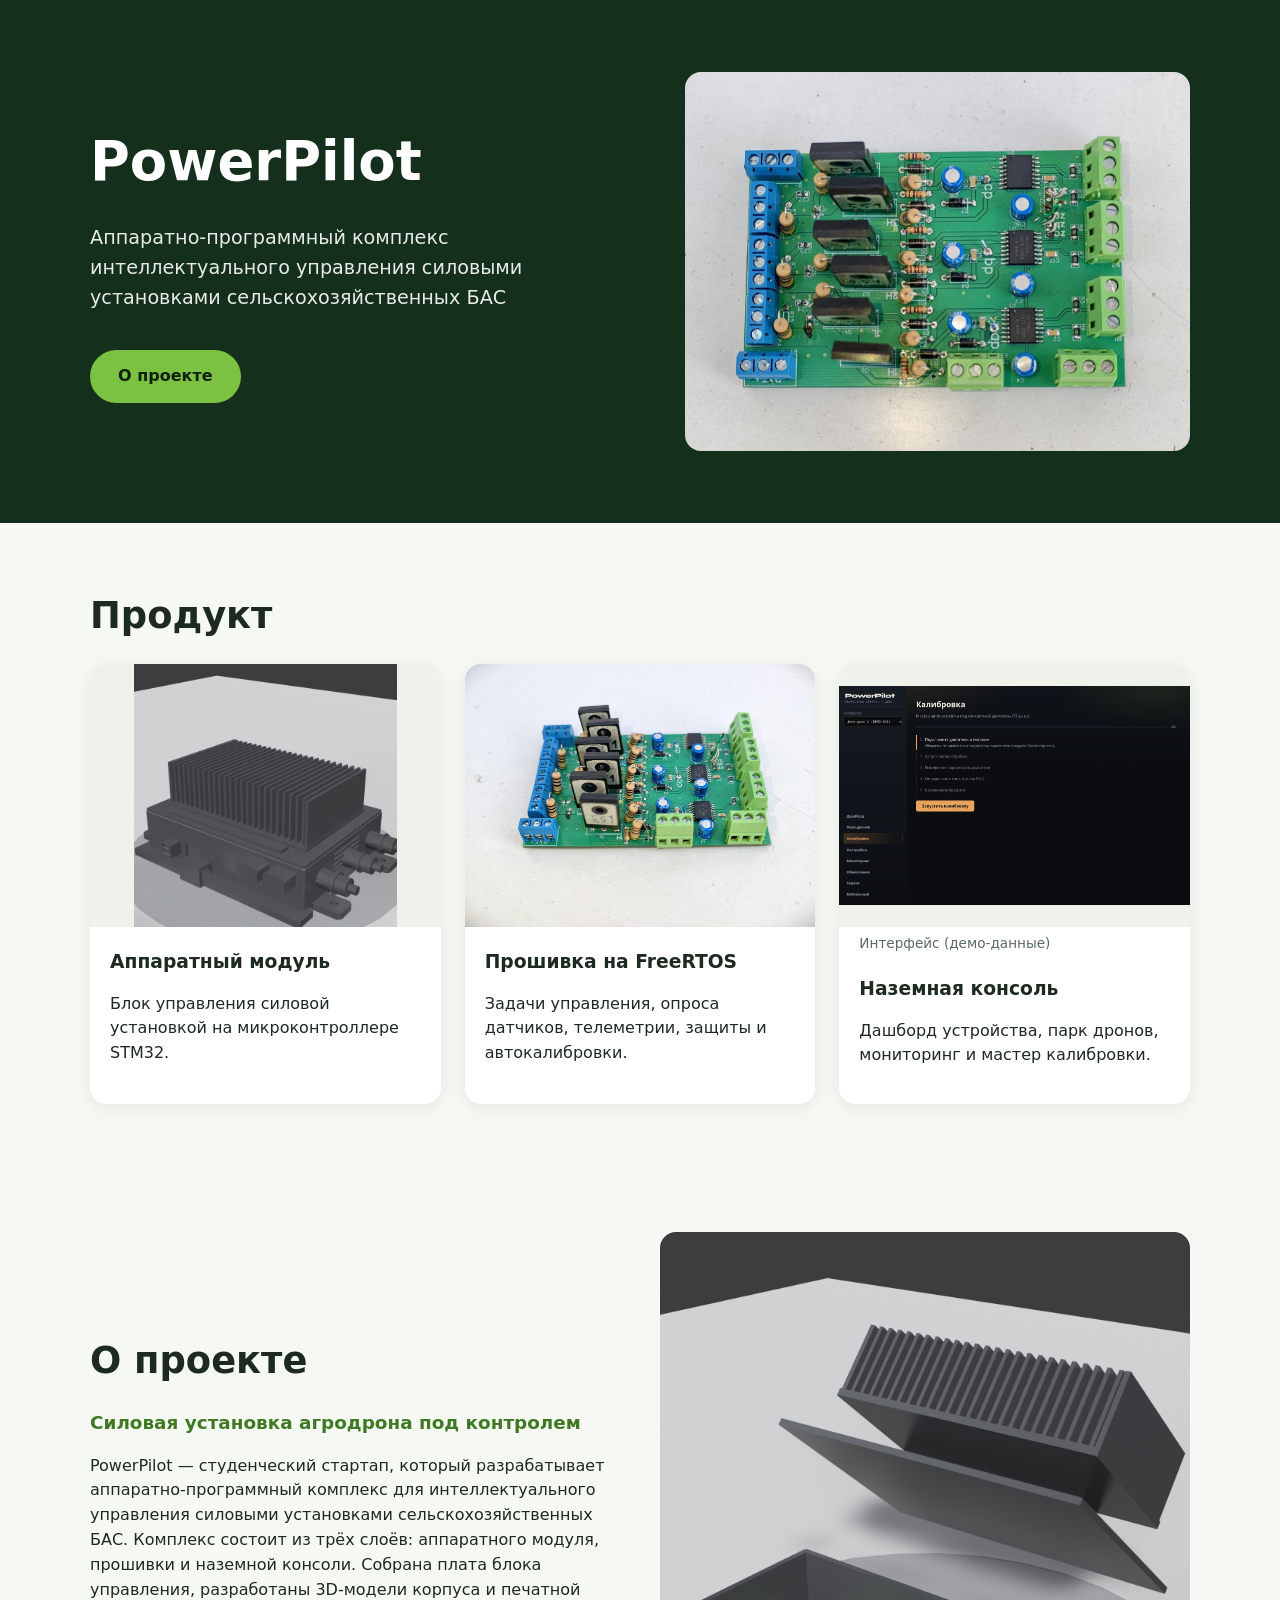
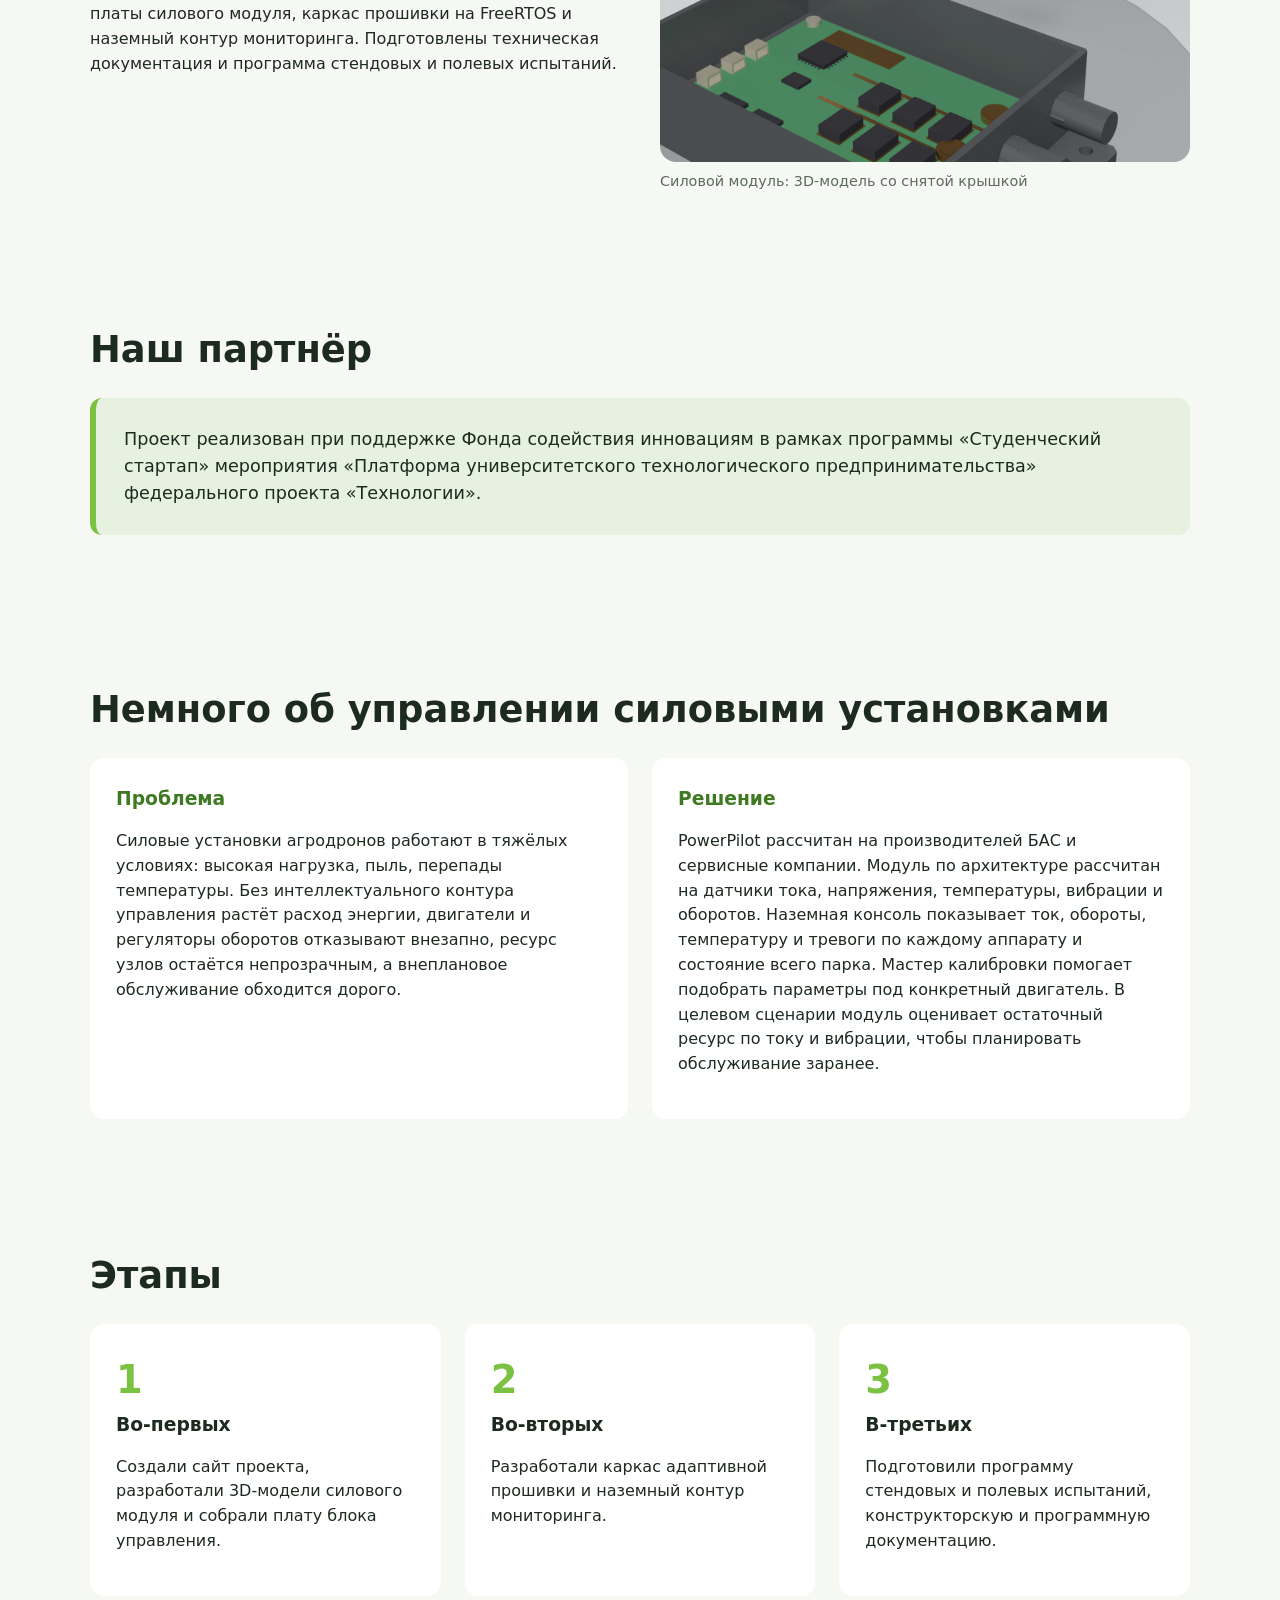
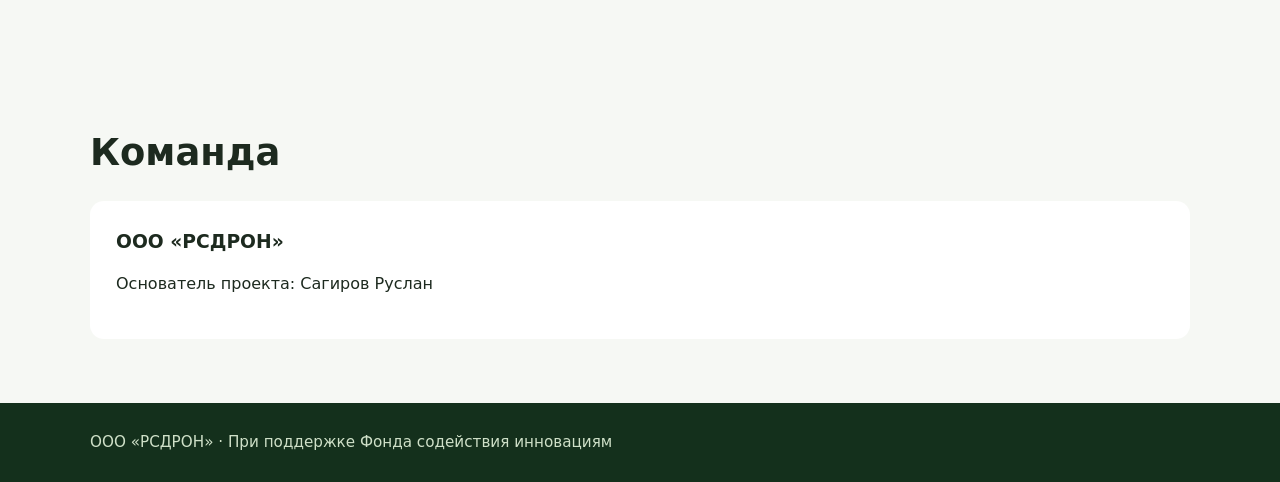
==== index.html @ f83a47f2 "Site" ====
<!doctype html><html lang="ru"><head><meta charset="utf-8"><meta name="viewport" content="width=device-width,initial-scale=1"><title>PowerPilot</title><meta name="description" content="Аппаратно-программный комплекс интеллектуального управления силовыми установками сельскохозяйственных БАС"><link rel="stylesheet" href="style.css"></head><body>
<header class="hero"><div class="wrap"><div><h1>PowerPilot</h1><p>Аппаратно-программный комплекс интеллектуального управления силовыми установками сельскохозяйственных БАС</p><a class="btn" href="#about">О проекте</a></div><img src="img/01_blok_upravleniya_plata_vid_sverhu.jpg" alt="PowerPilot"></div></header>
<section><div class="wrap"><h2>Продукт</h2><div class="cards"><article class="card"><img src="img/02_silovoj_modul_3d_izometriya.png" alt="Аппаратный модуль" loading="lazy"><div class="b"><h3>Аппаратный модуль</h3><p>Блок управления силовой установкой на микроконтроллере STM32.</p></div></article><article class="card"><img src="img/04_blok_upravleniya_plata_vid_sboku.jpg" alt="Прошивка на FreeRTOS" loading="lazy"><div class="b"><h3>Прошивка на FreeRTOS</h3><p>Задачи управления, опроса датчиков, телеметрии, защиты и автокалибровки.</p></div></article><article class="card"><img src="img/05_nazemnaya_konsol_kalibrovka.png" alt="Наземная консоль" loading="lazy"><div class="cap">Интерфейс (демо-данные)</div><div class="b"><h3>Наземная консоль</h3><p>Дашборд устройства, парк дронов, мониторинг и мастер калибровки.</p></div></article></div></div></section>
<section id="about"><div class="wrap split"><div><h2>О проекте</h2><div class="sub">Силовая установка агродрона под контролем</div><p>PowerPilot — студенческий стартап, который разрабатывает аппаратно-программный комплекс для интеллектуального управления силовыми установками сельскохозяйственных БАС. Комплекс состоит из трёх слоёв: аппаратного модуля, прошивки и наземной консоли. Собрана плата блока управления, разработаны 3D-модели корпуса и печатной платы силового модуля, каркас прошивки на FreeRTOS и наземный контур мониторинга. Подготовлены техническая документация и программа стендовых и полевых испытаний.</p></div><figure><img src="img/03_silovoj_modul_otkrytaya_kryshka.png" alt="Силовой модуль: 3D-модель со снятой крышкой" loading="lazy"><figcaption>Силовой модуль: 3D-модель со снятой крышкой</figcaption></figure></div></section>
<section><div class="wrap"><h2>Наш партнёр</h2><p class="fund">Проект реализован при поддержке Фонда содействия инновациям в рамках программы «Студенческий стартап» мероприятия «Платформа университетского технологического предпринимательства» федерального проекта «Технологии».</p></div></section>
<section><div class="wrap"><h2>Немного об управлении силовыми установками</h2><div class="pb"><div><h3>Проблема</h3><p>Силовые установки агродронов работают в тяжёлых условиях: высокая нагрузка, пыль, перепады температуры. Без интеллектуального контура управления растёт расход энергии, двигатели и регуляторы оборотов отказывают внезапно, ресурс узлов остаётся непрозрачным, а внеплановое обслуживание обходится дорого.</p></div><div><h3>Решение</h3><p>PowerPilot рассчитан на производителей БАС и сервисные компании. Модуль по архитектуре рассчитан на датчики тока, напряжения, температуры, вибрации и оборотов. Наземная консоль показывает ток, обороты, температуру и тревоги по каждому аппарату и состояние всего парка. Мастер калибровки помогает подобрать параметры под конкретный двигатель. В целевом сценарии модуль оценивает остаточный ресурс по току и вибрации, чтобы планировать обслуживание заранее.</p></div></div></div></section>
<section><div class="wrap"><h2>Этапы</h2><div class="steps"><div class="step"><div class="n">1</div><h3>Во-первых</h3><p>Создали сайт проекта, разработали 3D-модели силового модуля и собрали плату блока управления.</p></div><div class="step"><div class="n">2</div><h3>Во-вторых</h3><p>Разработали каркас адаптивной прошивки и наземный контур мониторинга.</p></div><div class="step"><div class="n">3</div><h3>В-третьих</h3><p>Подготовили программу стендовых и полевых испытаний, конструкторскую и программную документацию.</p></div></div></div></section>
<section><div class="wrap"><h2>Команда</h2><div class="team"><h3>ООО «РСДРОН»</h3><p>Основатель проекта: Сагиров Руслан</p></div></div></section>
<footer><div class="wrap">ООО «РСДРОН» · При поддержке Фонда содействия инновациям</div></footer></body></html>
---- style.css ----
*{box-sizing:border-box}body{margin:0;font-family:system-ui,-apple-system,"Segoe UI",Roboto,Arial,sans-serif;color:#1d2a1f;background:#f6f8f4;line-height:1.55}
img{max-width:100%;display:block}.wrap{max-width:1140px;margin:0 auto;padding:0 20px}section{padding:64px 0}
h1{font-size:clamp(2rem,5vw,3.4rem);margin:0 0 16px}h2{font-size:clamp(1.6rem,3.5vw,2.3rem);margin:0 0 20px}h3{margin:0 0 8px}
.hero{background:#14301c;color:#fff;padding:72px 0}.hero .wrap{display:grid;grid-template-columns:1.1fr 1fr;gap:40px;align-items:center}
.hero p{font-size:1.2rem;opacity:.9}.btn{display:inline-block;margin-top:18px;background:#7cc242;color:#10200f;padding:14px 28px;border-radius:30px;text-decoration:none;font-weight:600}
.hero img{border-radius:16px;background:#fff}.cards{display:grid;grid-template-columns:repeat(3,1fr);gap:24px}
.card{background:#fff;border-radius:16px;overflow:hidden;box-shadow:0 4px 18px rgba(0,0,0,.07);display:flex;flex-direction:column}
.card img{aspect-ratio:4/3;object-fit:contain;background:#eef2ea;width:100%}.card .b{padding:20px}.cap{font-size:.85rem;color:#5b6b5d;padding:6px 20px 0}
.split{display:grid;grid-template-columns:1fr 1fr;gap:40px;align-items:center}.split img{border-radius:16px;background:#fff}
.sub{color:#3f7a22;font-weight:600;font-size:1.15rem;margin-bottom:12px}.fund{background:#e7f1df;border-left:6px solid #7cc242;padding:28px;border-radius:12px;font-size:1.1rem}
.pb{display:grid;grid-template-columns:1fr 1fr;gap:24px}.pb div{background:#fff;padding:26px;border-radius:14px}.pb h3{color:#3f7a22}
.steps{display:grid;grid-template-columns:repeat(3,1fr);gap:24px;counter-reset:s}.step{background:#fff;padding:26px;border-radius:14px;position:relative}
.step .n{font-size:2.4rem;font-weight:800;color:#7cc242}figure{margin:0}figcaption{font-size:.9rem;color:#5b6b5d;margin-top:8px}
.team{background:#fff;border-radius:14px;padding:26px}footer{background:#14301c;color:#cfe0c8;padding:28px 0;font-size:.95rem}
@media(max-width:820px){.hero .wrap,.split,.pb{grid-template-columns:1fr}.cards,.steps{grid-template-columns:1fr}section{padding:44px 0}}
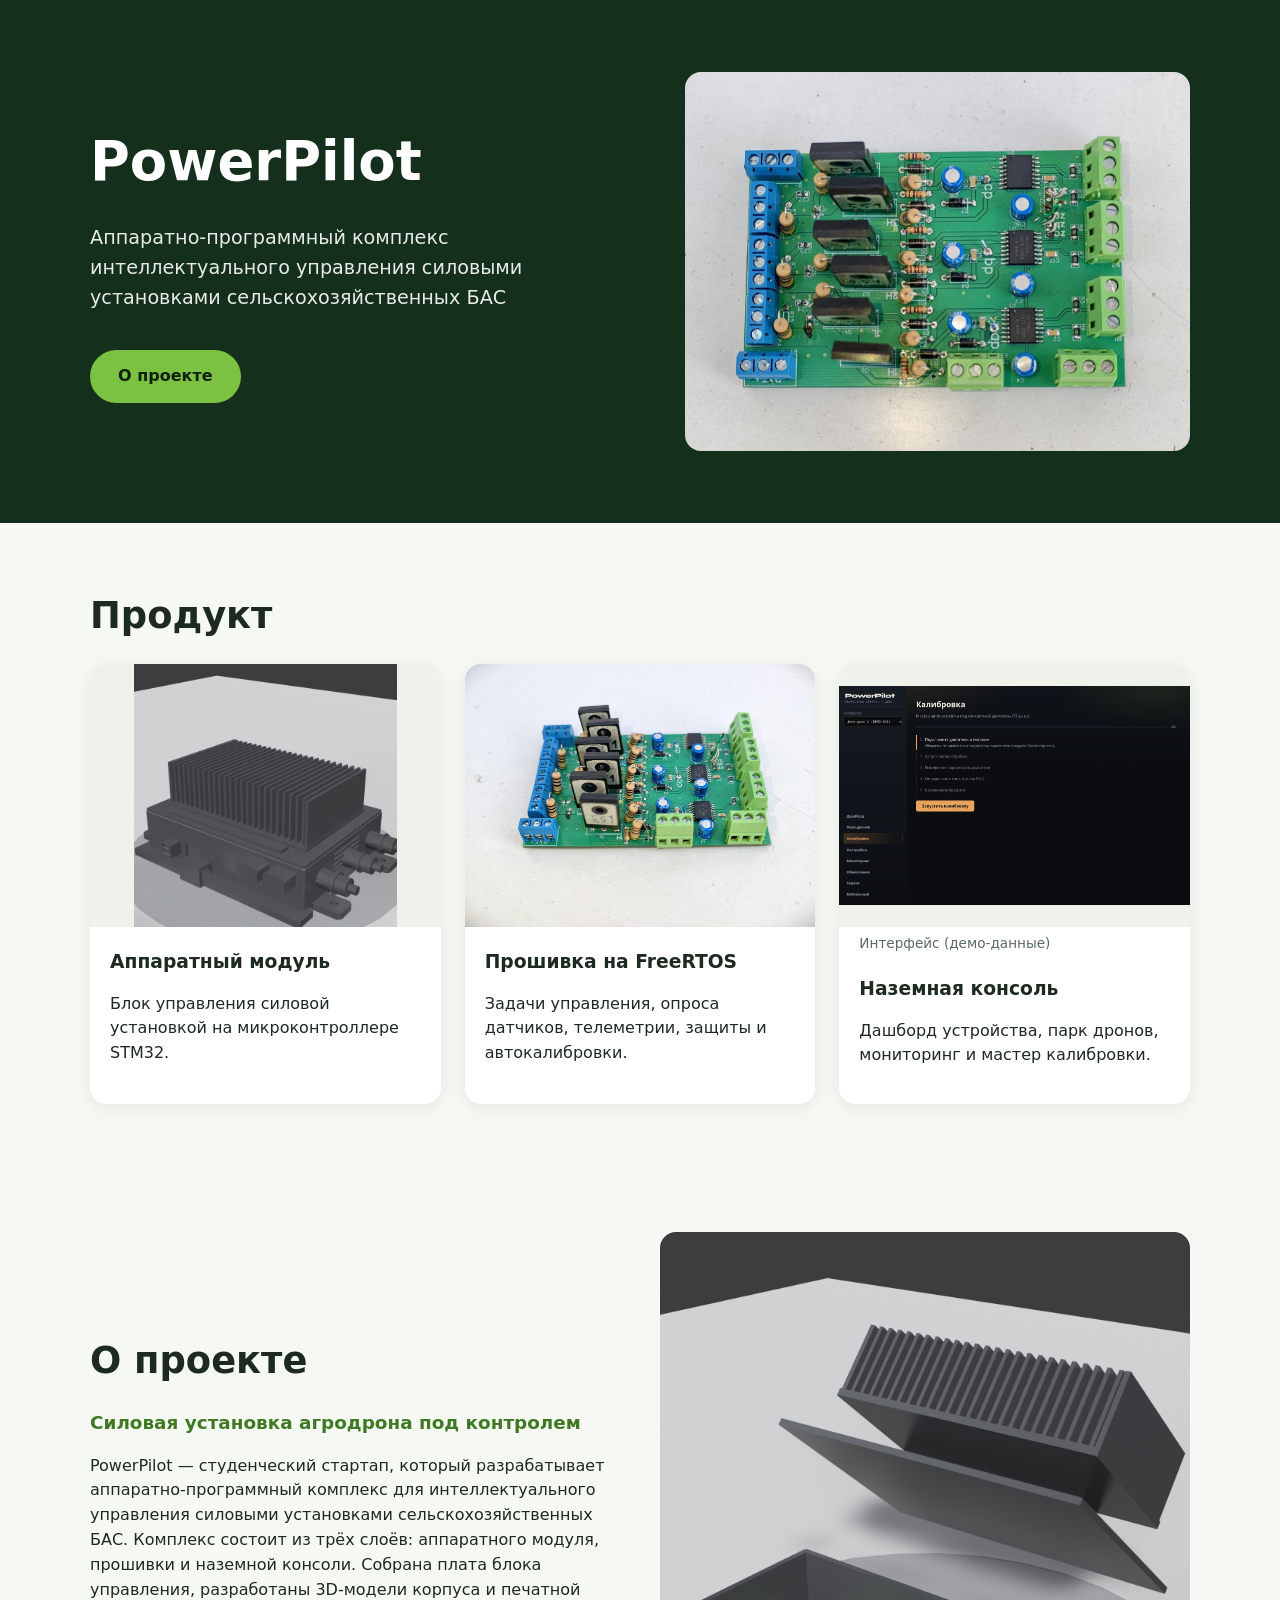
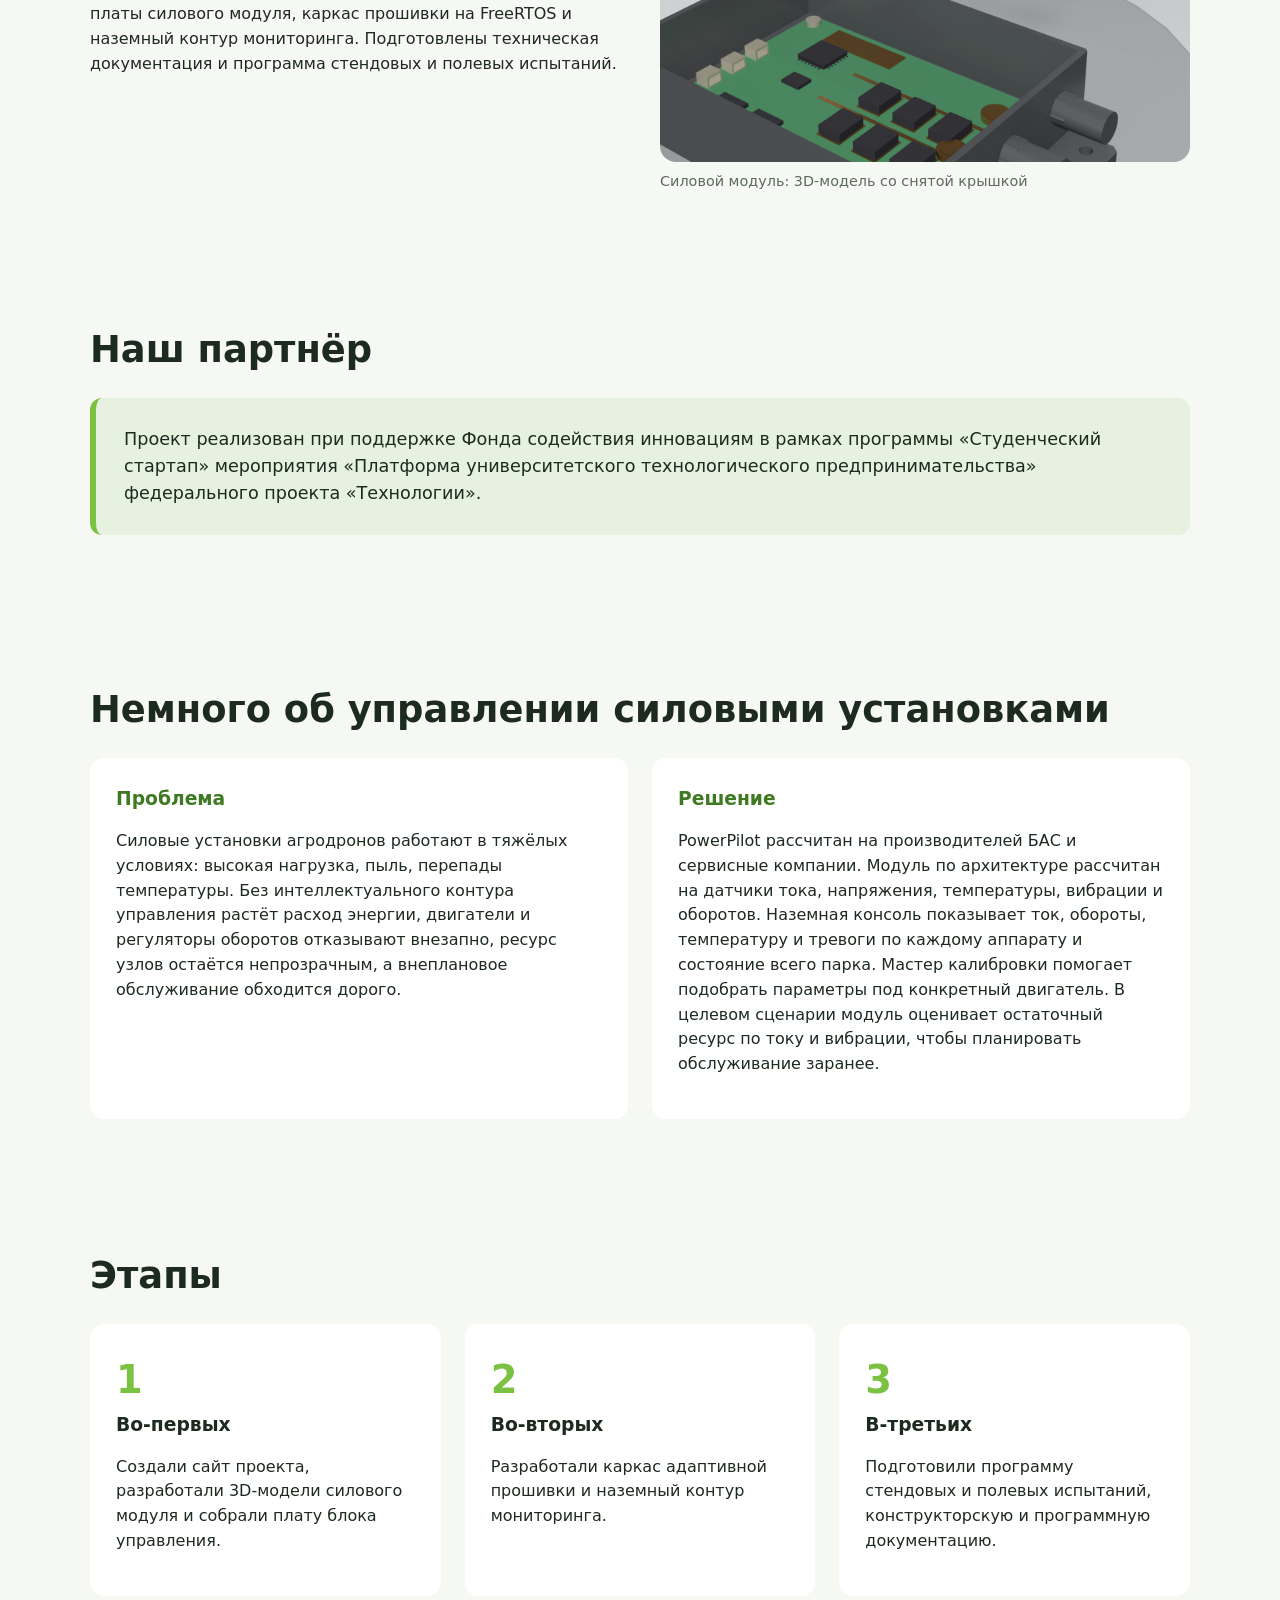
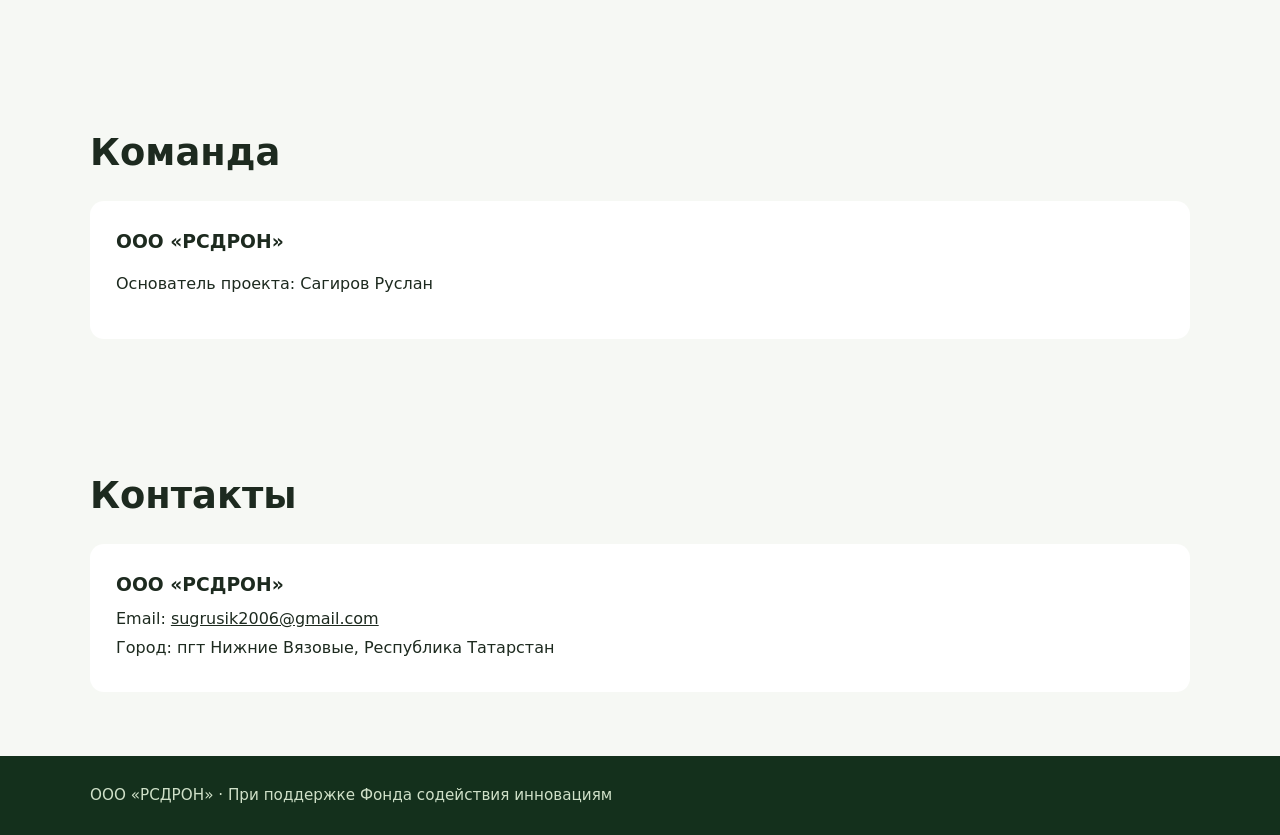
==== commit ae9c055f: "Add contacts section" ====
--- a/index.html
+++ b/index.html
@@ -6,4 +6,5 @@
 <section><div class="wrap"><h2>Немного об управлении силовыми установками</h2><div class="pb"><div><h3>Проблема</h3><p>Силовые установки агродронов работают в тяжёлых условиях: высокая нагрузка, пыль, перепады температуры. Без интеллектуального контура управления растёт расход энергии, двигатели и регуляторы оборотов отказывают внезапно, ресурс узлов остаётся непрозрачным, а внеплановое обслуживание обходится дорого.</p></div><div><h3>Решение</h3><p>PowerPilot рассчитан на производителей БАС и сервисные компании. Модуль по архитектуре рассчитан на датчики тока, напряжения, температуры, вибрации и оборотов. Наземная консоль показывает ток, обороты, температуру и тревоги по каждому аппарату и состояние всего парка. Мастер калибровки помогает подобрать параметры под конкретный двигатель. В целевом сценарии модуль оценивает остаточный ресурс по току и вибрации, чтобы планировать обслуживание заранее.</p></div></div></div></section>
 <section><div class="wrap"><h2>Этапы</h2><div class="steps"><div class="step"><div class="n">1</div><h3>Во-первых</h3><p>Создали сайт проекта, разработали 3D-модели силового модуля и собрали плату блока управления.</p></div><div class="step"><div class="n">2</div><h3>Во-вторых</h3><p>Разработали каркас адаптивной прошивки и наземный контур мониторинга.</p></div><div class="step"><div class="n">3</div><h3>В-третьих</h3><p>Подготовили программу стендовых и полевых испытаний, конструкторскую и программную документацию.</p></div></div></div></section>
 <section><div class="wrap"><h2>Команда</h2><div class="team"><h3>ООО «РСДРОН»</h3><p>Основатель проекта: Сагиров Руслан</p></div></div></section>
+<section id="contacts"><div class="wrap"><h2>Контакты</h2><div class="team contacts"><h3>ООО «РСДРОН»</h3><p>Email: <a href="mailto:sugrusik2006@gmail.com">sugrusik2006@gmail.com</a></p><p>Город: пгт Нижние Вязовые, Республика Татарстан</p></div></div></section>
 <footer><div class="wrap">ООО «РСДРОН» · При поддержке Фонда содействия инновациям</div></footer></body></html>
--- a/style.css
+++ b/style.css
@@ -12,4 +12,6 @@
 .steps{display:grid;grid-template-columns:repeat(3,1fr);gap:24px;counter-reset:s}.step{background:#fff;padding:26px;border-radius:14px;position:relative}
 .step .n{font-size:2.4rem;font-weight:800;color:#7cc242}figure{margin:0}figcaption{font-size:.9rem;color:#5b6b5d;margin-top:8px}
 .team{background:#fff;border-radius:14px;padding:26px}footer{background:#14301c;color:#cfe0c8;padding:28px 0;font-size:.95rem}
-@media(max-width:820px){.hero .wrap,.split,.pb{grid-template-columns:1fr}.cards,.steps{grid-template-columns:1fr}section{padding:44px 0}}+@media(max-width:820px){.hero .wrap,.split,.pb{grid-template-columns:1fr}.cards,.steps{grid-template-columns:1fr}section{padding:44px 0}}
+.contacts a{color:inherit;text-decoration:underline}
+.contacts p{margin:.3em 0}
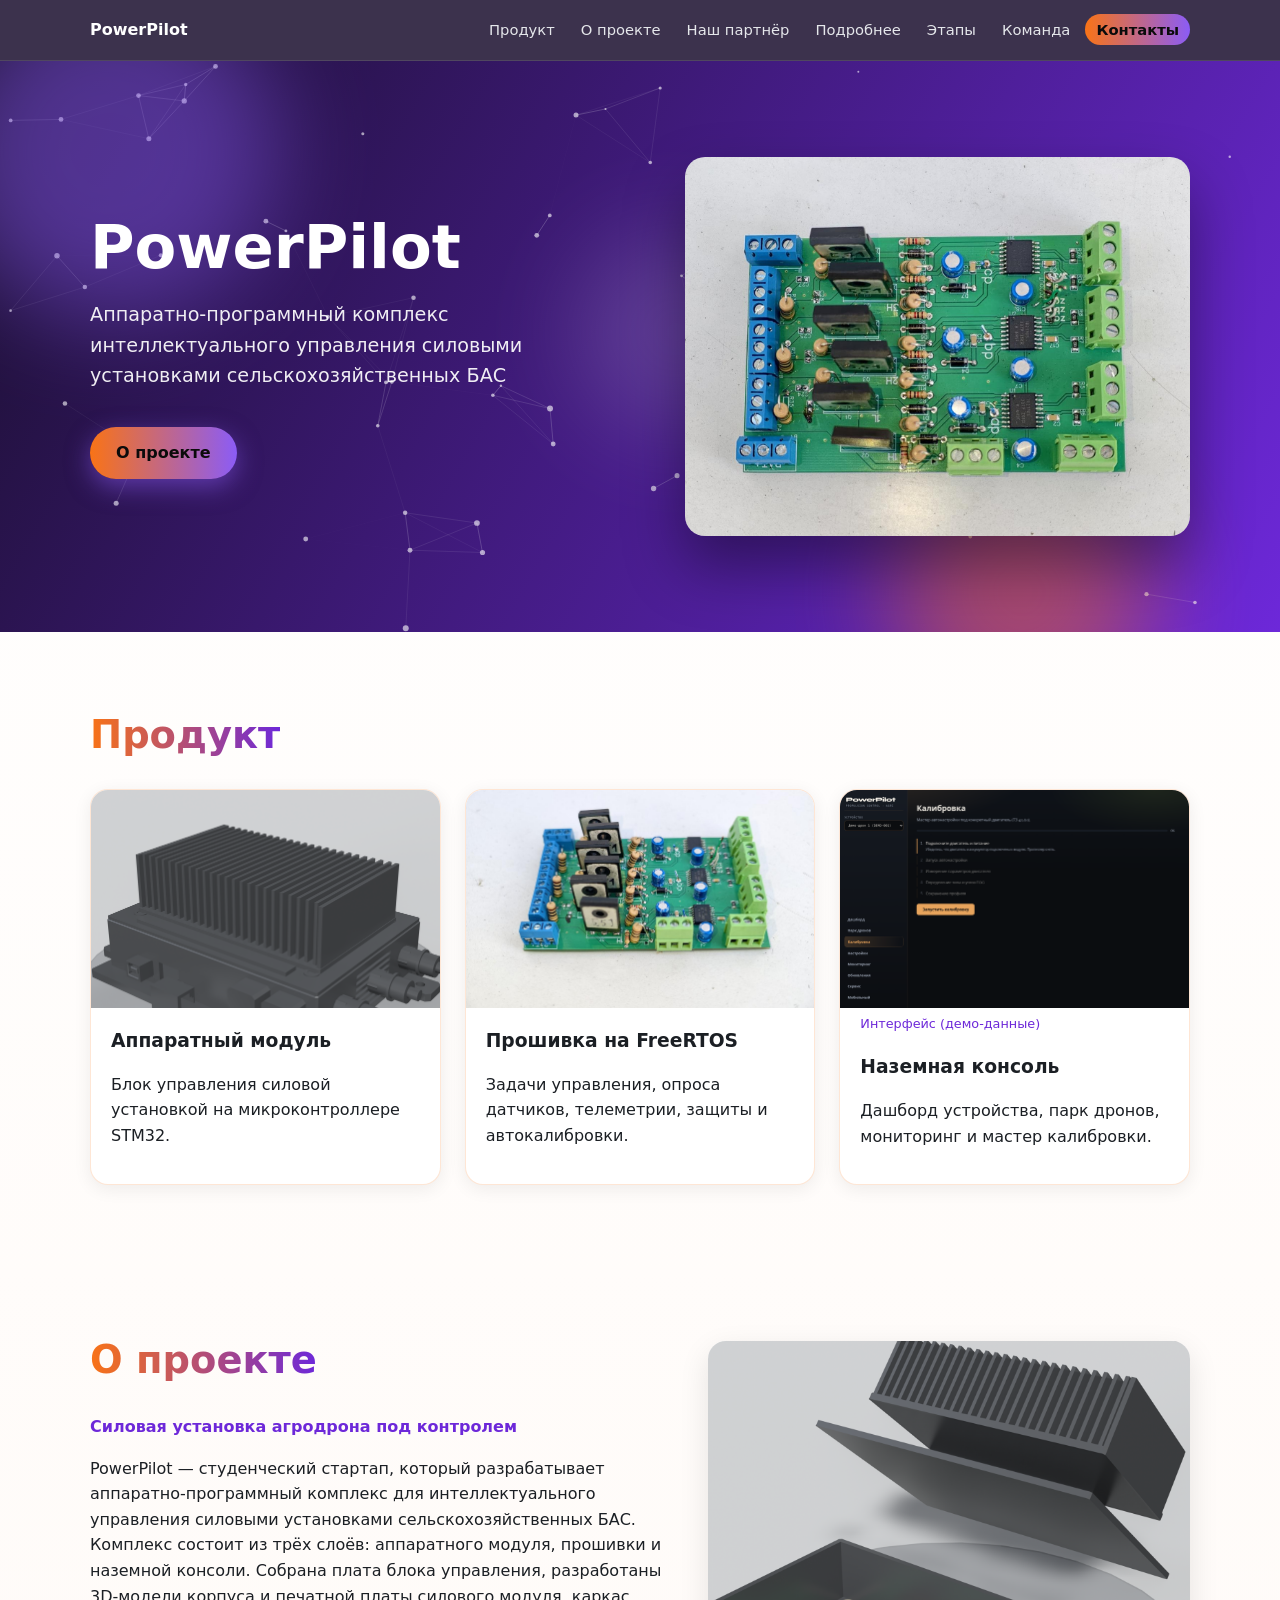
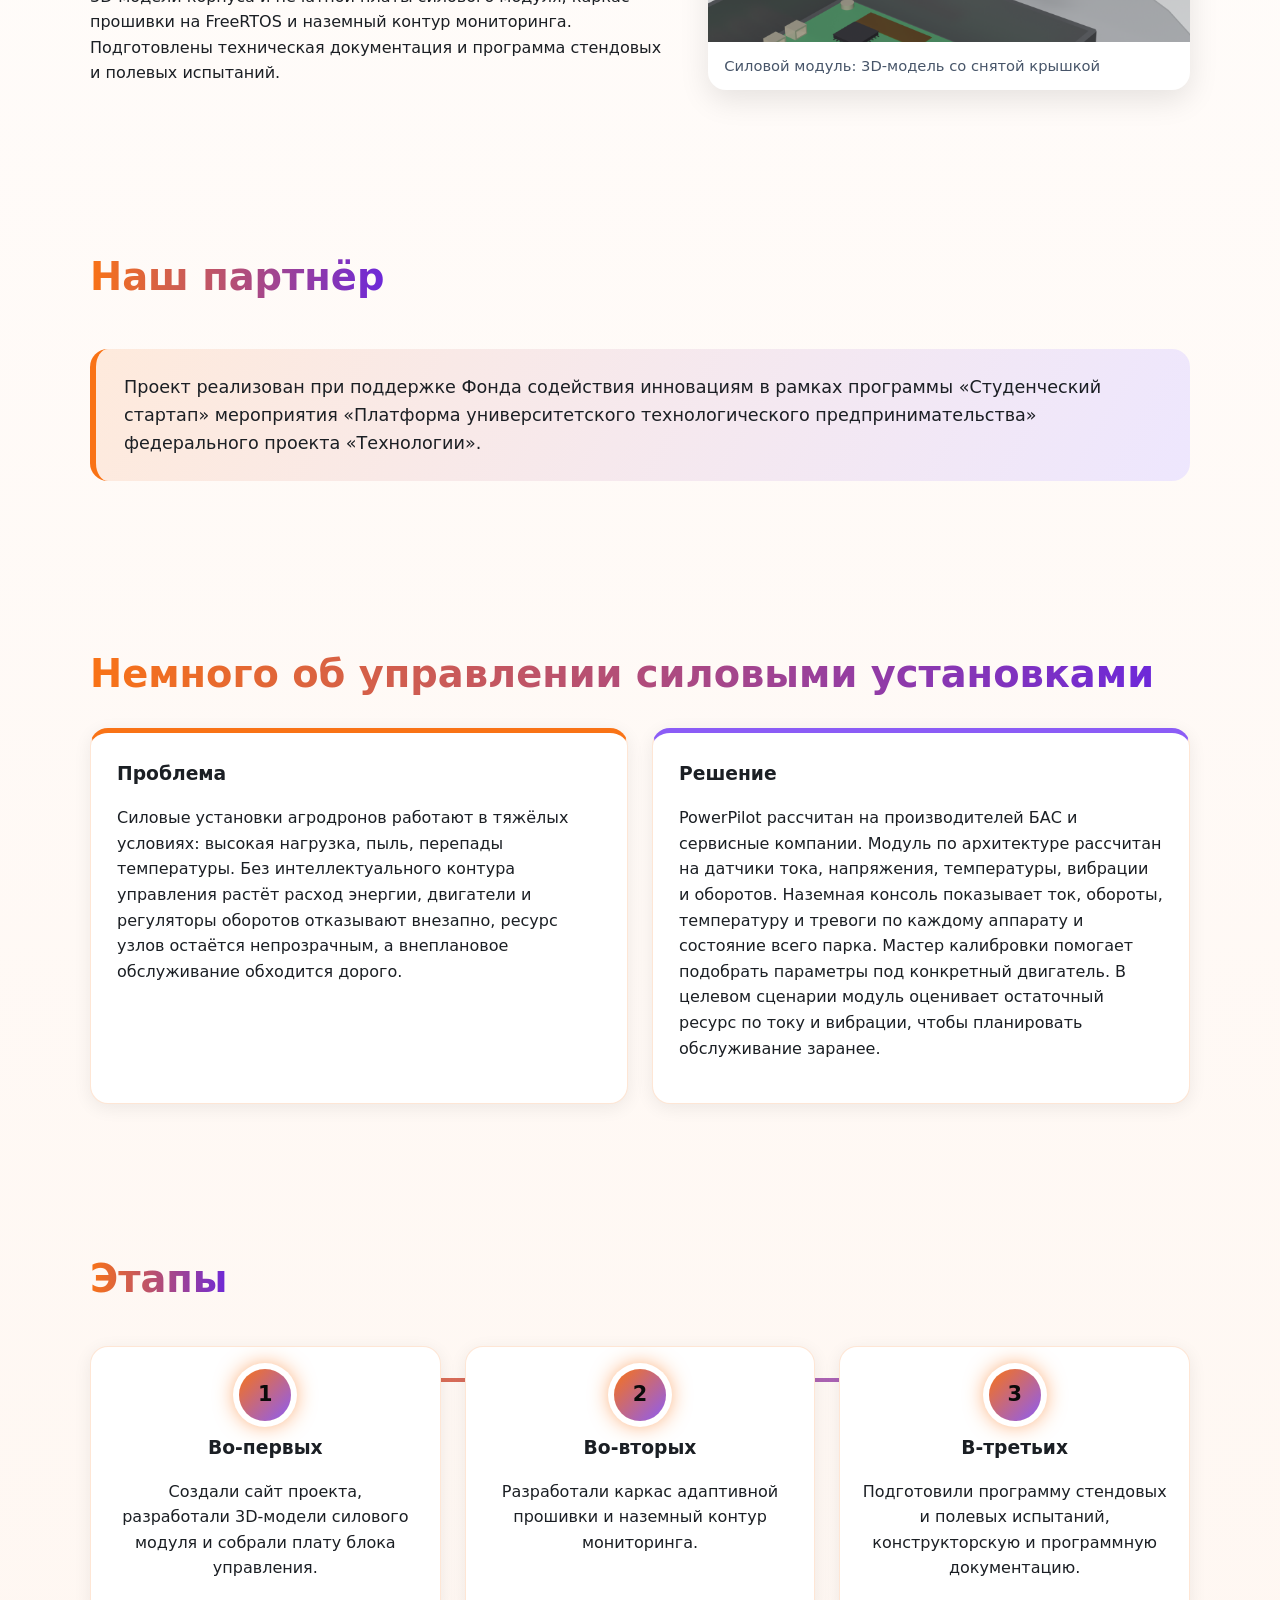
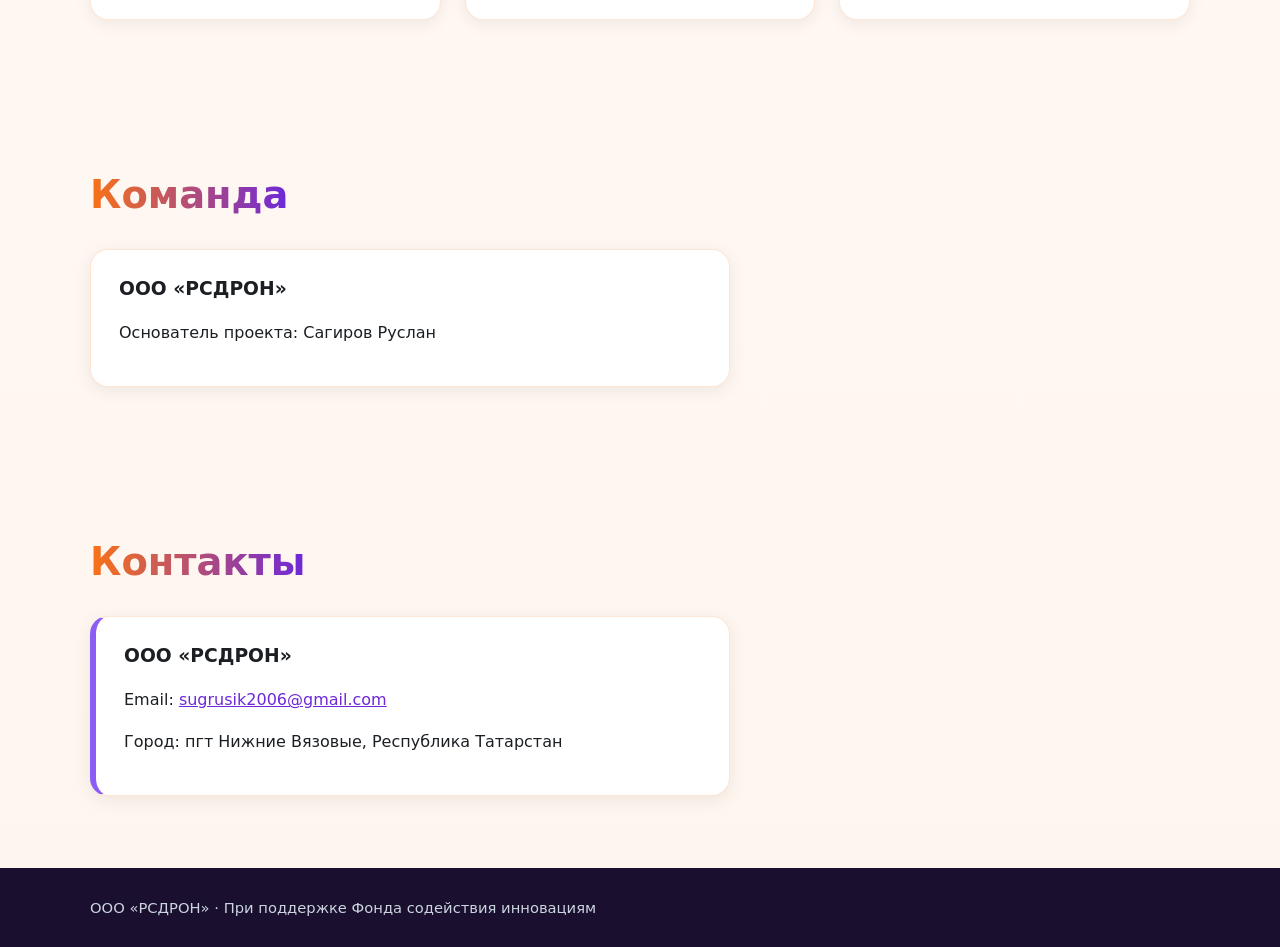
==== commit b2979c9f: "Colorful interactive redesign" ====
--- a/index.html
+++ b/index.html
@@ -1,10 +1,10 @@
-<!doctype html><html lang="ru"><head><meta charset="utf-8"><meta name="viewport" content="width=device-width,initial-scale=1"><title>PowerPilot</title><meta name="description" content="Аппаратно-программный комплекс интеллектуального управления силовыми установками сельскохозяйственных БАС"><link rel="stylesheet" href="style.css"></head><body>
-<header class="hero"><div class="wrap"><div><h1>PowerPilot</h1><p>Аппаратно-программный комплекс интеллектуального управления силовыми установками сельскохозяйственных БАС</p><a class="btn" href="#about">О проекте</a></div><img src="img/01_blok_upravleniya_plata_vid_sverhu.jpg" alt="PowerPilot"></div></header>
-<section><div class="wrap"><h2>Продукт</h2><div class="cards"><article class="card"><img src="img/02_silovoj_modul_3d_izometriya.png" alt="Аппаратный модуль" loading="lazy"><div class="b"><h3>Аппаратный модуль</h3><p>Блок управления силовой установкой на микроконтроллере STM32.</p></div></article><article class="card"><img src="img/04_blok_upravleniya_plata_vid_sboku.jpg" alt="Прошивка на FreeRTOS" loading="lazy"><div class="b"><h3>Прошивка на FreeRTOS</h3><p>Задачи управления, опроса датчиков, телеметрии, защиты и автокалибровки.</p></div></article><article class="card"><img src="img/05_nazemnaya_konsol_kalibrovka.png" alt="Наземная консоль" loading="lazy"><div class="cap">Интерфейс (демо-данные)</div><div class="b"><h3>Наземная консоль</h3><p>Дашборд устройства, парк дронов, мониторинг и мастер калибровки.</p></div></article></div></div></section>
-<section id="about"><div class="wrap split"><div><h2>О проекте</h2><div class="sub">Силовая установка агродрона под контролем</div><p>PowerPilot — студенческий стартап, который разрабатывает аппаратно-программный комплекс для интеллектуального управления силовыми установками сельскохозяйственных БАС. Комплекс состоит из трёх слоёв: аппаратного модуля, прошивки и наземной консоли. Собрана плата блока управления, разработаны 3D-модели корпуса и печатной платы силового модуля, каркас прошивки на FreeRTOS и наземный контур мониторинга. Подготовлены техническая документация и программа стендовых и полевых испытаний.</p></div><figure><img src="img/03_silovoj_modul_otkrytaya_kryshka.png" alt="Силовой модуль: 3D-модель со снятой крышкой" loading="lazy"><figcaption>Силовой модуль: 3D-модель со снятой крышкой</figcaption></figure></div></section>
-<section><div class="wrap"><h2>Наш партнёр</h2><p class="fund">Проект реализован при поддержке Фонда содействия инновациям в рамках программы «Студенческий стартап» мероприятия «Платформа университетского технологического предпринимательства» федерального проекта «Технологии».</p></div></section>
-<section><div class="wrap"><h2>Немного об управлении силовыми установками</h2><div class="pb"><div><h3>Проблема</h3><p>Силовые установки агродронов работают в тяжёлых условиях: высокая нагрузка, пыль, перепады температуры. Без интеллектуального контура управления растёт расход энергии, двигатели и регуляторы оборотов отказывают внезапно, ресурс узлов остаётся непрозрачным, а внеплановое обслуживание обходится дорого.</p></div><div><h3>Решение</h3><p>PowerPilot рассчитан на производителей БАС и сервисные компании. Модуль по архитектуре рассчитан на датчики тока, напряжения, температуры, вибрации и оборотов. Наземная консоль показывает ток, обороты, температуру и тревоги по каждому аппарату и состояние всего парка. Мастер калибровки помогает подобрать параметры под конкретный двигатель. В целевом сценарии модуль оценивает остаточный ресурс по току и вибрации, чтобы планировать обслуживание заранее.</p></div></div></div></section>
-<section><div class="wrap"><h2>Этапы</h2><div class="steps"><div class="step"><div class="n">1</div><h3>Во-первых</h3><p>Создали сайт проекта, разработали 3D-модели силового модуля и собрали плату блока управления.</p></div><div class="step"><div class="n">2</div><h3>Во-вторых</h3><p>Разработали каркас адаптивной прошивки и наземный контур мониторинга.</p></div><div class="step"><div class="n">3</div><h3>В-третьих</h3><p>Подготовили программу стендовых и полевых испытаний, конструкторскую и программную документацию.</p></div></div></div></section>
-<section><div class="wrap"><h2>Команда</h2><div class="team"><h3>ООО «РСДРОН»</h3><p>Основатель проекта: Сагиров Руслан</p></div></div></section>
-<section id="contacts"><div class="wrap"><h2>Контакты</h2><div class="team contacts"><h3>ООО «РСДРОН»</h3><p>Email: <a href="mailto:sugrusik2006@gmail.com">sugrusik2006@gmail.com</a></p><p>Город: пгт Нижние Вязовые, Республика Татарстан</p></div></div></section>
-<footer><div class="wrap">ООО «РСДРОН» · При поддержке Фонда содействия инновациям</div></footer></body></html>+<!doctype html><html lang="ru"><head><meta charset="utf-8"><meta name="viewport" content="width=device-width,initial-scale=1"><title>PowerPilot</title><meta name="description" content="Аппаратно-программный комплекс интеллектуального управления силовыми установками сельскохозяйственных БАС"><link rel="stylesheet" href="style.css"></head><body><nav id="topnav"><div class="wrap"><a class="logo" href="#top">PowerPilot</a><button class="burger" aria-label="Меню" aria-expanded="false"><span></span><span></span><span></span></button><ul><li><a href="#product">Продукт</a></li><li><a href="#about">О проекте</a></li><li><a href="#partner">Наш партнёр</a></li><li><a href="#info">Подробнее</a></li><li><a href="#steps">Этапы</a></li><li><a href="#team">Команда</a></li><li><a href="#contacts">Контакты</a></li></ul></div></nav>
+<header class="hero" id="top"><canvas id="fx" aria-hidden="true"></canvas><div class="blob b1"></div><div class="blob b2"></div><div class="blob b3"></div><div class="wrap"><div><h1>PowerPilot</h1><p>Аппаратно-программный комплекс интеллектуального управления силовыми установками сельскохозяйственных БАС</p><a class="btn" href="#about">О проекте</a></div><img src="img/01_blok_upravleniya_plata_vid_sverhu.jpg" alt="PowerPilot"></div></header>
+<section id="product" class="reveal"><div class="wrap"><h2>Продукт</h2><div class="cards"><article class="card"><img src="img/02_silovoj_modul_3d_izometriya.png" alt="Аппаратный модуль" loading="lazy"><div class="b"><h3>Аппаратный модуль</h3><p>Блок управления силовой установкой на микроконтроллере STM32.</p></div></article><article class="card"><img src="img/04_blok_upravleniya_plata_vid_sboku.jpg" alt="Прошивка на FreeRTOS" loading="lazy"><div class="b"><h3>Прошивка на FreeRTOS</h3><p>Задачи управления, опроса датчиков, телеметрии, защиты и автокалибровки.</p></div></article><article class="card"><img src="img/05_nazemnaya_konsol_kalibrovka.png" alt="Наземная консоль" loading="lazy"><div class="cap">Интерфейс (демо-данные)</div><div class="b"><h3>Наземная консоль</h3><p>Дашборд устройства, парк дронов, мониторинг и мастер калибровки.</p></div></article></div></div></section>
+<section id="about" class="reveal"><div class="wrap split"><div><h2>О проекте</h2><div class="sub">Силовая установка агродрона под контролем</div><p>PowerPilot — студенческий стартап, который разрабатывает аппаратно-программный комплекс для интеллектуального управления силовыми установками сельскохозяйственных БАС. Комплекс состоит из трёх слоёв: аппаратного модуля, прошивки и наземной консоли. Собрана плата блока управления, разработаны 3D-модели корпуса и печатной платы силового модуля, каркас прошивки на FreeRTOS и наземный контур мониторинга. Подготовлены техническая документация и программа стендовых и полевых испытаний.</p></div><figure><img src="img/03_silovoj_modul_otkrytaya_kryshka.png" alt="Силовой модуль: 3D-модель со снятой крышкой" loading="lazy"><figcaption>Силовой модуль: 3D-модель со снятой крышкой</figcaption></figure></div></section>
+<section id="partner" class="reveal"><div class="wrap"><h2>Наш партнёр</h2><p class="fund">Проект реализован при поддержке Фонда содействия инновациям в рамках программы «Студенческий стартап» мероприятия «Платформа университетского технологического предпринимательства» федерального проекта «Технологии».</p></div></section>
+<section id="info" class="reveal"><div class="wrap"><h2>Немного об управлении силовыми установками</h2><div class="pb"><div><h3>Проблема</h3><p>Силовые установки агродронов работают в тяжёлых условиях: высокая нагрузка, пыль, перепады температуры. Без интеллектуального контура управления растёт расход энергии, двигатели и регуляторы оборотов отказывают внезапно, ресурс узлов остаётся непрозрачным, а внеплановое обслуживание обходится дорого.</p></div><div><h3>Решение</h3><p>PowerPilot рассчитан на производителей БАС и сервисные компании. Модуль по архитектуре рассчитан на датчики тока, напряжения, температуры, вибрации и оборотов. Наземная консоль показывает ток, обороты, температуру и тревоги по каждому аппарату и состояние всего парка. Мастер калибровки помогает подобрать параметры под конкретный двигатель. В целевом сценарии модуль оценивает остаточный ресурс по току и вибрации, чтобы планировать обслуживание заранее.</p></div></div></div></section>
+<section id="steps" class="reveal"><div class="wrap"><h2>Этапы</h2><div class="steps"><div class="step"><div class="n">1</div><h3>Во-первых</h3><p>Создали сайт проекта, разработали 3D-модели силового модуля и собрали плату блока управления.</p></div><div class="step"><div class="n">2</div><h3>Во-вторых</h3><p>Разработали каркас адаптивной прошивки и наземный контур мониторинга.</p></div><div class="step"><div class="n">3</div><h3>В-третьих</h3><p>Подготовили программу стендовых и полевых испытаний, конструкторскую и программную документацию.</p></div></div></div></section>
+<section id="team" class="reveal"><div class="wrap"><h2>Команда</h2><div class="team"><h3>ООО «РСДРОН»</h3><p>Основатель проекта: Сагиров Руслан</p></div></div></section>
+<section id="contacts" class="reveal"><div class="wrap"><h2>Контакты</h2><div class="team contacts"><h3>ООО «РСДРОН»</h3><p>Email: <a href="mailto:sugrusik2006@gmail.com">sugrusik2006@gmail.com</a></p><p>Город: пгт Нижние Вязовые, Республика Татарстан</p></div></div></section>
+<footer><div class="wrap">ООО «РСДРОН» · При поддержке Фонда содействия инновациям</div></footer><div id="lb" hidden><button aria-label="Закрыть">×</button><img alt=""><p></p></div><script src="app.js" defer></script></body></html>
--- a/style.css
+++ b/style.css
@@ -1,17 +1,41 @@
-*{box-sizing:border-box}body{margin:0;font-family:system-ui,-apple-system,"Segoe UI",Roboto,Arial,sans-serif;color:#1d2a1f;background:#f6f8f4;line-height:1.55}
-img{max-width:100%;display:block}.wrap{max-width:1140px;margin:0 auto;padding:0 20px}section{padding:64px 0}
-h1{font-size:clamp(2rem,5vw,3.4rem);margin:0 0 16px}h2{font-size:clamp(1.6rem,3.5vw,2.3rem);margin:0 0 20px}h3{margin:0 0 8px}
-.hero{background:#14301c;color:#fff;padding:72px 0}.hero .wrap{display:grid;grid-template-columns:1.1fr 1fr;gap:40px;align-items:center}
-.hero p{font-size:1.2rem;opacity:.9}.btn{display:inline-block;margin-top:18px;background:#7cc242;color:#10200f;padding:14px 28px;border-radius:30px;text-decoration:none;font-weight:600}
-.hero img{border-radius:16px;background:#fff}.cards{display:grid;grid-template-columns:repeat(3,1fr);gap:24px}
-.card{background:#fff;border-radius:16px;overflow:hidden;box-shadow:0 4px 18px rgba(0,0,0,.07);display:flex;flex-direction:column}
-.card img{aspect-ratio:4/3;object-fit:contain;background:#eef2ea;width:100%}.card .b{padding:20px}.cap{font-size:.85rem;color:#5b6b5d;padding:6px 20px 0}
-.split{display:grid;grid-template-columns:1fr 1fr;gap:40px;align-items:center}.split img{border-radius:16px;background:#fff}
-.sub{color:#3f7a22;font-weight:600;font-size:1.15rem;margin-bottom:12px}.fund{background:#e7f1df;border-left:6px solid #7cc242;padding:28px;border-radius:12px;font-size:1.1rem}
-.pb{display:grid;grid-template-columns:1fr 1fr;gap:24px}.pb div{background:#fff;padding:26px;border-radius:14px}.pb h3{color:#3f7a22}
-.steps{display:grid;grid-template-columns:repeat(3,1fr);gap:24px;counter-reset:s}.step{background:#fff;padding:26px;border-radius:14px;position:relative}
-.step .n{font-size:2.4rem;font-weight:800;color:#7cc242}figure{margin:0}figcaption{font-size:.9rem;color:#5b6b5d;margin-top:8px}
-.team{background:#fff;border-radius:14px;padding:26px}footer{background:#14301c;color:#cfe0c8;padding:28px 0;font-size:.95rem}
-@media(max-width:820px){.hero .wrap,.split,.pb{grid-template-columns:1fr}.cards,.steps{grid-template-columns:1fr}section{padding:44px 0}}
-.contacts a{color:inherit;text-decoration:underline}
-.contacts p{margin:.3em 0}
+:root{--a:#f97316;--b:#8b5cf6;--c:#6d28d9;--d:#1a0f2e}
+*{box-sizing:border-box}html{scroll-behavior:smooth;scroll-padding-top:70px}body{margin:0;font-family:system-ui,-apple-system,"Segoe UI",Roboto,Arial,sans-serif;color:#1b1f24;background:linear-gradient(180deg,#fff,color-mix(in srgb,var(--a) 7%,#fff));line-height:1.6}
+img{max-width:100%;display:block}.wrap{max-width:1140px;margin:0 auto;padding:0 20px}section{padding:72px 0;position:relative}
+h1{font-size:clamp(2.1rem,5.5vw,3.8rem);margin:0 0 16px;line-height:1.1}h2{font-size:clamp(1.6rem,3.5vw,2.4rem);margin:0 0 24px;display:inline-block;background:linear-gradient(90deg,var(--a),var(--c));-webkit-background-clip:text;background-clip:text;color:transparent}h3{margin:0 0 8px}
+a{color:var(--c)}
+#topnav{position:sticky;top:0;z-index:50;background:color-mix(in srgb,var(--d) 85%,transparent);backdrop-filter:blur(10px);-webkit-backdrop-filter:blur(10px);border-bottom:1px solid rgba(255,255,255,.1)}
+#topnav .wrap{display:flex;align-items:center;justify-content:space-between;height:60px}.logo{color:#fff;font-weight:800;text-decoration:none;white-space:nowrap}
+#topnav ul{display:flex;gap:4px;list-style:none;margin:0;padding:0}#topnav ul a{color:#e5e7eb;text-decoration:none;padding:7px 11px;border-radius:999px;font-size:.92rem;transition:.25s}
+#topnav ul a:hover{background:rgba(255,255,255,.12)}#topnav ul a.active{background:linear-gradient(90deg,var(--a),var(--b));color:#0b0b0b;font-weight:600}
+.burger{display:none;background:none;border:0;padding:8px;cursor:pointer}.burger span{display:block;width:24px;height:2px;background:#fff;margin:5px 0;transition:.3s}
+.burger[aria-expanded=true] span:nth-child(1){transform:translateY(7px) rotate(45deg)}.burger[aria-expanded=true] span:nth-child(2){opacity:0}.burger[aria-expanded=true] span:nth-child(3){transform:translateY(-7px) rotate(-45deg)}
+@media(max-width:900px){.burger{display:block}#topnav ul{position:absolute;top:60px;left:0;right:0;flex-direction:column;background:var(--d);padding:10px 16px 18px;transform:translateY(-12px);opacity:0;pointer-events:none;transition:.3s}#topnav ul.open{transform:none;opacity:1;pointer-events:auto}#topnav ul a{display:block;padding:12px 14px}}
+.hero{position:relative;overflow:hidden;color:#fff;padding:96px 0;background:linear-gradient(120deg,var(--d),var(--c),var(--a),var(--d));background-size:300% 300%;animation:grad 16s ease infinite}
+@keyframes grad{0%,100%{background-position:0 50%}50%{background-position:100% 50%}}
+#fx{position:absolute;inset:0;width:100%;height:100%}.blob{position:absolute;border-radius:50%;filter:blur(50px);opacity:.45;animation:float 14s ease-in-out infinite}
+.b1{width:340px;height:340px;background:var(--b);top:-80px;left:-60px}.b2{width:260px;height:260px;background:var(--a);bottom:-90px;right:10%;animation-delay:-5s}.b3{width:200px;height:200px;background:#fff;top:30%;left:45%;opacity:.15;animation-delay:-9s}
+@keyframes float{0%,100%{transform:translate(0,0) scale(1)}50%{transform:translate(40px,30px) scale(1.15)}}
+.hero .wrap{position:relative;display:grid;grid-template-columns:1.1fr 1fr;gap:40px;align-items:center}.hero p{font-size:1.2rem;opacity:.92}
+.hero img{border-radius:20px;box-shadow:0 30px 60px rgba(0,0,0,.4);animation:bob 6s ease-in-out infinite}@keyframes bob{50%{transform:translateY(-10px)}}
+.btn{display:inline-block;margin-top:16px;padding:13px 26px;border-radius:999px;background:linear-gradient(90deg,var(--a),var(--b));color:#0b0b0b;font-weight:700;text-decoration:none;box-shadow:0 8px 24px color-mix(in srgb,var(--b) 50%,transparent);transition:.25s}.btn:hover{transform:translateY(-3px) scale(1.03)}
+.cards{display:grid;grid-template-columns:repeat(auto-fit,minmax(260px,1fr));gap:24px}
+.card,.cards figure,.pb>div,.team,.step{background:#fff;border-radius:18px;overflow:hidden;box-shadow:0 4px 18px rgba(0,0,0,.07);border:1px solid color-mix(in srgb,var(--a) 18%,transparent);transition:transform .3s,box-shadow .3s}
+.card:hover,.cards figure:hover,.pb>div:hover,.team:hover,.step:hover{transform:translateY(-6px);box-shadow:0 18px 40px color-mix(in srgb,var(--a) 35%,transparent)}
+.card img,figure img{width:100%;aspect-ratio:16/10;object-fit:cover;cursor:zoom-in;transition:transform .4s}.card:hover img,figure:hover img{transform:scale(1.04)}
+.card .b{padding:18px 20px}.cap{font-size:.8rem;padding:6px 20px 0;color:var(--c)}
+figure{margin:0}figcaption{padding:12px 16px;font-size:.92rem;color:#475569}.split{display:grid;grid-template-columns:1.2fr 1fr;gap:40px;align-items:center}.split figure{border-radius:18px;overflow:hidden;box-shadow:0 10px 30px rgba(0,0,0,.1);background:#fff}
+.sub{font-weight:700;color:var(--c);margin-bottom:10px}
+.fund{font-size:1.1rem;padding:24px 28px;border-radius:18px;background:linear-gradient(120deg,color-mix(in srgb,var(--a) 15%,#fff),color-mix(in srgb,var(--b) 15%,#fff));border-left:6px solid var(--a)}
+.pb{display:grid;grid-template-columns:1fr 1fr;gap:24px}.pb>div{padding:26px;border-top:5px solid var(--a)}.pb>div+div{border-top-color:var(--b)}
+.steps{position:relative;display:grid;grid-template-columns:repeat(3,1fr);gap:24px;padding-top:12px}
+.steps:before{content:"";position:absolute;top:44px;left:8%;right:8%;height:4px;border-radius:4px;background:linear-gradient(90deg,var(--a),var(--b));transform-origin:left;transform:scaleX(0);transition:transform 1.4s ease}
+.in .steps:before{transform:scaleX(1)}.step{position:relative;padding:22px;text-align:center}
+.step .n{width:52px;height:52px;margin:0 auto 12px;border-radius:50%;display:grid;place-items:center;font-weight:800;font-size:1.3rem;color:#0b0b0b;background:linear-gradient(135deg,var(--a),var(--b));box-shadow:0 0 0 6px #fff,0 0 24px var(--a)}
+.reveal .step{opacity:0;transform:translateY(30px);transition:.6s}.in .step{opacity:1;transform:none}.in .step:nth-child(2){transition-delay:.25s}.in .step:nth-child(3){transition-delay:.5s}
+.team{padding:24px 28px;max-width:640px}.contacts{border-left:6px solid var(--b)}
+footer{background:var(--d);color:#cbd5e1;padding:28px 0;font-size:.92rem}
+.reveal>.wrap{opacity:0;transform:translateY(40px);transition:opacity .8s,transform .8s}.reveal.in>.wrap{opacity:1;transform:none}
+#lb{position:fixed;inset:0;z-index:100;background:rgba(5,8,15,.9);display:flex;flex-direction:column;align-items:center;justify-content:center;padding:20px}#lb[hidden]{display:none}
+#lb img{max-height:82vh;max-width:94vw;border-radius:10px;animation:zoom .3s}#lb p{color:#e5e7eb}#lb button{position:absolute;top:14px;right:20px;font-size:2.4rem;background:none;border:0;color:#fff;cursor:pointer}@keyframes zoom{from{transform:scale(.9);opacity:0}}
+@media(max-width:800px){.hero{padding:56px 0}.hero .wrap,.split,.pb,.steps{grid-template-columns:1fr}.steps:before{top:8%;bottom:8%;left:50%;right:auto;width:4px;height:auto;transform-origin:top;transform:scaleY(0)}.in .steps:before{transform:scaleY(1)}section{padding:52px 0}}
+@media(prefers-reduced-motion:reduce){*,*:before,*:after{animation:none!important;transition:none!important;scroll-behavior:auto!important}.reveal>.wrap,.reveal .step{opacity:1;transform:none}.steps:before{transform:none}}
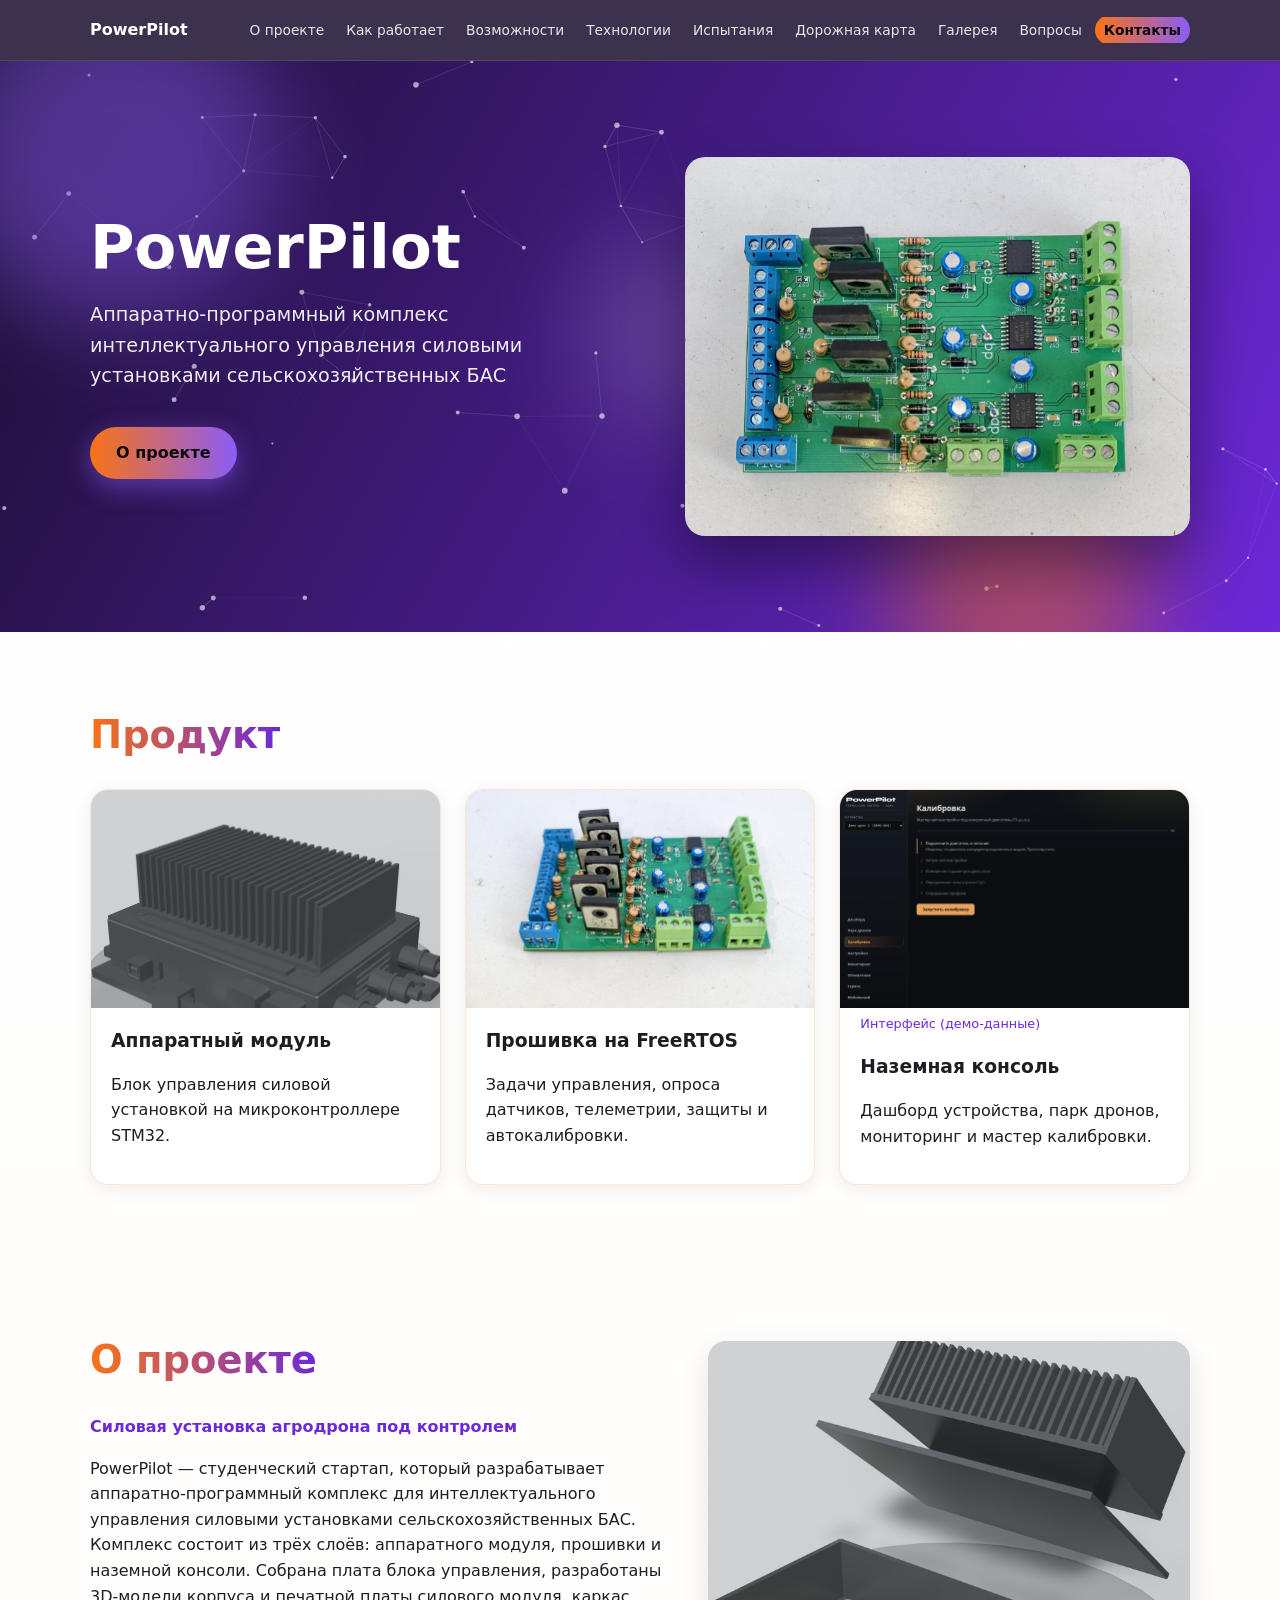
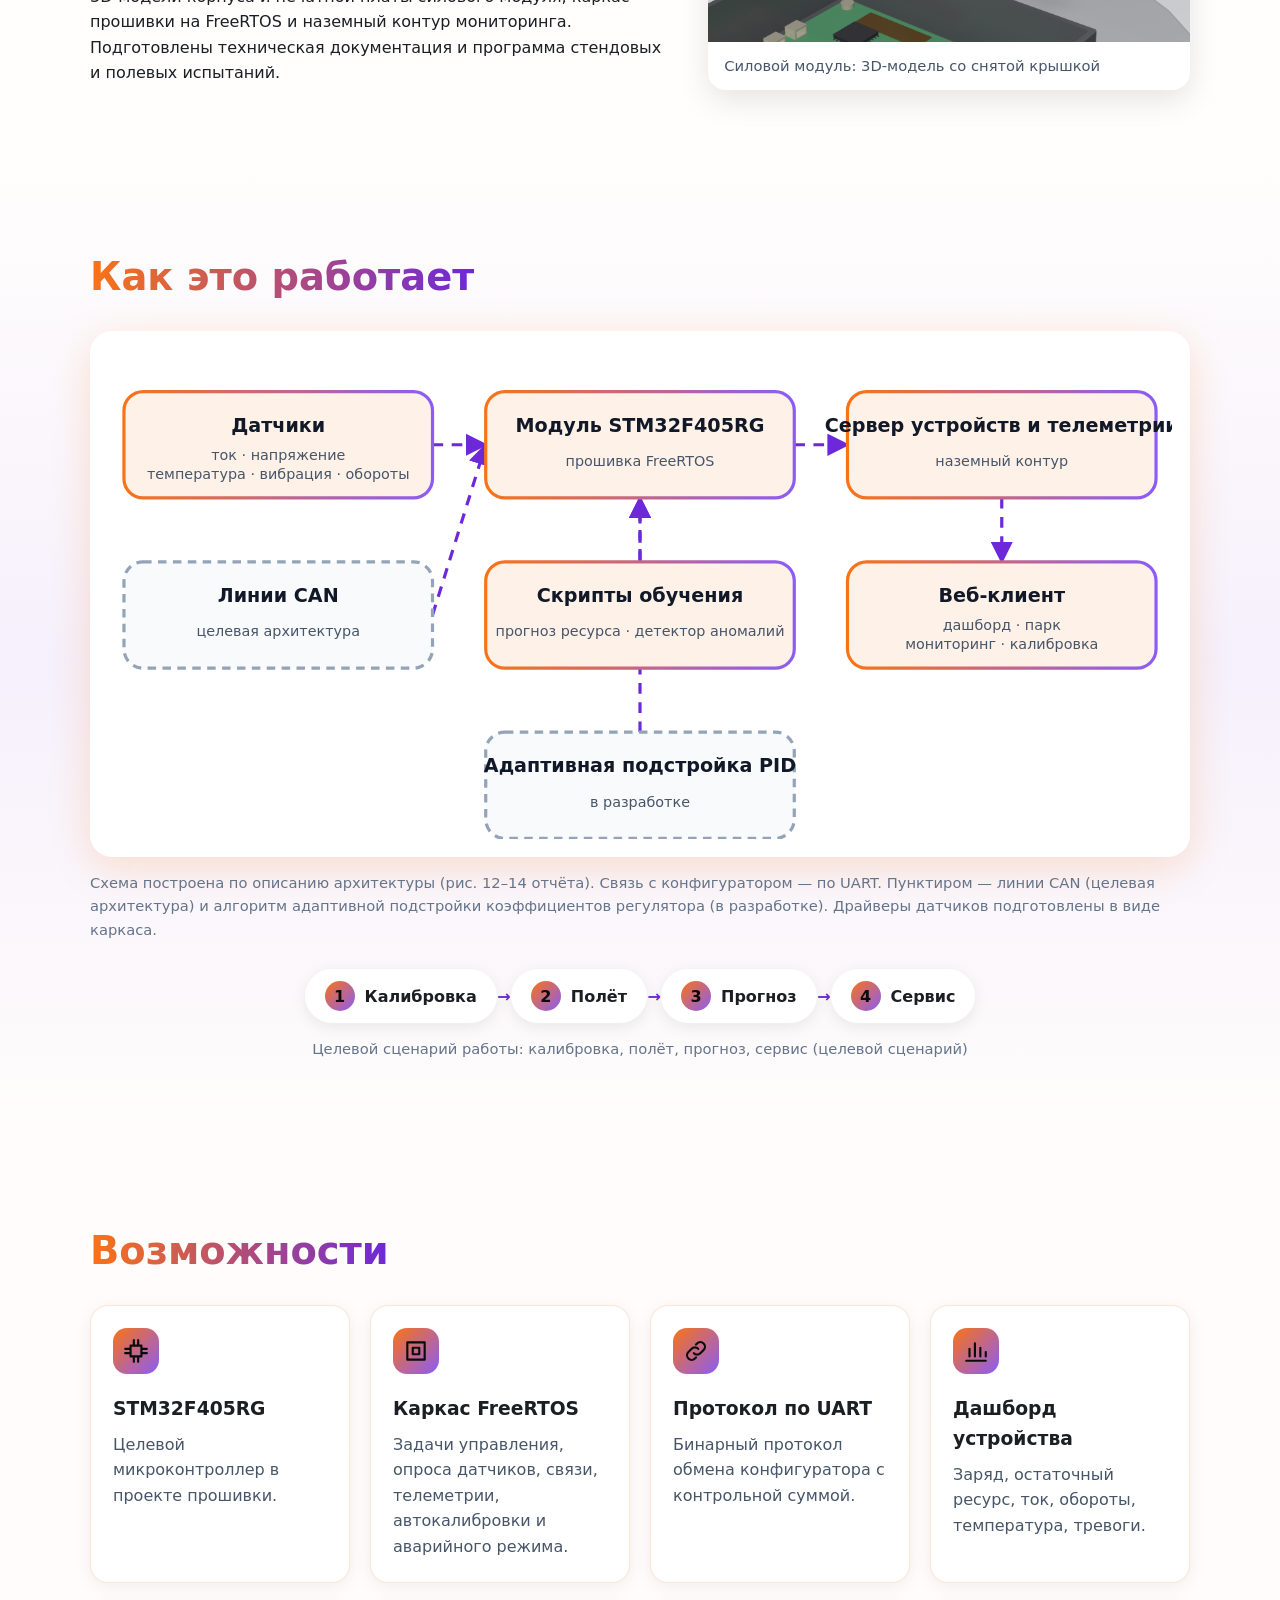
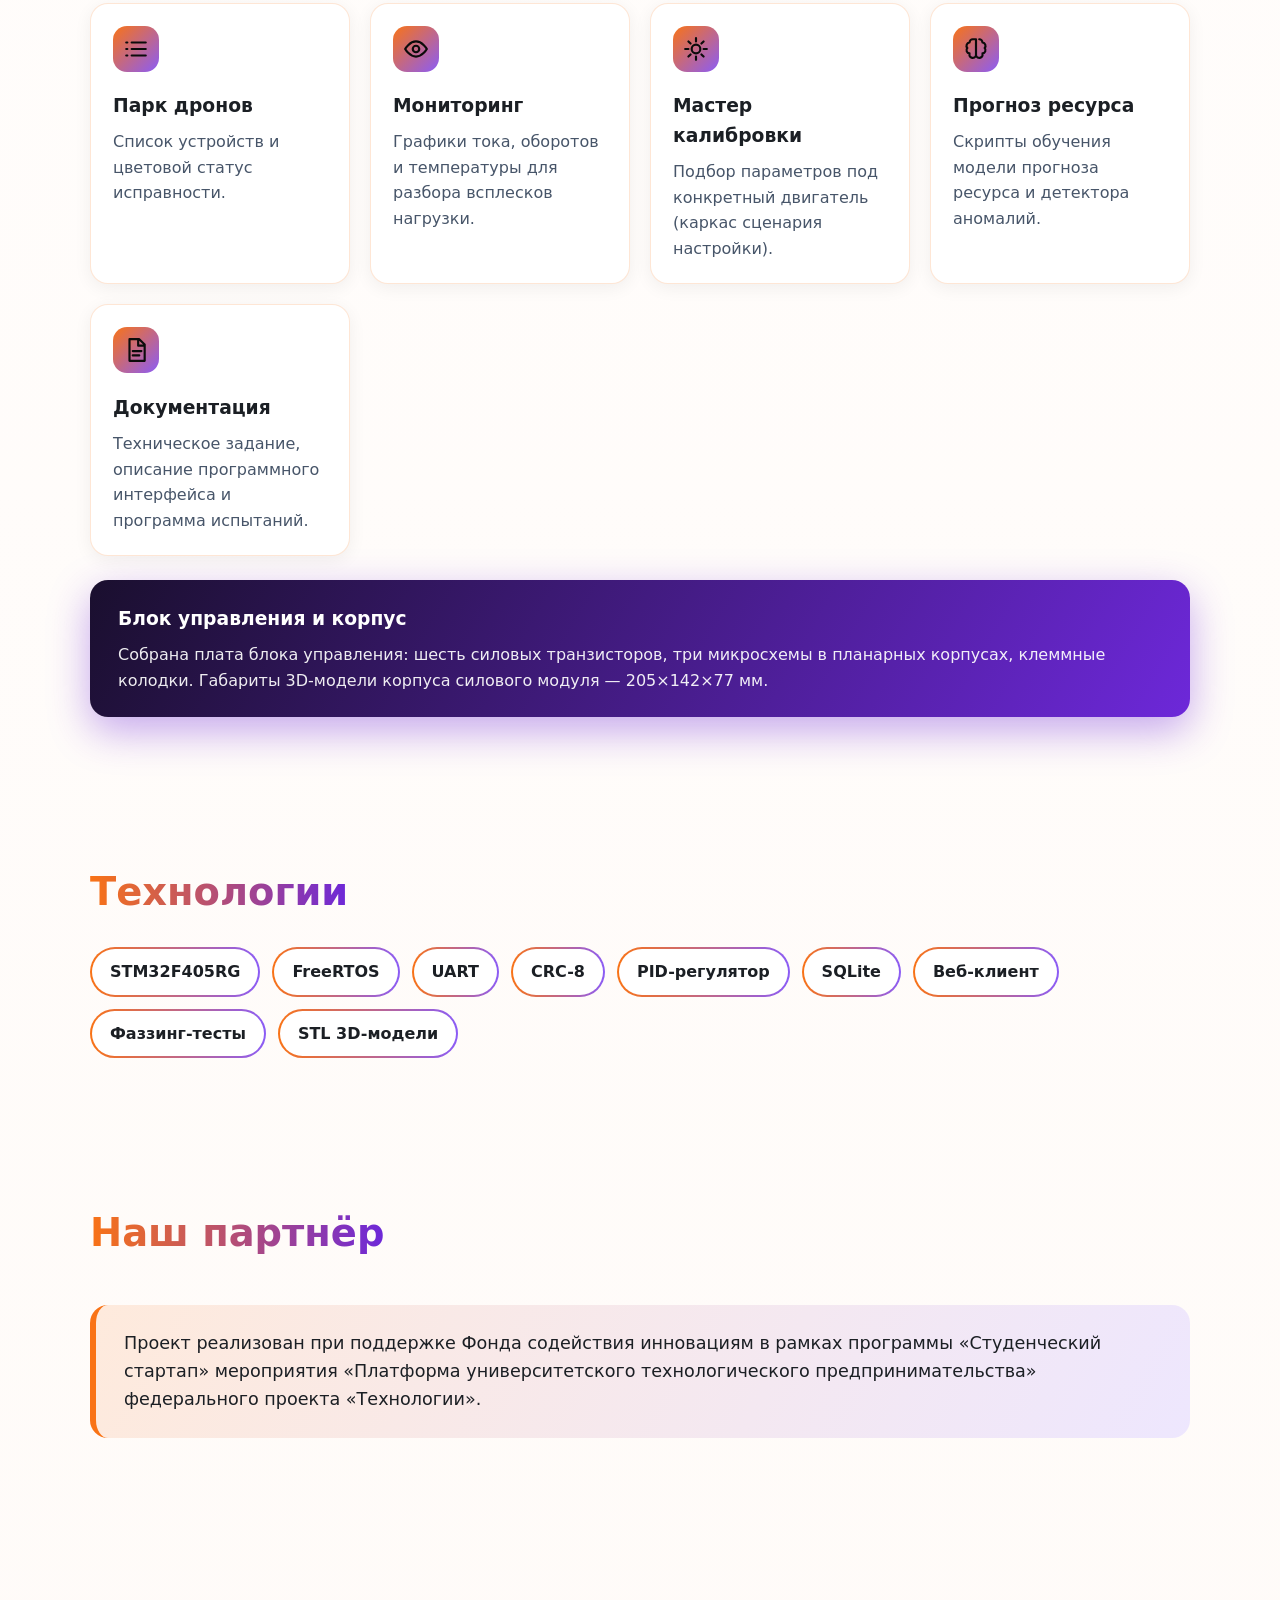
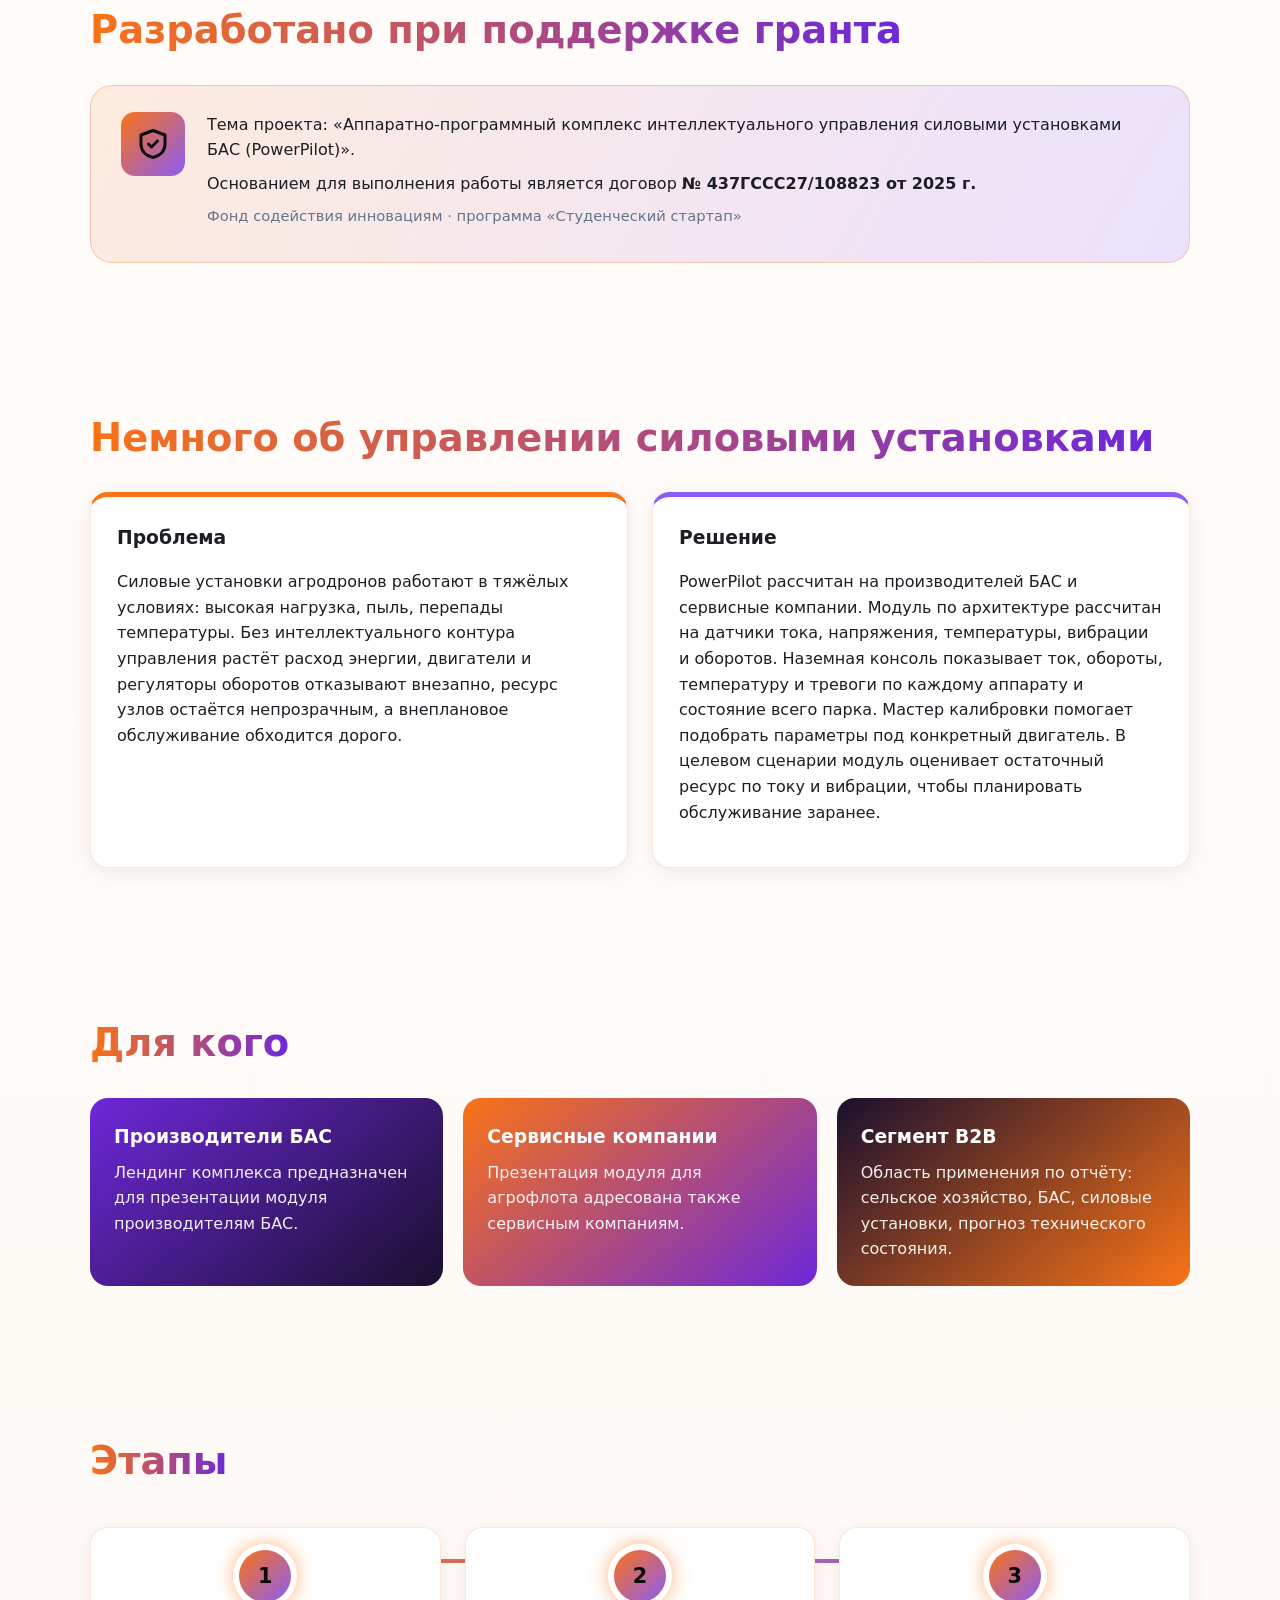
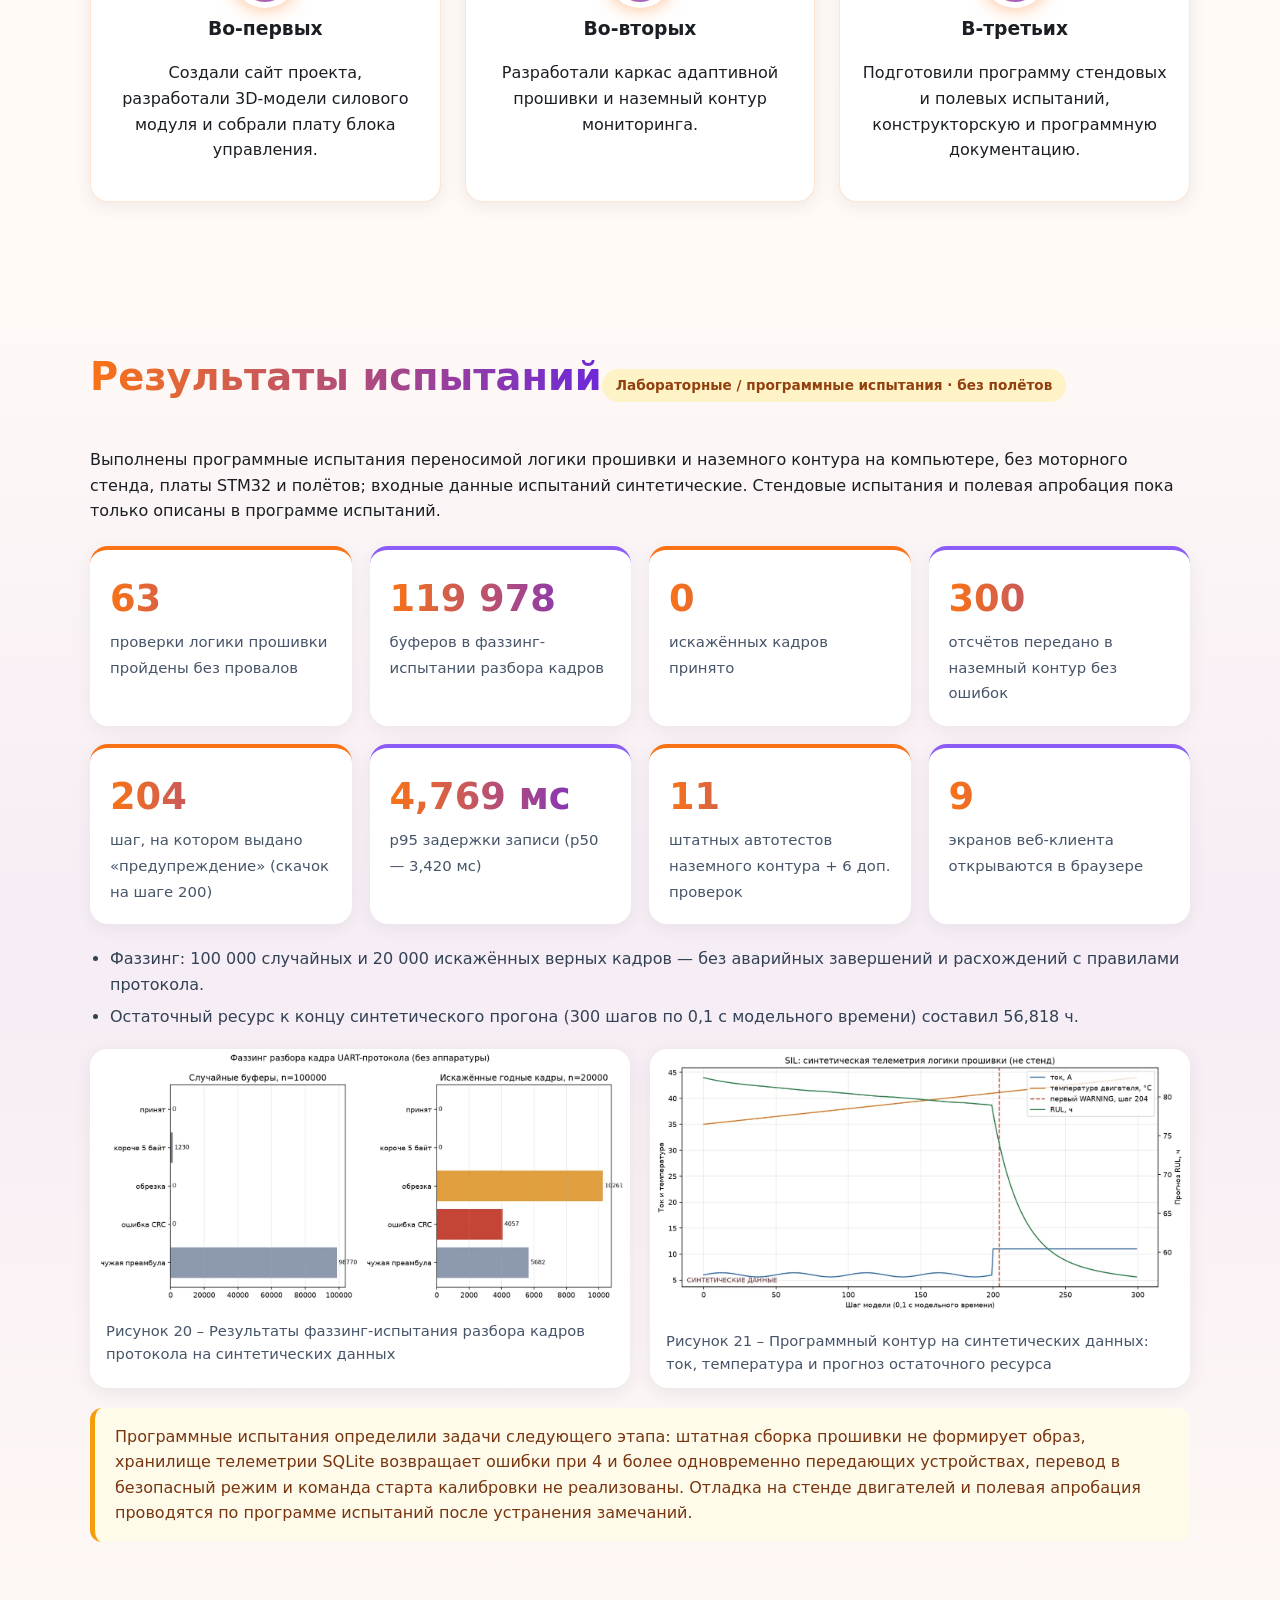
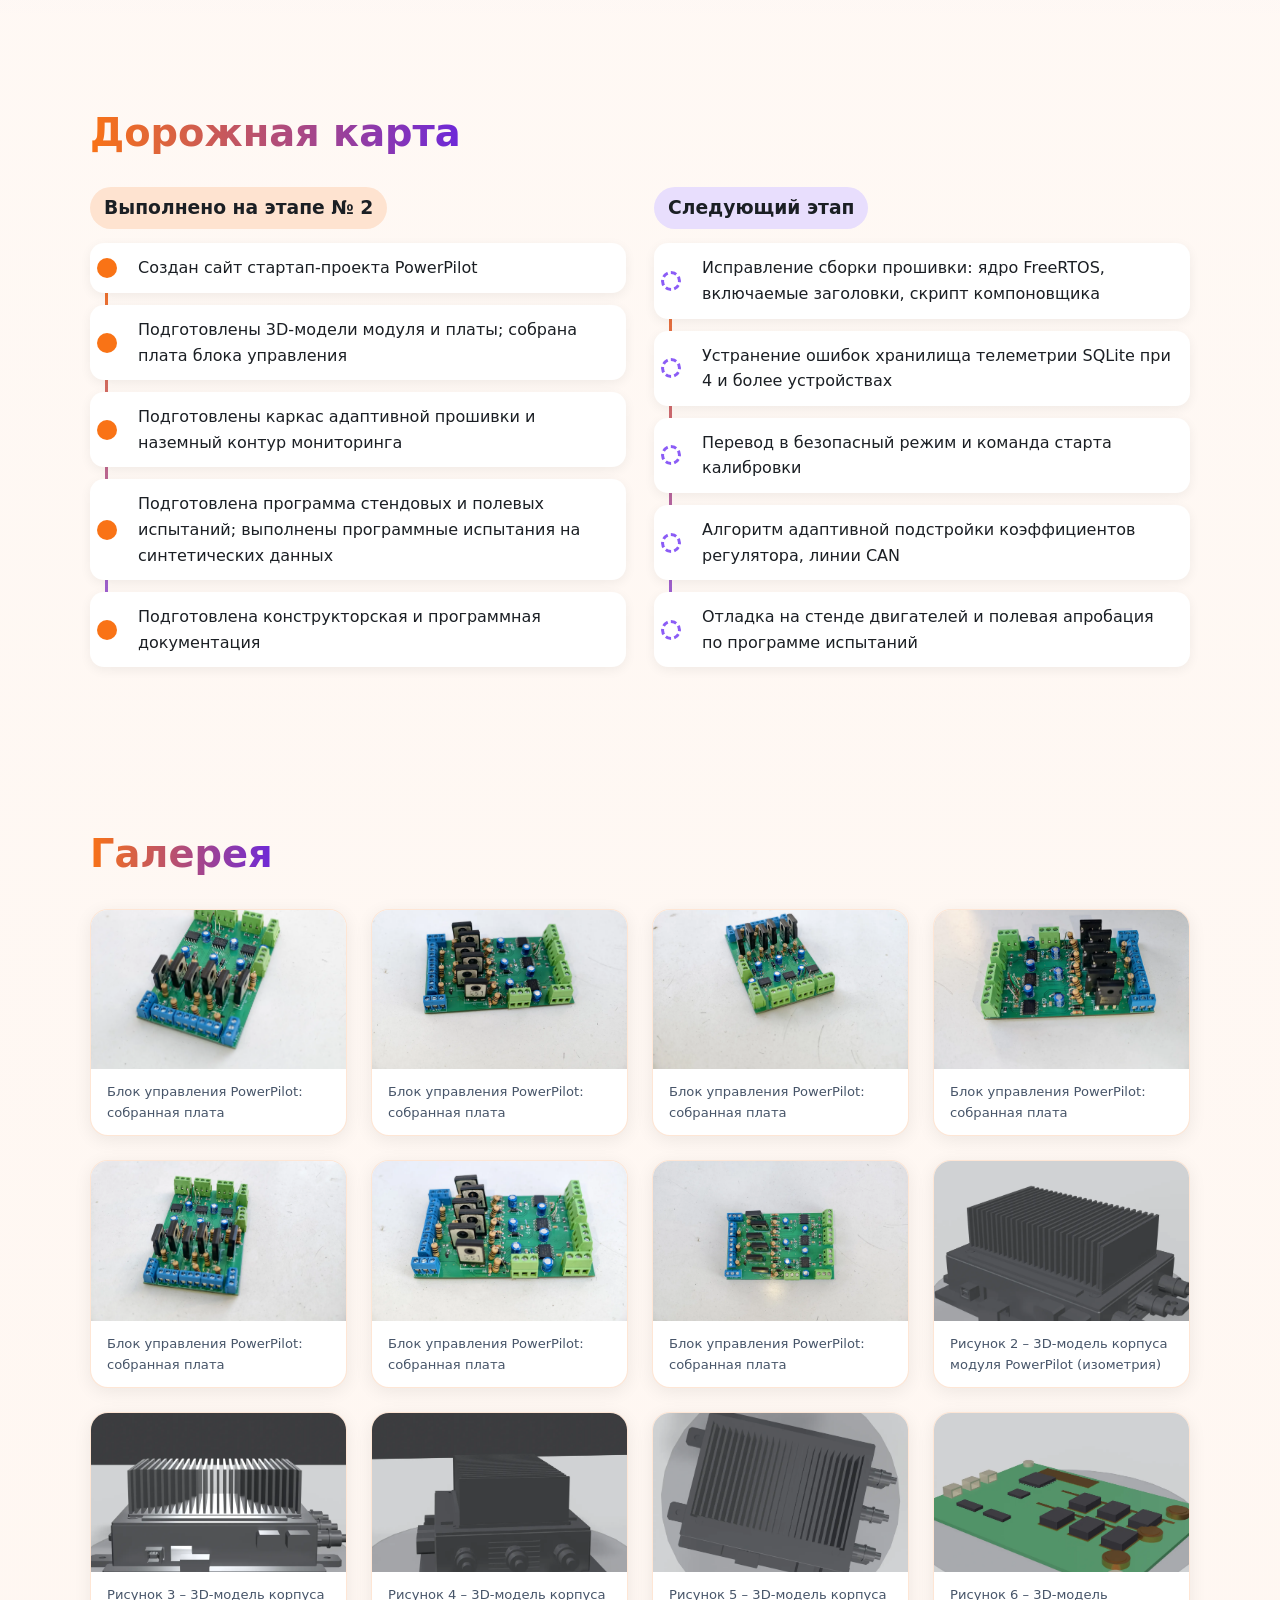
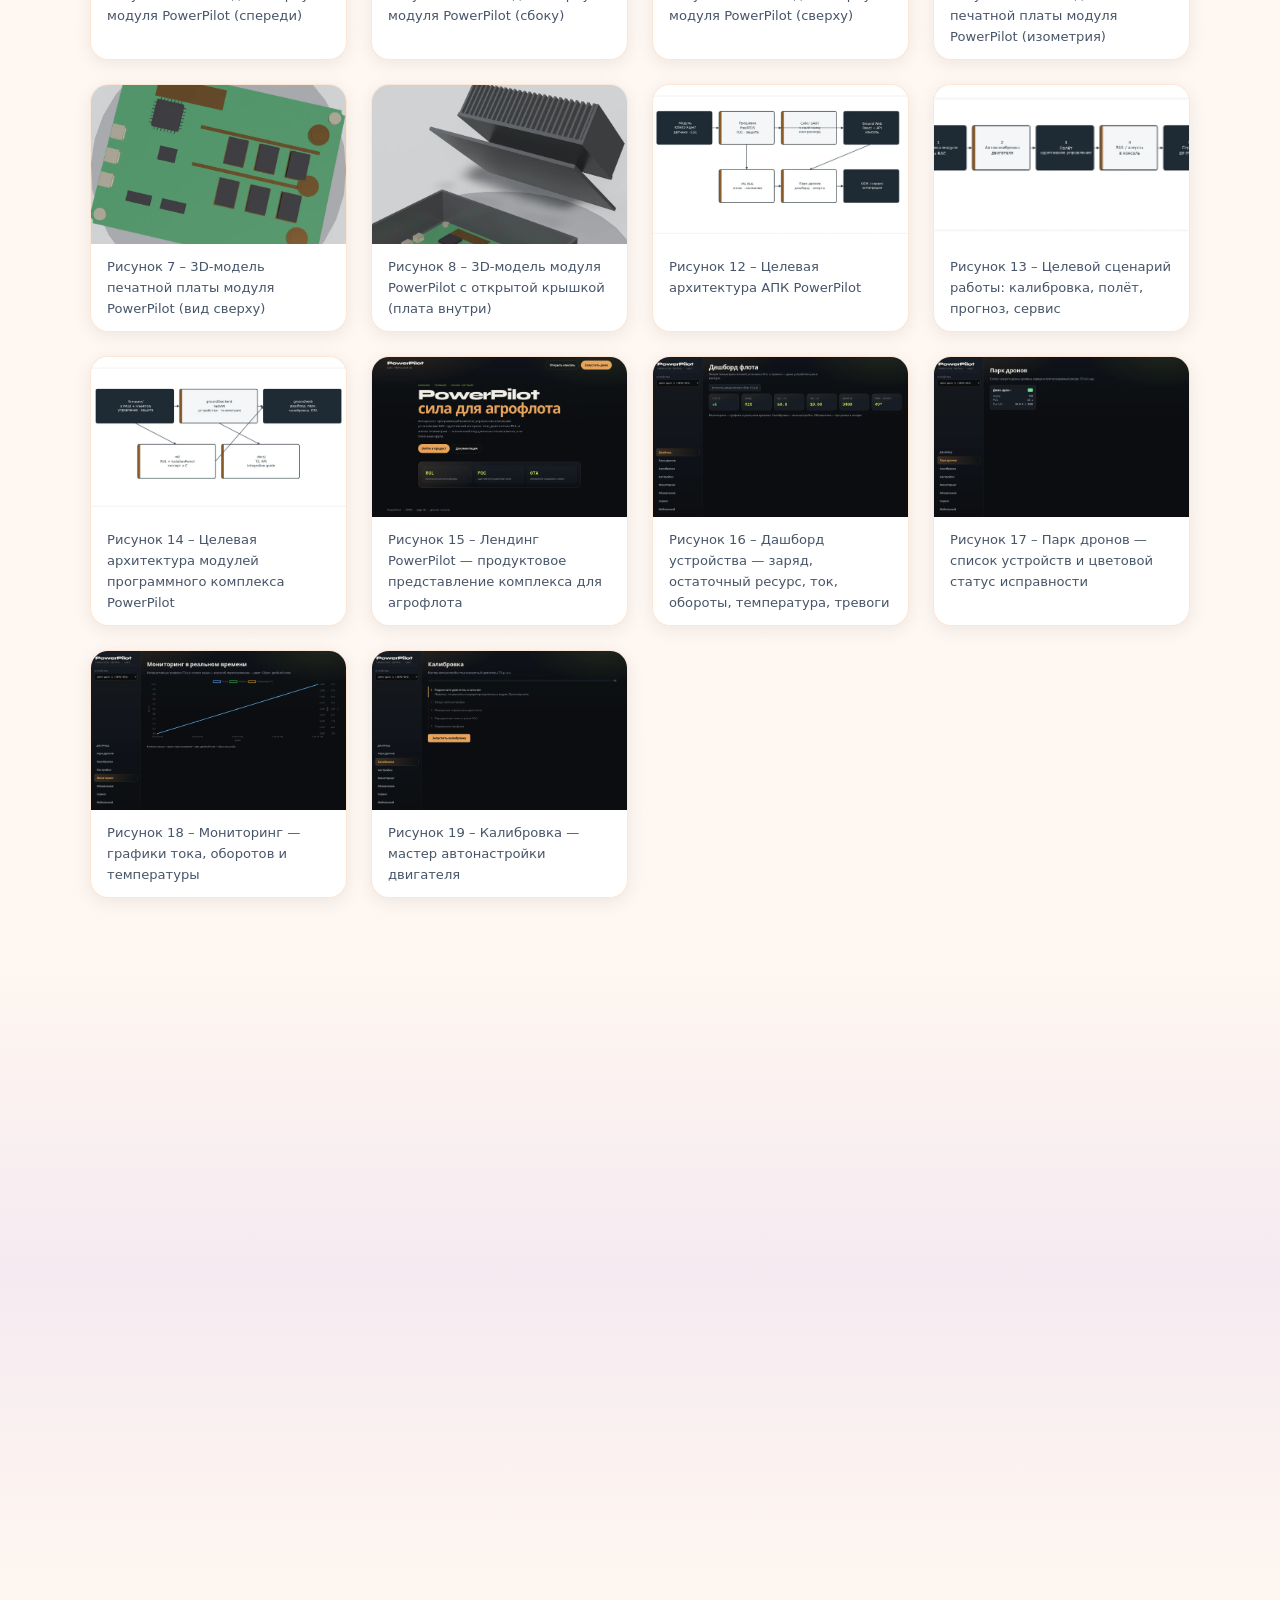
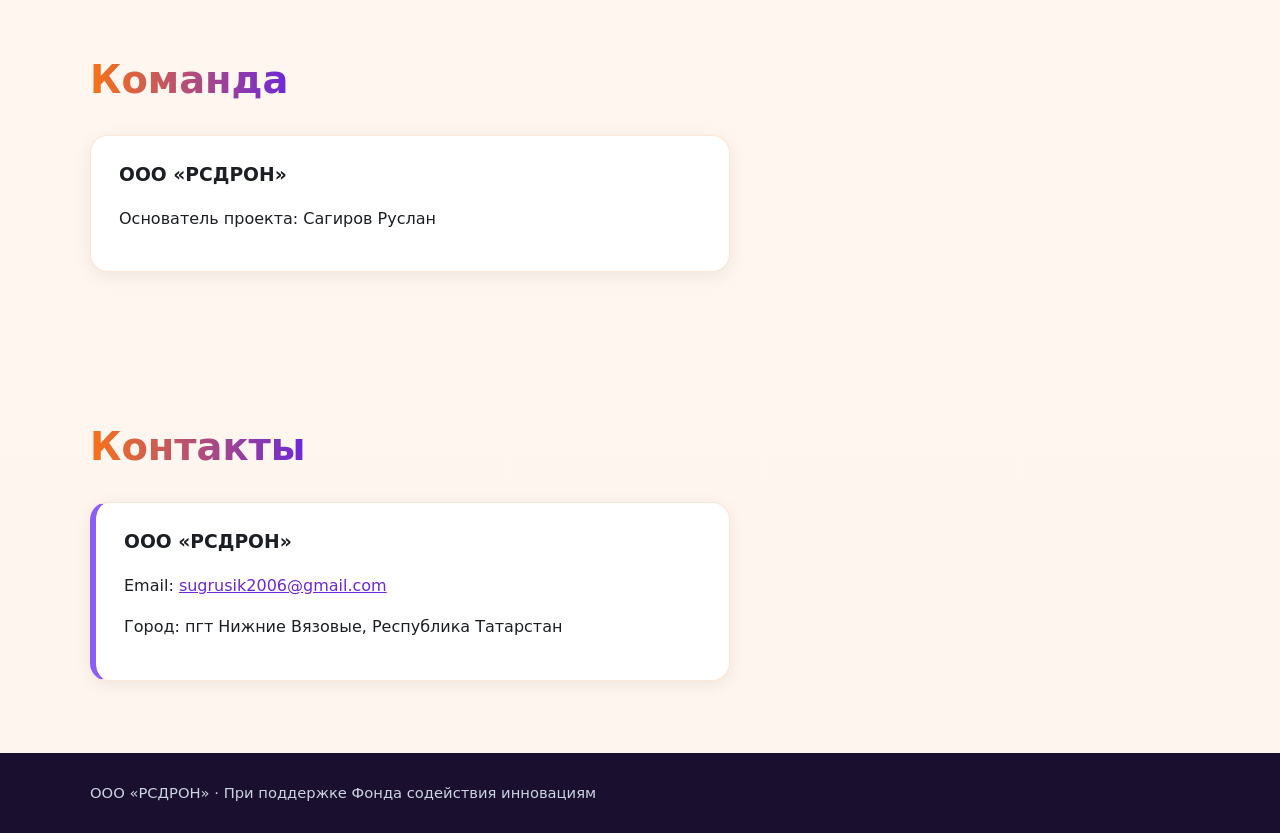
==== commit 166bd6d8: "Add report-based sections: architecture, features, tech, tests, roadmap, FAQ, gallery, grant" ====
--- a/index.html
+++ b/index.html
@@ -1,10 +1,10 @@
-<!doctype html><html lang="ru"><head><meta charset="utf-8"><meta name="viewport" content="width=device-width,initial-scale=1"><title>PowerPilot</title><meta name="description" content="Аппаратно-программный комплекс интеллектуального управления силовыми установками сельскохозяйственных БАС"><link rel="stylesheet" href="style.css"></head><body><nav id="topnav"><div class="wrap"><a class="logo" href="#top">PowerPilot</a><button class="burger" aria-label="Меню" aria-expanded="false"><span></span><span></span><span></span></button><ul><li><a href="#product">Продукт</a></li><li><a href="#about">О проекте</a></li><li><a href="#partner">Наш партнёр</a></li><li><a href="#info">Подробнее</a></li><li><a href="#steps">Этапы</a></li><li><a href="#team">Команда</a></li><li><a href="#contacts">Контакты</a></li></ul></div></nav>
+<!doctype html><html lang="ru"><head><meta charset="utf-8"><meta name="viewport" content="width=device-width,initial-scale=1"><title>PowerPilot</title><meta name="description" content="Аппаратно-программный комплекс интеллектуального управления силовыми установками сельскохозяйственных БАС"><link rel="stylesheet" href="style.css"></head><body><nav id="topnav"><div class="wrap"><a class="logo" href="#top">PowerPilot</a><button class="burger" aria-label="Меню" aria-expanded="false"><span></span><span></span><span></span></button><ul><li><a href="#about">О проекте</a></li><li><a href="#how">Как работает</a></li><li><a href="#features">Возможности</a></li><li><a href="#tech">Технологии</a></li><li><a href="#tests">Испытания</a></li><li><a href="#roadmap">Дорожная карта</a></li><li><a href="#gallery">Галерея</a></li><li><a href="#faq">Вопросы</a></li><li><a href="#contacts">Контакты</a></li></ul></div></nav>
 <header class="hero" id="top"><canvas id="fx" aria-hidden="true"></canvas><div class="blob b1"></div><div class="blob b2"></div><div class="blob b3"></div><div class="wrap"><div><h1>PowerPilot</h1><p>Аппаратно-программный комплекс интеллектуального управления силовыми установками сельскохозяйственных БАС</p><a class="btn" href="#about">О проекте</a></div><img src="img/01_blok_upravleniya_plata_vid_sverhu.jpg" alt="PowerPilot"></div></header>
 <section id="product" class="reveal"><div class="wrap"><h2>Продукт</h2><div class="cards"><article class="card"><img src="img/02_silovoj_modul_3d_izometriya.png" alt="Аппаратный модуль" loading="lazy"><div class="b"><h3>Аппаратный модуль</h3><p>Блок управления силовой установкой на микроконтроллере STM32.</p></div></article><article class="card"><img src="img/04_blok_upravleniya_plata_vid_sboku.jpg" alt="Прошивка на FreeRTOS" loading="lazy"><div class="b"><h3>Прошивка на FreeRTOS</h3><p>Задачи управления, опроса датчиков, телеметрии, защиты и автокалибровки.</p></div></article><article class="card"><img src="img/05_nazemnaya_konsol_kalibrovka.png" alt="Наземная консоль" loading="lazy"><div class="cap">Интерфейс (демо-данные)</div><div class="b"><h3>Наземная консоль</h3><p>Дашборд устройства, парк дронов, мониторинг и мастер калибровки.</p></div></article></div></div></section>
-<section id="about" class="reveal"><div class="wrap split"><div><h2>О проекте</h2><div class="sub">Силовая установка агродрона под контролем</div><p>PowerPilot — студенческий стартап, который разрабатывает аппаратно-программный комплекс для интеллектуального управления силовыми установками сельскохозяйственных БАС. Комплекс состоит из трёх слоёв: аппаратного модуля, прошивки и наземной консоли. Собрана плата блока управления, разработаны 3D-модели корпуса и печатной платы силового модуля, каркас прошивки на FreeRTOS и наземный контур мониторинга. Подготовлены техническая документация и программа стендовых и полевых испытаний.</p></div><figure><img src="img/03_silovoj_modul_otkrytaya_kryshka.png" alt="Силовой модуль: 3D-модель со снятой крышкой" loading="lazy"><figcaption>Силовой модуль: 3D-модель со снятой крышкой</figcaption></figure></div></section>
-<section id="partner" class="reveal"><div class="wrap"><h2>Наш партнёр</h2><p class="fund">Проект реализован при поддержке Фонда содействия инновациям в рамках программы «Студенческий стартап» мероприятия «Платформа университетского технологического предпринимательства» федерального проекта «Технологии».</p></div></section>
-<section id="info" class="reveal"><div class="wrap"><h2>Немного об управлении силовыми установками</h2><div class="pb"><div><h3>Проблема</h3><p>Силовые установки агродронов работают в тяжёлых условиях: высокая нагрузка, пыль, перепады температуры. Без интеллектуального контура управления растёт расход энергии, двигатели и регуляторы оборотов отказывают внезапно, ресурс узлов остаётся непрозрачным, а внеплановое обслуживание обходится дорого.</p></div><div><h3>Решение</h3><p>PowerPilot рассчитан на производителей БАС и сервисные компании. Модуль по архитектуре рассчитан на датчики тока, напряжения, температуры, вибрации и оборотов. Наземная консоль показывает ток, обороты, температуру и тревоги по каждому аппарату и состояние всего парка. Мастер калибровки помогает подобрать параметры под конкретный двигатель. В целевом сценарии модуль оценивает остаточный ресурс по току и вибрации, чтобы планировать обслуживание заранее.</p></div></div></div></section>
-<section id="steps" class="reveal"><div class="wrap"><h2>Этапы</h2><div class="steps"><div class="step"><div class="n">1</div><h3>Во-первых</h3><p>Создали сайт проекта, разработали 3D-модели силового модуля и собрали плату блока управления.</p></div><div class="step"><div class="n">2</div><h3>Во-вторых</h3><p>Разработали каркас адаптивной прошивки и наземный контур мониторинга.</p></div><div class="step"><div class="n">3</div><h3>В-третьих</h3><p>Подготовили программу стендовых и полевых испытаний, конструкторскую и программную документацию.</p></div></div></div></section>
-<section id="team" class="reveal"><div class="wrap"><h2>Команда</h2><div class="team"><h3>ООО «РСДРОН»</h3><p>Основатель проекта: Сагиров Руслан</p></div></div></section>
+<section id="about" class="reveal"><div class="wrap split"><div><h2>О проекте</h2><div class="sub">Силовая установка агродрона под контролем</div><p>PowerPilot — студенческий стартап, который разрабатывает аппаратно-программный комплекс для интеллектуального управления силовыми установками сельскохозяйственных БАС. Комплекс состоит из трёх слоёв: аппаратного модуля, прошивки и наземной консоли. Собрана плата блока управления, разработаны 3D-модели корпуса и печатной платы силового модуля, каркас прошивки на FreeRTOS и наземный контур мониторинга. Подготовлены техническая документация и программа стендовых и полевых испытаний.</p></div><figure><img src="img/03_silovoj_modul_otkrytaya_kryshka.png" alt="Силовой модуль: 3D-модель со снятой крышкой" loading="lazy"><figcaption>Силовой модуль: 3D-модель со снятой крышкой</figcaption></figure></div></section><section id="how" class="reveal"><div class="wrap"><h2>Как это работает</h2><div class="archbox"><svg class="arch" viewBox="0 0 1000 460" role="img" aria-label="Схема архитектуры"><defs><linearGradient id="ag" x1="0" x2="1"><stop offset="0" stop-color="var(--a)"/><stop offset="1" stop-color="var(--b)"/></linearGradient><marker id="ar" viewBox="0 0 10 10" refX="9" refY="5" markerWidth="7" markerHeight="7" orient="auto"><path d="M0 0L10 5L0 10z" fill="var(--c)"/></marker></defs><path class="flow" d="M305 90.0 L355 90.0" marker-end="url(#ar)"/><path class="flow" d="M645 90.0 L695 90.0" marker-end="url(#ar)"/><path class="flow" d="M840.0 140 L840.0 200" marker-end="url(#ar)"/><path class="flow" d="M500.0 200 L500.0 140" marker-end="url(#ar)"/><path class="flow" d="M305 250.0 L355 90.0" marker-end="url(#ar)"/><path class="flow" d="M500.0 360 L500.0 140" marker-end="url(#ar)"/><g class="node"><rect x="15" y="40" width="290" height="100" rx="18"/><text x="160.0" y="78" class="t">Датчики</text><text x="160.0" y="104" class="s">ток · напряжение</text><text x="160.0" y="122" class="s">температура · вибрация · обороты</text></g><g class="node"><rect x="355" y="40" width="290" height="100" rx="18"/><text x="500.0" y="78" class="t">Модуль STM32F405RG</text><text x="500.0" y="110" class="s">прошивка FreeRTOS</text></g><g class="node"><rect x="695" y="40" width="290" height="100" rx="18"/><text x="840.0" y="78" class="t">Сервер устройств и телеметрии</text><text x="840.0" y="110" class="s">наземный контур</text></g><g class="node"><rect x="695" y="200" width="290" height="100" rx="18"/><text x="840.0" y="238" class="t">Веб-клиент</text><text x="840.0" y="264" class="s">дашборд · парк</text><text x="840.0" y="282" class="s">мониторинг · калибровка</text></g><g class="node"><rect x="355" y="200" width="290" height="100" rx="18"/><text x="500.0" y="238" class="t">Скрипты обучения</text><text x="500.0" y="270" class="s">прогноз ресурса · детектор аномалий</text></g><g class="node plan"><rect x="15" y="200" width="290" height="100" rx="18"/><text x="160.0" y="238" class="t">Линии CAN</text><text x="160.0" y="270" class="s">целевая архитектура</text></g><g class="node plan"><rect x="355" y="360" width="290" height="100" rx="18"/><text x="500.0" y="398" class="t">Адаптивная подстройка PID</text><text x="500.0" y="430" class="s">в разработке</text></g></svg></div><p class="note">Схема построена по описанию архитектуры (рис. 12–14 отчёта). Связь с конфигуратором — по UART. Пунктиром — линии CAN (целевая архитектура) и алгоритм адаптивной подстройки коэффициентов регулятора (в разработке). Драйверы датчиков подготовлены в виде каркаса.</p><ol class="flowline"><li><span>1</span>Калибровка</li><li><span>2</span>Полёт</li><li><span>3</span>Прогноз</li><li><span>4</span>Сервис</li></ol><p class="note center">Целевой сценарий работы: калибровка, полёт, прогноз, сервис (целевой сценарий)</p></div></section><section id="features" class="reveal"><div class="wrap"><h2>Возможности</h2><div class="feat"><div class="fc"><svg viewBox="0 0 24 24" aria-hidden="true"><path d="M7 7h10v10H7zM10 2v5M14 2v5M10 17v5M14 17v5M2 10h5M2 14h5M17 10h5M17 14h5"/></svg><h3>STM32F405RG</h3><p>Целевой микроконтроллер в проекте прошивки.</p></div><div class="fc"><svg viewBox="0 0 24 24" aria-hidden="true"><path d="M4 4h16v16H4zM9 9h6v6H9z"/></svg><h3>Каркас FreeRTOS</h3><p>Задачи управления, опроса датчиков, связи, телеметрии, автокалибровки и аварийного режима.</p></div><div class="fc"><svg viewBox="0 0 24 24" aria-hidden="true"><path d="M10 14a4 4 0 0 0 6 0l3-3a4 4 0 0 0-6-6l-1 1M14 10a4 4 0 0 0-6 0l-3 3a4 4 0 0 0 6 6l1-1"/></svg><h3>Протокол по UART</h3><p>Бинарный протокол обмена конфигуратора с контрольной суммой.</p></div><div class="fc"><svg viewBox="0 0 24 24" aria-hidden="true"><path d="M3 21h18M6 17V10M11 17V5M16 17v-8M21 17v-4"/></svg><h3>Дашборд устройства</h3><p>Заряд, остаточный ресурс, ток, обороты, температура, тревоги.</p></div><div class="fc"><svg viewBox="0 0 24 24" aria-hidden="true"><path d="M8 6h13M8 12h13M8 18h13M3 6h1M3 12h1M3 18h1"/></svg><h3>Парк дронов</h3><p>Список устройств и цветовой статус исправности.</p></div><div class="fc"><svg viewBox="0 0 24 24" aria-hidden="true"><path d="M2 12s4-7 10-7 10 7 10 7-4 7-10 7S2 12 2 12zM12 9a3 3 0 1 0 0 6 3 3 0 0 0 0-6"/></svg><h3>Мониторинг</h3><p>Графики тока, оборотов и температуры для разбора всплесков нагрузки.</p></div><div class="fc"><svg viewBox="0 0 24 24" aria-hidden="true"><path d="M12 8a4 4 0 1 0 0 8 4 4 0 0 0 0-8zM12 2v3M12 19v3M2 12h3M19 12h3M5 5l2 2M17 17l2 2M5 19l2-2M17 7l2-2"/></svg><h3>Мастер калибровки</h3><p>Подбор параметров под конкретный двигатель (каркас сценария настройки).</p></div><div class="fc"><svg viewBox="0 0 24 24" aria-hidden="true"><path d="M9 3a3 3 0 0 0-3 3 3 3 0 0 0-2 5 3 3 0 0 0 2 5 3 3 0 0 0 6 2V3zM15 3a3 3 0 0 1 3 3 3 3 0 0 1 2 5 3 3 0 0 1-2 5 3 3 0 0 1-6 2"/></svg><h3>Прогноз ресурса</h3><p>Скрипты обучения модели прогноза ресурса и детектора аномалий.</p></div><div class="fc"><svg viewBox="0 0 24 24" aria-hidden="true"><path d="M6 2h9l5 5v15H6zM14 2v6h6M9 13h8M9 17h6"/></svg><h3>Документация</h3><p>Техническое задание, описание программного интерфейса и программа испытаний.</p></div></div><div class="spec"><h3>Блок управления и корпус</h3><p>Собрана плата блока управления: шесть силовых транзисторов, три микросхемы в планарных корпусах, клеммные колодки. Габариты 3D-модели корпуса силового модуля — 205×142×77 мм.</p></div></div></section><section id="tech" class="reveal"><div class="wrap"><h2>Технологии</h2><div class="chips"><span class="chip">STM32F405RG</span><span class="chip">FreeRTOS</span><span class="chip">UART</span><span class="chip">CRC-8</span><span class="chip">PID-регулятор</span><span class="chip">SQLite</span><span class="chip">Веб-клиент</span><span class="chip">Фаззинг-тесты</span><span class="chip">STL 3D-модели</span></div></div></section>
+<section id="partner" class="reveal"><div class="wrap"><h2>Наш партнёр</h2><p class="fund">Проект реализован при поддержке Фонда содействия инновациям в рамках программы «Студенческий стартап» мероприятия «Платформа университетского технологического предпринимательства» федерального проекта «Технологии».</p></div></section><section id="grant" class="reveal"><div class="wrap"><h2>Разработано при поддержке гранта</h2><div class="grant"><div class="gi"><svg viewBox="0 0 24 24" aria-hidden="true"><path d="M12 3l8 3v6c0 5-3.5 8-8 9-4.5-1-8-4-8-9V6zM9 12l2 2 4-4"/></svg></div><div><p>Тема проекта: «Аппаратно-программный комплекс интеллектуального управления силовыми установками БАС (PowerPilot)».</p><p>Основанием для выполнения работы является договор <b>№ 437ГССС27/108823 от 2025 г.</b></p><p class="note">Фонд содействия инновациям · программа «Студенческий стартап»</p></div></div></div></section>
+<section id="info" class="reveal"><div class="wrap"><h2>Немного об управлении силовыми установками</h2><div class="pb"><div><h3>Проблема</h3><p>Силовые установки агродронов работают в тяжёлых условиях: высокая нагрузка, пыль, перепады температуры. Без интеллектуального контура управления растёт расход энергии, двигатели и регуляторы оборотов отказывают внезапно, ресурс узлов остаётся непрозрачным, а внеплановое обслуживание обходится дорого.</p></div><div><h3>Решение</h3><p>PowerPilot рассчитан на производителей БАС и сервисные компании. Модуль по архитектуре рассчитан на датчики тока, напряжения, температуры, вибрации и оборотов. Наземная консоль показывает ток, обороты, температуру и тревоги по каждому аппарату и состояние всего парка. Мастер калибровки помогает подобрать параметры под конкретный двигатель. В целевом сценарии модуль оценивает остаточный ресурс по току и вибрации, чтобы планировать обслуживание заранее.</p></div></div></div></section><section id="who" class="reveal"><div class="wrap"><h2>Для кого</h2><div class="who"><div class="wc"><h3>Производители БАС</h3><p>Лендинг комплекса предназначен для презентации модуля производителям БАС.</p></div><div class="wc"><h3>Сервисные компании</h3><p>Презентация модуля для агрофлота адресована также сервисным компаниям.</p></div><div class="wc"><h3>Сегмент B2B</h3><p>Область применения по отчёту: сельское хозяйство, БАС, силовые установки, прогноз технического состояния.</p></div></div></div></section>
+<section id="steps" class="reveal"><div class="wrap"><h2>Этапы</h2><div class="steps"><div class="step"><div class="n">1</div><h3>Во-первых</h3><p>Создали сайт проекта, разработали 3D-модели силового модуля и собрали плату блока управления.</p></div><div class="step"><div class="n">2</div><h3>Во-вторых</h3><p>Разработали каркас адаптивной прошивки и наземный контур мониторинга.</p></div><div class="step"><div class="n">3</div><h3>В-третьих</h3><p>Подготовили программу стендовых и полевых испытаний, конструкторскую и программную документацию.</p></div></div></div></section><section id="tests" class="reveal"><div class="wrap"><h2>Результаты испытаний</h2><div class="badge">Лабораторные / программные испытания · без полётов</div><p>Выполнены программные испытания переносимой логики прошивки и наземного контура на компьютере, без моторного стенда, платы STM32 и полётов; входные данные испытаний синтетические. Стендовые испытания и полевая апробация пока только описаны в программе испытаний.</p><div class="counters"><div class="ct"><b data-to="63" data-dec="0" data-suf="">63</b><span>проверки логики прошивки пройдены без провалов</span></div><div class="ct"><b data-to="120000" data-dec="0" data-suf="">120 000</b><span>буферов в фаззинг-испытании разбора кадров</span></div><div class="ct"><b data-to="0" data-dec="0" data-suf="">0</b><span>искажённых кадров принято</span></div><div class="ct"><b data-to="300" data-dec="0" data-suf="">300</b><span>отсчётов передано в наземный контур без ошибок</span></div><div class="ct"><b data-to="204" data-dec="0" data-suf="">204</b><span>шаг, на котором выдано «предупреждение» (скачок на шаге 200)</span></div><div class="ct"><b data-to="4.776" data-dec="3" data-suf=" мс">4,776 мс</b><span>p95 задержки записи (p50 — 3,420 мс)</span></div><div class="ct"><b data-to="11" data-dec="0" data-suf="">11</b><span>штатных автотестов наземного контура + 6 доп. проверок</span></div><div class="ct"><b data-to="9" data-dec="0" data-suf="">9</b><span>экранов веб-клиента открываются в браузере</span></div></div><ul class="more"><li>Фаззинг: 100 000 случайных и 20 000 искажённых верных кадров — без аварийных завершений и расхождений с правилами протокола.</li><li>Остаточный ресурс к концу синтетического прогона (300 шагов по 0,1 с модельного времени) составил 56,818 ч.</li></ul><div class="charts"><figure><img src="img/r/fig20.webp" alt="Рисунок 20 – Результаты фаззинг-испытания разбора кадров протокола на синтетических данных" loading="lazy"><figcaption>Рисунок 20 – Результаты фаззинг-испытания разбора кадров протокола на синтетических данных</figcaption></figure><figure><img src="img/r/fig21.webp" alt="Рисунок 21 – Программный контур на синтетических данных: ток, температура и прогноз остаточного ресурса" loading="lazy"><figcaption>Рисунок 21 – Программный контур на синтетических данных: ток, температура и прогноз остаточного ресурса</figcaption></figure></div><p class="limits">Программные испытания определили задачи следующего этапа: штатная сборка прошивки не формирует образ, хранилище телеметрии SQLite возвращает ошибки при 4 и более одновременно передающих устройствах, перевод в безопасный режим и команда старта калибровки не реализованы. Отладка на стенде двигателей и полевая апробация проводятся по программе испытаний после устранения замечаний.</p></div></section><section id="roadmap" class="reveal"><div class="wrap"><h2>Дорожная карта</h2><div class="road"><div><h3 class="rh done">Выполнено на этапе № 2</h3><ul><li class="ok">Создан сайт стартап-проекта PowerPilot</li><li class="ok">Подготовлены 3D-модели модуля и платы; собрана плата блока управления</li><li class="ok">Подготовлены каркас адаптивной прошивки и наземный контур мониторинга</li><li class="ok">Подготовлена программа стендовых и полевых испытаний; выполнены программные испытания на синтетических данных</li><li class="ok">Подготовлена конструкторская и программная документация</li></ul></div><div><h3 class="rh next">Следующий этап</h3><ul><li class="nx">Исправление сборки прошивки: ядро FreeRTOS, включаемые заголовки, скрипт компоновщика</li><li class="nx">Устранение ошибок хранилища телеметрии SQLite при 4 и более устройствах</li><li class="nx">Перевод в безопасный режим и команда старта калибровки</li><li class="nx">Алгоритм адаптивной подстройки коэффициентов регулятора, линии CAN</li><li class="nx">Отладка на стенде двигателей и полевая апробация по программе испытаний</li></ul></div></div></div></section>
+<section id="gallery" class="reveal"><div class="wrap"><h2>Галерея</h2><div class="cards gal"><figure><img src="img/r/photo1.webp" alt="Блок управления PowerPilot: собранная плата" loading="lazy"><figcaption>Блок управления PowerPilot: собранная плата</figcaption></figure><figure><img src="img/r/photo2.webp" alt="Блок управления PowerPilot: собранная плата" loading="lazy"><figcaption>Блок управления PowerPilot: собранная плата</figcaption></figure><figure><img src="img/r/photo3.webp" alt="Блок управления PowerPilot: собранная плата" loading="lazy"><figcaption>Блок управления PowerPilot: собранная плата</figcaption></figure><figure><img src="img/r/photo4.webp" alt="Блок управления PowerPilot: собранная плата" loading="lazy"><figcaption>Блок управления PowerPilot: собранная плата</figcaption></figure><figure><img src="img/r/photo5.webp" alt="Блок управления PowerPilot: собранная плата" loading="lazy"><figcaption>Блок управления PowerPilot: собранная плата</figcaption></figure><figure><img src="img/r/photo6.webp" alt="Блок управления PowerPilot: собранная плата" loading="lazy"><figcaption>Блок управления PowerPilot: собранная плата</figcaption></figure><figure><img src="img/r/photo7.webp" alt="Блок управления PowerPilot: собранная плата" loading="lazy"><figcaption>Блок управления PowerPilot: собранная плата</figcaption></figure><figure><img src="img/r/fig02.webp" alt="Рисунок 2 – 3D-модель корпуса модуля PowerPilot (изометрия)" loading="lazy"><figcaption>Рисунок 2 – 3D-модель корпуса модуля PowerPilot (изометрия)</figcaption></figure><figure><img src="img/r/fig03.webp" alt="Рисунок 3 – 3D-модель корпуса модуля PowerPilot (спереди)" loading="lazy"><figcaption>Рисунок 3 – 3D-модель корпуса модуля PowerPilot (спереди)</figcaption></figure><figure><img src="img/r/fig04.webp" alt="Рисунок 4 – 3D-модель корпуса модуля PowerPilot (сбоку)" loading="lazy"><figcaption>Рисунок 4 – 3D-модель корпуса модуля PowerPilot (сбоку)</figcaption></figure><figure><img src="img/r/fig05.webp" alt="Рисунок 5 – 3D-модель корпуса модуля PowerPilot (сверху)" loading="lazy"><figcaption>Рисунок 5 – 3D-модель корпуса модуля PowerPilot (сверху)</figcaption></figure><figure><img src="img/r/fig06.webp" alt="Рисунок 6 – 3D-модель печатной платы модуля PowerPilot (изометрия)" loading="lazy"><figcaption>Рисунок 6 – 3D-модель печатной платы модуля PowerPilot (изометрия)</figcaption></figure><figure><img src="img/r/fig07.webp" alt="Рисунок 7 – 3D-модель печатной платы модуля PowerPilot (вид сверху)" loading="lazy"><figcaption>Рисунок 7 – 3D-модель печатной платы модуля PowerPilot (вид сверху)</figcaption></figure><figure><img src="img/r/fig08.webp" alt="Рисунок 8 – 3D-модель модуля PowerPilot с открытой крышкой (плата внутри)" loading="lazy"><figcaption>Рисунок 8 – 3D-модель модуля PowerPilot с открытой крышкой (плата внутри)</figcaption></figure><figure><img src="img/r/fig12.webp" alt="Рисунок 12 – Целевая архитектура АПК PowerPilot" loading="lazy"><figcaption>Рисунок 12 – Целевая архитектура АПК PowerPilot</figcaption></figure><figure><img src="img/r/fig13.webp" alt="Рисунок 13 – Целевой сценарий работы: калибровка, полёт, прогноз, сервис" loading="lazy"><figcaption>Рисунок 13 – Целевой сценарий работы: калибровка, полёт, прогноз, сервис</figcaption></figure><figure><img src="img/r/fig14.webp" alt="Рисунок 14 – Целевая архитектура модулей программного комплекса PowerPilot" loading="lazy"><figcaption>Рисунок 14 – Целевая архитектура модулей программного комплекса PowerPilot</figcaption></figure><figure><img src="img/r/fig15.webp" alt="Рисунок 15 – Лендинг PowerPilot — продуктовое представление комплекса для агрофлота" loading="lazy"><figcaption>Рисунок 15 – Лендинг PowerPilot — продуктовое представление комплекса для агрофлота</figcaption></figure><figure><img src="img/r/fig16.webp" alt="Рисунок 16 – Дашборд устройства — заряд, остаточный ресурс, ток, обороты, температура, тревоги" loading="lazy"><figcaption>Рисунок 16 – Дашборд устройства — заряд, остаточный ресурс, ток, обороты, температура, тревоги</figcaption></figure><figure><img src="img/r/fig17.webp" alt="Рисунок 17 – Парк дронов — список устройств и цветовой статус исправности" loading="lazy"><figcaption>Рисунок 17 – Парк дронов — список устройств и цветовой статус исправности</figcaption></figure><figure><img src="img/r/fig18.webp" alt="Рисунок 18 – Мониторинг — графики тока, оборотов и температуры" loading="lazy"><figcaption>Рисунок 18 – Мониторинг — графики тока, оборотов и температуры</figcaption></figure><figure><img src="img/r/fig19.webp" alt="Рисунок 19 – Калибровка — мастер автонастройки двигателя" loading="lazy"><figcaption>Рисунок 19 – Калибровка — мастер автонастройки двигателя</figcaption></figure></div></div></section><section id="faq" class="reveal"><div class="wrap"><h2>Вопросы и ответы</h2><div class="faq"><details><summary>Испытан ли модуль на стенде или в полёте?</summary><p>Нет. Подготовлена программа стендовых и полевых испытаний; выполнены только программные испытания логики прошивки и наземного контура на компьютере, на синтетических данных, без моторного стенда, платы STM32 и полётов.</p></details><details><summary>На каком микроконтроллере построен модуль?</summary><p>В проекте прошивки целевой микроконтроллер — STM32F405RG.</p></details><details><summary>Какие датчики поддерживаются?</summary><p>Модуль по архитектуре рассчитан на датчики тока, напряжения, температуры, вибрации и оборотов; драйверы датчиков подготовлены в виде каркаса.</p></details><details><summary>Как оценивается остаточный ресурс?</summary><p>В целевом сценарии модуль опрашивает датчики и оценивает остаточный ресурс по току и вибрации; автокалибровка и оценка остаточного ресурса подготовлены в виде каркаса.</p></details><details><summary>Что входит в документацию?</summary><p>Техническое задание, описание программного интерфейса наземного контура, программа испытаний, 3D-модели корпуса и платы.</p></details></div></div></section><section id="team" class="reveal"><div class="wrap"><h2>Команда</h2><div class="team"><h3>ООО «РСДРОН»</h3><p>Основатель проекта: Сагиров Руслан</p></div></div></section>
 <section id="contacts" class="reveal"><div class="wrap"><h2>Контакты</h2><div class="team contacts"><h3>ООО «РСДРОН»</h3><p>Email: <a href="mailto:sugrusik2006@gmail.com">sugrusik2006@gmail.com</a></p><p>Город: пгт Нижние Вязовые, Республика Татарстан</p></div></div></section>
 <footer><div class="wrap">ООО «РСДРОН» · При поддержке Фонда содействия инновациям</div></footer><div id="lb" hidden><button aria-label="Закрыть">×</button><img alt=""><p></p></div><script src="app.js" defer></script></body></html>
--- a/style.css
+++ b/style.css
@@ -39,3 +39,57 @@
 #lb img{max-height:82vh;max-width:94vw;border-radius:10px;animation:zoom .3s}#lb p{color:#e5e7eb}#lb button{position:absolute;top:14px;right:20px;font-size:2.4rem;background:none;border:0;color:#fff;cursor:pointer}@keyframes zoom{from{transform:scale(.9);opacity:0}}
 @media(max-width:800px){.hero{padding:56px 0}.hero .wrap,.split,.pb,.steps{grid-template-columns:1fr}.steps:before{top:8%;bottom:8%;left:50%;right:auto;width:4px;height:auto;transform-origin:top;transform:scaleY(0)}.in .steps:before{transform:scaleY(1)}section{padding:52px 0}}
 @media(prefers-reduced-motion:reduce){*,*:before,*:after{animation:none!important;transition:none!important;scroll-behavior:auto!important}.reveal>.wrap,.reveal .step{opacity:1;transform:none}.steps:before{transform:none}}
+/* v2 sections */
+#topnav ul{overflow-x:auto;scrollbar-width:none}#topnav ul a{white-space:nowrap}
+@media(min-width:901px){#topnav ul a{padding:7px 9px;font-size:.86rem}}
+#how,#tests,#faq{background:linear-gradient(180deg,transparent,color-mix(in srgb,var(--b) 8%,transparent),transparent)}
+.archbox{background:#fff;border-radius:22px;padding:18px;box-shadow:0 10px 40px color-mix(in srgb,var(--a) 20%,transparent);overflow-x:auto}
+.arch{width:100%;min-width:600px;height:auto;display:block}
+.arch .node rect{fill:color-mix(in srgb,var(--a) 10%,#fff);stroke:url(#ag);stroke-width:3;transition:.3s}
+.arch .node:hover rect{fill:color-mix(in srgb,var(--b) 22%,#fff)}
+.arch .plan rect{stroke:#94a3b8;stroke-dasharray:8 6;fill:#f8fafc}
+.arch .t{text-anchor:middle;font-weight:700;font-size:18px;fill:#111827}.arch .s{text-anchor:middle;font-size:13.5px;fill:#475569}
+.arch .flow{stroke:var(--c);stroke-width:3;fill:none;stroke-dasharray:10 8;animation:dash 1.2s linear infinite}@keyframes dash{to{stroke-dashoffset:-36}}
+.note{font-size:.92rem;color:#64748b;margin-top:14px}.center{text-align:center}
+.flowline{list-style:none;padding:0;margin:28px 0 0;display:flex;gap:14px;flex-wrap:wrap;justify-content:center}
+.flowline li{display:flex;align-items:center;gap:10px;padding:12px 20px;border-radius:999px;background:#fff;font-weight:700;box-shadow:0 4px 16px rgba(0,0,0,.08);position:relative}
+.flowline li span{width:30px;height:30px;border-radius:50%;display:grid;place-items:center;background:linear-gradient(135deg,var(--a),var(--b));color:#0b0b0b}
+.flowline li:not(:last-child):after{content:"→";position:absolute;right:-14px;color:var(--c);font-weight:900}
+.feat{display:grid;grid-template-columns:repeat(auto-fit,minmax(250px,1fr));gap:20px}
+.fc{background:#fff;border-radius:18px;padding:22px;box-shadow:0 4px 18px rgba(0,0,0,.06);border:1px solid color-mix(in srgb,var(--a) 18%,transparent);transition:.3s}
+.fc:hover{transform:translateY(-6px) rotate(-.4deg);box-shadow:0 18px 40px color-mix(in srgb,var(--b) 35%,transparent)}
+.fc svg,.gi svg{width:46px;height:46px;padding:10px;border-radius:14px;background:linear-gradient(135deg,var(--a),var(--b));stroke:#0b0b0b;stroke-width:2;fill:none;stroke-linecap:round;stroke-linejoin:round;margin-bottom:12px}
+.fc p{margin:0;color:#475569}
+.spec{margin-top:24px;padding:24px 28px;border-radius:18px;color:#fff;background:linear-gradient(120deg,var(--d),var(--c));box-shadow:0 14px 40px color-mix(in srgb,var(--c) 40%,transparent)}.spec p{margin:0;opacity:.92}
+.chips{display:flex;flex-wrap:wrap;gap:12px}
+.chip{padding:10px 18px;border-radius:999px;font-weight:600;background:#fff;border:2px solid transparent;background-image:linear-gradient(#fff,#fff),linear-gradient(90deg,var(--a),var(--b));background-origin:border-box;background-clip:padding-box,border-box;transition:.25s;cursor:default}
+.chip:hover{transform:translateY(-3px) scale(1.05);box-shadow:0 8px 20px color-mix(in srgb,var(--a) 40%,transparent)}
+.grant{display:flex;gap:22px;align-items:flex-start;padding:26px 30px;border-radius:22px;background:linear-gradient(120deg,color-mix(in srgb,var(--a) 14%,#fff),color-mix(in srgb,var(--b) 18%,#fff));border:1px solid color-mix(in srgb,var(--a) 30%,transparent)}
+.grant p{margin:0 0 8px}.gi svg{width:64px;height:64px;padding:14px}
+.who{display:grid;grid-template-columns:repeat(auto-fit,minmax(260px,1fr));gap:20px}
+.wc{padding:24px;border-radius:18px;color:#fff;background:linear-gradient(140deg,var(--c),var(--d));transition:.3s}.wc:nth-child(2){background:linear-gradient(140deg,var(--a),var(--c))}.wc:nth-child(3){background:linear-gradient(140deg,var(--d),var(--a))}
+.wc:hover{transform:translateY(-6px);box-shadow:0 18px 40px color-mix(in srgb,var(--a) 40%,transparent)}.wc p{margin:0;opacity:.92}
+.badge{display:inline-block;padding:6px 14px;border-radius:999px;background:#fef3c7;color:#92400e;font-weight:700;font-size:.85rem;margin-bottom:10px}
+.counters{display:grid;grid-template-columns:repeat(auto-fit,minmax(220px,1fr));gap:18px;margin:22px 0}
+.ct{background:#fff;border-radius:18px;padding:20px;box-shadow:0 4px 18px rgba(0,0,0,.06);border-top:4px solid var(--a);transition:.3s}.ct:nth-child(even){border-top-color:var(--b)}
+.ct:hover{transform:translateY(-5px);box-shadow:0 16px 36px color-mix(in srgb,var(--a) 30%,transparent)}
+.ct b{display:block;font-size:clamp(1.7rem,3.5vw,2.3rem);background:linear-gradient(90deg,var(--a),var(--c));-webkit-background-clip:text;background-clip:text;color:transparent;font-variant-numeric:tabular-nums}
+.ct span{color:#475569;font-size:.93rem}
+.more{padding-left:20px;color:#334155}.more li{margin:6px 0}
+.charts{display:grid;grid-template-columns:repeat(auto-fit,minmax(320px,1fr));gap:20px;margin-top:20px}
+.charts figure{background:#fff;border-radius:18px;overflow:hidden;box-shadow:0 4px 18px rgba(0,0,0,.07)}.charts img{aspect-ratio:auto;object-fit:contain;background:#fff}
+.limits{margin-top:20px;padding:16px 20px;border-left:5px solid #f59e0b;background:#fffbeb;border-radius:12px;color:#78350f}
+.road{display:grid;grid-template-columns:1fr 1fr;gap:28px}.road ul{list-style:none;padding:0;margin:0;position:relative}
+.road ul:before{content:"";position:absolute;left:15px;top:6px;bottom:6px;width:3px;background:linear-gradient(var(--a),var(--b));border-radius:3px}
+.road li{position:relative;padding:12px 16px 12px 48px;margin-bottom:12px;background:#fff;border-radius:14px;box-shadow:0 3px 12px rgba(0,0,0,.06);opacity:0;transform:translateX(-20px);transition:.5s}
+.in .road li{opacity:1;transform:none}.in .road li:nth-child(2){transition-delay:.1s}.in .road li:nth-child(3){transition-delay:.2s}.in .road li:nth-child(4){transition-delay:.3s}.in .road li:nth-child(5){transition-delay:.4s}
+.road li:before{content:"";position:absolute;left:7px;top:50%;margin-top:-10px;width:20px;height:20px;border-radius:50%;box-shadow:0 0 0 4px #fff}
+.ok:before{background:var(--a)}.nx:before{background:#fff;border:3px dashed var(--b);box-sizing:border-box}
+.rh{display:inline-block;padding:6px 14px;border-radius:999px;margin-bottom:14px}.rh.done{background:color-mix(in srgb,var(--a) 20%,#fff)}.rh.next{background:color-mix(in srgb,var(--b) 20%,#fff)}
+.gal{grid-template-columns:repeat(auto-fill,minmax(240px,1fr))!important}.gal figcaption{font-size:.82rem}
+.faq{max-width:860px}.faq details{background:#fff;border-radius:16px;margin-bottom:12px;box-shadow:0 3px 14px rgba(0,0,0,.06);border:1px solid color-mix(in srgb,var(--a) 15%,transparent);overflow:hidden}
+.faq summary{cursor:pointer;padding:18px 56px 18px 22px;font-weight:700;list-style:none;position:relative}.faq summary::-webkit-details-marker{display:none}
+.faq summary:after{content:"+";position:absolute;right:20px;top:50%;transform:translateY(-50%);width:28px;height:28px;border-radius:50%;display:grid;place-items:center;background:linear-gradient(135deg,var(--a),var(--b));transition:.3s}
+.faq details[open] summary:after{transform:translateY(-50%) rotate(45deg)}.faq details p{margin:0;padding:0 22px 18px;color:#475569;animation:fade .35s}@keyframes fade{from{opacity:0;transform:translateY(-6px)}}
+@media(max-width:800px){.road{grid-template-columns:1fr}.grant{flex-direction:column}.flowline li:after{display:none}}
+@media(prefers-reduced-motion:reduce){.road li{opacity:1;transform:none}.arch .flow{animation:none}}
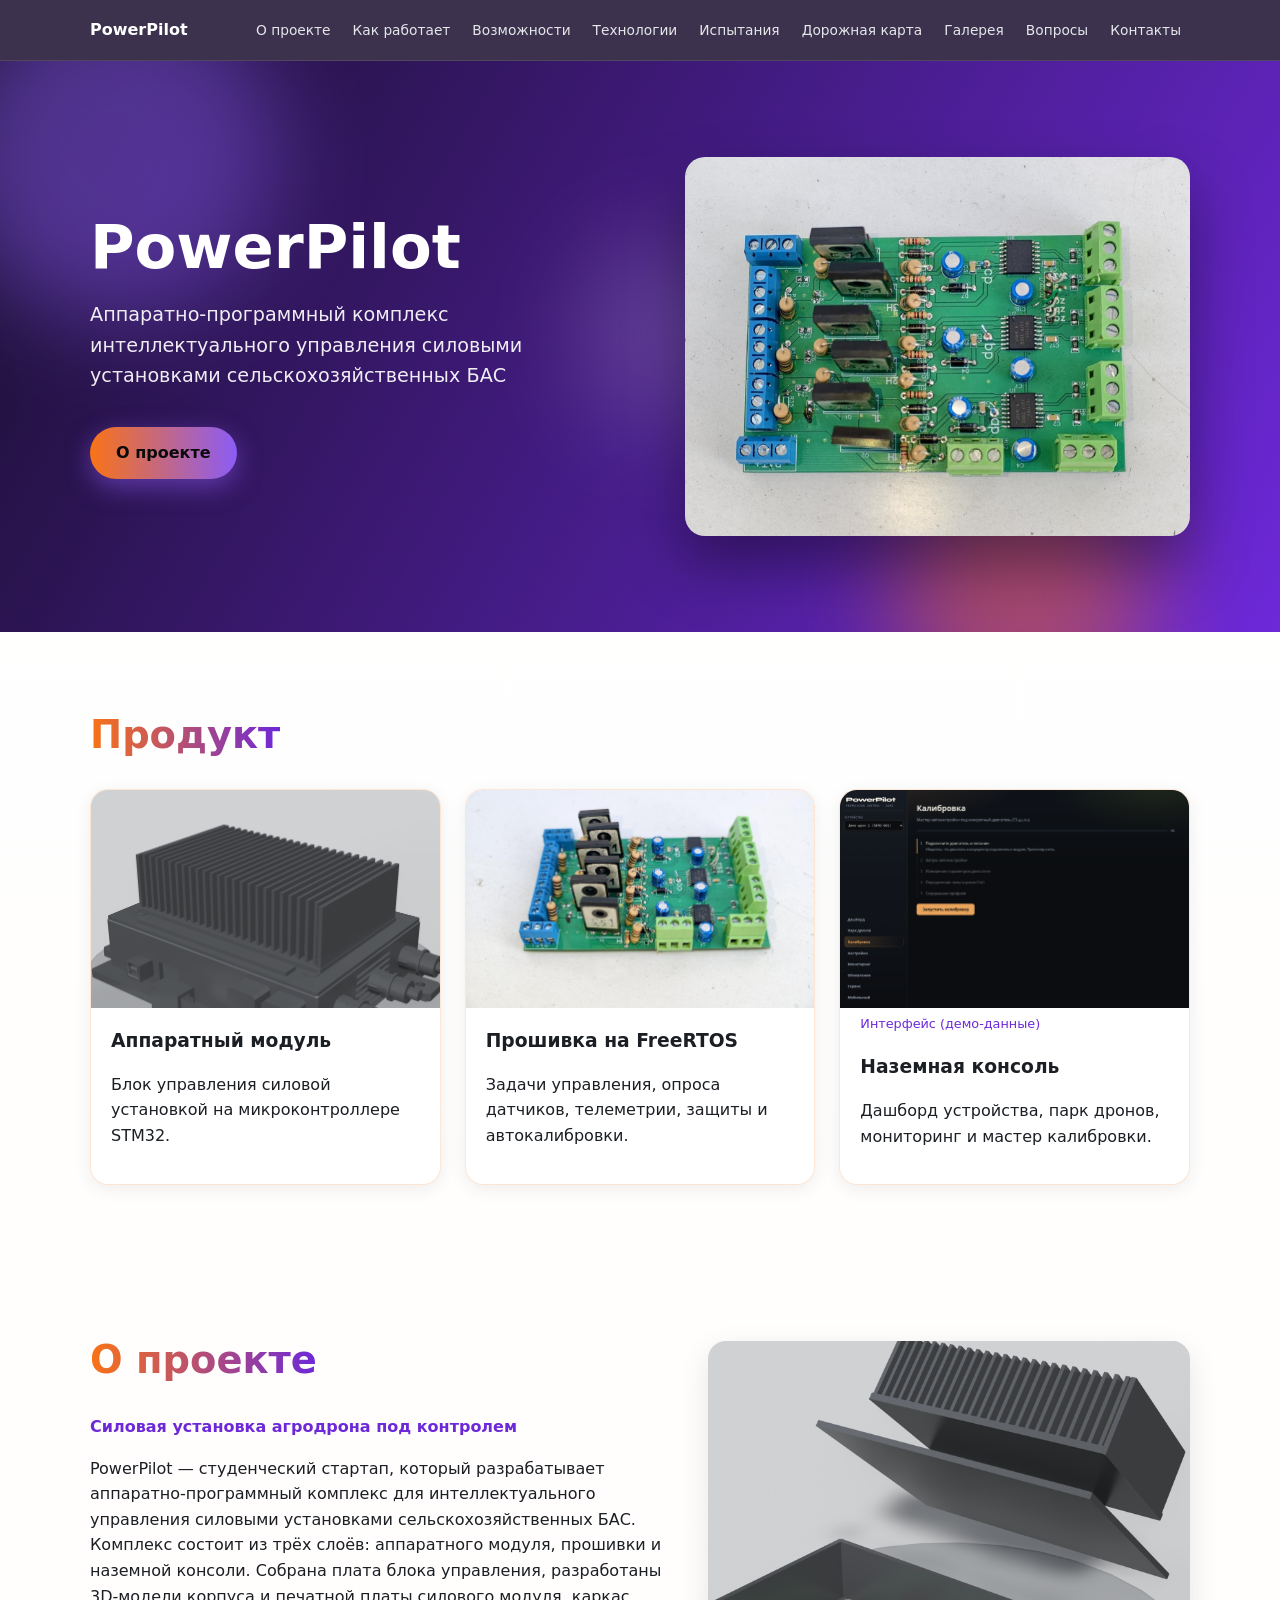
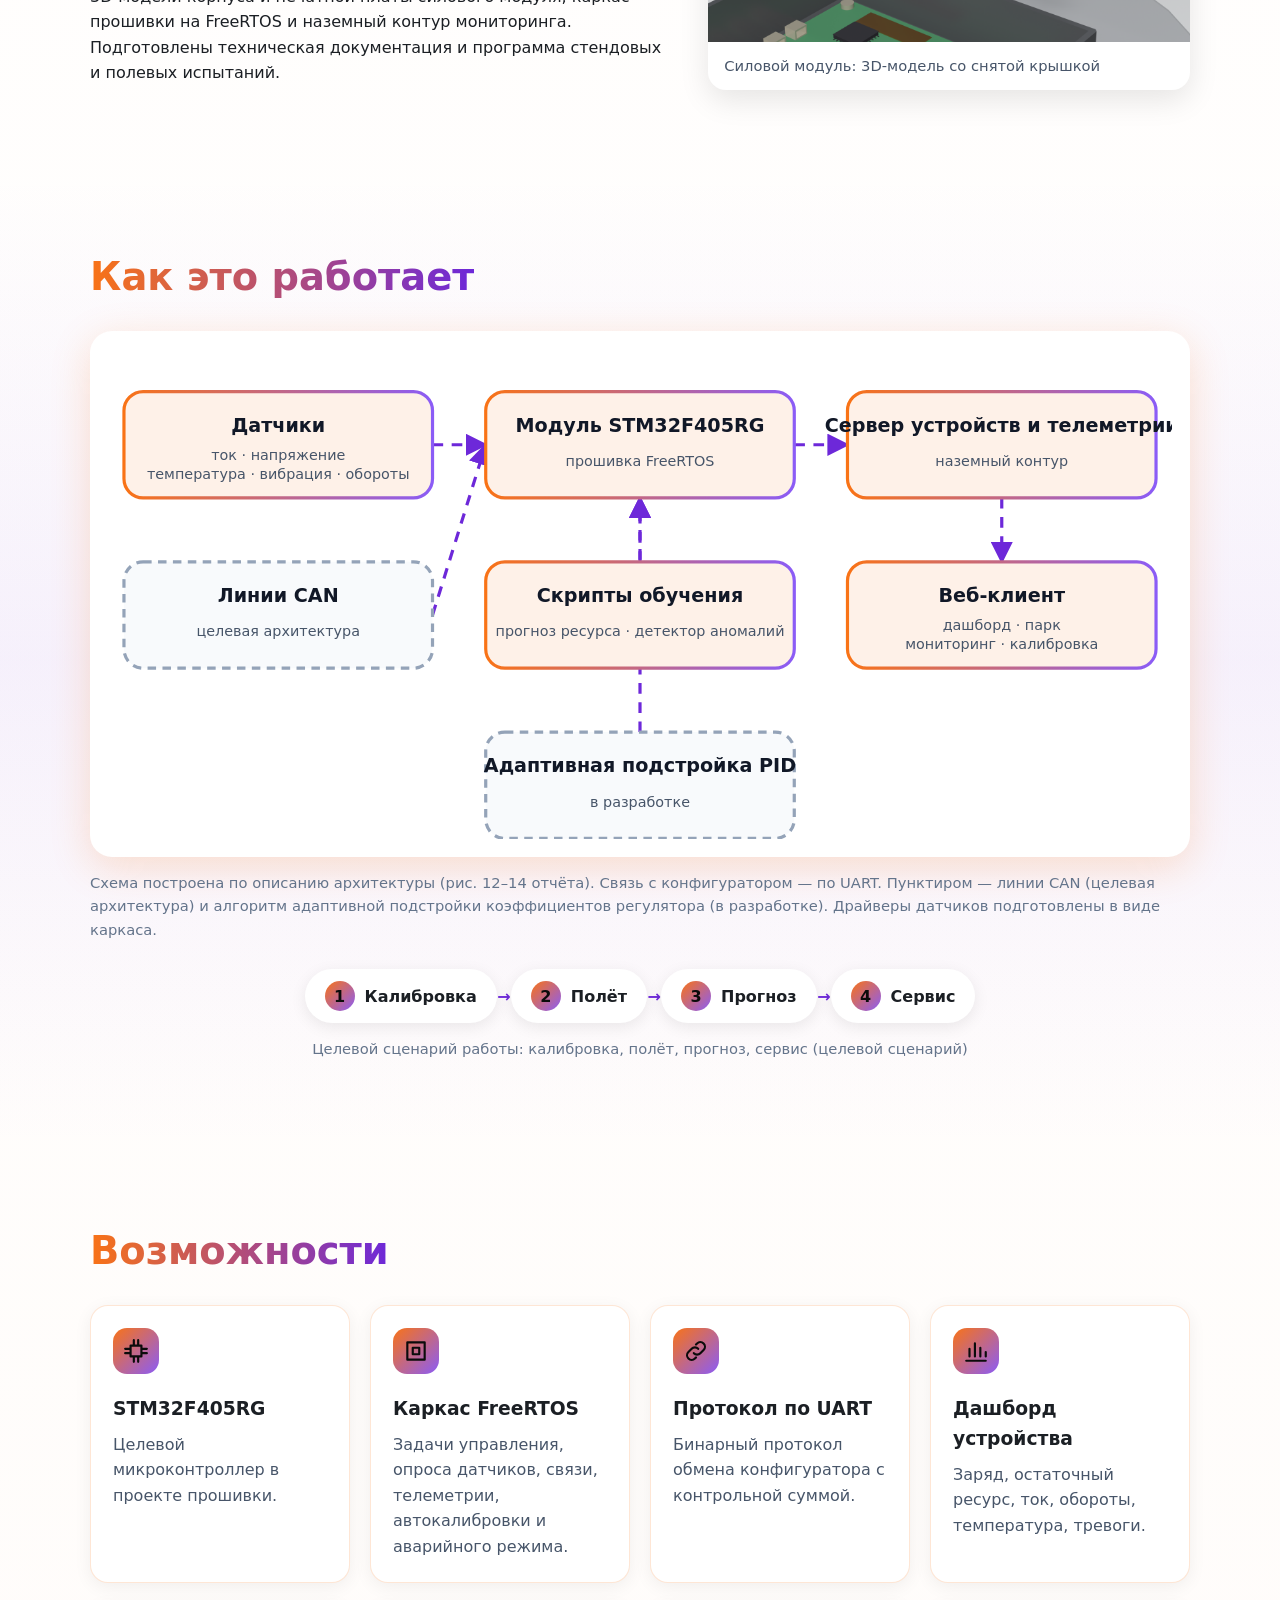
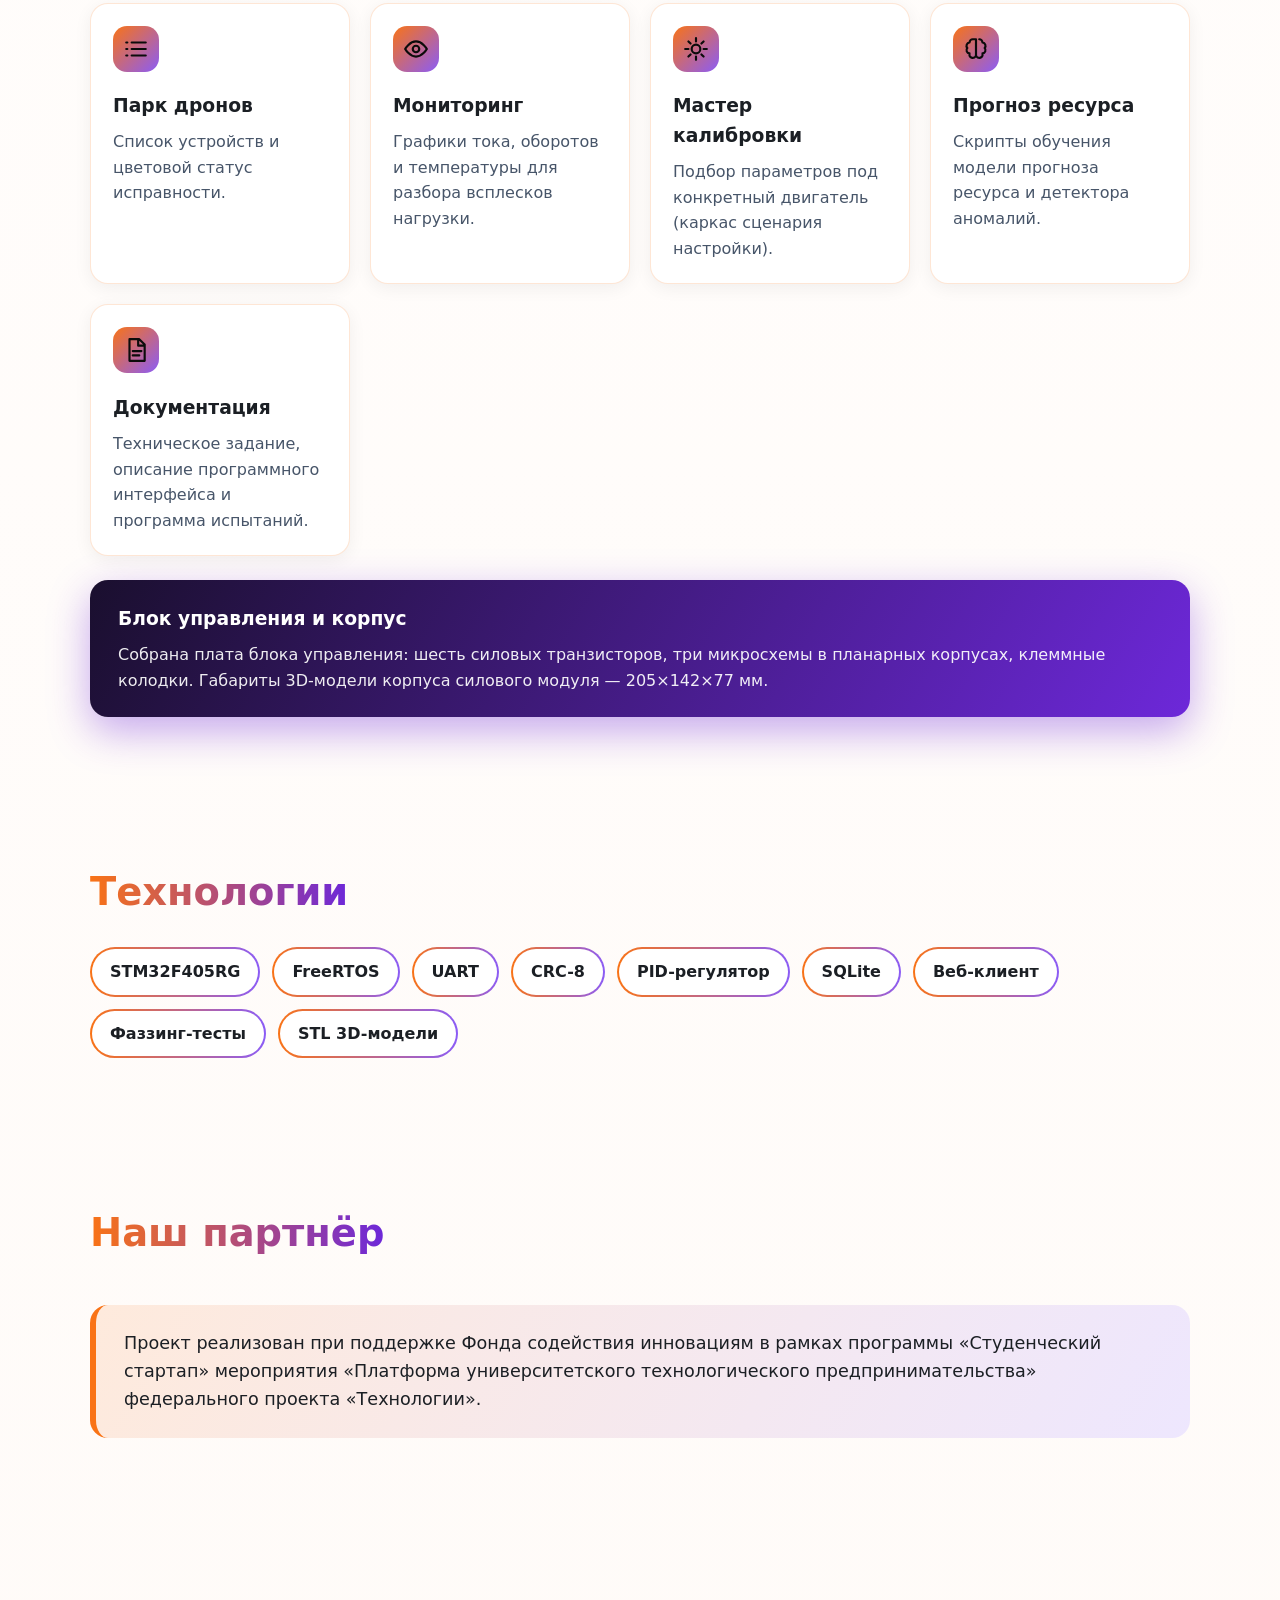
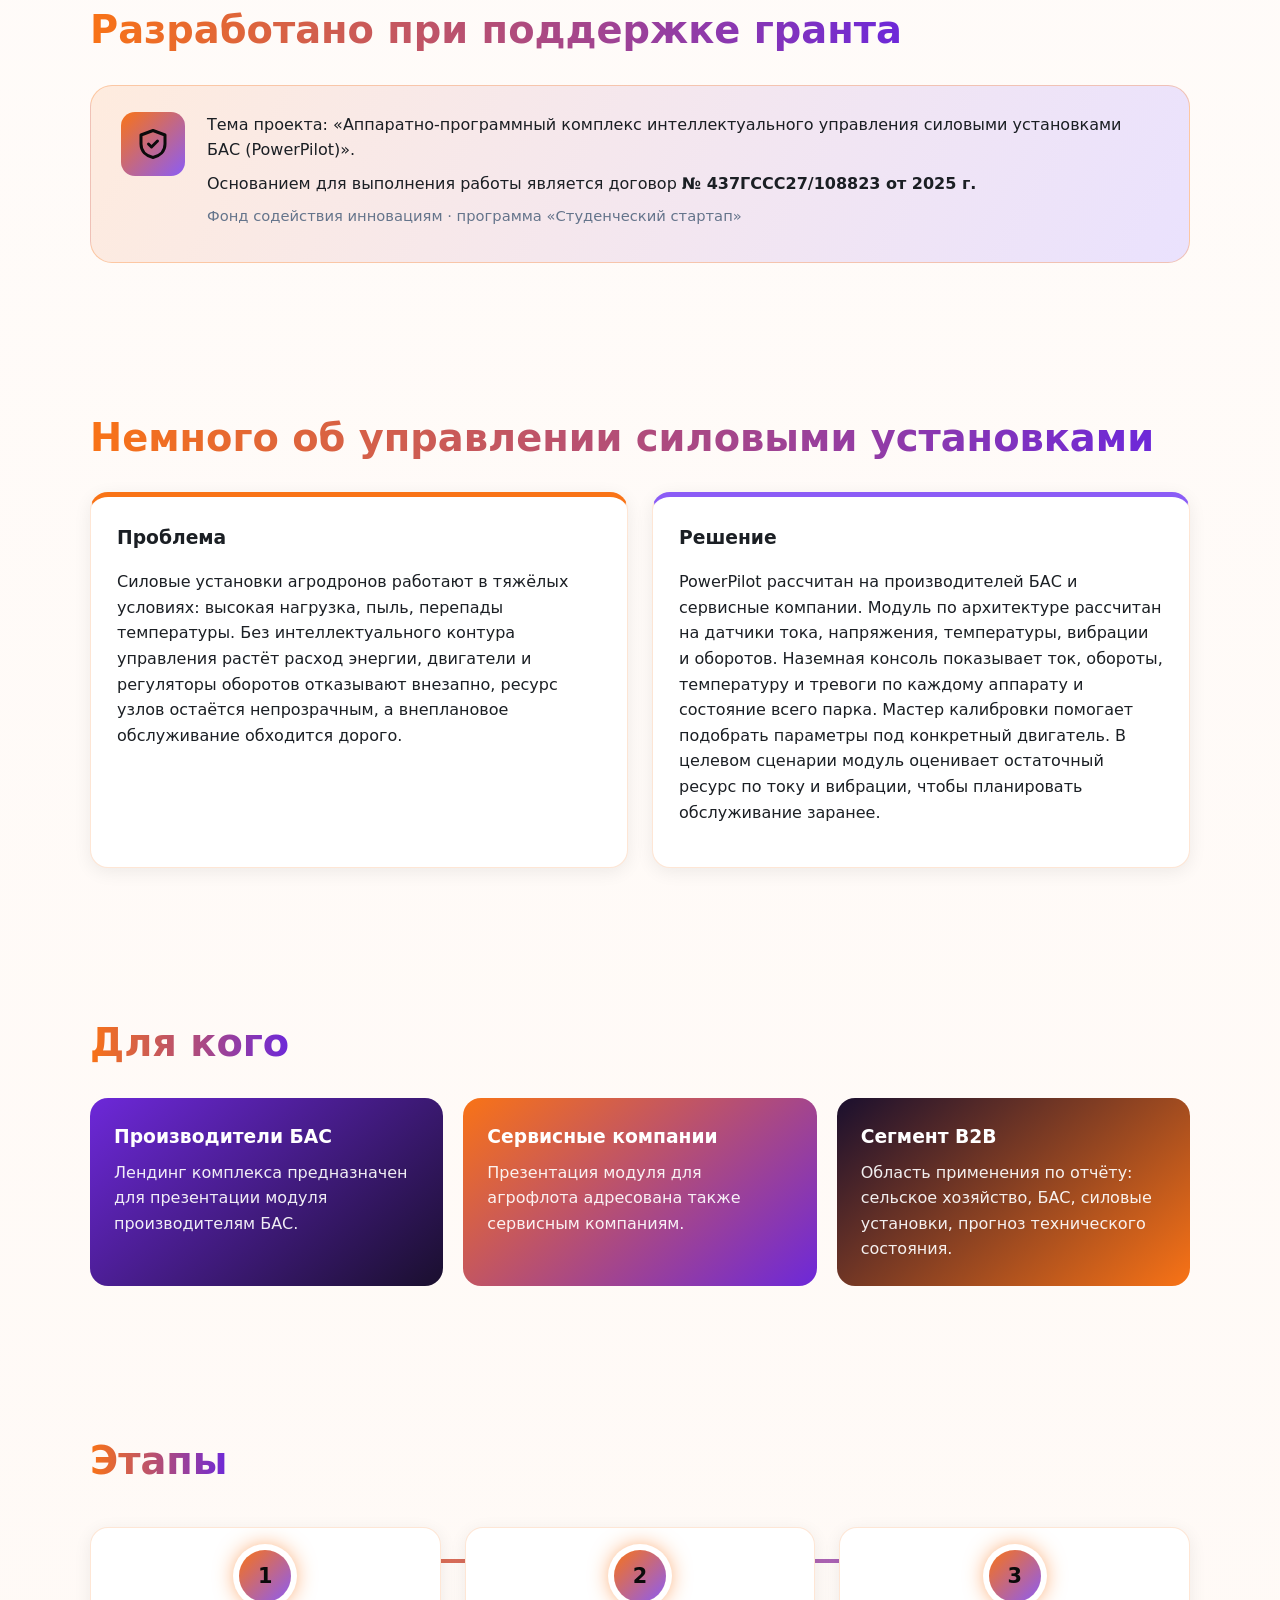
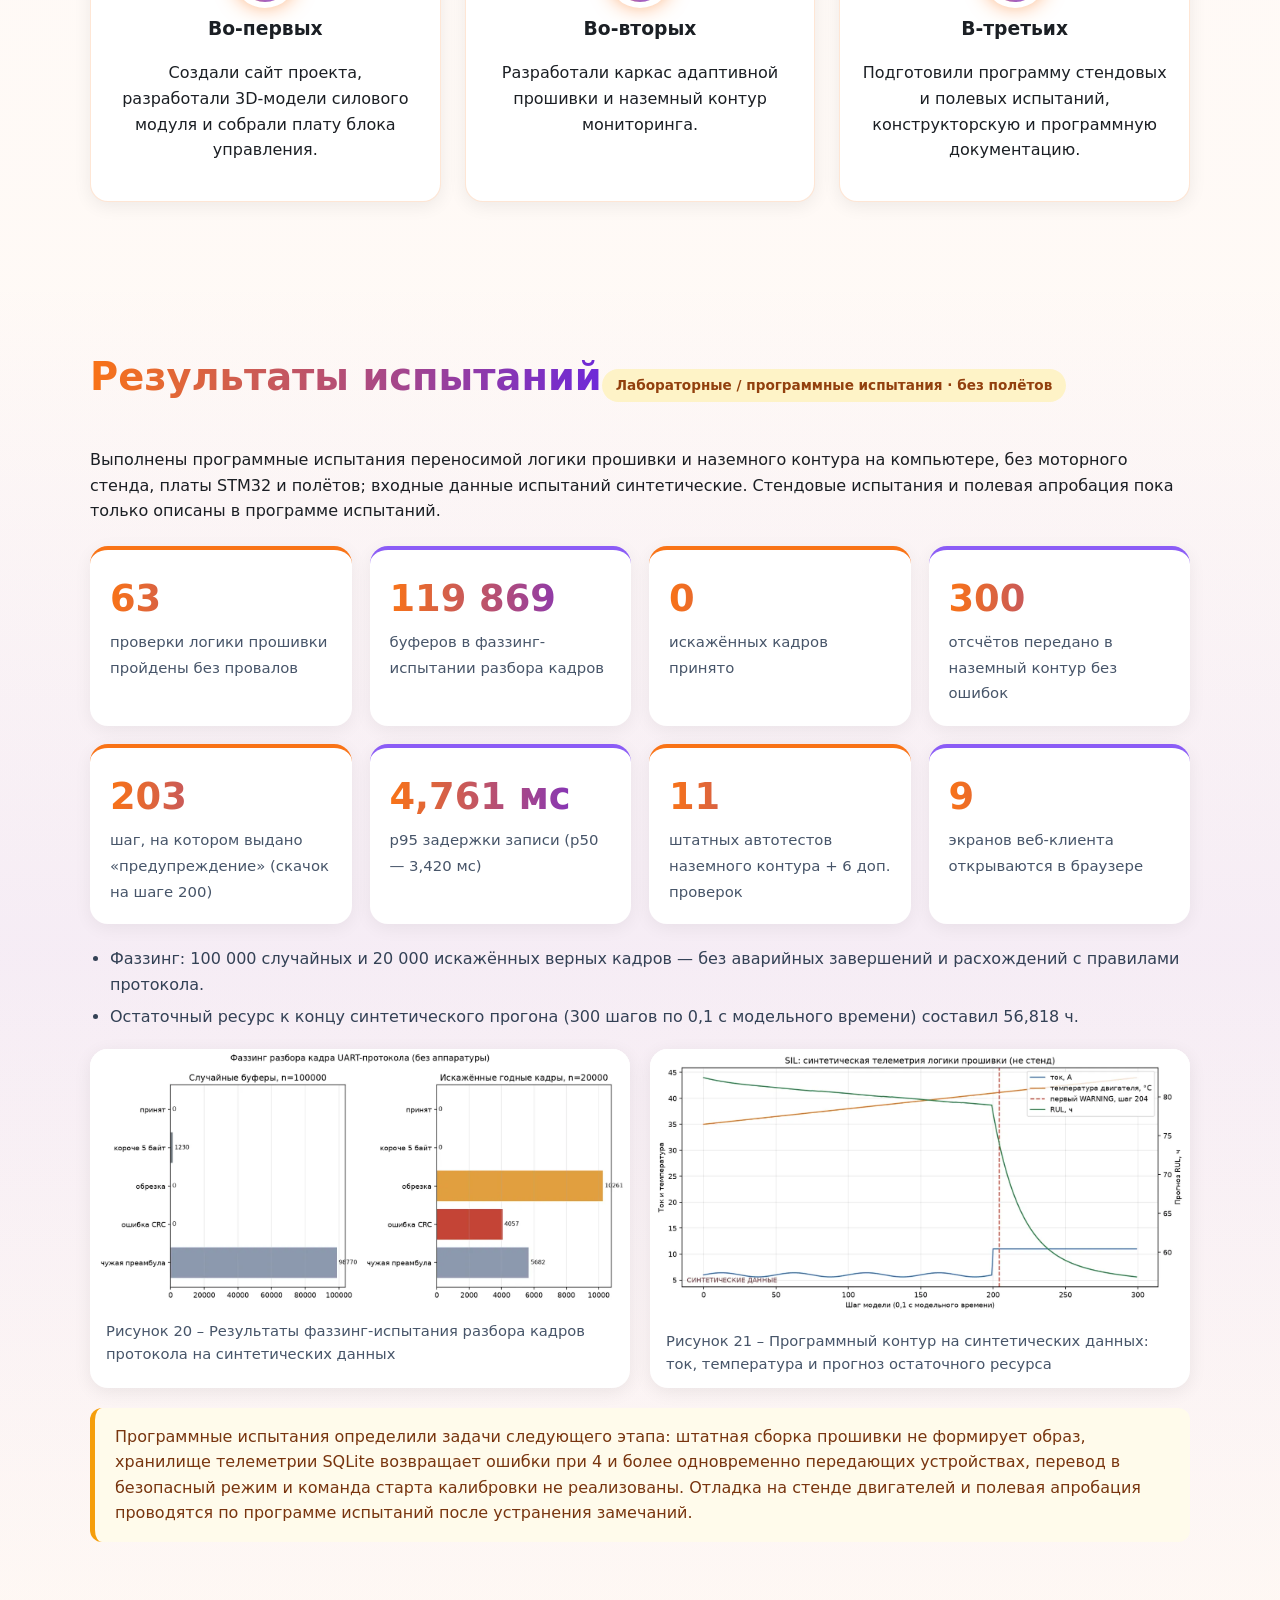
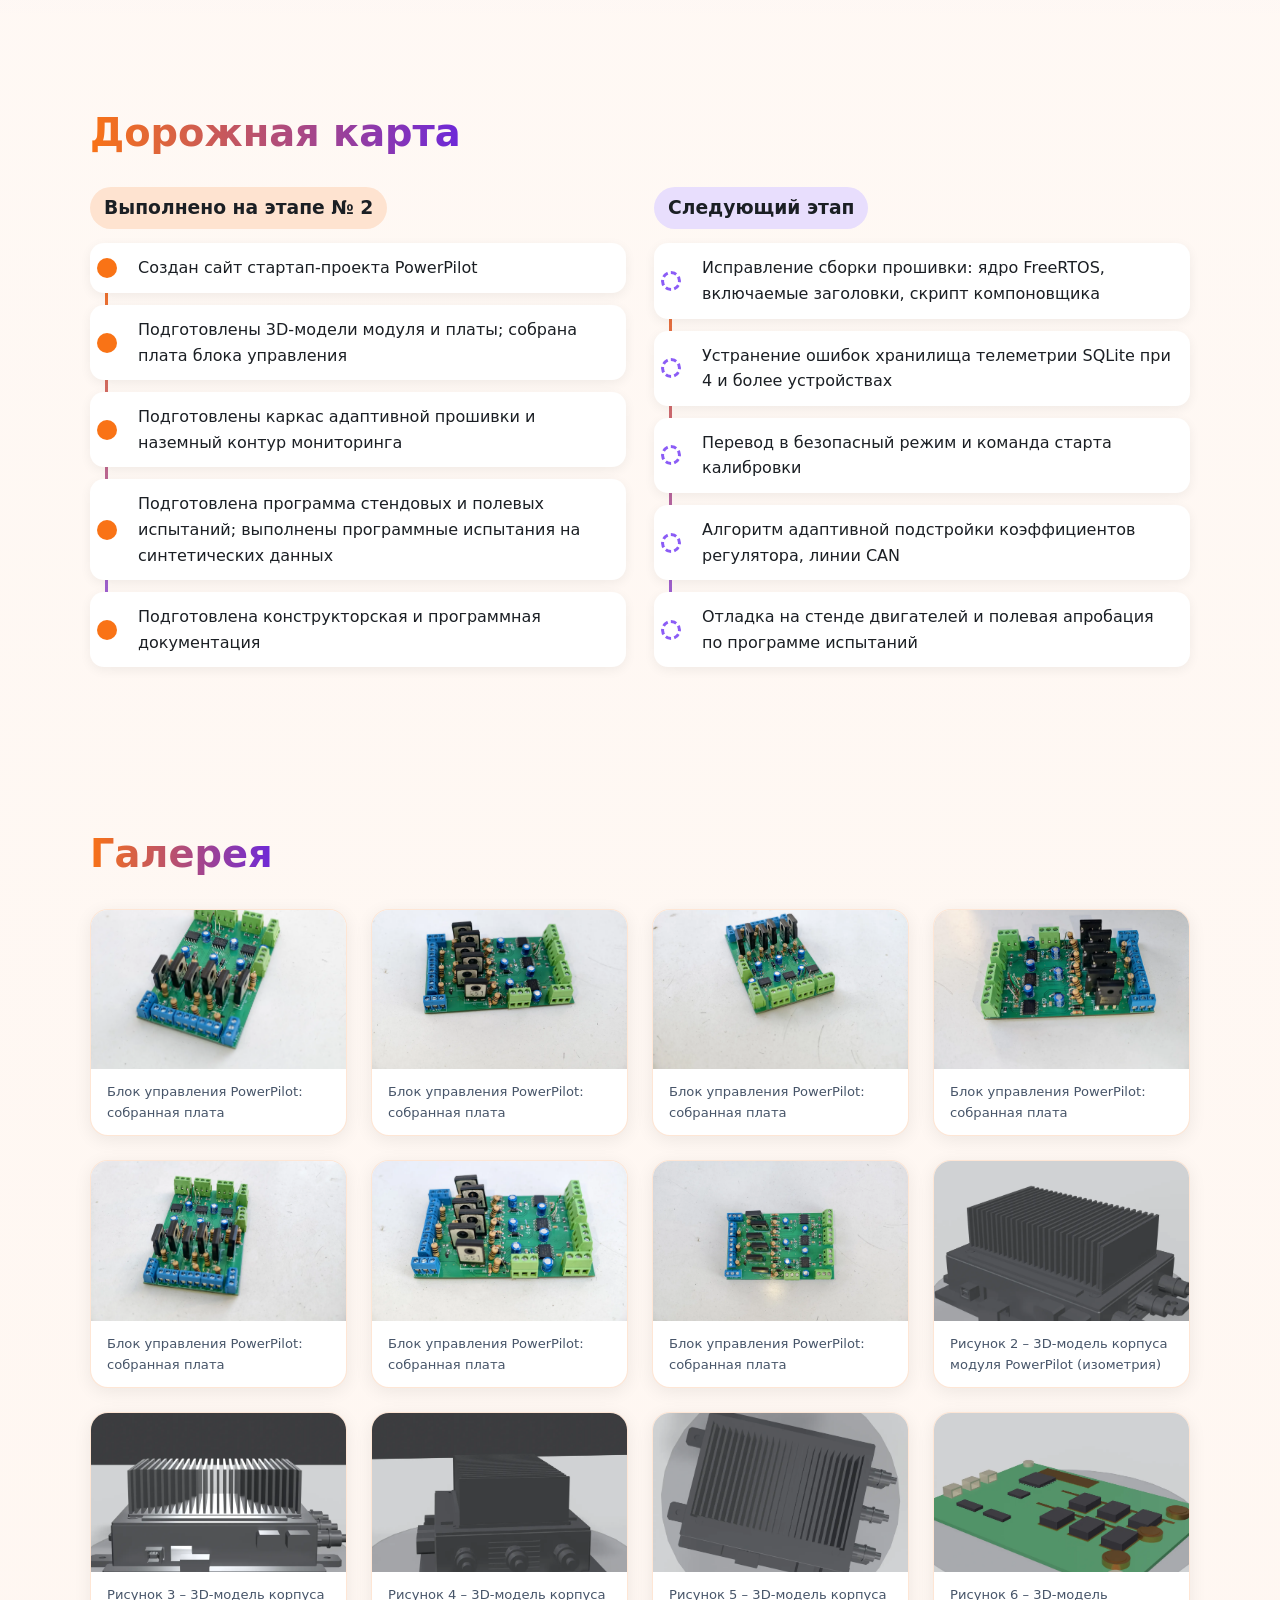
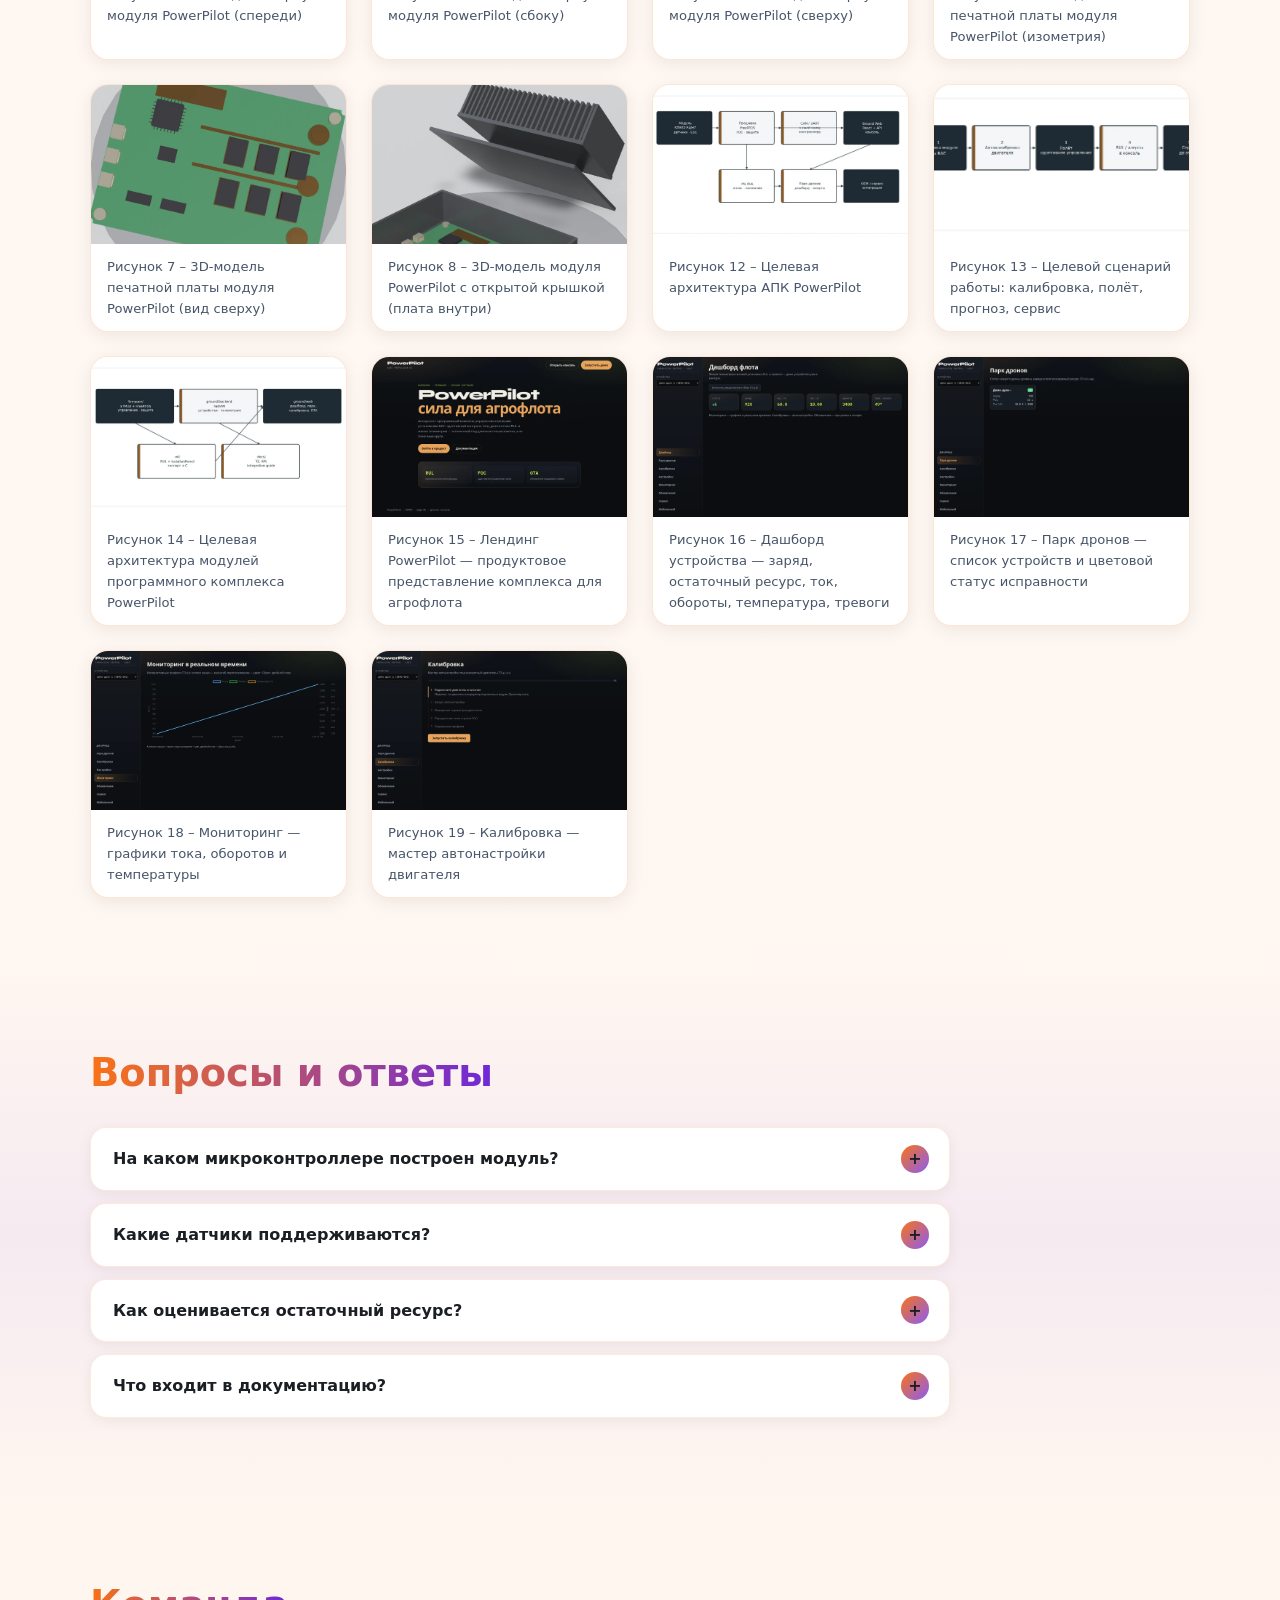
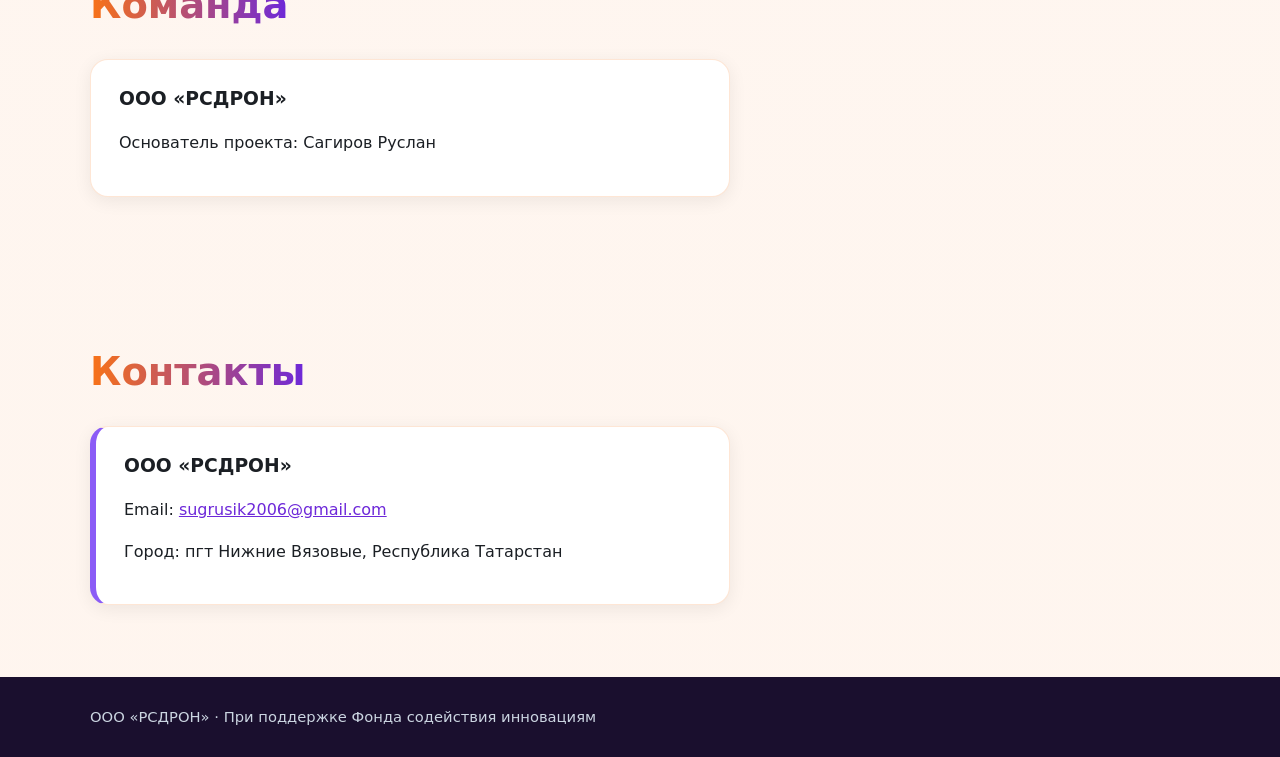
==== commit 23d4f5f5: "Убран вопрос о полётах" ====
--- a/index.html
+++ b/index.html
@@ -5,6 +5,6 @@
 <section id="partner" class="reveal"><div class="wrap"><h2>Наш партнёр</h2><p class="fund">Проект реализован при поддержке Фонда содействия инновациям в рамках программы «Студенческий стартап» мероприятия «Платформа университетского технологического предпринимательства» федерального проекта «Технологии».</p></div></section><section id="grant" class="reveal"><div class="wrap"><h2>Разработано при поддержке гранта</h2><div class="grant"><div class="gi"><svg viewBox="0 0 24 24" aria-hidden="true"><path d="M12 3l8 3v6c0 5-3.5 8-8 9-4.5-1-8-4-8-9V6zM9 12l2 2 4-4"/></svg></div><div><p>Тема проекта: «Аппаратно-программный комплекс интеллектуального управления силовыми установками БАС (PowerPilot)».</p><p>Основанием для выполнения работы является договор <b>№ 437ГССС27/108823 от 2025 г.</b></p><p class="note">Фонд содействия инновациям · программа «Студенческий стартап»</p></div></div></div></section>
 <section id="info" class="reveal"><div class="wrap"><h2>Немного об управлении силовыми установками</h2><div class="pb"><div><h3>Проблема</h3><p>Силовые установки агродронов работают в тяжёлых условиях: высокая нагрузка, пыль, перепады температуры. Без интеллектуального контура управления растёт расход энергии, двигатели и регуляторы оборотов отказывают внезапно, ресурс узлов остаётся непрозрачным, а внеплановое обслуживание обходится дорого.</p></div><div><h3>Решение</h3><p>PowerPilot рассчитан на производителей БАС и сервисные компании. Модуль по архитектуре рассчитан на датчики тока, напряжения, температуры, вибрации и оборотов. Наземная консоль показывает ток, обороты, температуру и тревоги по каждому аппарату и состояние всего парка. Мастер калибровки помогает подобрать параметры под конкретный двигатель. В целевом сценарии модуль оценивает остаточный ресурс по току и вибрации, чтобы планировать обслуживание заранее.</p></div></div></div></section><section id="who" class="reveal"><div class="wrap"><h2>Для кого</h2><div class="who"><div class="wc"><h3>Производители БАС</h3><p>Лендинг комплекса предназначен для презентации модуля производителям БАС.</p></div><div class="wc"><h3>Сервисные компании</h3><p>Презентация модуля для агрофлота адресована также сервисным компаниям.</p></div><div class="wc"><h3>Сегмент B2B</h3><p>Область применения по отчёту: сельское хозяйство, БАС, силовые установки, прогноз технического состояния.</p></div></div></div></section>
 <section id="steps" class="reveal"><div class="wrap"><h2>Этапы</h2><div class="steps"><div class="step"><div class="n">1</div><h3>Во-первых</h3><p>Создали сайт проекта, разработали 3D-модели силового модуля и собрали плату блока управления.</p></div><div class="step"><div class="n">2</div><h3>Во-вторых</h3><p>Разработали каркас адаптивной прошивки и наземный контур мониторинга.</p></div><div class="step"><div class="n">3</div><h3>В-третьих</h3><p>Подготовили программу стендовых и полевых испытаний, конструкторскую и программную документацию.</p></div></div></div></section><section id="tests" class="reveal"><div class="wrap"><h2>Результаты испытаний</h2><div class="badge">Лабораторные / программные испытания · без полётов</div><p>Выполнены программные испытания переносимой логики прошивки и наземного контура на компьютере, без моторного стенда, платы STM32 и полётов; входные данные испытаний синтетические. Стендовые испытания и полевая апробация пока только описаны в программе испытаний.</p><div class="counters"><div class="ct"><b data-to="63" data-dec="0" data-suf="">63</b><span>проверки логики прошивки пройдены без провалов</span></div><div class="ct"><b data-to="120000" data-dec="0" data-suf="">120 000</b><span>буферов в фаззинг-испытании разбора кадров</span></div><div class="ct"><b data-to="0" data-dec="0" data-suf="">0</b><span>искажённых кадров принято</span></div><div class="ct"><b data-to="300" data-dec="0" data-suf="">300</b><span>отсчётов передано в наземный контур без ошибок</span></div><div class="ct"><b data-to="204" data-dec="0" data-suf="">204</b><span>шаг, на котором выдано «предупреждение» (скачок на шаге 200)</span></div><div class="ct"><b data-to="4.776" data-dec="3" data-suf=" мс">4,776 мс</b><span>p95 задержки записи (p50 — 3,420 мс)</span></div><div class="ct"><b data-to="11" data-dec="0" data-suf="">11</b><span>штатных автотестов наземного контура + 6 доп. проверок</span></div><div class="ct"><b data-to="9" data-dec="0" data-suf="">9</b><span>экранов веб-клиента открываются в браузере</span></div></div><ul class="more"><li>Фаззинг: 100 000 случайных и 20 000 искажённых верных кадров — без аварийных завершений и расхождений с правилами протокола.</li><li>Остаточный ресурс к концу синтетического прогона (300 шагов по 0,1 с модельного времени) составил 56,818 ч.</li></ul><div class="charts"><figure><img src="img/r/fig20.webp" alt="Рисунок 20 – Результаты фаззинг-испытания разбора кадров протокола на синтетических данных" loading="lazy"><figcaption>Рисунок 20 – Результаты фаззинг-испытания разбора кадров протокола на синтетических данных</figcaption></figure><figure><img src="img/r/fig21.webp" alt="Рисунок 21 – Программный контур на синтетических данных: ток, температура и прогноз остаточного ресурса" loading="lazy"><figcaption>Рисунок 21 – Программный контур на синтетических данных: ток, температура и прогноз остаточного ресурса</figcaption></figure></div><p class="limits">Программные испытания определили задачи следующего этапа: штатная сборка прошивки не формирует образ, хранилище телеметрии SQLite возвращает ошибки при 4 и более одновременно передающих устройствах, перевод в безопасный режим и команда старта калибровки не реализованы. Отладка на стенде двигателей и полевая апробация проводятся по программе испытаний после устранения замечаний.</p></div></section><section id="roadmap" class="reveal"><div class="wrap"><h2>Дорожная карта</h2><div class="road"><div><h3 class="rh done">Выполнено на этапе № 2</h3><ul><li class="ok">Создан сайт стартап-проекта PowerPilot</li><li class="ok">Подготовлены 3D-модели модуля и платы; собрана плата блока управления</li><li class="ok">Подготовлены каркас адаптивной прошивки и наземный контур мониторинга</li><li class="ok">Подготовлена программа стендовых и полевых испытаний; выполнены программные испытания на синтетических данных</li><li class="ok">Подготовлена конструкторская и программная документация</li></ul></div><div><h3 class="rh next">Следующий этап</h3><ul><li class="nx">Исправление сборки прошивки: ядро FreeRTOS, включаемые заголовки, скрипт компоновщика</li><li class="nx">Устранение ошибок хранилища телеметрии SQLite при 4 и более устройствах</li><li class="nx">Перевод в безопасный режим и команда старта калибровки</li><li class="nx">Алгоритм адаптивной подстройки коэффициентов регулятора, линии CAN</li><li class="nx">Отладка на стенде двигателей и полевая апробация по программе испытаний</li></ul></div></div></div></section>
-<section id="gallery" class="reveal"><div class="wrap"><h2>Галерея</h2><div class="cards gal"><figure><img src="img/r/photo1.webp" alt="Блок управления PowerPilot: собранная плата" loading="lazy"><figcaption>Блок управления PowerPilot: собранная плата</figcaption></figure><figure><img src="img/r/photo2.webp" alt="Блок управления PowerPilot: собранная плата" loading="lazy"><figcaption>Блок управления PowerPilot: собранная плата</figcaption></figure><figure><img src="img/r/photo3.webp" alt="Блок управления PowerPilot: собранная плата" loading="lazy"><figcaption>Блок управления PowerPilot: собранная плата</figcaption></figure><figure><img src="img/r/photo4.webp" alt="Блок управления PowerPilot: собранная плата" loading="lazy"><figcaption>Блок управления PowerPilot: собранная плата</figcaption></figure><figure><img src="img/r/photo5.webp" alt="Блок управления PowerPilot: собранная плата" loading="lazy"><figcaption>Блок управления PowerPilot: собранная плата</figcaption></figure><figure><img src="img/r/photo6.webp" alt="Блок управления PowerPilot: собранная плата" loading="lazy"><figcaption>Блок управления PowerPilot: собранная плата</figcaption></figure><figure><img src="img/r/photo7.webp" alt="Блок управления PowerPilot: собранная плата" loading="lazy"><figcaption>Блок управления PowerPilot: собранная плата</figcaption></figure><figure><img src="img/r/fig02.webp" alt="Рисунок 2 – 3D-модель корпуса модуля PowerPilot (изометрия)" loading="lazy"><figcaption>Рисунок 2 – 3D-модель корпуса модуля PowerPilot (изометрия)</figcaption></figure><figure><img src="img/r/fig03.webp" alt="Рисунок 3 – 3D-модель корпуса модуля PowerPilot (спереди)" loading="lazy"><figcaption>Рисунок 3 – 3D-модель корпуса модуля PowerPilot (спереди)</figcaption></figure><figure><img src="img/r/fig04.webp" alt="Рисунок 4 – 3D-модель корпуса модуля PowerPilot (сбоку)" loading="lazy"><figcaption>Рисунок 4 – 3D-модель корпуса модуля PowerPilot (сбоку)</figcaption></figure><figure><img src="img/r/fig05.webp" alt="Рисунок 5 – 3D-модель корпуса модуля PowerPilot (сверху)" loading="lazy"><figcaption>Рисунок 5 – 3D-модель корпуса модуля PowerPilot (сверху)</figcaption></figure><figure><img src="img/r/fig06.webp" alt="Рисунок 6 – 3D-модель печатной платы модуля PowerPilot (изометрия)" loading="lazy"><figcaption>Рисунок 6 – 3D-модель печатной платы модуля PowerPilot (изометрия)</figcaption></figure><figure><img src="img/r/fig07.webp" alt="Рисунок 7 – 3D-модель печатной платы модуля PowerPilot (вид сверху)" loading="lazy"><figcaption>Рисунок 7 – 3D-модель печатной платы модуля PowerPilot (вид сверху)</figcaption></figure><figure><img src="img/r/fig08.webp" alt="Рисунок 8 – 3D-модель модуля PowerPilot с открытой крышкой (плата внутри)" loading="lazy"><figcaption>Рисунок 8 – 3D-модель модуля PowerPilot с открытой крышкой (плата внутри)</figcaption></figure><figure><img src="img/r/fig12.webp" alt="Рисунок 12 – Целевая архитектура АПК PowerPilot" loading="lazy"><figcaption>Рисунок 12 – Целевая архитектура АПК PowerPilot</figcaption></figure><figure><img src="img/r/fig13.webp" alt="Рисунок 13 – Целевой сценарий работы: калибровка, полёт, прогноз, сервис" loading="lazy"><figcaption>Рисунок 13 – Целевой сценарий работы: калибровка, полёт, прогноз, сервис</figcaption></figure><figure><img src="img/r/fig14.webp" alt="Рисунок 14 – Целевая архитектура модулей программного комплекса PowerPilot" loading="lazy"><figcaption>Рисунок 14 – Целевая архитектура модулей программного комплекса PowerPilot</figcaption></figure><figure><img src="img/r/fig15.webp" alt="Рисунок 15 – Лендинг PowerPilot — продуктовое представление комплекса для агрофлота" loading="lazy"><figcaption>Рисунок 15 – Лендинг PowerPilot — продуктовое представление комплекса для агрофлота</figcaption></figure><figure><img src="img/r/fig16.webp" alt="Рисунок 16 – Дашборд устройства — заряд, остаточный ресурс, ток, обороты, температура, тревоги" loading="lazy"><figcaption>Рисунок 16 – Дашборд устройства — заряд, остаточный ресурс, ток, обороты, температура, тревоги</figcaption></figure><figure><img src="img/r/fig17.webp" alt="Рисунок 17 – Парк дронов — список устройств и цветовой статус исправности" loading="lazy"><figcaption>Рисунок 17 – Парк дронов — список устройств и цветовой статус исправности</figcaption></figure><figure><img src="img/r/fig18.webp" alt="Рисунок 18 – Мониторинг — графики тока, оборотов и температуры" loading="lazy"><figcaption>Рисунок 18 – Мониторинг — графики тока, оборотов и температуры</figcaption></figure><figure><img src="img/r/fig19.webp" alt="Рисунок 19 – Калибровка — мастер автонастройки двигателя" loading="lazy"><figcaption>Рисунок 19 – Калибровка — мастер автонастройки двигателя</figcaption></figure></div></div></section><section id="faq" class="reveal"><div class="wrap"><h2>Вопросы и ответы</h2><div class="faq"><details><summary>Испытан ли модуль на стенде или в полёте?</summary><p>Нет. Подготовлена программа стендовых и полевых испытаний; выполнены только программные испытания логики прошивки и наземного контура на компьютере, на синтетических данных, без моторного стенда, платы STM32 и полётов.</p></details><details><summary>На каком микроконтроллере построен модуль?</summary><p>В проекте прошивки целевой микроконтроллер — STM32F405RG.</p></details><details><summary>Какие датчики поддерживаются?</summary><p>Модуль по архитектуре рассчитан на датчики тока, напряжения, температуры, вибрации и оборотов; драйверы датчиков подготовлены в виде каркаса.</p></details><details><summary>Как оценивается остаточный ресурс?</summary><p>В целевом сценарии модуль опрашивает датчики и оценивает остаточный ресурс по току и вибрации; автокалибровка и оценка остаточного ресурса подготовлены в виде каркаса.</p></details><details><summary>Что входит в документацию?</summary><p>Техническое задание, описание программного интерфейса наземного контура, программа испытаний, 3D-модели корпуса и платы.</p></details></div></div></section><section id="team" class="reveal"><div class="wrap"><h2>Команда</h2><div class="team"><h3>ООО «РСДРОН»</h3><p>Основатель проекта: Сагиров Руслан</p></div></div></section>
+<section id="gallery" class="reveal"><div class="wrap"><h2>Галерея</h2><div class="cards gal"><figure><img src="img/r/photo1.webp" alt="Блок управления PowerPilot: собранная плата" loading="lazy"><figcaption>Блок управления PowerPilot: собранная плата</figcaption></figure><figure><img src="img/r/photo2.webp" alt="Блок управления PowerPilot: собранная плата" loading="lazy"><figcaption>Блок управления PowerPilot: собранная плата</figcaption></figure><figure><img src="img/r/photo3.webp" alt="Блок управления PowerPilot: собранная плата" loading="lazy"><figcaption>Блок управления PowerPilot: собранная плата</figcaption></figure><figure><img src="img/r/photo4.webp" alt="Блок управления PowerPilot: собранная плата" loading="lazy"><figcaption>Блок управления PowerPilot: собранная плата</figcaption></figure><figure><img src="img/r/photo5.webp" alt="Блок управления PowerPilot: собранная плата" loading="lazy"><figcaption>Блок управления PowerPilot: собранная плата</figcaption></figure><figure><img src="img/r/photo6.webp" alt="Блок управления PowerPilot: собранная плата" loading="lazy"><figcaption>Блок управления PowerPilot: собранная плата</figcaption></figure><figure><img src="img/r/photo7.webp" alt="Блок управления PowerPilot: собранная плата" loading="lazy"><figcaption>Блок управления PowerPilot: собранная плата</figcaption></figure><figure><img src="img/r/fig02.webp" alt="Рисунок 2 – 3D-модель корпуса модуля PowerPilot (изометрия)" loading="lazy"><figcaption>Рисунок 2 – 3D-модель корпуса модуля PowerPilot (изометрия)</figcaption></figure><figure><img src="img/r/fig03.webp" alt="Рисунок 3 – 3D-модель корпуса модуля PowerPilot (спереди)" loading="lazy"><figcaption>Рисунок 3 – 3D-модель корпуса модуля PowerPilot (спереди)</figcaption></figure><figure><img src="img/r/fig04.webp" alt="Рисунок 4 – 3D-модель корпуса модуля PowerPilot (сбоку)" loading="lazy"><figcaption>Рисунок 4 – 3D-модель корпуса модуля PowerPilot (сбоку)</figcaption></figure><figure><img src="img/r/fig05.webp" alt="Рисунок 5 – 3D-модель корпуса модуля PowerPilot (сверху)" loading="lazy"><figcaption>Рисунок 5 – 3D-модель корпуса модуля PowerPilot (сверху)</figcaption></figure><figure><img src="img/r/fig06.webp" alt="Рисунок 6 – 3D-модель печатной платы модуля PowerPilot (изометрия)" loading="lazy"><figcaption>Рисунок 6 – 3D-модель печатной платы модуля PowerPilot (изометрия)</figcaption></figure><figure><img src="img/r/fig07.webp" alt="Рисунок 7 – 3D-модель печатной платы модуля PowerPilot (вид сверху)" loading="lazy"><figcaption>Рисунок 7 – 3D-модель печатной платы модуля PowerPilot (вид сверху)</figcaption></figure><figure><img src="img/r/fig08.webp" alt="Рисунок 8 – 3D-модель модуля PowerPilot с открытой крышкой (плата внутри)" loading="lazy"><figcaption>Рисунок 8 – 3D-модель модуля PowerPilot с открытой крышкой (плата внутри)</figcaption></figure><figure><img src="img/r/fig12.webp" alt="Рисунок 12 – Целевая архитектура АПК PowerPilot" loading="lazy"><figcaption>Рисунок 12 – Целевая архитектура АПК PowerPilot</figcaption></figure><figure><img src="img/r/fig13.webp" alt="Рисунок 13 – Целевой сценарий работы: калибровка, полёт, прогноз, сервис" loading="lazy"><figcaption>Рисунок 13 – Целевой сценарий работы: калибровка, полёт, прогноз, сервис</figcaption></figure><figure><img src="img/r/fig14.webp" alt="Рисунок 14 – Целевая архитектура модулей программного комплекса PowerPilot" loading="lazy"><figcaption>Рисунок 14 – Целевая архитектура модулей программного комплекса PowerPilot</figcaption></figure><figure><img src="img/r/fig15.webp" alt="Рисунок 15 – Лендинг PowerPilot — продуктовое представление комплекса для агрофлота" loading="lazy"><figcaption>Рисунок 15 – Лендинг PowerPilot — продуктовое представление комплекса для агрофлота</figcaption></figure><figure><img src="img/r/fig16.webp" alt="Рисунок 16 – Дашборд устройства — заряд, остаточный ресурс, ток, обороты, температура, тревоги" loading="lazy"><figcaption>Рисунок 16 – Дашборд устройства — заряд, остаточный ресурс, ток, обороты, температура, тревоги</figcaption></figure><figure><img src="img/r/fig17.webp" alt="Рисунок 17 – Парк дронов — список устройств и цветовой статус исправности" loading="lazy"><figcaption>Рисунок 17 – Парк дронов — список устройств и цветовой статус исправности</figcaption></figure><figure><img src="img/r/fig18.webp" alt="Рисунок 18 – Мониторинг — графики тока, оборотов и температуры" loading="lazy"><figcaption>Рисунок 18 – Мониторинг — графики тока, оборотов и температуры</figcaption></figure><figure><img src="img/r/fig19.webp" alt="Рисунок 19 – Калибровка — мастер автонастройки двигателя" loading="lazy"><figcaption>Рисунок 19 – Калибровка — мастер автонастройки двигателя</figcaption></figure></div></div></section><section id="faq" class="reveal"><div class="wrap"><h2>Вопросы и ответы</h2><div class="faq"><details><summary>На каком микроконтроллере построен модуль?</summary><p>В проекте прошивки целевой микроконтроллер — STM32F405RG.</p></details><details><summary>Какие датчики поддерживаются?</summary><p>Модуль по архитектуре рассчитан на датчики тока, напряжения, температуры, вибрации и оборотов; драйверы датчиков подготовлены в виде каркаса.</p></details><details><summary>Как оценивается остаточный ресурс?</summary><p>В целевом сценарии модуль опрашивает датчики и оценивает остаточный ресурс по току и вибрации; автокалибровка и оценка остаточного ресурса подготовлены в виде каркаса.</p></details><details><summary>Что входит в документацию?</summary><p>Техническое задание, описание программного интерфейса наземного контура, программа испытаний, 3D-модели корпуса и платы.</p></details></div></div></section><section id="team" class="reveal"><div class="wrap"><h2>Команда</h2><div class="team"><h3>ООО «РСДРОН»</h3><p>Основатель проекта: Сагиров Руслан</p></div></div></section>
 <section id="contacts" class="reveal"><div class="wrap"><h2>Контакты</h2><div class="team contacts"><h3>ООО «РСДРОН»</h3><p>Email: <a href="mailto:sugrusik2006@gmail.com">sugrusik2006@gmail.com</a></p><p>Город: пгт Нижние Вязовые, Республика Татарстан</p></div></div></section>
 <footer><div class="wrap">ООО «РСДРОН» · При поддержке Фонда содействия инновациям</div></footer><div id="lb" hidden><button aria-label="Закрыть">×</button><img alt=""><p></p></div><script src="app.js" defer></script></body></html>
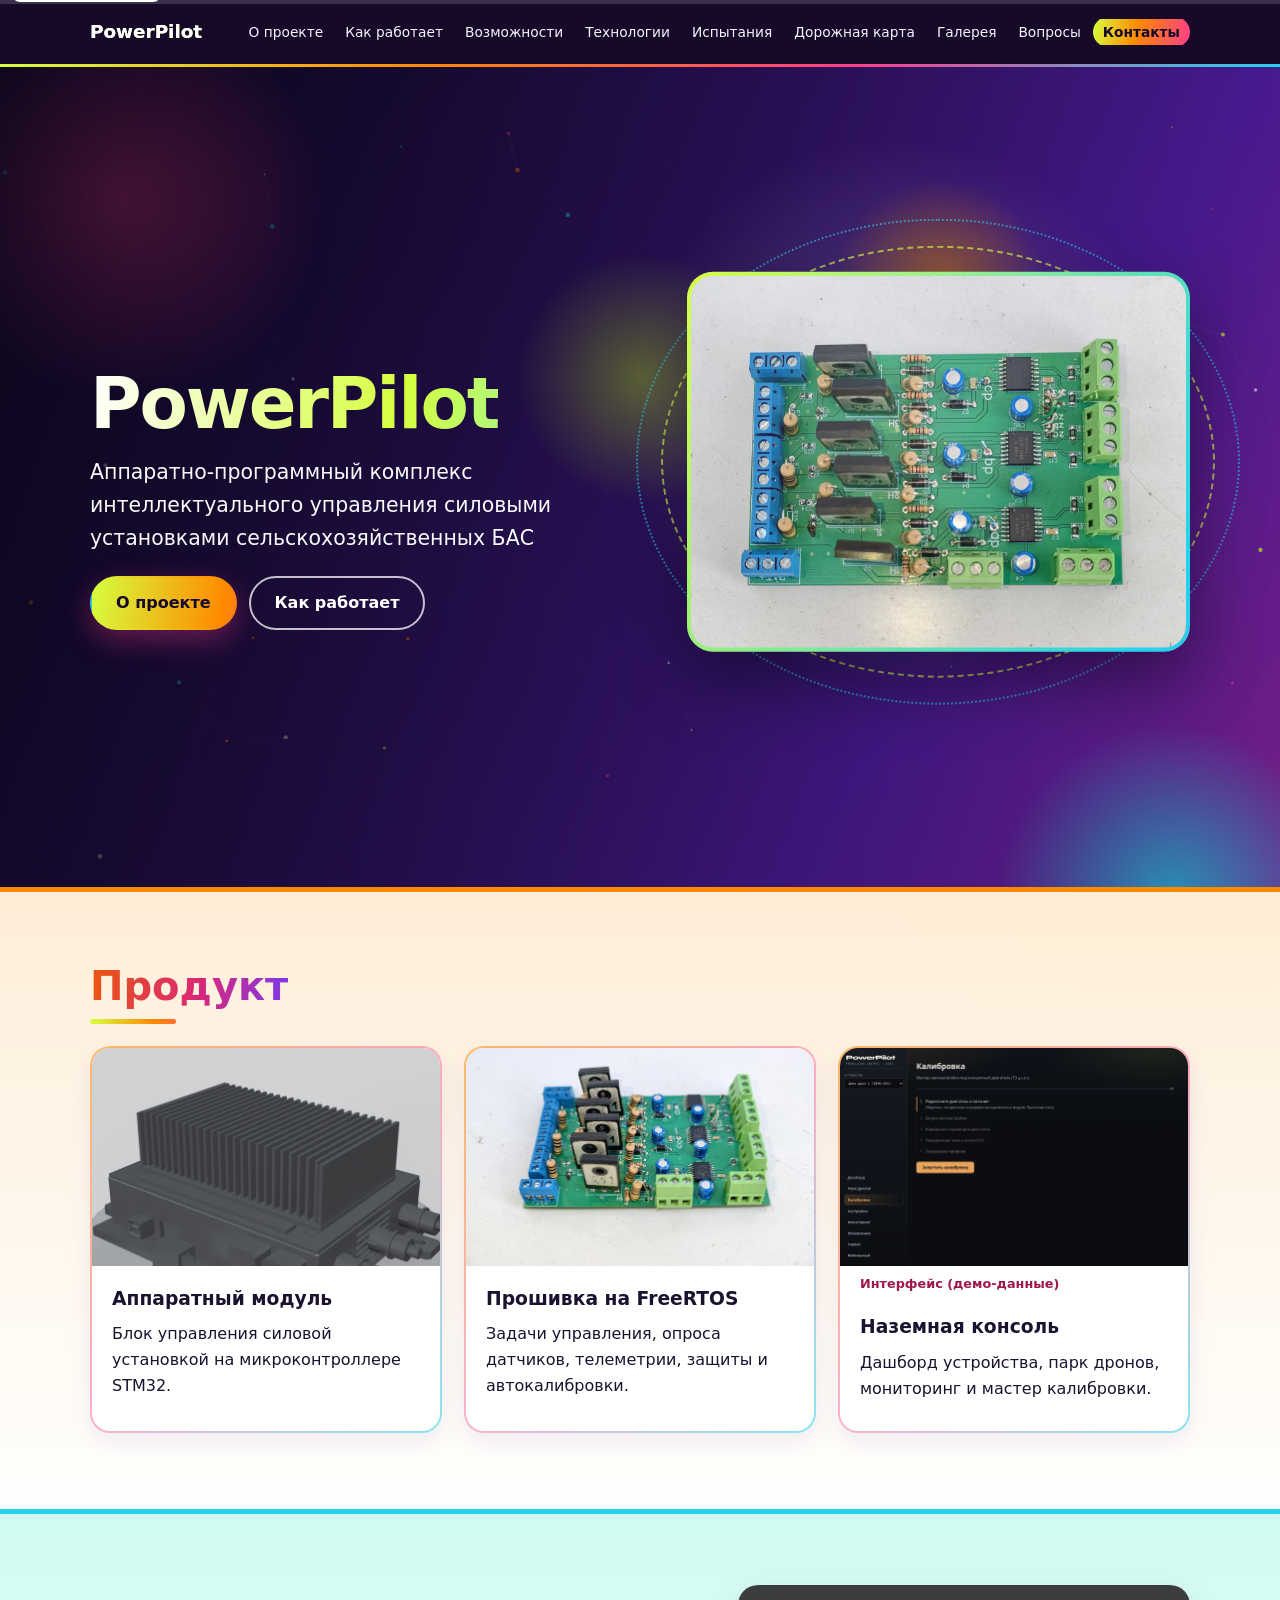
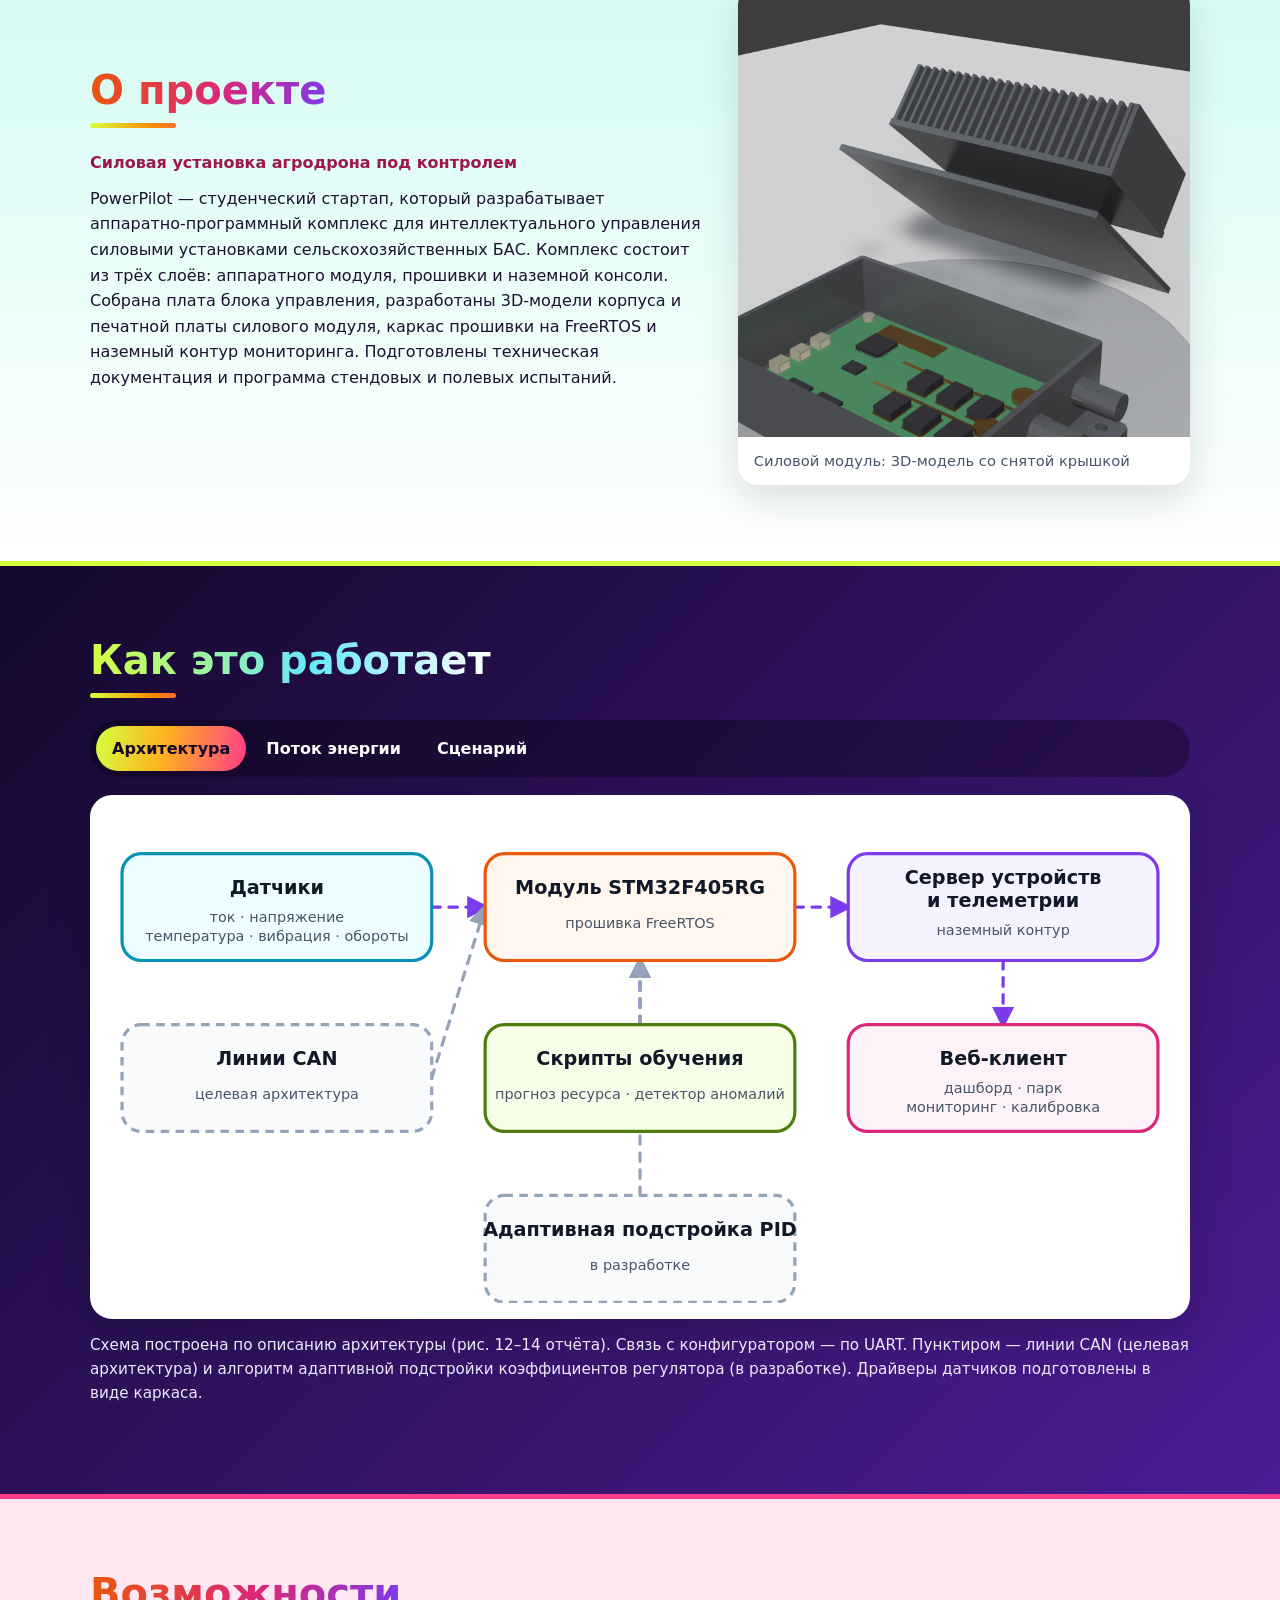
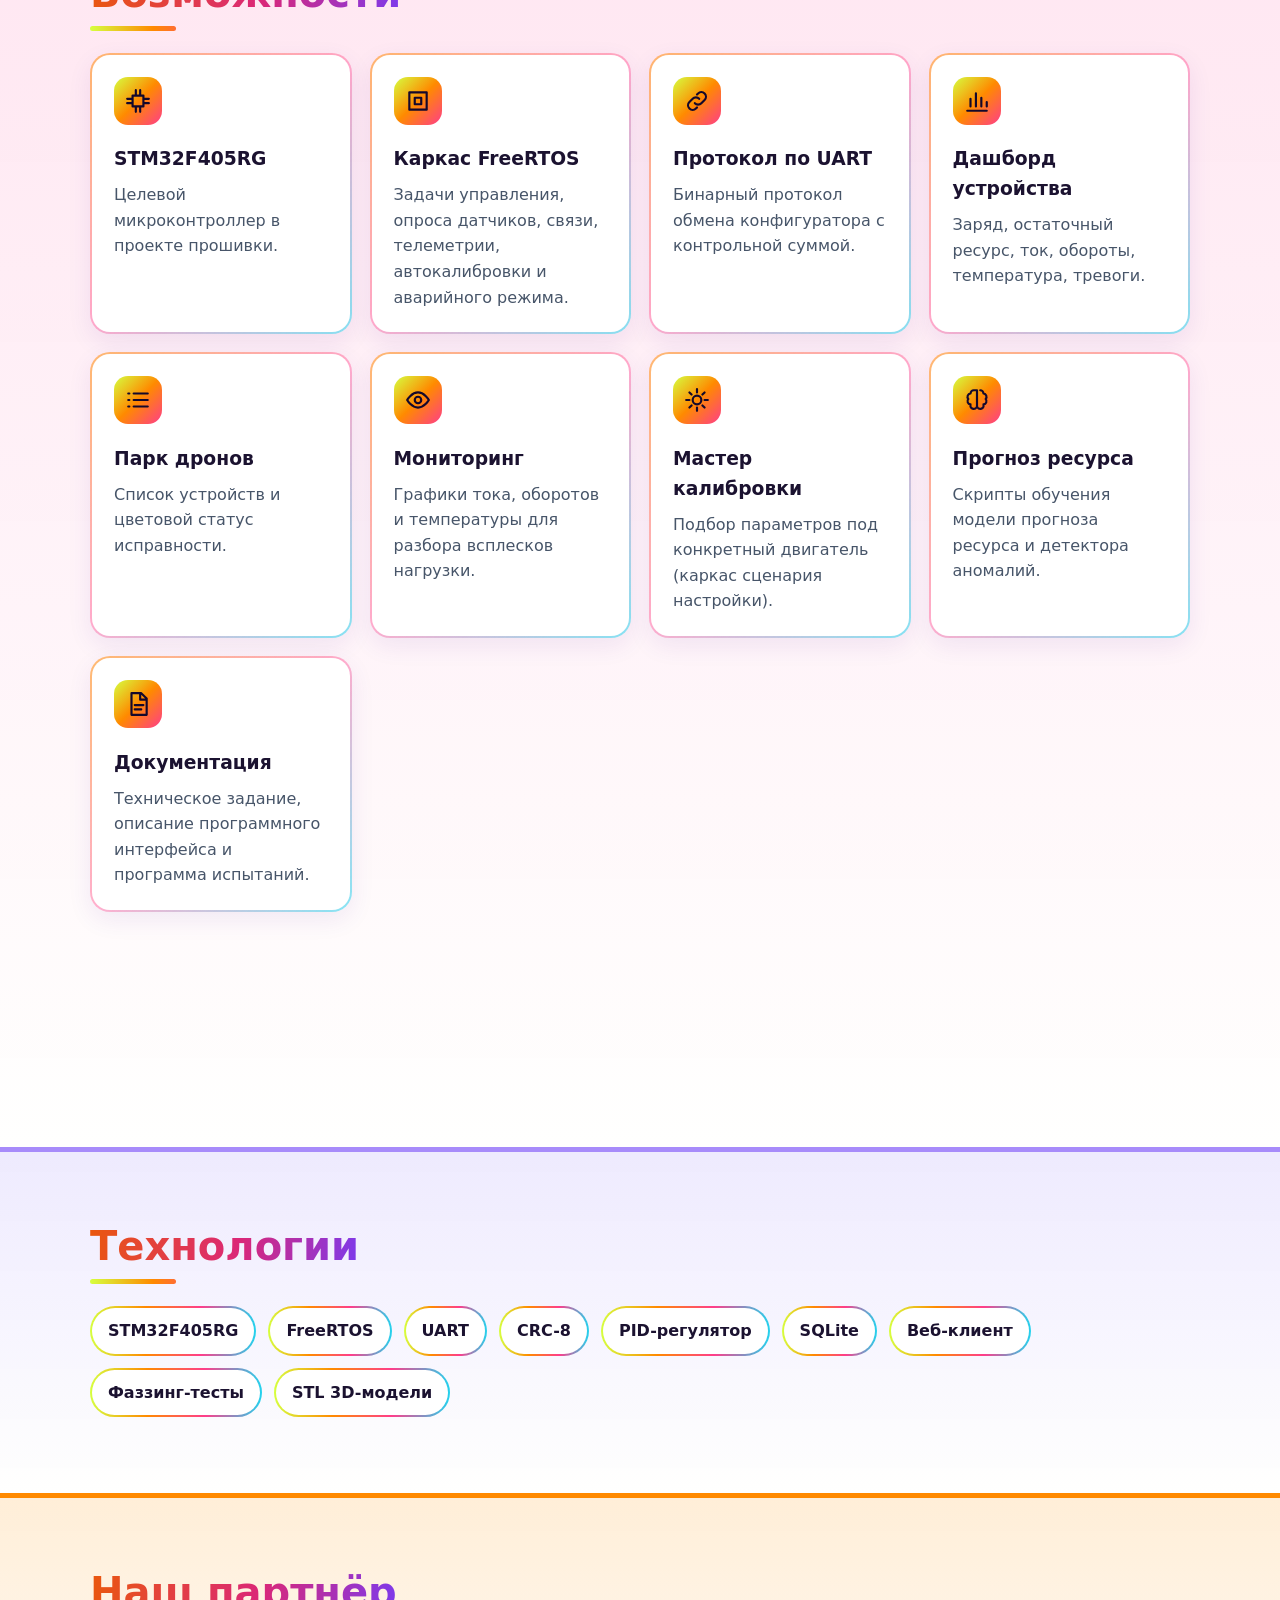
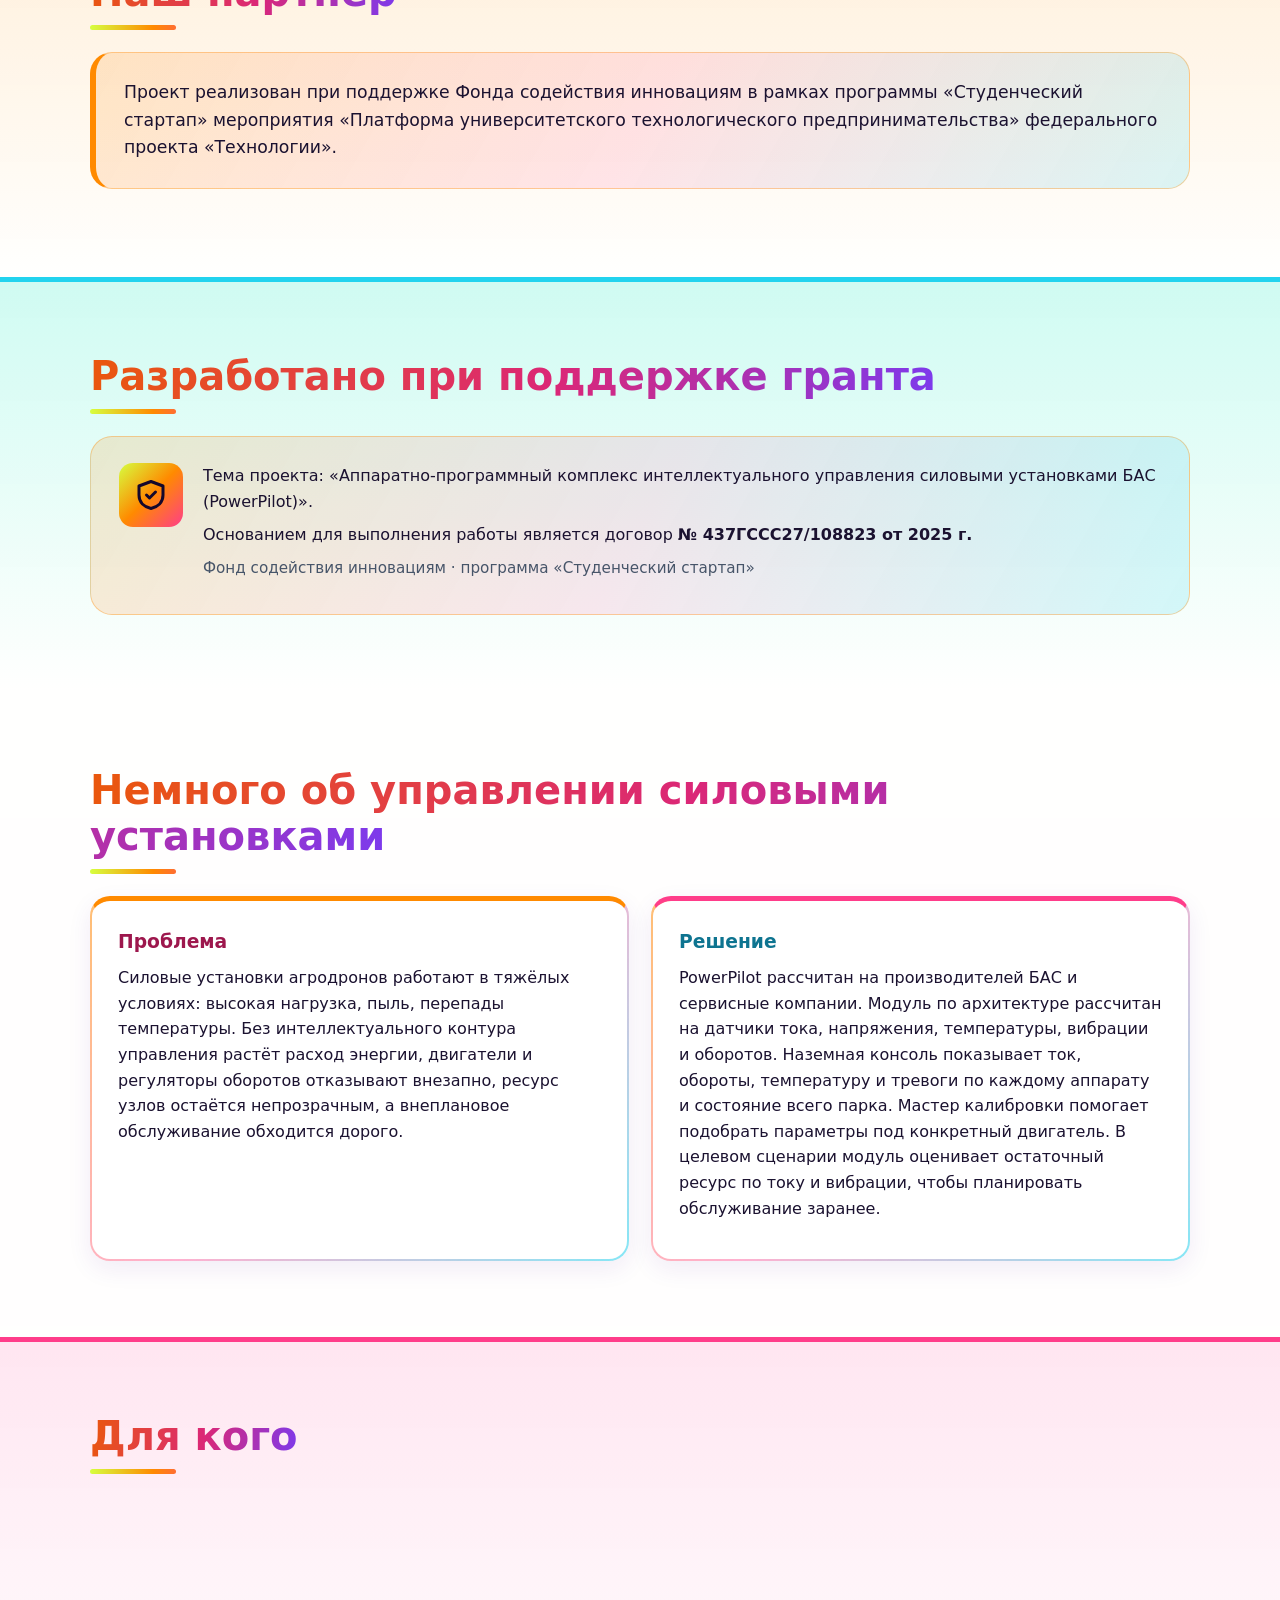
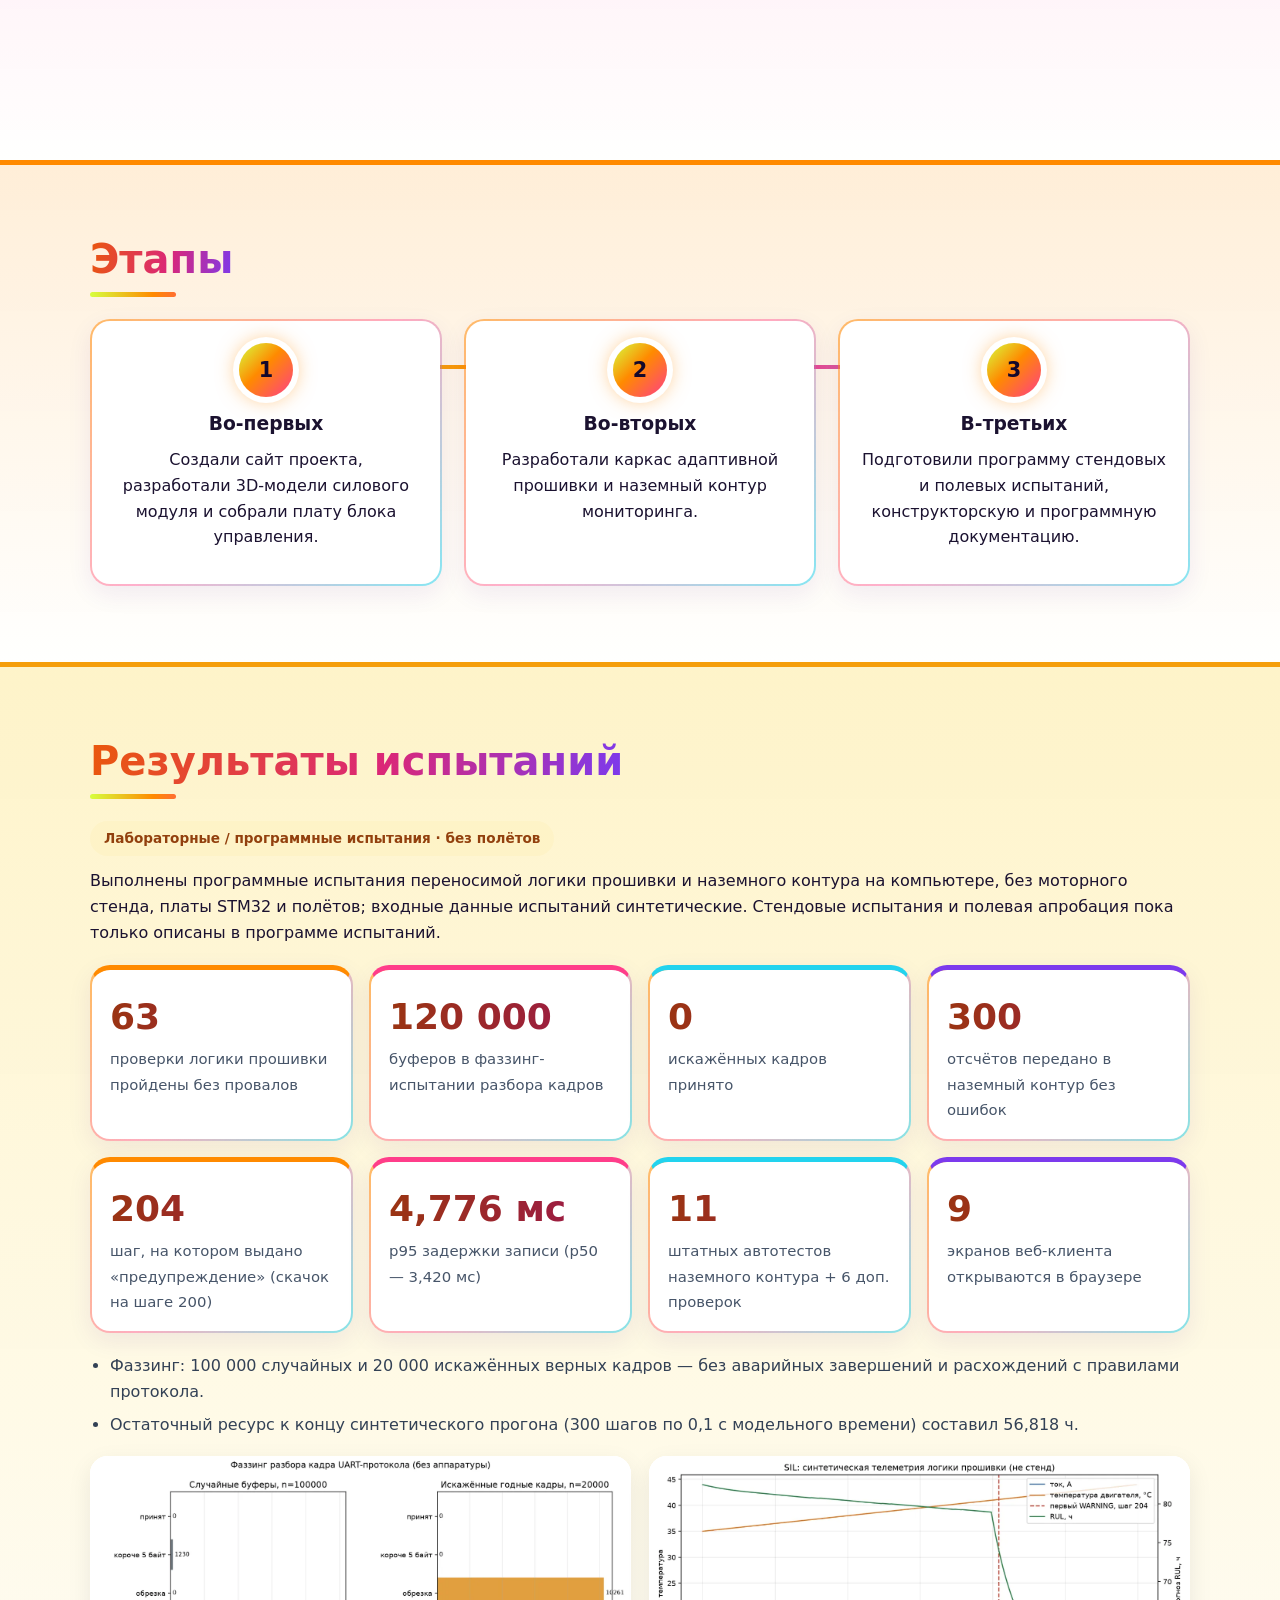
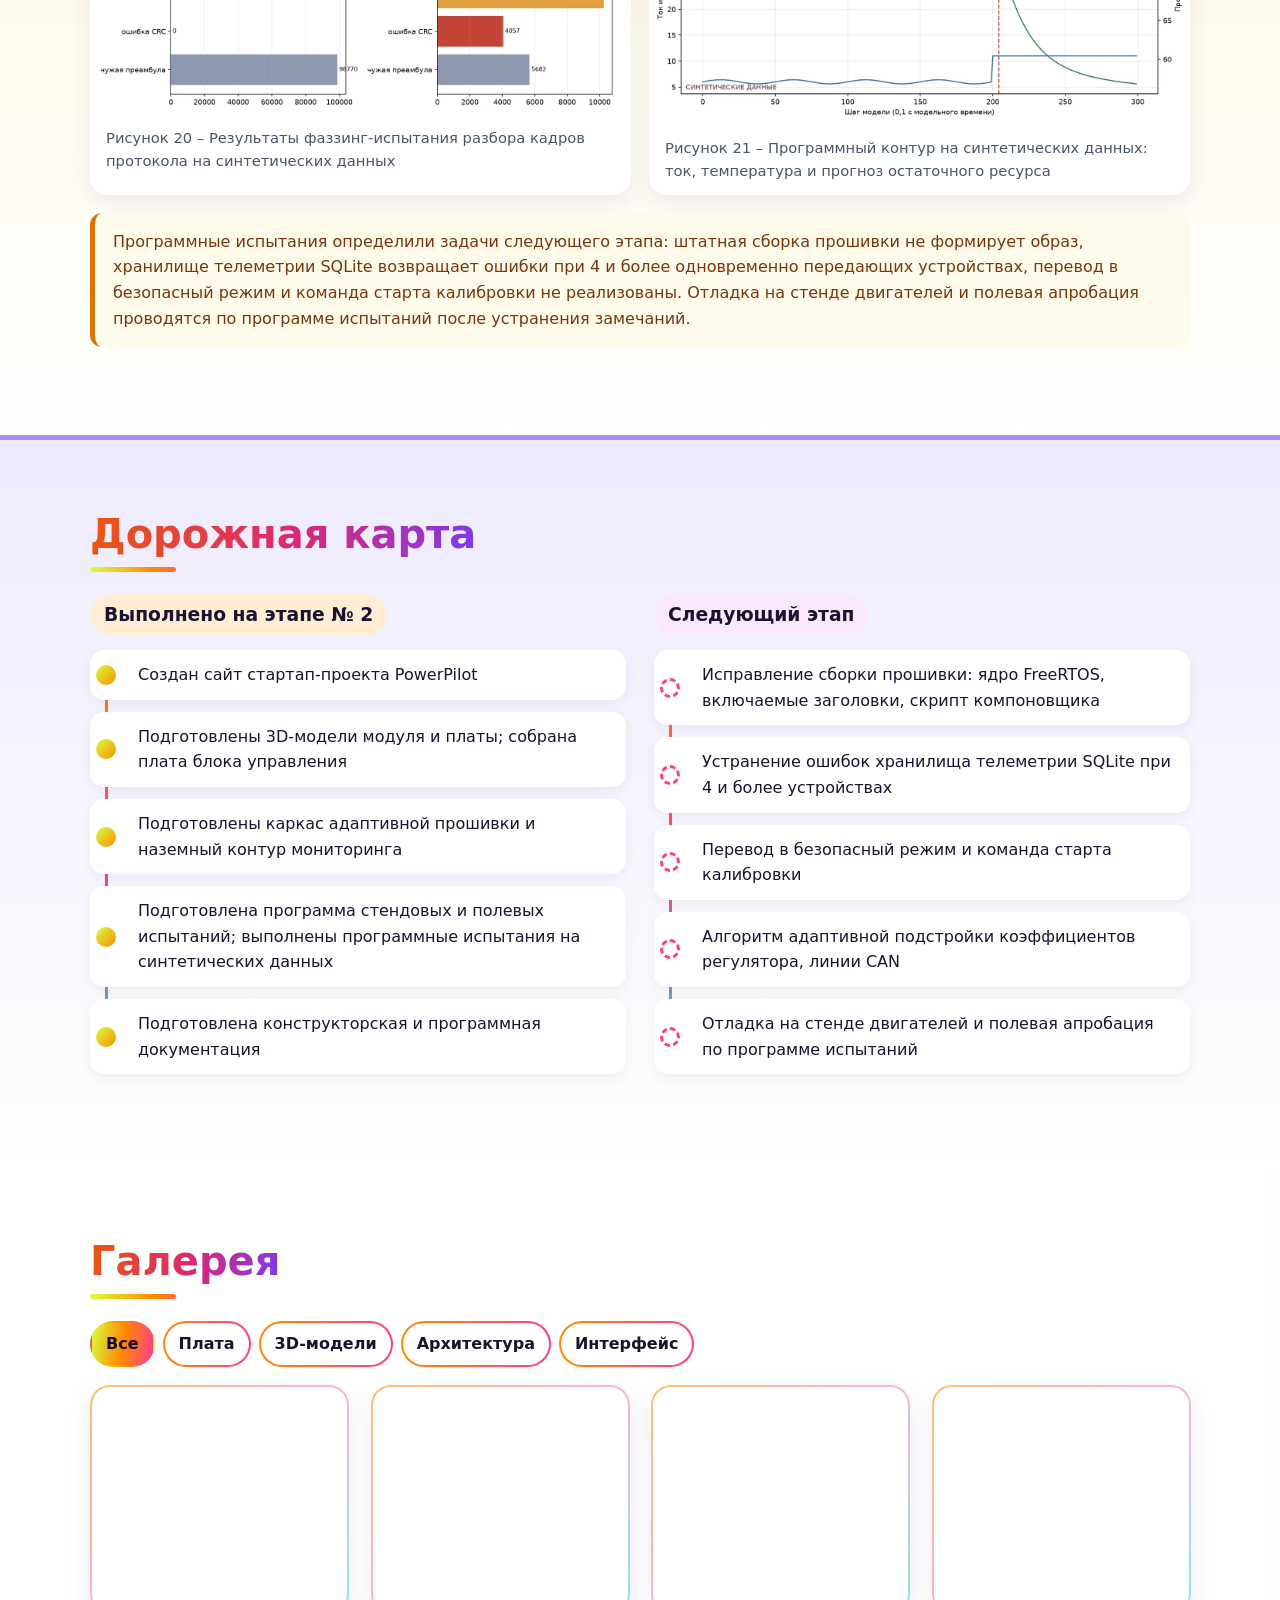
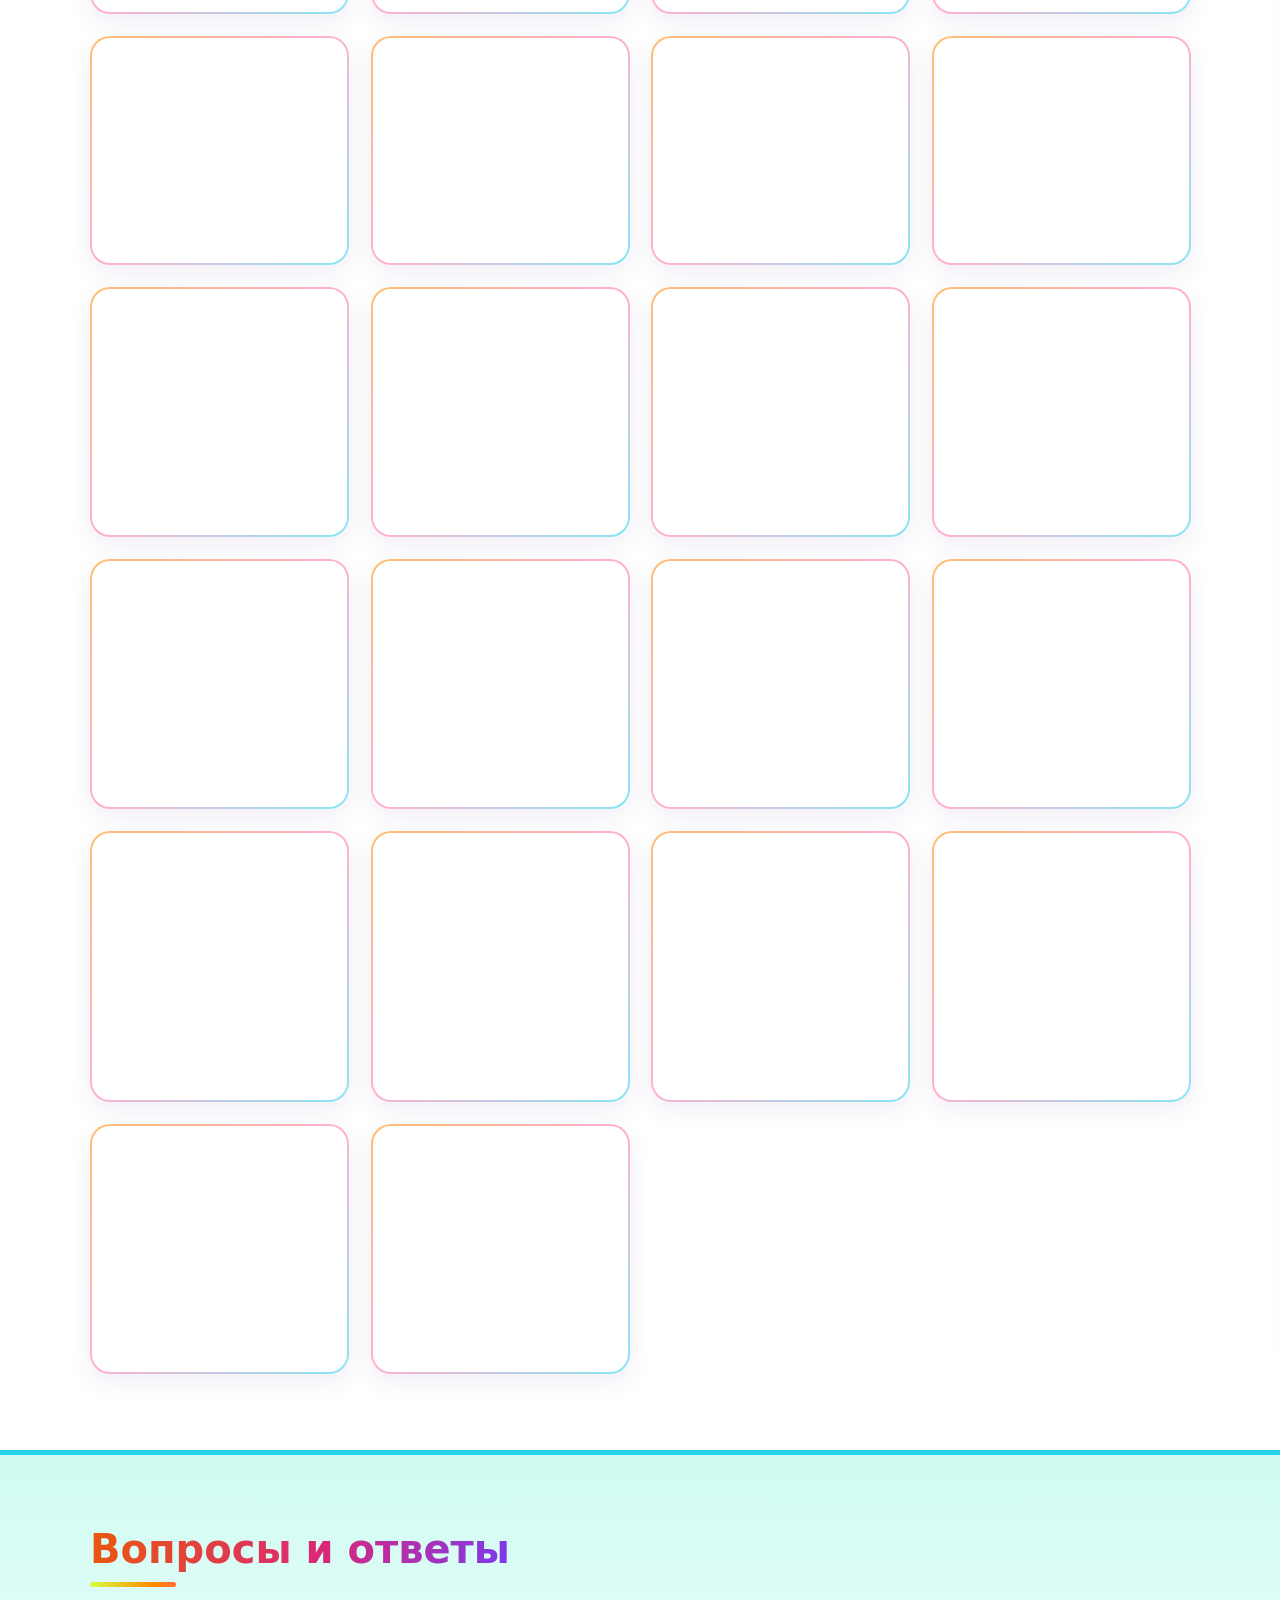
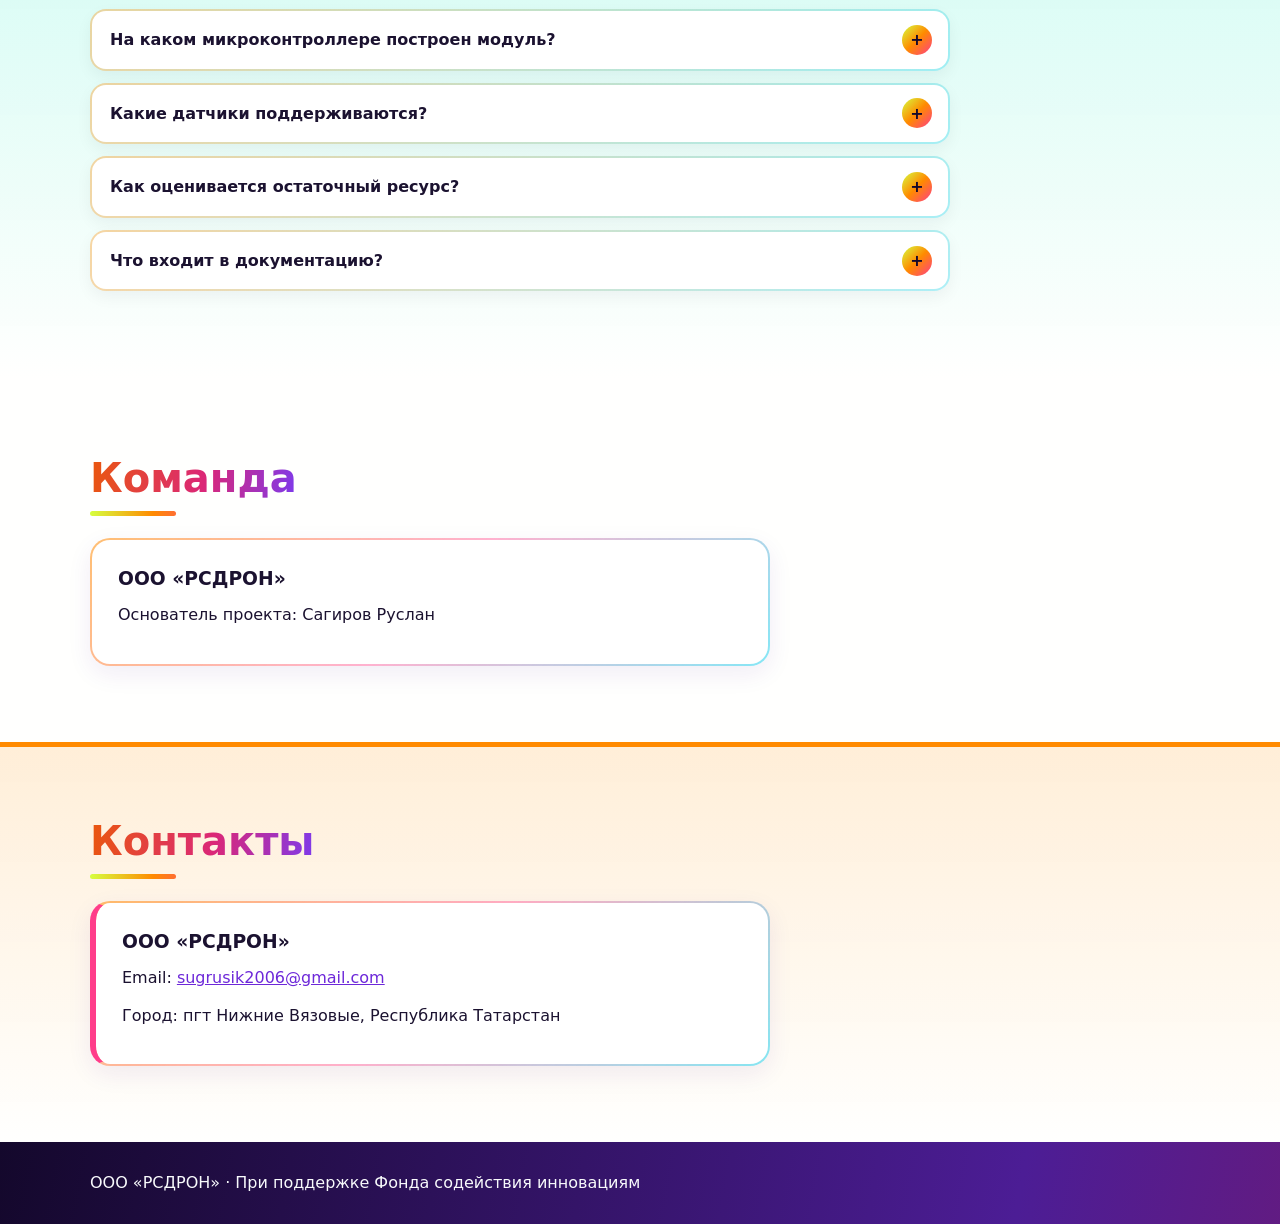
==== commit 3c991c76: "Animate the PowerPilot page with color, motion, and interaction Keep the existing copy and figures, " ====
--- a/index.html
+++ b/index.html
@@ -1,10 +1,453 @@
-<!doctype html><html lang="ru"><head><meta charset="utf-8"><meta name="viewport" content="width=device-width,initial-scale=1"><title>PowerPilot</title><meta name="description" content="Аппаратно-программный комплекс интеллектуального управления силовыми установками сельскохозяйственных БАС"><link rel="stylesheet" href="style.css"></head><body><nav id="topnav"><div class="wrap"><a class="logo" href="#top">PowerPilot</a><button class="burger" aria-label="Меню" aria-expanded="false"><span></span><span></span><span></span></button><ul><li><a href="#about">О проекте</a></li><li><a href="#how">Как работает</a></li><li><a href="#features">Возможности</a></li><li><a href="#tech">Технологии</a></li><li><a href="#tests">Испытания</a></li><li><a href="#roadmap">Дорожная карта</a></li><li><a href="#gallery">Галерея</a></li><li><a href="#faq">Вопросы</a></li><li><a href="#contacts">Контакты</a></li></ul></div></nav>
-<header class="hero" id="top"><canvas id="fx" aria-hidden="true"></canvas><div class="blob b1"></div><div class="blob b2"></div><div class="blob b3"></div><div class="wrap"><div><h1>PowerPilot</h1><p>Аппаратно-программный комплекс интеллектуального управления силовыми установками сельскохозяйственных БАС</p><a class="btn" href="#about">О проекте</a></div><img src="img/01_blok_upravleniya_plata_vid_sverhu.jpg" alt="PowerPilot"></div></header>
-<section id="product" class="reveal"><div class="wrap"><h2>Продукт</h2><div class="cards"><article class="card"><img src="img/02_silovoj_modul_3d_izometriya.png" alt="Аппаратный модуль" loading="lazy"><div class="b"><h3>Аппаратный модуль</h3><p>Блок управления силовой установкой на микроконтроллере STM32.</p></div></article><article class="card"><img src="img/04_blok_upravleniya_plata_vid_sboku.jpg" alt="Прошивка на FreeRTOS" loading="lazy"><div class="b"><h3>Прошивка на FreeRTOS</h3><p>Задачи управления, опроса датчиков, телеметрии, защиты и автокалибровки.</p></div></article><article class="card"><img src="img/05_nazemnaya_konsol_kalibrovka.png" alt="Наземная консоль" loading="lazy"><div class="cap">Интерфейс (демо-данные)</div><div class="b"><h3>Наземная консоль</h3><p>Дашборд устройства, парк дронов, мониторинг и мастер калибровки.</p></div></article></div></div></section>
-<section id="about" class="reveal"><div class="wrap split"><div><h2>О проекте</h2><div class="sub">Силовая установка агродрона под контролем</div><p>PowerPilot — студенческий стартап, который разрабатывает аппаратно-программный комплекс для интеллектуального управления силовыми установками сельскохозяйственных БАС. Комплекс состоит из трёх слоёв: аппаратного модуля, прошивки и наземной консоли. Собрана плата блока управления, разработаны 3D-модели корпуса и печатной платы силового модуля, каркас прошивки на FreeRTOS и наземный контур мониторинга. Подготовлены техническая документация и программа стендовых и полевых испытаний.</p></div><figure><img src="img/03_silovoj_modul_otkrytaya_kryshka.png" alt="Силовой модуль: 3D-модель со снятой крышкой" loading="lazy"><figcaption>Силовой модуль: 3D-модель со снятой крышкой</figcaption></figure></div></section><section id="how" class="reveal"><div class="wrap"><h2>Как это работает</h2><div class="archbox"><svg class="arch" viewBox="0 0 1000 460" role="img" aria-label="Схема архитектуры"><defs><linearGradient id="ag" x1="0" x2="1"><stop offset="0" stop-color="var(--a)"/><stop offset="1" stop-color="var(--b)"/></linearGradient><marker id="ar" viewBox="0 0 10 10" refX="9" refY="5" markerWidth="7" markerHeight="7" orient="auto"><path d="M0 0L10 5L0 10z" fill="var(--c)"/></marker></defs><path class="flow" d="M305 90.0 L355 90.0" marker-end="url(#ar)"/><path class="flow" d="M645 90.0 L695 90.0" marker-end="url(#ar)"/><path class="flow" d="M840.0 140 L840.0 200" marker-end="url(#ar)"/><path class="flow" d="M500.0 200 L500.0 140" marker-end="url(#ar)"/><path class="flow" d="M305 250.0 L355 90.0" marker-end="url(#ar)"/><path class="flow" d="M500.0 360 L500.0 140" marker-end="url(#ar)"/><g class="node"><rect x="15" y="40" width="290" height="100" rx="18"/><text x="160.0" y="78" class="t">Датчики</text><text x="160.0" y="104" class="s">ток · напряжение</text><text x="160.0" y="122" class="s">температура · вибрация · обороты</text></g><g class="node"><rect x="355" y="40" width="290" height="100" rx="18"/><text x="500.0" y="78" class="t">Модуль STM32F405RG</text><text x="500.0" y="110" class="s">прошивка FreeRTOS</text></g><g class="node"><rect x="695" y="40" width="290" height="100" rx="18"/><text x="840.0" y="78" class="t">Сервер устройств и телеметрии</text><text x="840.0" y="110" class="s">наземный контур</text></g><g class="node"><rect x="695" y="200" width="290" height="100" rx="18"/><text x="840.0" y="238" class="t">Веб-клиент</text><text x="840.0" y="264" class="s">дашборд · парк</text><text x="840.0" y="282" class="s">мониторинг · калибровка</text></g><g class="node"><rect x="355" y="200" width="290" height="100" rx="18"/><text x="500.0" y="238" class="t">Скрипты обучения</text><text x="500.0" y="270" class="s">прогноз ресурса · детектор аномалий</text></g><g class="node plan"><rect x="15" y="200" width="290" height="100" rx="18"/><text x="160.0" y="238" class="t">Линии CAN</text><text x="160.0" y="270" class="s">целевая архитектура</text></g><g class="node plan"><rect x="355" y="360" width="290" height="100" rx="18"/><text x="500.0" y="398" class="t">Адаптивная подстройка PID</text><text x="500.0" y="430" class="s">в разработке</text></g></svg></div><p class="note">Схема построена по описанию архитектуры (рис. 12–14 отчёта). Связь с конфигуратором — по UART. Пунктиром — линии CAN (целевая архитектура) и алгоритм адаптивной подстройки коэффициентов регулятора (в разработке). Драйверы датчиков подготовлены в виде каркаса.</p><ol class="flowline"><li><span>1</span>Калибровка</li><li><span>2</span>Полёт</li><li><span>3</span>Прогноз</li><li><span>4</span>Сервис</li></ol><p class="note center">Целевой сценарий работы: калибровка, полёт, прогноз, сервис (целевой сценарий)</p></div></section><section id="features" class="reveal"><div class="wrap"><h2>Возможности</h2><div class="feat"><div class="fc"><svg viewBox="0 0 24 24" aria-hidden="true"><path d="M7 7h10v10H7zM10 2v5M14 2v5M10 17v5M14 17v5M2 10h5M2 14h5M17 10h5M17 14h5"/></svg><h3>STM32F405RG</h3><p>Целевой микроконтроллер в проекте прошивки.</p></div><div class="fc"><svg viewBox="0 0 24 24" aria-hidden="true"><path d="M4 4h16v16H4zM9 9h6v6H9z"/></svg><h3>Каркас FreeRTOS</h3><p>Задачи управления, опроса датчиков, связи, телеметрии, автокалибровки и аварийного режима.</p></div><div class="fc"><svg viewBox="0 0 24 24" aria-hidden="true"><path d="M10 14a4 4 0 0 0 6 0l3-3a4 4 0 0 0-6-6l-1 1M14 10a4 4 0 0 0-6 0l-3 3a4 4 0 0 0 6 6l1-1"/></svg><h3>Протокол по UART</h3><p>Бинарный протокол обмена конфигуратора с контрольной суммой.</p></div><div class="fc"><svg viewBox="0 0 24 24" aria-hidden="true"><path d="M3 21h18M6 17V10M11 17V5M16 17v-8M21 17v-4"/></svg><h3>Дашборд устройства</h3><p>Заряд, остаточный ресурс, ток, обороты, температура, тревоги.</p></div><div class="fc"><svg viewBox="0 0 24 24" aria-hidden="true"><path d="M8 6h13M8 12h13M8 18h13M3 6h1M3 12h1M3 18h1"/></svg><h3>Парк дронов</h3><p>Список устройств и цветовой статус исправности.</p></div><div class="fc"><svg viewBox="0 0 24 24" aria-hidden="true"><path d="M2 12s4-7 10-7 10 7 10 7-4 7-10 7S2 12 2 12zM12 9a3 3 0 1 0 0 6 3 3 0 0 0 0-6"/></svg><h3>Мониторинг</h3><p>Графики тока, оборотов и температуры для разбора всплесков нагрузки.</p></div><div class="fc"><svg viewBox="0 0 24 24" aria-hidden="true"><path d="M12 8a4 4 0 1 0 0 8 4 4 0 0 0 0-8zM12 2v3M12 19v3M2 12h3M19 12h3M5 5l2 2M17 17l2 2M5 19l2-2M17 7l2-2"/></svg><h3>Мастер калибровки</h3><p>Подбор параметров под конкретный двигатель (каркас сценария настройки).</p></div><div class="fc"><svg viewBox="0 0 24 24" aria-hidden="true"><path d="M9 3a3 3 0 0 0-3 3 3 3 0 0 0-2 5 3 3 0 0 0 2 5 3 3 0 0 0 6 2V3zM15 3a3 3 0 0 1 3 3 3 3 0 0 1 2 5 3 3 0 0 1-2 5 3 3 0 0 1-6 2"/></svg><h3>Прогноз ресурса</h3><p>Скрипты обучения модели прогноза ресурса и детектора аномалий.</p></div><div class="fc"><svg viewBox="0 0 24 24" aria-hidden="true"><path d="M6 2h9l5 5v15H6zM14 2v6h6M9 13h8M9 17h6"/></svg><h3>Документация</h3><p>Техническое задание, описание программного интерфейса и программа испытаний.</p></div></div><div class="spec"><h3>Блок управления и корпус</h3><p>Собрана плата блока управления: шесть силовых транзисторов, три микросхемы в планарных корпусах, клеммные колодки. Габариты 3D-модели корпуса силового модуля — 205×142×77 мм.</p></div></div></section><section id="tech" class="reveal"><div class="wrap"><h2>Технологии</h2><div class="chips"><span class="chip">STM32F405RG</span><span class="chip">FreeRTOS</span><span class="chip">UART</span><span class="chip">CRC-8</span><span class="chip">PID-регулятор</span><span class="chip">SQLite</span><span class="chip">Веб-клиент</span><span class="chip">Фаззинг-тесты</span><span class="chip">STL 3D-модели</span></div></div></section>
-<section id="partner" class="reveal"><div class="wrap"><h2>Наш партнёр</h2><p class="fund">Проект реализован при поддержке Фонда содействия инновациям в рамках программы «Студенческий стартап» мероприятия «Платформа университетского технологического предпринимательства» федерального проекта «Технологии».</p></div></section><section id="grant" class="reveal"><div class="wrap"><h2>Разработано при поддержке гранта</h2><div class="grant"><div class="gi"><svg viewBox="0 0 24 24" aria-hidden="true"><path d="M12 3l8 3v6c0 5-3.5 8-8 9-4.5-1-8-4-8-9V6zM9 12l2 2 4-4"/></svg></div><div><p>Тема проекта: «Аппаратно-программный комплекс интеллектуального управления силовыми установками БАС (PowerPilot)».</p><p>Основанием для выполнения работы является договор <b>№ 437ГССС27/108823 от 2025 г.</b></p><p class="note">Фонд содействия инновациям · программа «Студенческий стартап»</p></div></div></div></section>
-<section id="info" class="reveal"><div class="wrap"><h2>Немного об управлении силовыми установками</h2><div class="pb"><div><h3>Проблема</h3><p>Силовые установки агродронов работают в тяжёлых условиях: высокая нагрузка, пыль, перепады температуры. Без интеллектуального контура управления растёт расход энергии, двигатели и регуляторы оборотов отказывают внезапно, ресурс узлов остаётся непрозрачным, а внеплановое обслуживание обходится дорого.</p></div><div><h3>Решение</h3><p>PowerPilot рассчитан на производителей БАС и сервисные компании. Модуль по архитектуре рассчитан на датчики тока, напряжения, температуры, вибрации и оборотов. Наземная консоль показывает ток, обороты, температуру и тревоги по каждому аппарату и состояние всего парка. Мастер калибровки помогает подобрать параметры под конкретный двигатель. В целевом сценарии модуль оценивает остаточный ресурс по току и вибрации, чтобы планировать обслуживание заранее.</p></div></div></div></section><section id="who" class="reveal"><div class="wrap"><h2>Для кого</h2><div class="who"><div class="wc"><h3>Производители БАС</h3><p>Лендинг комплекса предназначен для презентации модуля производителям БАС.</p></div><div class="wc"><h3>Сервисные компании</h3><p>Презентация модуля для агрофлота адресована также сервисным компаниям.</p></div><div class="wc"><h3>Сегмент B2B</h3><p>Область применения по отчёту: сельское хозяйство, БАС, силовые установки, прогноз технического состояния.</p></div></div></div></section>
-<section id="steps" class="reveal"><div class="wrap"><h2>Этапы</h2><div class="steps"><div class="step"><div class="n">1</div><h3>Во-первых</h3><p>Создали сайт проекта, разработали 3D-модели силового модуля и собрали плату блока управления.</p></div><div class="step"><div class="n">2</div><h3>Во-вторых</h3><p>Разработали каркас адаптивной прошивки и наземный контур мониторинга.</p></div><div class="step"><div class="n">3</div><h3>В-третьих</h3><p>Подготовили программу стендовых и полевых испытаний, конструкторскую и программную документацию.</p></div></div></div></section><section id="tests" class="reveal"><div class="wrap"><h2>Результаты испытаний</h2><div class="badge">Лабораторные / программные испытания · без полётов</div><p>Выполнены программные испытания переносимой логики прошивки и наземного контура на компьютере, без моторного стенда, платы STM32 и полётов; входные данные испытаний синтетические. Стендовые испытания и полевая апробация пока только описаны в программе испытаний.</p><div class="counters"><div class="ct"><b data-to="63" data-dec="0" data-suf="">63</b><span>проверки логики прошивки пройдены без провалов</span></div><div class="ct"><b data-to="120000" data-dec="0" data-suf="">120 000</b><span>буферов в фаззинг-испытании разбора кадров</span></div><div class="ct"><b data-to="0" data-dec="0" data-suf="">0</b><span>искажённых кадров принято</span></div><div class="ct"><b data-to="300" data-dec="0" data-suf="">300</b><span>отсчётов передано в наземный контур без ошибок</span></div><div class="ct"><b data-to="204" data-dec="0" data-suf="">204</b><span>шаг, на котором выдано «предупреждение» (скачок на шаге 200)</span></div><div class="ct"><b data-to="4.776" data-dec="3" data-suf=" мс">4,776 мс</b><span>p95 задержки записи (p50 — 3,420 мс)</span></div><div class="ct"><b data-to="11" data-dec="0" data-suf="">11</b><span>штатных автотестов наземного контура + 6 доп. проверок</span></div><div class="ct"><b data-to="9" data-dec="0" data-suf="">9</b><span>экранов веб-клиента открываются в браузере</span></div></div><ul class="more"><li>Фаззинг: 100 000 случайных и 20 000 искажённых верных кадров — без аварийных завершений и расхождений с правилами протокола.</li><li>Остаточный ресурс к концу синтетического прогона (300 шагов по 0,1 с модельного времени) составил 56,818 ч.</li></ul><div class="charts"><figure><img src="img/r/fig20.webp" alt="Рисунок 20 – Результаты фаззинг-испытания разбора кадров протокола на синтетических данных" loading="lazy"><figcaption>Рисунок 20 – Результаты фаззинг-испытания разбора кадров протокола на синтетических данных</figcaption></figure><figure><img src="img/r/fig21.webp" alt="Рисунок 21 – Программный контур на синтетических данных: ток, температура и прогноз остаточного ресурса" loading="lazy"><figcaption>Рисунок 21 – Программный контур на синтетических данных: ток, температура и прогноз остаточного ресурса</figcaption></figure></div><p class="limits">Программные испытания определили задачи следующего этапа: штатная сборка прошивки не формирует образ, хранилище телеметрии SQLite возвращает ошибки при 4 и более одновременно передающих устройствах, перевод в безопасный режим и команда старта калибровки не реализованы. Отладка на стенде двигателей и полевая апробация проводятся по программе испытаний после устранения замечаний.</p></div></section><section id="roadmap" class="reveal"><div class="wrap"><h2>Дорожная карта</h2><div class="road"><div><h3 class="rh done">Выполнено на этапе № 2</h3><ul><li class="ok">Создан сайт стартап-проекта PowerPilot</li><li class="ok">Подготовлены 3D-модели модуля и платы; собрана плата блока управления</li><li class="ok">Подготовлены каркас адаптивной прошивки и наземный контур мониторинга</li><li class="ok">Подготовлена программа стендовых и полевых испытаний; выполнены программные испытания на синтетических данных</li><li class="ok">Подготовлена конструкторская и программная документация</li></ul></div><div><h3 class="rh next">Следующий этап</h3><ul><li class="nx">Исправление сборки прошивки: ядро FreeRTOS, включаемые заголовки, скрипт компоновщика</li><li class="nx">Устранение ошибок хранилища телеметрии SQLite при 4 и более устройствах</li><li class="nx">Перевод в безопасный режим и команда старта калибровки</li><li class="nx">Алгоритм адаптивной подстройки коэффициентов регулятора, линии CAN</li><li class="nx">Отладка на стенде двигателей и полевая апробация по программе испытаний</li></ul></div></div></div></section>
-<section id="gallery" class="reveal"><div class="wrap"><h2>Галерея</h2><div class="cards gal"><figure><img src="img/r/photo1.webp" alt="Блок управления PowerPilot: собранная плата" loading="lazy"><figcaption>Блок управления PowerPilot: собранная плата</figcaption></figure><figure><img src="img/r/photo2.webp" alt="Блок управления PowerPilot: собранная плата" loading="lazy"><figcaption>Блок управления PowerPilot: собранная плата</figcaption></figure><figure><img src="img/r/photo3.webp" alt="Блок управления PowerPilot: собранная плата" loading="lazy"><figcaption>Блок управления PowerPilot: собранная плата</figcaption></figure><figure><img src="img/r/photo4.webp" alt="Блок управления PowerPilot: собранная плата" loading="lazy"><figcaption>Блок управления PowerPilot: собранная плата</figcaption></figure><figure><img src="img/r/photo5.webp" alt="Блок управления PowerPilot: собранная плата" loading="lazy"><figcaption>Блок управления PowerPilot: собранная плата</figcaption></figure><figure><img src="img/r/photo6.webp" alt="Блок управления PowerPilot: собранная плата" loading="lazy"><figcaption>Блок управления PowerPilot: собранная плата</figcaption></figure><figure><img src="img/r/photo7.webp" alt="Блок управления PowerPilot: собранная плата" loading="lazy"><figcaption>Блок управления PowerPilot: собранная плата</figcaption></figure><figure><img src="img/r/fig02.webp" alt="Рисунок 2 – 3D-модель корпуса модуля PowerPilot (изометрия)" loading="lazy"><figcaption>Рисунок 2 – 3D-модель корпуса модуля PowerPilot (изометрия)</figcaption></figure><figure><img src="img/r/fig03.webp" alt="Рисунок 3 – 3D-модель корпуса модуля PowerPilot (спереди)" loading="lazy"><figcaption>Рисунок 3 – 3D-модель корпуса модуля PowerPilot (спереди)</figcaption></figure><figure><img src="img/r/fig04.webp" alt="Рисунок 4 – 3D-модель корпуса модуля PowerPilot (сбоку)" loading="lazy"><figcaption>Рисунок 4 – 3D-модель корпуса модуля PowerPilot (сбоку)</figcaption></figure><figure><img src="img/r/fig05.webp" alt="Рисунок 5 – 3D-модель корпуса модуля PowerPilot (сверху)" loading="lazy"><figcaption>Рисунок 5 – 3D-модель корпуса модуля PowerPilot (сверху)</figcaption></figure><figure><img src="img/r/fig06.webp" alt="Рисунок 6 – 3D-модель печатной платы модуля PowerPilot (изометрия)" loading="lazy"><figcaption>Рисунок 6 – 3D-модель печатной платы модуля PowerPilot (изометрия)</figcaption></figure><figure><img src="img/r/fig07.webp" alt="Рисунок 7 – 3D-модель печатной платы модуля PowerPilot (вид сверху)" loading="lazy"><figcaption>Рисунок 7 – 3D-модель печатной платы модуля PowerPilot (вид сверху)</figcaption></figure><figure><img src="img/r/fig08.webp" alt="Рисунок 8 – 3D-модель модуля PowerPilot с открытой крышкой (плата внутри)" loading="lazy"><figcaption>Рисунок 8 – 3D-модель модуля PowerPilot с открытой крышкой (плата внутри)</figcaption></figure><figure><img src="img/r/fig12.webp" alt="Рисунок 12 – Целевая архитектура АПК PowerPilot" loading="lazy"><figcaption>Рисунок 12 – Целевая архитектура АПК PowerPilot</figcaption></figure><figure><img src="img/r/fig13.webp" alt="Рисунок 13 – Целевой сценарий работы: калибровка, полёт, прогноз, сервис" loading="lazy"><figcaption>Рисунок 13 – Целевой сценарий работы: калибровка, полёт, прогноз, сервис</figcaption></figure><figure><img src="img/r/fig14.webp" alt="Рисунок 14 – Целевая архитектура модулей программного комплекса PowerPilot" loading="lazy"><figcaption>Рисунок 14 – Целевая архитектура модулей программного комплекса PowerPilot</figcaption></figure><figure><img src="img/r/fig15.webp" alt="Рисунок 15 – Лендинг PowerPilot — продуктовое представление комплекса для агрофлота" loading="lazy"><figcaption>Рисунок 15 – Лендинг PowerPilot — продуктовое представление комплекса для агрофлота</figcaption></figure><figure><img src="img/r/fig16.webp" alt="Рисунок 16 – Дашборд устройства — заряд, остаточный ресурс, ток, обороты, температура, тревоги" loading="lazy"><figcaption>Рисунок 16 – Дашборд устройства — заряд, остаточный ресурс, ток, обороты, температура, тревоги</figcaption></figure><figure><img src="img/r/fig17.webp" alt="Рисунок 17 – Парк дронов — список устройств и цветовой статус исправности" loading="lazy"><figcaption>Рисунок 17 – Парк дронов — список устройств и цветовой статус исправности</figcaption></figure><figure><img src="img/r/fig18.webp" alt="Рисунок 18 – Мониторинг — графики тока, оборотов и температуры" loading="lazy"><figcaption>Рисунок 18 – Мониторинг — графики тока, оборотов и температуры</figcaption></figure><figure><img src="img/r/fig19.webp" alt="Рисунок 19 – Калибровка — мастер автонастройки двигателя" loading="lazy"><figcaption>Рисунок 19 – Калибровка — мастер автонастройки двигателя</figcaption></figure></div></div></section><section id="faq" class="reveal"><div class="wrap"><h2>Вопросы и ответы</h2><div class="faq"><details><summary>На каком микроконтроллере построен модуль?</summary><p>В проекте прошивки целевой микроконтроллер — STM32F405RG.</p></details><details><summary>Какие датчики поддерживаются?</summary><p>Модуль по архитектуре рассчитан на датчики тока, напряжения, температуры, вибрации и оборотов; драйверы датчиков подготовлены в виде каркаса.</p></details><details><summary>Как оценивается остаточный ресурс?</summary><p>В целевом сценарии модуль опрашивает датчики и оценивает остаточный ресурс по току и вибрации; автокалибровка и оценка остаточного ресурса подготовлены в виде каркаса.</p></details><details><summary>Что входит в документацию?</summary><p>Техническое задание, описание программного интерфейса наземного контура, программа испытаний, 3D-модели корпуса и платы.</p></details></div></div></section><section id="team" class="reveal"><div class="wrap"><h2>Команда</h2><div class="team"><h3>ООО «РСДРОН»</h3><p>Основатель проекта: Сагиров Руслан</p></div></div></section>
-<section id="contacts" class="reveal"><div class="wrap"><h2>Контакты</h2><div class="team contacts"><h3>ООО «РСДРОН»</h3><p>Email: <a href="mailto:sugrusik2006@gmail.com">sugrusik2006@gmail.com</a></p><p>Город: пгт Нижние Вязовые, Республика Татарстан</p></div></div></section>
-<footer><div class="wrap">ООО «РСДРОН» · При поддержке Фонда содействия инновациям</div></footer><div id="lb" hidden><button aria-label="Закрыть">×</button><img alt=""><p></p></div><script src="app.js" defer></script></body></html>+<!doctype html>
+<html lang="ru">
+<head>
+<meta charset="utf-8">
+<meta name="viewport" content="width=device-width, initial-scale=1">
+<title>PowerPilot</title>
+<meta name="description" content="Аппаратно-программный комплекс интеллектуального управления силовыми установками сельскохозяйственных БАС">
+<meta name="theme-color" content="#4c1d95">
+<link rel="icon" href="data:image/svg+xml,%3Csvg xmlns='http://www.w3.org/2000/svg' viewBox='0 0 32 32'%3E%3Cdefs%3E%3ClinearGradient id='g' x1='0' y1='0' x2='1' y2='1'%3E%3Cstop stop-color='%23d6ff3f'/%3E%3Cstop offset='.5' stop-color='%23ff8a00'/%3E%3Cstop offset='1' stop-color='%23ff3d8a'/%3E%3C/linearGradient%3E%3C/defs%3E%3Crect width='32' height='32' rx='8' fill='url(%23g)'/%3E%3Cpath d='M18 3 8 18h7l-2 11 11-16h-7z' fill='%2314082c'/%3E%3C/svg%3E">
+<link rel="preload" as="image" href="img/01_blok_upravleniya_plata_vid_sverhu.jpg">
+<link rel="stylesheet" href="style.css">
+<script>document.documentElement.classList.add("js")</script>
+</head>
+<body>
+<div class="aurora" aria-hidden="true"><span class="a1"></span><span class="a2"></span><span class="a3"></span><span class="a4"></span></div>
+<div class="progress" aria-hidden="true"><span></span></div>
+<a class="skip" href="#product">К содержанию</a>
+<nav id="topnav" aria-label="Основное">
+  <div class="wrap">
+    <a class="logo gt" href="#top">PowerPilot</a>
+    <button class="burger" type="button" aria-label="Меню" aria-expanded="false" aria-controls="navlinks"><span></span><span></span><span></span></button>
+    <ul id="navlinks">
+      <li><a href="#about">О проекте</a></li>
+      <li><a href="#how">Как работает</a></li>
+      <li><a href="#features">Возможности</a></li>
+      <li><a href="#tech">Технологии</a></li>
+      <li><a href="#tests">Испытания</a></li>
+      <li><a href="#roadmap">Дорожная карта</a></li>
+      <li><a href="#gallery">Галерея</a></li>
+      <li><a href="#faq">Вопросы</a></li>
+      <li><a href="#contacts">Контакты</a></li>
+    </ul>
+  </div>
+</nav>
+<main>
+<header class="hero" id="top">
+  <div class="mesh" aria-hidden="true">
+    <div class="blob b1" data-depth="0.22"><span></span></div>
+    <div class="blob b2" data-depth="0.3"><span></span></div>
+    <div class="blob b3" data-depth="0.14"><span></span></div>
+    <div class="blob b4" data-depth="0.18"><span></span></div>
+  </div>
+  <canvas id="fx" aria-hidden="true"></canvas>
+  <div class="wrap">
+    <div class="hero-copy" data-depth="0.06">
+      <h1><span class="gt">PowerPilot</span></h1>
+      <p>Аппаратно-программный комплекс интеллектуального управления силовыми установками сельскохозяйственных БАС</p>
+      <div class="cta">
+        <a class="btn" href="#about">О проекте</a>
+        <a class="btn btn-ghost" href="#how">Как работает</a>
+      </div>
+    </div>
+    <div class="hero-visual" data-depth="-0.1">
+      <div class="ring" aria-hidden="true"></div>
+      <div class="ring2" aria-hidden="true"></div>
+      <div class="frame"><img src="img/01_blok_upravleniya_plata_vid_sverhu.jpg" alt="PowerPilot"></div>
+    </div>
+  </div>
+  <div class="spot" aria-hidden="true"></div>
+</header>
+
+<section id="product" class="reveal band band-peach">
+  <div class="wrap">
+    <h2 class="rise"><span class="gt">Продукт</span></h2>
+    <div class="cards">
+      <article class="card rise">
+        <img src="img/02_silovoj_modul_3d_izometriya.png" alt="Аппаратный модуль" loading="lazy" decoding="async">
+        <div class="b"><h3>Аппаратный модуль</h3><p>Блок управления силовой установкой на микроконтроллере STM32.</p></div>
+      </article>
+      <article class="card rise">
+        <img src="img/04_blok_upravleniya_plata_vid_sboku.jpg" alt="Прошивка на FreeRTOS" loading="lazy" decoding="async">
+        <div class="b"><h3>Прошивка на FreeRTOS</h3><p>Задачи управления, опроса датчиков, телеметрии, защиты и автокалибровки.</p></div>
+      </article>
+      <article class="card rise">
+        <img src="img/05_nazemnaya_konsol_kalibrovka.png" alt="Наземная консоль" loading="lazy" decoding="async">
+        <div class="cap">Интерфейс (демо-данные)</div>
+        <div class="b"><h3>Наземная консоль</h3><p>Дашборд устройства, парк дронов, мониторинг и мастер калибровки.</p></div>
+      </article>
+    </div>
+  </div>
+</section>
+
+<section id="about" class="reveal band band-mint">
+  <div class="wrap split">
+    <div class="rise">
+      <h2><span class="gt">О проекте</span></h2>
+      <div class="sub">Силовая установка агродрона под контролем</div>
+      <p>PowerPilot — студенческий стартап, который разрабатывает аппаратно-программный комплекс для интеллектуального управления силовыми установками сельскохозяйственных БАС. Комплекс состоит из трёх слоёв: аппаратного модуля, прошивки и наземной консоли. Собрана плата блока управления, разработаны 3D-модели корпуса и печатной платы силового модуля, каркас прошивки на FreeRTOS и наземный контур мониторинга. Подготовлены техническая документация и программа стендовых и полевых испытаний.</p>
+    </div>
+    <figure class="rise">
+      <img src="img/03_silovoj_modul_otkrytaya_kryshka.png" alt="Силовой модуль: 3D-модель со снятой крышкой" loading="lazy" decoding="async">
+      <figcaption>Силовой модуль: 3D-модель со снятой крышкой</figcaption>
+    </figure>
+  </div>
+</section>
+
+<section id="how" class="reveal band band-dark">
+  <div class="wrap">
+    <h2 class="rise"><span class="gt">Как это работает</span></h2>
+    <div class="tabs rise" data-tabs>
+      <div class="tablist" role="tablist" aria-label="Как это работает">
+        <button type="button" role="tab" id="tab-arch" aria-selected="true" aria-controls="panel-arch" tabindex="0">Архитектура</button>
+        <button type="button" role="tab" id="tab-flow" aria-selected="false" aria-controls="panel-flow" tabindex="-1">Поток энергии</button>
+        <button type="button" role="tab" id="tab-scene" aria-selected="false" aria-controls="panel-scene" tabindex="-1">Сценарий</button>
+      </div>
+      <div role="tabpanel" id="panel-arch" class="is-on" aria-labelledby="tab-arch">
+        <div class="archbox" tabindex="0">
+          <svg class="arch" viewBox="0 0 1000 460" role="img" aria-label="Схема архитектуры">
+            <defs>
+              <linearGradient id="ag" x1="0" x2="1"><stop offset="0" stop-color="#ff8a00"/><stop offset="1" stop-color="#db2777"/></linearGradient>
+              <marker id="ar" viewBox="0 0 10 10" refX="8" refY="5" markerWidth="7" markerHeight="7" orient="auto"><path d="M0 0L10 5L0 10z" fill="context-stroke"/></marker>
+            </defs>
+            <path class="flow" d="M305 90.0 L355 90.0" marker-end="url(#ar)"/>
+            <path class="flow" d="M645 90.0 L695 90.0" marker-end="url(#ar)"/>
+            <path class="flow" d="M840.0 140 L840.0 200" marker-end="url(#ar)"/>
+            <path class="flow" d="M500.0 200 L500.0 140" marker-end="url(#ar)"/>
+            <path class="flow planflow" d="M305 250.0 L355 90.0" marker-end="url(#ar)"/>
+            <path class="flow planflow" d="M500.0 360 L500.0 140" marker-end="url(#ar)"/>
+            <g class="node n-sens"><rect x="15" y="40" width="290" height="100" rx="18"/><text x="160.0" y="78" class="t">Датчики</text><text x="160.0" y="104" class="s">ток · напряжение</text><text x="160.0" y="122" class="s">температура · вибрация · обороты</text></g>
+            <g class="node n-mcu"><rect x="355" y="40" width="290" height="100" rx="18"/><text x="500.0" y="78" class="t">Модуль STM32F405RG</text><text x="500.0" y="110" class="s">прошивка FreeRTOS</text></g>
+            <g class="node n-srv"><rect x="695" y="40" width="290" height="100" rx="18"/><text x="840.0" y="68" class="t">Сервер устройств </text><text x="840.0" y="90" class="t">и телеметрии</text><text x="840.0" y="116" class="s">наземный контур</text></g>
+            <g class="node n-web"><rect x="695" y="200" width="290" height="100" rx="18"/><text x="840.0" y="238" class="t">Веб-клиент</text><text x="840.0" y="264" class="s">дашборд · парк</text><text x="840.0" y="282" class="s">мониторинг · калибровка</text></g>
+            <g class="node n-learn"><rect x="355" y="200" width="290" height="100" rx="18"/><text x="500.0" y="238" class="t">Скрипты обучения</text><text x="500.0" y="270" class="s">прогноз ресурса · детектор аномалий</text></g>
+            <g class="node plan"><rect x="15" y="200" width="290" height="100" rx="18"/><text x="160.0" y="238" class="t">Линии CAN</text><text x="160.0" y="270" class="s">целевая архитектура</text></g>
+            <g class="node plan"><rect x="355" y="360" width="290" height="100" rx="18"/><text x="500.0" y="398" class="t">Адаптивная подстройка PID</text><text x="500.0" y="430" class="s">в разработке</text></g>
+          </svg>
+        </div>
+        <p class="note">Схема построена по описанию архитектуры (рис. 12–14 отчёта). Связь с конфигуратором — по UART. Пунктиром — линии CAN (целевая архитектура) и алгоритм адаптивной подстройки коэффициентов регулятора (в разработке). Драйверы датчиков подготовлены в виде каркаса.</p>
+      </div>
+      <div role="tabpanel" id="panel-flow" aria-labelledby="tab-flow">
+        <div class="diagram">
+          <svg class="eflow flow-wide" viewBox="0 0 1040 660" aria-labelledby="eflowTitleW">
+            <title id="eflowTitleW">Иллюстрация потока энергии и данных</title>
+            <defs>
+              <linearGradient id="ge" x1="0" y1="0" x2="1" y2="0"><stop offset="0" stop-color="#ff8a00"/><stop offset="1" stop-color="#d6ff3f"/></linearGradient>
+              <marker id="we" viewBox="0 0 10 10" refX="9" refY="5" markerWidth="7" markerHeight="7" orient="auto"><path d="M0 0L10 5L0 10z" fill="#ea580c"/></marker>
+              <marker id="wd" viewBox="0 0 10 10" refX="9" refY="5" markerWidth="7" markerHeight="7" orient="auto"><path d="M0 0L10 5L0 10z" fill="#0891b2"/></marker>
+              <marker id="wu" viewBox="0 0 10 10" refX="9" refY="5" markerWidth="7" markerHeight="7" orient="auto"><path d="M0 0L10 5L0 10z" fill="#db2777"/></marker>
+              <marker id="wc" viewBox="0 0 10 10" refX="9" refY="5" markerWidth="7" markerHeight="7" orient="auto"><path d="M0 0L10 5L0 10z" fill="#94a3b8"/></marker>
+            </defs>
+            <path class="wire-base energy" data-link="su fet" d="M260 78 H370" marker-end="url(#we)"/>
+            <path class="wire energy" data-link="su fet" d="M260 78 H370"/>
+            <path class="wire-base energy" data-link="fet mot" d="M670 78 H790" marker-end="url(#we)"/>
+            <path class="wire energy" data-link="fet mot" d="M670 78 H790"/>
+            <path class="wire-base data" data-link="fet sens" d="M520 134 V200" marker-end="url(#wd)"/>
+            <path class="wire data" data-link="fet sens" d="M520 134 V200"/>
+            <path class="wire-base data" data-link="mot sens" d="M905 128 C905 170, 760 170, 760 200" marker-end="url(#wd)"/>
+            <path class="wire data" data-link="mot sens" d="M905 128 C905 170, 760 170, 760 200"/>
+            <path class="wire-base data" data-link="sens mcu" d="M430 324 C430 370, 170 370, 170 400" marker-end="url(#wd)"/>
+            <path class="wire data" data-link="sens mcu" d="M430 324 C430 370, 170 370, 170 400"/>
+            <path class="wire-base uart" data-link="mcu cfg" d="M320 460 H400" marker-end="url(#wu)"/>
+            <path class="wire uart" data-link="mcu cfg" d="M320 460 H400"/>
+            <path class="wire-base can" data-link="mcu can" d="M170 520 C170 590, 910 590, 910 520" marker-end="url(#wc)"/>
+            <circle class="spark e sp-e1" data-link="su fet" r="5" cx="260" cy="78"/>
+            <circle class="spark e sp-e1b" data-link="su fet" r="4" cx="260" cy="78"/>
+            <circle class="spark e sp-e2" data-link="fet mot" r="5" cx="670" cy="78"/>
+            <circle class="spark d sp-s1" data-link="fet sens" r="4.5" cx="520" cy="134"/>
+            <circle class="spark d sp-d1" data-link="sens mcu" r="4.5" cx="430" cy="324"/>
+            <circle class="spark u sp-u1" data-link="mcu cfg" r="4.5" cx="320" cy="460"/>
+            <g class="node" tabindex="0" role="button" data-k="su" aria-pressed="false" aria-label="Силовая установка"><rect x="20" y="28" width="240" height="100" rx="18"/><text class="t" x="140" y="78" dominant-baseline="central">Силовая установка</text></g>
+            <g class="node" tabindex="0" role="button" data-k="fet" aria-pressed="false" aria-label="Силовые транзисторы: шесть силовых транзисторов"><rect x="370" y="22" width="300" height="112" rx="18"/><text class="t" x="520" y="66">Силовые транзисторы</text><text class="s" x="520" y="96">шесть силовых транзисторов</text></g>
+            <g class="node" tabindex="0" role="button" data-k="mot" aria-pressed="false" aria-label="Двигатель"><rect x="790" y="28" width="230" height="100" rx="18"/><text class="t" x="905" y="78" dominant-baseline="central">Двигатель</text></g>
+            <g class="node" tabindex="0" role="button" data-k="sens" aria-pressed="false" aria-label="Датчики: ток, напряжение, температура, вибрация, обороты"><rect x="250" y="200" width="540" height="124" rx="18"/><text class="t" x="520" y="246">Датчики</text><text class="s" x="520" y="274">ток · напряжение</text><text class="s" x="520" y="296">температура · вибрация · обороты</text></g>
+            <g class="node" tabindex="0" role="button" data-k="mcu" aria-pressed="false" aria-label="Модуль STM32F405RG, прошивка FreeRTOS"><rect x="20" y="400" width="300" height="120" rx="18"/><text class="t" x="170" y="450">Модуль STM32F405RG</text><text class="s" x="170" y="478">прошивка FreeRTOS</text></g>
+            <g class="node" tabindex="0" role="button" data-k="cfg" aria-pressed="false" aria-label="Конфигуратор, связь по UART"><rect x="400" y="400" width="360" height="120" rx="18"/><text class="t" x="580" y="450">Конфигуратор</text><text class="s" x="580" y="478">связь по UART</text></g>
+            <g class="node plan" tabindex="0" role="button" data-k="can" aria-pressed="false" aria-label="Линии CAN, целевая архитектура"><rect x="800" y="400" width="220" height="120" rx="18"/><text class="t" x="910" y="450">Линии CAN</text><text class="s" x="910" y="478">целевая архитектура</text></g>
+            <g class="legend" aria-hidden="true">
+              <line x1="24" y1="632" x2="72" y2="632" stroke="#ff8a00" stroke-width="5" stroke-linecap="round"/>
+              <text class="legend-note" x="80" y="637">энергия</text>
+              <line x1="180" y1="632" x2="228" y2="632" stroke="#0891b2" stroke-width="4" stroke-linecap="round"/>
+              <text class="legend-note" x="236" y="637">данные датчиков</text>
+              <line x1="420" y1="632" x2="468" y2="632" stroke="#db2777" stroke-width="4" stroke-linecap="round"/>
+              <text class="legend-note" x="476" y="637">UART</text>
+              <line x1="560" y1="632" x2="608" y2="632" stroke="#94a3b8" stroke-width="3" stroke-dasharray="2 6" stroke-linecap="round"/>
+              <text class="legend-note" x="616" y="637">CAN — целевая архитектура</text>
+            </g>
+          </svg>
+          <svg class="eflow flow-tall" viewBox="0 0 360 1040" aria-labelledby="eflowTitleM">
+            <title id="eflowTitleM">Иллюстрация потока энергии и данных</title>
+            <defs>
+              <linearGradient id="me" x1="0" y1="0" x2="0" y2="1"><stop offset="0" stop-color="#ff8a00"/><stop offset="1" stop-color="#d6ff3f"/></linearGradient>
+              <marker id="te" viewBox="0 0 10 10" refX="9" refY="5" markerWidth="7" markerHeight="7" orient="auto"><path d="M0 0L10 5L0 10z" fill="#ea580c"/></marker>
+              <marker id="td" viewBox="0 0 10 10" refX="9" refY="5" markerWidth="7" markerHeight="7" orient="auto"><path d="M0 0L10 5L0 10z" fill="#0891b2"/></marker>
+              <marker id="tu" viewBox="0 0 10 10" refX="9" refY="5" markerWidth="7" markerHeight="7" orient="auto"><path d="M0 0L10 5L0 10z" fill="#db2777"/></marker>
+              <marker id="tc" viewBox="0 0 10 10" refX="9" refY="5" markerWidth="7" markerHeight="7" orient="auto"><path d="M0 0L10 5L0 10z" fill="#94a3b8"/></marker>
+            </defs>
+            <path class="wire-base energy" data-link="su fet" d="M174 104 V132" marker-end="url(#te)"/>
+            <path class="wire energy" data-link="su fet" d="M174 104 V132"/>
+            <path class="wire-base energy" data-link="fet mot" d="M174 240 V268" marker-end="url(#te)"/>
+            <path class="wire energy" data-link="fet mot" d="M174 240 V268"/>
+            <path class="wire-base data" data-link="mot sens" d="M174 356 V384" marker-end="url(#td)"/>
+            <path class="wire data" data-link="mot sens" d="M174 356 V384"/>
+            <path class="wire-base data" data-link="fet sens" d="M24 186 H10 V448 H24" marker-end="url(#td)"/>
+            <path class="wire data" data-link="fet sens" d="M24 186 H10 V448 H24"/>
+            <path class="wire-base data" data-link="sens mcu" d="M174 512 V540" marker-end="url(#td)"/>
+            <path class="wire data" data-link="sens mcu" d="M174 512 V540"/>
+            <path class="wire-base uart" data-link="mcu cfg" d="M174 652 V680" marker-end="url(#tu)"/>
+            <path class="wire uart" data-link="mcu cfg" d="M174 652 V680"/>
+            <path class="wire-base can" data-link="mcu can" d="M324 596 H346 V876 H324" marker-end="url(#tc)"/>
+            <circle class="spark e sp-e1" data-link="su fet" r="4.5" cx="174" cy="104"/>
+            <circle class="spark e sp-e2" data-link="fet mot" r="4.5" cx="174" cy="240"/>
+            <circle class="spark d sp-d1" data-link="sens mcu" r="4.5" cx="174" cy="512"/>
+            <circle class="spark u sp-u1" data-link="mcu cfg" r="4.5" cx="174" cy="652"/>
+            <g class="node" tabindex="0" role="button" data-k="su" aria-pressed="false" aria-label="Силовая установка"><rect x="24" y="16" width="300" height="88" rx="16"/><text class="t" x="174" y="60" dominant-baseline="central">Силовая установка</text></g>
+            <g class="node" tabindex="0" role="button" data-k="fet" aria-pressed="false" aria-label="Силовые транзисторы: шесть силовых транзисторов"><rect x="24" y="132" width="300" height="108" rx="16"/><text class="t" x="174" y="174">Силовые транзисторы</text><text class="s" x="174" y="202">шесть силовых транзисторов</text></g>
+            <g class="node" tabindex="0" role="button" data-k="mot" aria-pressed="false" aria-label="Двигатель"><rect x="24" y="268" width="300" height="88" rx="16"/><text class="t" x="174" y="312" dominant-baseline="central">Двигатель</text></g>
+            <g class="node" tabindex="0" role="button" data-k="sens" aria-pressed="false" aria-label="Датчики: ток, напряжение, температура, вибрация, обороты"><rect x="24" y="384" width="300" height="128" rx="16"/><text class="t" x="174" y="428">Датчики</text><text class="s" x="174" y="456">ток · напряжение</text><text class="s" x="174" y="478">температура · вибрация · обороты</text></g>
+            <g class="node" tabindex="0" role="button" data-k="mcu" aria-pressed="false" aria-label="Модуль STM32F405RG, прошивка FreeRTOS"><rect x="24" y="540" width="300" height="112" rx="16"/><text class="t" x="174" y="586">Модуль STM32F405RG</text><text class="s" x="174" y="614">прошивка FreeRTOS</text></g>
+            <g class="node" tabindex="0" role="button" data-k="cfg" aria-pressed="false" aria-label="Конфигуратор, связь по UART"><rect x="24" y="680" width="300" height="112" rx="16"/><text class="t" x="174" y="722">Конфигуратор</text><text class="s" x="174" y="750">связь по UART</text></g>
+            <g class="node plan" tabindex="0" role="button" data-k="can" aria-pressed="false" aria-label="Линии CAN, целевая архитектура"><rect x="24" y="820" width="300" height="112" rx="16"/><text class="t" x="174" y="862">Линии CAN</text><text class="s" x="174" y="890">целевая архитектура</text></g>
+            <g class="legend" aria-hidden="true">
+              <text class="legend-note" x="180" y="978" text-anchor="middle">энергия · данные датчиков · UART</text>
+              <text class="legend-note" x="180" y="1002" text-anchor="middle">CAN — целевая архитектура</text>
+            </g>
+          </svg>
+        </div>
+        <p class="note">Иллюстрация состава контура, а не результат испытаний: силовая установка и шесть силовых транзисторов платы блока управления, двигатель, датчики тока, напряжения, температуры, вибрации и оборотов, модуль STM32F405RG с прошивкой FreeRTOS. Связь с конфигуратором — по UART. Пунктир — линии CAN (целевая архитектура). Выберите узел, чтобы подсветить связи.</p>
+      </div>
+      <div role="tabpanel" id="panel-scene" aria-labelledby="tab-scene">
+        <ol class="flowline">
+          <li><span>1</span>Калибровка</li>
+          <li><span>2</span>Полёт</li>
+          <li><span>3</span>Прогноз</li>
+          <li><span>4</span>Сервис</li>
+        </ol>
+        <p class="note center">Целевой сценарий работы: калибровка, полёт, прогноз, сервис (целевой сценарий)</p>
+      </div>
+    </div>
+  </div>
+</section>
+
+<section id="features" class="reveal band band-rose">
+  <div class="wrap">
+    <h2 class="rise"><span class="gt">Возможности</span></h2>
+    <div class="feat">
+      <div class="fc rise"><svg viewBox="0 0 24 24" aria-hidden="true"><path d="M7 7h10v10H7zM10 2v5M14 2v5M10 17v5M14 17v5M2 10h5M2 14h5M17 10h5M17 14h5"/></svg><h3>STM32F405RG</h3><p>Целевой микроконтроллер в проекте прошивки.</p></div>
+      <div class="fc rise"><svg viewBox="0 0 24 24" aria-hidden="true"><path d="M4 4h16v16H4zM9 9h6v6H9z"/></svg><h3>Каркас FreeRTOS</h3><p>Задачи управления, опроса датчиков, связи, телеметрии, автокалибровки и аварийного режима.</p></div>
+      <div class="fc rise"><svg viewBox="0 0 24 24" aria-hidden="true"><path d="M10 14a4 4 0 0 0 6 0l3-3a4 4 0 0 0-6-6l-1 1M14 10a4 4 0 0 0-6 0l-3 3a4 4 0 0 0 6 6l1-1"/></svg><h3>Протокол по UART</h3><p>Бинарный протокол обмена конфигуратора с контрольной суммой.</p></div>
+      <div class="fc rise"><svg viewBox="0 0 24 24" aria-hidden="true"><path d="M3 21h18M6 17V10M11 17V5M16 17v-8M21 17v-4"/></svg><h3>Дашборд устройства</h3><p>Заряд, остаточный ресурс, ток, обороты, температура, тревоги.</p></div>
+      <div class="fc rise"><svg viewBox="0 0 24 24" aria-hidden="true"><path d="M8 6h13M8 12h13M8 18h13M3 6h1M3 12h1M3 18h1"/></svg><h3>Парк дронов</h3><p>Список устройств и цветовой статус исправности.</p></div>
+      <div class="fc rise"><svg viewBox="0 0 24 24" aria-hidden="true"><path d="M2 12s4-7 10-7 10 7 10 7-4 7-10 7S2 12 2 12zM12 9a3 3 0 1 0 0 6 3 3 0 0 0 0-6"/></svg><h3>Мониторинг</h3><p>Графики тока, оборотов и температуры для разбора всплесков нагрузки.</p></div>
+      <div class="fc rise"><svg viewBox="0 0 24 24" aria-hidden="true"><path d="M12 8a4 4 0 1 0 0 8 4 4 0 0 0 0-8zM12 2v3M12 19v3M2 12h3M19 12h3M5 5l2 2M17 17l2 2M5 19l2-2M17 7l2-2"/></svg><h3>Мастер калибровки</h3><p>Подбор параметров под конкретный двигатель (каркас сценария настройки).</p></div>
+      <div class="fc rise"><svg viewBox="0 0 24 24" aria-hidden="true"><path d="M9 3a3 3 0 0 0-3 3 3 3 0 0 0-2 5 3 3 0 0 0 2 5 3 3 0 0 0 6 2V3zM15 3a3 3 0 0 1 3 3 3 3 0 0 1 2 5 3 3 0 0 1-2 5 3 3 0 0 1-6 2"/></svg><h3>Прогноз ресурса</h3><p>Скрипты обучения модели прогноза ресурса и детектора аномалий.</p></div>
+      <div class="fc rise"><svg viewBox="0 0 24 24" aria-hidden="true"><path d="M6 2h9l5 5v15H6zM14 2v6h6M9 13h8M9 17h6"/></svg><h3>Документация</h3><p>Техническое задание, описание программного интерфейса и программа испытаний.</p></div>
+    </div>
+    <div class="spec rise"><h3>Блок управления и корпус</h3><p>Собрана плата блока управления: шесть силовых транзисторов, три микросхемы в планарных корпусах, клеммные колодки. Габариты 3D-модели корпуса силового модуля — 205×142×77 мм.</p></div>
+  </div>
+</section>
+
+<section id="tech" class="reveal band band-violet">
+  <div class="wrap">
+    <h2 class="rise"><span class="gt">Технологии</span></h2>
+    <div class="chips">
+      <span class="chip rise">STM32F405RG</span>
+      <span class="chip rise">FreeRTOS</span>
+      <span class="chip rise">UART</span>
+      <span class="chip rise">CRC-8</span>
+      <span class="chip rise">PID-регулятор</span>
+      <span class="chip rise">SQLite</span>
+      <span class="chip rise">Веб-клиент</span>
+      <span class="chip rise">Фаззинг-тесты</span>
+      <span class="chip rise">STL 3D-модели</span>
+    </div>
+  </div>
+</section>
+
+<section id="partner" class="reveal band band-peach">
+  <div class="wrap">
+    <h2 class="rise"><span class="gt">Наш партнёр</span></h2>
+    <p class="fund rise">Проект реализован при поддержке Фонда содействия инновациям в рамках программы «Студенческий стартап» мероприятия «Платформа университетского технологического предпринимательства» федерального проекта «Технологии».</p>
+  </div>
+</section>
+
+<section id="grant" class="reveal band band-mint">
+  <div class="wrap">
+    <h2 class="rise"><span class="gt">Разработано при поддержке гранта</span></h2>
+    <div class="grant rise">
+      <div class="gi"><svg viewBox="0 0 24 24" aria-hidden="true"><path d="M12 3l8 3v6c0 5-3.5 8-8 9-4.5-1-8-4-8-9V6zM9 12l2 2 4-4"/></svg></div>
+      <div>
+        <p>Тема проекта: «Аппаратно-программный комплекс интеллектуального управления силовыми установками БАС (PowerPilot)».</p>
+        <p>Основанием для выполнения работы является договор <b>№ 437ГССС27/108823 от 2025 г.</b></p>
+        <p class="note">Фонд содействия инновациям · программа «Студенческий стартап»</p>
+      </div>
+    </div>
+  </div>
+</section>
+
+<section id="info" class="reveal band">
+  <div class="wrap">
+    <h2 class="rise"><span class="gt">Немного об управлении силовыми установками</span></h2>
+    <div class="pb">
+      <div class="rise"><h3>Проблема</h3><p>Силовые установки агродронов работают в тяжёлых условиях: высокая нагрузка, пыль, перепады температуры. Без интеллектуального контура управления растёт расход энергии, двигатели и регуляторы оборотов отказывают внезапно, ресурс узлов остаётся непрозрачным, а внеплановое обслуживание обходится дорого.</p></div>
+      <div class="rise"><h3>Решение</h3><p>PowerPilot рассчитан на производителей БАС и сервисные компании. Модуль по архитектуре рассчитан на датчики тока, напряжения, температуры, вибрации и оборотов. Наземная консоль показывает ток, обороты, температуру и тревоги по каждому аппарату и состояние всего парка. Мастер калибровки помогает подобрать параметры под конкретный двигатель. В целевом сценарии модуль оценивает остаточный ресурс по току и вибрации, чтобы планировать обслуживание заранее.</p></div>
+    </div>
+  </div>
+</section>
+
+<section id="who" class="reveal band band-rose">
+  <div class="wrap">
+    <h2 class="rise"><span class="gt">Для кого</span></h2>
+    <div class="who">
+      <div class="wc rise"><h3>Производители БАС</h3><p>Лендинг комплекса предназначен для презентации модуля производителям БАС.</p></div>
+      <div class="wc rise"><h3>Сервисные компании</h3><p>Презентация модуля для агрофлота адресована также сервисным компаниям.</p></div>
+      <div class="wc rise"><h3>Сегмент B2B</h3><p>Область применения по отчёту: сельское хозяйство, БАС, силовые установки, прогноз технического состояния.</p></div>
+    </div>
+  </div>
+</section>
+
+<section id="steps" class="reveal band band-peach">
+  <div class="wrap">
+    <h2 class="rise"><span class="gt">Этапы</span></h2>
+    <div class="steps">
+      <div class="step rise"><div class="n">1</div><h3>Во-первых</h3><p>Создали сайт проекта, разработали 3D-модели силового модуля и собрали плату блока управления.</p></div>
+      <div class="step rise"><div class="n">2</div><h3>Во-вторых</h3><p>Разработали каркас адаптивной прошивки и наземный контур мониторинга.</p></div>
+      <div class="step rise"><div class="n">3</div><h3>В-третьих</h3><p>Подготовили программу стендовых и полевых испытаний, конструкторскую и программную документацию.</p></div>
+    </div>
+  </div>
+</section>
+
+<section id="tests" class="reveal band band-sand">
+  <div class="wrap">
+    <h2 class="rise"><span class="gt">Результаты испытаний</span></h2>
+    <div class="badge rise">Лабораторные / программные испытания · без полётов</div>
+    <p class="rise">Выполнены программные испытания переносимой логики прошивки и наземного контура на компьютере, без моторного стенда, платы STM32 и полётов; входные данные испытаний синтетические. Стендовые испытания и полевая апробация пока только описаны в программе испытаний.</p>
+    <div class="counters">
+      <div class="ct rise"><b data-to="63" data-dec="0" data-suf="">63</b><span>проверки логики прошивки пройдены без провалов</span></div>
+      <div class="ct rise"><b data-to="120000" data-dec="0" data-suf="">120 000</b><span>буферов в фаззинг-испытании разбора кадров</span></div>
+      <div class="ct rise"><b data-to="0" data-dec="0" data-suf="">0</b><span>искажённых кадров принято</span></div>
+      <div class="ct rise"><b data-to="300" data-dec="0" data-suf="">300</b><span>отсчётов передано в наземный контур без ошибок</span></div>
+      <div class="ct rise"><b data-to="204" data-dec="0" data-suf="">204</b><span>шаг, на котором выдано «предупреждение» (скачок на шаге 200)</span></div>
+      <div class="ct rise"><b data-to="4.776" data-dec="3" data-suf=" мс">4,776 мс</b><span>p95 задержки записи (p50 — 3,420 мс)</span></div>
+      <div class="ct rise"><b data-to="11" data-dec="0" data-suf="">11</b><span>штатных автотестов наземного контура + 6 доп. проверок</span></div>
+      <div class="ct rise"><b data-to="9" data-dec="0" data-suf="">9</b><span>экранов веб-клиента открываются в браузере</span></div>
+    </div>
+    <ul class="more">
+      <li class="rise">Фаззинг: 100 000 случайных и 20 000 искажённых верных кадров — без аварийных завершений и расхождений с правилами протокола.</li>
+      <li class="rise">Остаточный ресурс к концу синтетического прогона (300 шагов по 0,1 с модельного времени) составил 56,818 ч.</li>
+    </ul>
+    <div class="charts">
+      <figure class="rise"><img src="img/r/fig20.webp" alt="Рисунок 20 – Результаты фаззинг-испытания разбора кадров протокола на синтетических данных" loading="lazy" decoding="async"><figcaption>Рисунок 20 – Результаты фаззинг-испытания разбора кадров протокола на синтетических данных</figcaption></figure>
+      <figure class="rise"><img src="img/r/fig21.webp" alt="Рисунок 21 – Программный контур на синтетических данных: ток, температура и прогноз остаточного ресурса" loading="lazy" decoding="async"><figcaption>Рисунок 21 – Программный контур на синтетических данных: ток, температура и прогноз остаточного ресурса</figcaption></figure>
+    </div>
+    <p class="limits rise">Программные испытания определили задачи следующего этапа: штатная сборка прошивки не формирует образ, хранилище телеметрии SQLite возвращает ошибки при 4 и более одновременно передающих устройствах, перевод в безопасный режим и команда старта калибровки не реализованы. Отладка на стенде двигателей и полевая апробация проводятся по программе испытаний после устранения замечаний.</p>
+  </div>
+</section>
+
+<section id="roadmap" class="reveal band band-violet">
+  <div class="wrap">
+    <h2 class="rise"><span class="gt">Дорожная карта</span></h2>
+    <div class="road">
+      <div>
+        <h3 class="rh done rise">Выполнено на этапе № 2</h3>
+        <ul>
+          <li class="ok rise-x">Создан сайт стартап-проекта PowerPilot</li>
+          <li class="ok rise-x">Подготовлены 3D-модели модуля и платы; собрана плата блока управления</li>
+          <li class="ok rise-x">Подготовлены каркас адаптивной прошивки и наземный контур мониторинга</li>
+          <li class="ok rise-x">Подготовлена программа стендовых и полевых испытаний; выполнены программные испытания на синтетических данных</li>
+          <li class="ok rise-x">Подготовлена конструкторская и программная документация</li>
+        </ul>
+      </div>
+      <div>
+        <h3 class="rh next rise">Следующий этап</h3>
+        <ul>
+          <li class="nx rise-x">Исправление сборки прошивки: ядро FreeRTOS, включаемые заголовки, скрипт компоновщика</li>
+          <li class="nx rise-x">Устранение ошибок хранилища телеметрии SQLite при 4 и более устройствах</li>
+          <li class="nx rise-x">Перевод в безопасный режим и команда старта калибровки</li>
+          <li class="nx rise-x">Алгоритм адаптивной подстройки коэффициентов регулятора, линии CAN</li>
+          <li class="nx rise-x">Отладка на стенде двигателей и полевая апробация по программе испытаний</li>
+        </ul>
+      </div>
+    </div>
+  </div>
+</section>
+
+<section id="gallery" class="reveal band">
+  <div class="wrap">
+    <h2 class="rise"><span class="gt">Галерея</span></h2>
+    <div class="filters" role="group" aria-label="Фильтр галереи">
+      <button type="button" data-filter="all" aria-pressed="true">Все</button>
+      <button type="button" data-filter="board" aria-pressed="false">Плата</button>
+      <button type="button" data-filter="model" aria-pressed="false">3D-модели</button>
+      <button type="button" data-filter="arch" aria-pressed="false">Архитектура</button>
+      <button type="button" data-filter="ui" aria-pressed="false">Интерфейс</button>
+    </div>
+    <div class="cards gal" id="gallery-grid">
+      <figure data-cat="board"><img src="img/r/photo1.webp" alt="Блок управления PowerPilot: собранная плата" loading="lazy" decoding="async"><figcaption>Блок управления PowerPilot: собранная плата</figcaption></figure>
+      <figure data-cat="board"><img src="img/r/photo2.webp" alt="Блок управления PowerPilot: собранная плата" loading="lazy" decoding="async"><figcaption>Блок управления PowerPilot: собранная плата</figcaption></figure>
+      <figure data-cat="board"><img src="img/r/photo3.webp" alt="Блок управления PowerPilot: собранная плата" loading="lazy" decoding="async"><figcaption>Блок управления PowerPilot: собранная плата</figcaption></figure>
+      <figure data-cat="board"><img src="img/r/photo4.webp" alt="Блок управления PowerPilot: собранная плата" loading="lazy" decoding="async"><figcaption>Блок управления PowerPilot: собранная плата</figcaption></figure>
+      <figure data-cat="board"><img src="img/r/photo5.webp" alt="Блок управления PowerPilot: собранная плата" loading="lazy" decoding="async"><figcaption>Блок управления PowerPilot: собранная плата</figcaption></figure>
+      <figure data-cat="board"><img src="img/r/photo6.webp" alt="Блок управления PowerPilot: собранная плата" loading="lazy" decoding="async"><figcaption>Блок управления PowerPilot: собранная плата</figcaption></figure>
+      <figure data-cat="board"><img src="img/r/photo7.webp" alt="Блок управления PowerPilot: собранная плата" loading="lazy" decoding="async"><figcaption>Блок управления PowerPilot: собранная плата</figcaption></figure>
+      <figure data-cat="model"><img src="img/r/fig02.webp" alt="Рисунок 2 – 3D-модель корпуса модуля PowerPilot (изометрия)" loading="lazy" decoding="async"><figcaption>Рисунок 2 – 3D-модель корпуса модуля PowerPilot (изометрия)</figcaption></figure>
+      <figure data-cat="model"><img src="img/r/fig03.webp" alt="Рисунок 3 – 3D-модель корпуса модуля PowerPilot (спереди)" loading="lazy" decoding="async"><figcaption>Рисунок 3 – 3D-модель корпуса модуля PowerPilot (спереди)</figcaption></figure>
+      <figure data-cat="model"><img src="img/r/fig04.webp" alt="Рисунок 4 – 3D-модель корпуса модуля PowerPilot (сбоку)" loading="lazy" decoding="async"><figcaption>Рисунок 4 – 3D-модель корпуса модуля PowerPilot (сбоку)</figcaption></figure>
+      <figure data-cat="model"><img src="img/r/fig05.webp" alt="Рисунок 5 – 3D-модель корпуса модуля PowerPilot (сверху)" loading="lazy" decoding="async"><figcaption>Рисунок 5 – 3D-модель корпуса модуля PowerPilot (сверху)</figcaption></figure>
+      <figure data-cat="model"><img src="img/r/fig06.webp" alt="Рисунок 6 – 3D-модель печатной платы модуля PowerPilot (изометрия)" loading="lazy" decoding="async"><figcaption>Рисунок 6 – 3D-модель печатной платы модуля PowerPilot (изометрия)</figcaption></figure>
+      <figure data-cat="model"><img src="img/r/fig07.webp" alt="Рисунок 7 – 3D-модель печатной платы модуля PowerPilot (вид сверху)" loading="lazy" decoding="async"><figcaption>Рисунок 7 – 3D-модель печатной платы модуля PowerPilot (вид сверху)</figcaption></figure>
+      <figure data-cat="model"><img src="img/r/fig08.webp" alt="Рисунок 8 – 3D-модель модуля PowerPilot с открытой крышкой (плата внутри)" loading="lazy" decoding="async"><figcaption>Рисунок 8 – 3D-модель модуля PowerPilot с открытой крышкой (плата внутри)</figcaption></figure>
+      <figure data-cat="arch"><img src="img/r/fig12.webp" alt="Рисунок 12 – Целевая архитектура АПК PowerPilot" loading="lazy" decoding="async"><figcaption>Рисунок 12 – Целевая архитектура АПК PowerPilot</figcaption></figure>
+      <figure data-cat="arch"><img src="img/r/fig13.webp" alt="Рисунок 13 – Целевой сценарий работы: калибровка, полёт, прогноз, сервис" loading="lazy" decoding="async"><figcaption>Рисунок 13 – Целевой сценарий работы: калибровка, полёт, прогноз, сервис</figcaption></figure>
+      <figure data-cat="arch"><img src="img/r/fig14.webp" alt="Рисунок 14 – Целевая архитектура модулей программного комплекса PowerPilot" loading="lazy" decoding="async"><figcaption>Рисунок 14 – Целевая архитектура модулей программного комплекса PowerPilot</figcaption></figure>
+      <figure data-cat="ui"><img src="img/r/fig15.webp" alt="Рисунок 15 – Лендинг PowerPilot — продуктовое представление комплекса для агрофлота" loading="lazy" decoding="async"><figcaption>Рисунок 15 – Лендинг PowerPilot — продуктовое представление комплекса для агрофлота</figcaption></figure>
+      <figure data-cat="ui"><img src="img/r/fig16.webp" alt="Рисунок 16 – Дашборд устройства — заряд, остаточный ресурс, ток, обороты, температура, тревоги" loading="lazy" decoding="async"><figcaption>Рисунок 16 – Дашборд устройства — заряд, остаточный ресурс, ток, обороты, температура, тревоги</figcaption></figure>
+      <figure data-cat="ui"><img src="img/r/fig17.webp" alt="Рисунок 17 – Парк дронов — список устройств и цветовой статус исправности" loading="lazy" decoding="async"><figcaption>Рисунок 17 – Парк дронов — список устройств и цветовой статус исправности</figcaption></figure>
+      <figure data-cat="ui"><img src="img/r/fig18.webp" alt="Рисунок 18 – Мониторинг — графики тока, оборотов и температуры" loading="lazy" decoding="async"><figcaption>Рисунок 18 – Мониторинг — графики тока, оборотов и температуры</figcaption></figure>
+      <figure data-cat="ui"><img src="img/r/fig19.webp" alt="Рисунок 19 – Калибровка — мастер автонастройки двигателя" loading="lazy" decoding="async"><figcaption>Рисунок 19 – Калибровка — мастер автонастройки двигателя</figcaption></figure>
+    </div>
+  </div>
+</section>
+
+<section id="faq" class="reveal band band-mint">
+  <div class="wrap">
+    <h2 class="rise"><span class="gt">Вопросы и ответы</span></h2>
+    <div class="faq">
+      <details class="rise"><summary>На каком микроконтроллере построен модуль?</summary><p>В проекте прошивки целевой микроконтроллер — STM32F405RG.</p></details>
+      <details class="rise"><summary>Какие датчики поддерживаются?</summary><p>Модуль по архитектуре рассчитан на датчики тока, напряжения, температуры, вибрации и оборотов; драйверы датчиков подготовлены в виде каркаса.</p></details>
+      <details class="rise"><summary>Как оценивается остаточный ресурс?</summary><p>В целевом сценарии модуль опрашивает датчики и оценивает остаточный ресурс по току и вибрации; автокалибровка и оценка остаточного ресурса подготовлены в виде каркаса.</p></details>
+      <details class="rise"><summary>Что входит в документацию?</summary><p>Техническое задание, описание программного интерфейса наземного контура, программа испытаний, 3D-модели корпуса и платы.</p></details>
+    </div>
+  </div>
+</section>
+
+<section id="team" class="reveal band">
+  <div class="wrap">
+    <h2 class="rise"><span class="gt">Команда</span></h2>
+    <div class="team rise"><h3>ООО «РСДРОН»</h3><p>Основатель проекта: Сагиров Руслан</p></div>
+  </div>
+</section>
+
+<section id="contacts" class="reveal band band-peach">
+  <div class="wrap">
+    <h2 class="rise"><span class="gt">Контакты</span></h2>
+    <div class="team contacts rise">
+      <h3>ООО «РСДРОН»</h3>
+      <p>Email: <a href="mailto:sugrusik2006@gmail.com">sugrusik2006@gmail.com</a></p>
+      <p>Город: пгт Нижние Вязовые, Республика Татарстан</p>
+    </div>
+  </div>
+</section>
+</main>
+<footer><div class="wrap">ООО «РСДРОН» · При поддержке Фонда содействия инновациям</div></footer>
+<div id="lb" hidden>
+  <button type="button" class="lb-x" aria-label="Закрыть">×</button>
+  <button type="button" class="lb-prev" aria-label="Предыдущее изображение">‹</button>
+  <button type="button" class="lb-next" aria-label="Следующее изображение">›</button>
+  <img alt="">
+  <p></p>
+</div>
+<noscript><style>.rise,.rise-x{opacity:1!important;animation:none!important}</style></noscript>
+<script src="app.js" defer></script>
+</body>
+</html>
--- a/style.css
+++ b/style.css
@@ -1,95 +1,557 @@
-:root{--a:#f97316;--b:#8b5cf6;--c:#6d28d9;--d:#1a0f2e}
-*{box-sizing:border-box}html{scroll-behavior:smooth;scroll-padding-top:70px}body{margin:0;font-family:system-ui,-apple-system,"Segoe UI",Roboto,Arial,sans-serif;color:#1b1f24;background:linear-gradient(180deg,#fff,color-mix(in srgb,var(--a) 7%,#fff));line-height:1.6}
-img{max-width:100%;display:block}.wrap{max-width:1140px;margin:0 auto;padding:0 20px}section{padding:72px 0;position:relative}
-h1{font-size:clamp(2.1rem,5.5vw,3.8rem);margin:0 0 16px;line-height:1.1}h2{font-size:clamp(1.6rem,3.5vw,2.4rem);margin:0 0 24px;display:inline-block;background:linear-gradient(90deg,var(--a),var(--c));-webkit-background-clip:text;background-clip:text;color:transparent}h3{margin:0 0 8px}
-a{color:var(--c)}
-#topnav{position:sticky;top:0;z-index:50;background:color-mix(in srgb,var(--d) 85%,transparent);backdrop-filter:blur(10px);-webkit-backdrop-filter:blur(10px);border-bottom:1px solid rgba(255,255,255,.1)}
-#topnav .wrap{display:flex;align-items:center;justify-content:space-between;height:60px}.logo{color:#fff;font-weight:800;text-decoration:none;white-space:nowrap}
-#topnav ul{display:flex;gap:4px;list-style:none;margin:0;padding:0}#topnav ul a{color:#e5e7eb;text-decoration:none;padding:7px 11px;border-radius:999px;font-size:.92rem;transition:.25s}
-#topnav ul a:hover{background:rgba(255,255,255,.12)}#topnav ul a.active{background:linear-gradient(90deg,var(--a),var(--b));color:#0b0b0b;font-weight:600}
-.burger{display:none;background:none;border:0;padding:8px;cursor:pointer}.burger span{display:block;width:24px;height:2px;background:#fff;margin:5px 0;transition:.3s}
-.burger[aria-expanded=true] span:nth-child(1){transform:translateY(7px) rotate(45deg)}.burger[aria-expanded=true] span:nth-child(2){opacity:0}.burger[aria-expanded=true] span:nth-child(3){transform:translateY(-7px) rotate(-45deg)}
-@media(max-width:900px){.burger{display:block}#topnav ul{position:absolute;top:60px;left:0;right:0;flex-direction:column;background:var(--d);padding:10px 16px 18px;transform:translateY(-12px);opacity:0;pointer-events:none;transition:.3s}#topnav ul.open{transform:none;opacity:1;pointer-events:auto}#topnav ul a{display:block;padding:12px 14px}}
-.hero{position:relative;overflow:hidden;color:#fff;padding:96px 0;background:linear-gradient(120deg,var(--d),var(--c),var(--a),var(--d));background-size:300% 300%;animation:grad 16s ease infinite}
-@keyframes grad{0%,100%{background-position:0 50%}50%{background-position:100% 50%}}
-#fx{position:absolute;inset:0;width:100%;height:100%}.blob{position:absolute;border-radius:50%;filter:blur(50px);opacity:.45;animation:float 14s ease-in-out infinite}
-.b1{width:340px;height:340px;background:var(--b);top:-80px;left:-60px}.b2{width:260px;height:260px;background:var(--a);bottom:-90px;right:10%;animation-delay:-5s}.b3{width:200px;height:200px;background:#fff;top:30%;left:45%;opacity:.15;animation-delay:-9s}
-@keyframes float{0%,100%{transform:translate(0,0) scale(1)}50%{transform:translate(40px,30px) scale(1.15)}}
-.hero .wrap{position:relative;display:grid;grid-template-columns:1.1fr 1fr;gap:40px;align-items:center}.hero p{font-size:1.2rem;opacity:.92}
-.hero img{border-radius:20px;box-shadow:0 30px 60px rgba(0,0,0,.4);animation:bob 6s ease-in-out infinite}@keyframes bob{50%{transform:translateY(-10px)}}
-.btn{display:inline-block;margin-top:16px;padding:13px 26px;border-radius:999px;background:linear-gradient(90deg,var(--a),var(--b));color:#0b0b0b;font-weight:700;text-decoration:none;box-shadow:0 8px 24px color-mix(in srgb,var(--b) 50%,transparent);transition:.25s}.btn:hover{transform:translateY(-3px) scale(1.03)}
-.cards{display:grid;grid-template-columns:repeat(auto-fit,minmax(260px,1fr));gap:24px}
-.card,.cards figure,.pb>div,.team,.step{background:#fff;border-radius:18px;overflow:hidden;box-shadow:0 4px 18px rgba(0,0,0,.07);border:1px solid color-mix(in srgb,var(--a) 18%,transparent);transition:transform .3s,box-shadow .3s}
-.card:hover,.cards figure:hover,.pb>div:hover,.team:hover,.step:hover{transform:translateY(-6px);box-shadow:0 18px 40px color-mix(in srgb,var(--a) 35%,transparent)}
-.card img,figure img{width:100%;aspect-ratio:16/10;object-fit:cover;cursor:zoom-in;transition:transform .4s}.card:hover img,figure:hover img{transform:scale(1.04)}
-.card .b{padding:18px 20px}.cap{font-size:.8rem;padding:6px 20px 0;color:var(--c)}
-figure{margin:0}figcaption{padding:12px 16px;font-size:.92rem;color:#475569}.split{display:grid;grid-template-columns:1.2fr 1fr;gap:40px;align-items:center}.split figure{border-radius:18px;overflow:hidden;box-shadow:0 10px 30px rgba(0,0,0,.1);background:#fff}
-.sub{font-weight:700;color:var(--c);margin-bottom:10px}
-.fund{font-size:1.1rem;padding:24px 28px;border-radius:18px;background:linear-gradient(120deg,color-mix(in srgb,var(--a) 15%,#fff),color-mix(in srgb,var(--b) 15%,#fff));border-left:6px solid var(--a)}
-.pb{display:grid;grid-template-columns:1fr 1fr;gap:24px}.pb>div{padding:26px;border-top:5px solid var(--a)}.pb>div+div{border-top-color:var(--b)}
-.steps{position:relative;display:grid;grid-template-columns:repeat(3,1fr);gap:24px;padding-top:12px}
-.steps:before{content:"";position:absolute;top:44px;left:8%;right:8%;height:4px;border-radius:4px;background:linear-gradient(90deg,var(--a),var(--b));transform-origin:left;transform:scaleX(0);transition:transform 1.4s ease}
-.in .steps:before{transform:scaleX(1)}.step{position:relative;padding:22px;text-align:center}
-.step .n{width:52px;height:52px;margin:0 auto 12px;border-radius:50%;display:grid;place-items:center;font-weight:800;font-size:1.3rem;color:#0b0b0b;background:linear-gradient(135deg,var(--a),var(--b));box-shadow:0 0 0 6px #fff,0 0 24px var(--a)}
-.reveal .step{opacity:0;transform:translateY(30px);transition:.6s}.in .step{opacity:1;transform:none}.in .step:nth-child(2){transition-delay:.25s}.in .step:nth-child(3){transition-delay:.5s}
-.team{padding:24px 28px;max-width:640px}.contacts{border-left:6px solid var(--b)}
-footer{background:var(--d);color:#cbd5e1;padding:28px 0;font-size:.92rem}
-.reveal>.wrap{opacity:0;transform:translateY(40px);transition:opacity .8s,transform .8s}.reveal.in>.wrap{opacity:1;transform:none}
-#lb{position:fixed;inset:0;z-index:100;background:rgba(5,8,15,.9);display:flex;flex-direction:column;align-items:center;justify-content:center;padding:20px}#lb[hidden]{display:none}
-#lb img{max-height:82vh;max-width:94vw;border-radius:10px;animation:zoom .3s}#lb p{color:#e5e7eb}#lb button{position:absolute;top:14px;right:20px;font-size:2.4rem;background:none;border:0;color:#fff;cursor:pointer}@keyframes zoom{from{transform:scale(.9);opacity:0}}
-@media(max-width:800px){.hero{padding:56px 0}.hero .wrap,.split,.pb,.steps{grid-template-columns:1fr}.steps:before{top:8%;bottom:8%;left:50%;right:auto;width:4px;height:auto;transform-origin:top;transform:scaleY(0)}.in .steps:before{transform:scaleY(1)}section{padding:52px 0}}
-@media(prefers-reduced-motion:reduce){*,*:before,*:after{animation:none!important;transition:none!important;scroll-behavior:auto!important}.reveal>.wrap,.reveal .step{opacity:1;transform:none}.steps:before{transform:none}}
-/* v2 sections */
-#topnav ul{overflow-x:auto;scrollbar-width:none}#topnav ul a{white-space:nowrap}
-@media(min-width:901px){#topnav ul a{padding:7px 9px;font-size:.86rem}}
-#how,#tests,#faq{background:linear-gradient(180deg,transparent,color-mix(in srgb,var(--b) 8%,transparent),transparent)}
-.archbox{background:#fff;border-radius:22px;padding:18px;box-shadow:0 10px 40px color-mix(in srgb,var(--a) 20%,transparent);overflow-x:auto}
-.arch{width:100%;min-width:600px;height:auto;display:block}
-.arch .node rect{fill:color-mix(in srgb,var(--a) 10%,#fff);stroke:url(#ag);stroke-width:3;transition:.3s}
-.arch .node:hover rect{fill:color-mix(in srgb,var(--b) 22%,#fff)}
-.arch .plan rect{stroke:#94a3b8;stroke-dasharray:8 6;fill:#f8fafc}
-.arch .t{text-anchor:middle;font-weight:700;font-size:18px;fill:#111827}.arch .s{text-anchor:middle;font-size:13.5px;fill:#475569}
-.arch .flow{stroke:var(--c);stroke-width:3;fill:none;stroke-dasharray:10 8;animation:dash 1.2s linear infinite}@keyframes dash{to{stroke-dashoffset:-36}}
-.note{font-size:.92rem;color:#64748b;margin-top:14px}.center{text-align:center}
-.flowline{list-style:none;padding:0;margin:28px 0 0;display:flex;gap:14px;flex-wrap:wrap;justify-content:center}
-.flowline li{display:flex;align-items:center;gap:10px;padding:12px 20px;border-radius:999px;background:#fff;font-weight:700;box-shadow:0 4px 16px rgba(0,0,0,.08);position:relative}
-.flowline li span{width:30px;height:30px;border-radius:50%;display:grid;place-items:center;background:linear-gradient(135deg,var(--a),var(--b));color:#0b0b0b}
-.flowline li:not(:last-child):after{content:"→";position:absolute;right:-14px;color:var(--c);font-weight:900}
-.feat{display:grid;grid-template-columns:repeat(auto-fit,minmax(250px,1fr));gap:20px}
-.fc{background:#fff;border-radius:18px;padding:22px;box-shadow:0 4px 18px rgba(0,0,0,.06);border:1px solid color-mix(in srgb,var(--a) 18%,transparent);transition:.3s}
-.fc:hover{transform:translateY(-6px) rotate(-.4deg);box-shadow:0 18px 40px color-mix(in srgb,var(--b) 35%,transparent)}
-.fc svg,.gi svg{width:46px;height:46px;padding:10px;border-radius:14px;background:linear-gradient(135deg,var(--a),var(--b));stroke:#0b0b0b;stroke-width:2;fill:none;stroke-linecap:round;stroke-linejoin:round;margin-bottom:12px}
-.fc p{margin:0;color:#475569}
-.spec{margin-top:24px;padding:24px 28px;border-radius:18px;color:#fff;background:linear-gradient(120deg,var(--d),var(--c));box-shadow:0 14px 40px color-mix(in srgb,var(--c) 40%,transparent)}.spec p{margin:0;opacity:.92}
-.chips{display:flex;flex-wrap:wrap;gap:12px}
-.chip{padding:10px 18px;border-radius:999px;font-weight:600;background:#fff;border:2px solid transparent;background-image:linear-gradient(#fff,#fff),linear-gradient(90deg,var(--a),var(--b));background-origin:border-box;background-clip:padding-box,border-box;transition:.25s;cursor:default}
-.chip:hover{transform:translateY(-3px) scale(1.05);box-shadow:0 8px 20px color-mix(in srgb,var(--a) 40%,transparent)}
-.grant{display:flex;gap:22px;align-items:flex-start;padding:26px 30px;border-radius:22px;background:linear-gradient(120deg,color-mix(in srgb,var(--a) 14%,#fff),color-mix(in srgb,var(--b) 18%,#fff));border:1px solid color-mix(in srgb,var(--a) 30%,transparent)}
-.grant p{margin:0 0 8px}.gi svg{width:64px;height:64px;padding:14px}
-.who{display:grid;grid-template-columns:repeat(auto-fit,minmax(260px,1fr));gap:20px}
-.wc{padding:24px;border-radius:18px;color:#fff;background:linear-gradient(140deg,var(--c),var(--d));transition:.3s}.wc:nth-child(2){background:linear-gradient(140deg,var(--a),var(--c))}.wc:nth-child(3){background:linear-gradient(140deg,var(--d),var(--a))}
-.wc:hover{transform:translateY(-6px);box-shadow:0 18px 40px color-mix(in srgb,var(--a) 40%,transparent)}.wc p{margin:0;opacity:.92}
-.badge{display:inline-block;padding:6px 14px;border-radius:999px;background:#fef3c7;color:#92400e;font-weight:700;font-size:.85rem;margin-bottom:10px}
-.counters{display:grid;grid-template-columns:repeat(auto-fit,minmax(220px,1fr));gap:18px;margin:22px 0}
-.ct{background:#fff;border-radius:18px;padding:20px;box-shadow:0 4px 18px rgba(0,0,0,.06);border-top:4px solid var(--a);transition:.3s}.ct:nth-child(even){border-top-color:var(--b)}
-.ct:hover{transform:translateY(-5px);box-shadow:0 16px 36px color-mix(in srgb,var(--a) 30%,transparent)}
-.ct b{display:block;font-size:clamp(1.7rem,3.5vw,2.3rem);background:linear-gradient(90deg,var(--a),var(--c));-webkit-background-clip:text;background-clip:text;color:transparent;font-variant-numeric:tabular-nums}
-.ct span{color:#475569;font-size:.93rem}
-.more{padding-left:20px;color:#334155}.more li{margin:6px 0}
-.charts{display:grid;grid-template-columns:repeat(auto-fit,minmax(320px,1fr));gap:20px;margin-top:20px}
-.charts figure{background:#fff;border-radius:18px;overflow:hidden;box-shadow:0 4px 18px rgba(0,0,0,.07)}.charts img{aspect-ratio:auto;object-fit:contain;background:#fff}
-.limits{margin-top:20px;padding:16px 20px;border-left:5px solid #f59e0b;background:#fffbeb;border-radius:12px;color:#78350f}
-.road{display:grid;grid-template-columns:1fr 1fr;gap:28px}.road ul{list-style:none;padding:0;margin:0;position:relative}
-.road ul:before{content:"";position:absolute;left:15px;top:6px;bottom:6px;width:3px;background:linear-gradient(var(--a),var(--b));border-radius:3px}
-.road li{position:relative;padding:12px 16px 12px 48px;margin-bottom:12px;background:#fff;border-radius:14px;box-shadow:0 3px 12px rgba(0,0,0,.06);opacity:0;transform:translateX(-20px);transition:.5s}
-.in .road li{opacity:1;transform:none}.in .road li:nth-child(2){transition-delay:.1s}.in .road li:nth-child(3){transition-delay:.2s}.in .road li:nth-child(4){transition-delay:.3s}.in .road li:nth-child(5){transition-delay:.4s}
-.road li:before{content:"";position:absolute;left:7px;top:50%;margin-top:-10px;width:20px;height:20px;border-radius:50%;box-shadow:0 0 0 4px #fff}
-.ok:before{background:var(--a)}.nx:before{background:#fff;border:3px dashed var(--b);box-sizing:border-box}
-.rh{display:inline-block;padding:6px 14px;border-radius:999px;margin-bottom:14px}.rh.done{background:color-mix(in srgb,var(--a) 20%,#fff)}.rh.next{background:color-mix(in srgb,var(--b) 20%,#fff)}
-.gal{grid-template-columns:repeat(auto-fill,minmax(240px,1fr))!important}.gal figcaption{font-size:.82rem}
-.faq{max-width:860px}.faq details{background:#fff;border-radius:16px;margin-bottom:12px;box-shadow:0 3px 14px rgba(0,0,0,.06);border:1px solid color-mix(in srgb,var(--a) 15%,transparent);overflow:hidden}
-.faq summary{cursor:pointer;padding:18px 56px 18px 22px;font-weight:700;list-style:none;position:relative}.faq summary::-webkit-details-marker{display:none}
-.faq summary:after{content:"+";position:absolute;right:20px;top:50%;transform:translateY(-50%);width:28px;height:28px;border-radius:50%;display:grid;place-items:center;background:linear-gradient(135deg,var(--a),var(--b));transition:.3s}
-.faq details[open] summary:after{transform:translateY(-50%) rotate(45deg)}.faq details p{margin:0;padding:0 22px 18px;color:#475569;animation:fade .35s}@keyframes fade{from{opacity:0;transform:translateY(-6px)}}
-@media(max-width:800px){.road{grid-template-columns:1fr}.grant{flex-direction:column}.flowline li:after{display:none}}
-@media(prefers-reduced-motion:reduce){.road li{opacity:1;transform:none}.arch .flow{animation:none}}
+:root {
+  --ink: #1b1230;
+  --night: #14082c;
+  --lime: #d6ff3f;
+  --amber: #ff8a00;
+  --magenta: #ff3d8a;
+  --cyan: #22d3ee;
+  --violet: #7c3aed;
+  --muted: #475569;
+}
+* { box-sizing: border-box; }
+[hidden] { display: none !important; }
+html { scroll-behavior: smooth; scroll-padding-top: 74px; overflow-x: clip; }
+body {
+  margin: 0;
+  font-family: system-ui, -apple-system, "Segoe UI", Roboto, Arial, sans-serif;
+  color: var(--ink);
+  background: #fff7f2;
+  line-height: 1.6;
+  overflow-wrap: break-word;
+}
+::selection { background: #ff8a00; color: #14082c; }
+img { max-width: 100%; height: auto; display: block; }
+.wrap { max-width: 1140px; margin: 0 auto; padding: 0 20px; }
+section { padding: 76px 0; position: relative; scroll-margin-top: 74px; }
+h1 { font-size: clamp(2.4rem, 6vw, 4.4rem); margin: 0 0 14px; line-height: 1.05; letter-spacing: -0.03em; }
+h2 { font-size: clamp(1.7rem, 3.6vw, 2.5rem); margin: 0 0 22px; line-height: 1.15; }
+h3 { margin: 0 0 8px; }
+a { color: #6d28d9; }
+p { margin: 0 0 12px; }
+:focus-visible { outline: 3px solid var(--cyan); outline-offset: 3px; }
+
+.gt {
+  color: #7c3aed;
+}
+@supports ((-webkit-background-clip: text) or (background-clip: text)) {
+  .gt {
+    background-image: linear-gradient(100deg, #ea580c, #db2777 55%, #7c3aed);
+    -webkit-background-clip: text;
+    background-clip: text;
+    color: transparent;
+  }
+  .hero .gt, .logo.gt {
+    background-image: linear-gradient(100deg, #fff 0%, #d6ff3f 35%, #67e8f9 70%, #fff 100%);
+    background-size: 220% auto;
+    animation: shimmer 8s linear infinite;
+  }
+}
+h2::after {
+  content: "";
+  display: block;
+  width: 86px;
+  height: 5px;
+  margin-top: 10px;
+  border-radius: 999px;
+  background: linear-gradient(90deg, var(--lime), var(--amber), var(--magenta), var(--cyan));
+  background-size: 220% 100%;
+  animation: shimmer 5s linear infinite;
+}
+.band-dark h2 .gt { color: #fff; }
+@supports ((-webkit-background-clip: text) or (background-clip: text)) {
+  .band-dark h2 .gt {
+    background-image: linear-gradient(90deg, #d6ff3f, #67e8f9 55%, #fff);
+    -webkit-background-clip: text;
+    background-clip: text;
+    color: transparent;
+  }
+}
+
+.aurora { position: fixed; inset: -12%; z-index: -1; pointer-events: none; overflow: hidden; }
+.aurora span { position: absolute; width: 52vw; height: 52vw; border-radius: 50%; animation: drift 26s ease-in-out infinite; }
+.a1 { left: -8vw; top: -12vh; background: radial-gradient(circle, rgba(255, 138, 0, .55), transparent 68%); }
+.a2 { right: -10vw; top: 8vh; background: radial-gradient(circle, rgba(255, 61, 138, .42), transparent 68%); animation-delay: -8s; }
+.a3 { left: 8vw; top: 46vh; background: radial-gradient(circle, rgba(34, 211, 238, .4), transparent 68%); animation-delay: -14s; }
+.a4 { right: -6vw; bottom: -10vh; background: radial-gradient(circle, rgba(214, 255, 63, .4), transparent 68%); animation-delay: -4s; }
+@keyframes drift {
+  0%, 100% { transform: translate3d(0, 0, 0) scale(1); }
+  50% { transform: translate3d(6vw, 4vh, 0) scale(1.08); }
+}
+@keyframes shimmer { to { background-position: 200% center; } }
+@keyframes grad {
+  0%, 100% { background-position: 0% 50%; }
+  50% { background-position: 100% 50%; }
+}
+@keyframes bob {
+  0%, 100% { transform: translateY(0); }
+  50% { transform: translateY(-12px); }
+}
+@keyframes spin { to { transform: rotate(360deg); } }
+@keyframes float {
+  0%, 100% { transform: translate3d(0, 0, 0) scale(1); }
+  50% { transform: translate3d(28px, 22px, 0) scale(1.12); }
+}
+@keyframes flowdash { to { stroke-dashoffset: -48; } }
+@keyframes go { to { offset-distance: 100%; } }
+@keyframes fadein { from { opacity: 0; } to { opacity: 1; } }
+@keyframes pop { 40% { transform: scale(1.07); } }
+@keyframes panelin { from { opacity: 0; transform: translateY(10px); } to { opacity: 1; transform: none; } }
+@keyframes zoom { from { transform: scale(.94); opacity: 0; } }
+
+.progress { position: fixed; top: 0; left: 0; right: 0; height: 4px; z-index: 80; background: rgba(255, 255, 255, .16); pointer-events: none; }
+.progress > span {
+  display: block; height: 100%; width: 100%; transform: scaleX(0); transform-origin: 0 50%;
+  background: linear-gradient(90deg, var(--lime), var(--amber), var(--magenta), var(--cyan));
+}
+
+.skip {
+  position: absolute; left: 12px; top: -40px; z-index: 90;
+  background: #fff; color: var(--ink); padding: 8px 12px; border-radius: 8px;
+}
+.skip:focus { top: 10px; }
+
+#topnav {
+  position: sticky; top: 0; z-index: 50;
+  background: #160a28;
+  border-bottom: 3px solid transparent;
+  border-image: linear-gradient(90deg, var(--lime), var(--amber), var(--magenta), var(--cyan)) 1;
+}
+#topnav .wrap { display: flex; align-items: center; justify-content: space-between; height: 64px; gap: 12px; }
+.logo { color: #fff; font-weight: 800; text-decoration: none; white-space: nowrap; font-size: 1.15rem; }
+#topnav ul { display: flex; gap: 2px; list-style: none; margin: 0; padding: 0; overflow-x: auto; scrollbar-width: none; }
+#topnav ul::-webkit-scrollbar { display: none; }
+#topnav ul a {
+  color: #f5f3ff; text-decoration: none; padding: 7px 10px; border-radius: 999px;
+  font-size: .86rem; white-space: nowrap; transition: background .25s, color .25s, transform .25s;
+}
+#topnav ul a:hover { background: rgba(255, 255, 255, .14); transform: translateY(-1px); }
+#topnav ul a.active { background: linear-gradient(100deg, var(--lime), var(--amber) 45%, var(--magenta)); color: var(--night); font-weight: 700; }
+.burger { display: none; background: none; border: 0; padding: 10px; cursor: pointer; }
+.burger span { display: block; width: 24px; height: 2px; background: #fff; margin: 5px 0; transition: .3s; }
+.burger[aria-expanded="true"] span:nth-child(1) { transform: translateY(7px) rotate(45deg); }
+.burger[aria-expanded="true"] span:nth-child(2) { opacity: 0; }
+.burger[aria-expanded="true"] span:nth-child(3) { transform: translateY(-7px) rotate(-45deg); }
+
+.hero {
+  position: relative; overflow: hidden; color: #fff;
+  min-height: min(92vh, 820px); display: flex; align-items: center;
+  padding: 88px 0 72px;
+  background: linear-gradient(120deg, #14082c, #5b21b6, #db2777, #ff8a00, #0891b2, #14082c);
+  background-size: 360% 360%;
+  animation: grad 18s ease infinite;
+}
+.hero::before {
+  content: ""; position: absolute; inset: 0; z-index: 2; pointer-events: none;
+  background: linear-gradient(100deg, rgba(10, 6, 24, .82) 0%, rgba(10, 6, 24, .5) 48%, rgba(10, 6, 24, .18) 100%);
+}
+.mesh, #fx, .spot { position: absolute; inset: 0; }
+.mesh { z-index: 0; pointer-events: none; }
+#fx { z-index: 1; width: 100%; height: 100%; pointer-events: none; }
+.spot {
+  z-index: 4; pointer-events: none;
+  background: radial-gradient(480px circle at var(--mx, 70%) var(--my, 42%), rgba(255, 255, 255, .2), transparent 58%);
+}
+.blob { position: absolute; border-radius: 50%; }
+.blob span { display: block; width: 100%; height: 100%; border-radius: inherit; animation: float 16s ease-in-out infinite; }
+.b1 { width: 420px; height: 420px; top: -130px; left: -90px; }
+.b1 span { background: radial-gradient(circle, rgba(255, 61, 138, .9), transparent 68%); }
+.b2 { width: 360px; height: 360px; right: -70px; bottom: -120px; }
+.b2 span { background: radial-gradient(circle, rgba(34, 211, 238, .85), transparent 68%); animation-delay: -6s; }
+.b3 { width: 260px; height: 260px; top: 18%; left: 40%; }
+.b3 span { background: radial-gradient(circle, rgba(214, 255, 63, .7), transparent 68%); animation-delay: -3s; }
+.b4 { width: 220px; height: 220px; top: 8%; right: 18%; }
+.b4 span { background: radial-gradient(circle, rgba(255, 138, 0, .8), transparent 68%); animation-delay: -9s; }
+.hero .wrap { position: relative; z-index: 3; display: grid; grid-template-columns: 1.05fr .95fr; gap: 40px; align-items: center; width: 100%; }
+.hero p { font-size: clamp(1.05rem, 2vw, 1.28rem); color: #f8fafc; margin: 0; max-width: 38rem; }
+.cta { display: flex; flex-wrap: wrap; gap: 12px; margin-top: 22px; }
+.hero-visual { position: relative; }
+.ring, .ring2 {
+  position: absolute; border-radius: 50%; pointer-events: none;
+  border: 2px dashed rgba(214, 255, 63, .65);
+  inset: -7% -5%; animation: spin 34s linear infinite;
+}
+.ring2 { inset: -14% -10%; border-style: dotted; border-color: rgba(34, 211, 238, .55); animation-duration: 50s; animation-direction: reverse; }
+.frame {
+  position: relative; z-index: 1; padding: 4px; border-radius: 26px;
+  background: linear-gradient(120deg, var(--lime), var(--cyan), var(--magenta), var(--amber));
+  background-size: 280% 280%;
+  animation: grad 8s ease infinite, bob 6.5s ease-in-out infinite;
+  box-shadow: 0 28px 70px rgba(0, 0, 0, .45);
+}
+.frame img { border-radius: 22px; width: 100%; cursor: zoom-in; }
+
+.btn {
+  position: relative; overflow: hidden; display: inline-flex; align-items: center; justify-content: center;
+  min-height: 48px; padding: 12px 24px; border-radius: 999px; border: 2px solid transparent;
+  background: linear-gradient(100deg, var(--lime), var(--amber) 42%, var(--magenta) 78%, var(--cyan));
+  background-size: 220% 100%; color: var(--night); font-weight: 800; text-decoration: none;
+  box-shadow: 0 10px 28px rgba(255, 61, 138, .35);
+  transition: transform .25s, box-shadow .25s, background-position .45s;
+}
+.btn::after {
+  content: ""; position: absolute; inset: 0; pointer-events: none;
+  background: linear-gradient(110deg, transparent 30%, rgba(255, 255, 255, .55) 50%, transparent 70%);
+  transform: translateX(-130%);
+}
+.btn:hover { transform: translateY(-3px) scale(1.03); background-position: 100% 0; box-shadow: 0 16px 36px rgba(34, 211, 238, .4); color: var(--night); }
+.btn:hover::after { transform: translateX(130%); transition: transform .6s; }
+.btn-ghost { background: transparent; color: #fff; border-color: rgba(255, 255, 255, .75); box-shadow: none; }
+.btn-ghost:hover { background: rgba(255, 255, 255, .14); color: #fff; }
+
+.band { background: rgba(255, 255, 255, .9); }
+.band-peach { background: linear-gradient(180deg, rgba(255, 237, 213, .94), rgba(255, 255, 255, .92)); box-shadow: inset 0 5px 0 #ff8a00; }
+.band-mint { background: linear-gradient(180deg, rgba(204, 251, 241, .94), rgba(255, 255, 255, .92)); box-shadow: inset 0 5px 0 #22d3ee; }
+.band-rose { background: linear-gradient(180deg, rgba(255, 228, 240, .95), rgba(255, 255, 255, .92)); box-shadow: inset 0 5px 0 #ff3d8a; }
+.band-violet { background: linear-gradient(180deg, rgba(237, 233, 254, .95), rgba(255, 255, 255, .92)); box-shadow: inset 0 5px 0 #a78bfa; }
+.band-sand { background: linear-gradient(180deg, rgba(254, 243, 199, .96), rgba(255, 255, 255, .94)); box-shadow: inset 0 5px 0 #f59e0b; }
+.band-dark {
+  color: #f8fafc;
+  background: linear-gradient(135deg, #14082c, #4c1d95 42%, #9d174d 78%, #7c2d12);
+  background-size: 240% 240%;
+  animation: grad 18s ease infinite;
+  box-shadow: inset 0 5px 0 var(--lime);
+}
+.band-dark .note { color: #ede9fe; }
+
+.rise, .rise-x { opacity: 0; animation: fadein .7s ease forwards paused; }
+.reveal.in .rise, .reveal.in .rise-x { animation-play-state: running; }
+html:not(.js) .rise, html:not(.js) .rise-x { opacity: 1; animation: none; }
+
+.cards { display: grid; grid-template-columns: repeat(auto-fit, minmax(260px, 1fr)); gap: 22px; }
+.card, .cards figure, .pb > div, .team, .step, .fc, .ct, .wc {
+  background: #fff; border-radius: 20px; box-shadow: 0 8px 24px rgba(76, 29, 149, .08);
+}
+.card, .fc, .ct, .step, .team, .pb > div, .cards figure {
+  border: 2px solid transparent;
+  background:
+    linear-gradient(#fff, #fff) padding-box,
+    linear-gradient(135deg, rgba(255, 138, 0, .55), rgba(255, 61, 138, .4), rgba(34, 211, 238, .55)) border-box;
+  transition: transform .3s, box-shadow .3s;
+}
+.card, .fc, .cards figure { position: relative; overflow: hidden; }
+.card::after, .fc::after {
+  content: ""; position: absolute; inset: 0; pointer-events: none;
+  background: linear-gradient(115deg, transparent 32%, rgba(255, 255, 255, .48) 48%, transparent 64%);
+  transform: translateX(-130%);
+}
+.card:hover::after, .fc:hover::after { transform: translateX(130%); transition: transform .7s; }
+.reveal.in .card:hover, .reveal.in .fc:hover, .reveal.in .ct:hover, .reveal.in .step:hover,
+.reveal.in .team:hover, .reveal.in .pb > div:hover, .reveal.in .cards figure:hover, .reveal.in .wc:hover {
+  transform: translateY(-8px);
+  box-shadow: 0 18px 40px rgba(255, 61, 138, .22);
+}
+.card img, .cards figure img, .charts img { width: 100%; }
+.card img, .cards figure img { aspect-ratio: 16 / 10; object-fit: cover; cursor: zoom-in; transition: transform .45s; }
+.card:hover img, .cards figure:hover img { transform: scale(1.05); }
+.card .b { padding: 18px 20px; }
+.cap { font-size: .8rem; padding: 8px 20px 0; color: #9d174d; font-weight: 700; }
+figure { margin: 0; }
+figcaption { padding: 12px 16px; font-size: .92rem; color: var(--muted); }
+.split { display: grid; grid-template-columns: 1.15fr .85fr; gap: 36px; align-items: center; }
+.split figure { border-radius: 20px; overflow: hidden; background: #fff; box-shadow: 0 16px 40px rgba(20, 8, 44, .12); }
+.split img { cursor: zoom-in; }
+.sub { font-weight: 800; color: #9d174d; margin-bottom: 10px; }
+
+.fund, .grant {
+  border-radius: 22px;
+  background: linear-gradient(120deg, rgba(255, 138, 0, .16), rgba(255, 61, 138, .12), rgba(34, 211, 238, .16));
+  border: 1px solid rgba(255, 138, 0, .35);
+}
+.fund { font-size: 1.08rem; padding: 26px 28px; border-left: 6px solid var(--amber); }
+.grant { display: flex; gap: 20px; align-items: flex-start; padding: 26px 28px; }
+.grant p { margin: 0 0 8px; }
+.gi svg, .fc svg {
+  width: 48px; height: 48px; padding: 11px; border-radius: 14px;
+  background: linear-gradient(135deg, var(--lime), var(--amber) 50%, var(--magenta));
+  stroke: var(--night); stroke-width: 2; fill: none; stroke-linecap: round; stroke-linejoin: round;
+}
+.fc svg { margin-bottom: 12px; }
+.gi svg { width: 64px; height: 64px; padding: 14px; flex: none; }
+
+.pb { display: grid; grid-template-columns: 1fr 1fr; gap: 22px; }
+.pb > div { padding: 26px; border-top: 5px solid var(--amber); }
+.pb > div + div { border-top-color: var(--magenta); }
+.pb h3 { color: #9d174d; }
+.pb > div + div h3 { color: #0e7490; }
+
+.steps { position: relative; display: grid; grid-template-columns: repeat(3, 1fr); gap: 22px; }
+.steps::before {
+  content: ""; position: absolute; top: 46px; left: 10%; right: 10%; height: 4px; border-radius: 4px;
+  background: linear-gradient(90deg, var(--lime), var(--amber), var(--magenta), var(--cyan));
+  transform: scaleX(0); transform-origin: left; transition: transform 1.2s ease;
+}
+.reveal.in .steps::before { transform: scaleX(1); }
+.step { position: relative; padding: 22px; text-align: center; }
+.step .n {
+  width: 54px; height: 54px; margin: 0 auto 12px; border-radius: 50%; display: grid; place-items: center;
+  font-weight: 800; font-size: 1.3rem; color: var(--night);
+  background: linear-gradient(135deg, var(--lime), var(--amber) 45%, var(--magenta));
+  box-shadow: 0 0 0 6px #fff, 0 0 22px rgba(255, 138, 0, .7);
+}
+
+.tablist {
+  position: relative; display: flex; gap: 4px; padding: 6px; margin: 0 0 18px;
+  max-width: 100%; overflow-x: auto; border-radius: 999px; background: rgba(0, 0, 0, .28);
+  scrollbar-width: none;
+}
+.tabs:not([data-ready]) [role="tablist"] { display: none; }
+html.js .tabs [role="tablist"] { display: flex; }
+html.js .tabs:not([data-ready]) [role="tabpanel"] { display: none; }
+html.js .tabs:not([data-ready]) [role="tabpanel"].is-on { display: block; }
+.tabs[data-ready] [role="tabpanel"] { display: none; }
+.tabs[data-ready] [role="tabpanel"].is-on { display: block; animation: panelin .35s ease; }
+.tablist::-webkit-scrollbar { display: none; }
+.tablist::before {
+  content: ""; position: absolute; top: 6px; bottom: 6px; left: var(--x, 6px); width: var(--w, 0px);
+  border-radius: 999px; background: linear-gradient(100deg, var(--lime), #ffb020 46%, var(--magenta));
+  transition: left .28s ease, width .28s ease;
+}
+.tablist button {
+  position: relative; z-index: 1; flex: 0 0 auto; border: 0; background: transparent; color: #fff;
+  font: inherit; font-weight: 700; padding: 10px 16px; border-radius: 999px; cursor: pointer;
+}
+.tablist button[aria-selected="true"] { color: var(--night); }
+
+.diagram, .archbox {
+  background: #fff; border-radius: 22px; padding: 16px;
+  box-shadow: 0 16px 44px rgba(0, 0, 0, .18);
+}
+.archbox { overflow-x: auto; }
+.arch { width: 100%; min-width: 640px; height: auto; display: block; }
+.arch .node rect { stroke-width: 3; rx: 18; transition: stroke-width .25s, fill .25s; }
+.arch .n-sens rect { fill: #ecfeff; stroke: #0891b2; }
+.arch .n-mcu rect { fill: #fff7ed; stroke: #ea580c; }
+.arch .n-srv rect { fill: #f5f3ff; stroke: #7c3aed; }
+.arch .n-web rect { fill: #fdf2f8; stroke: #db2777; }
+.arch .n-learn rect { fill: #f7fee7; stroke: #4d7c0f; }
+.arch .plan rect { fill: #f8fafc; stroke: #94a3b8; stroke-dasharray: 8 6; }
+.arch .node:hover rect { stroke-width: 5; }
+.arch .t { text-anchor: middle; font-weight: 700; font-size: 18px; fill: #111827; }
+.arch .s { text-anchor: middle; font-size: 13.5px; fill: #475569; }
+.arch .flow { stroke: #7c3aed; stroke-width: 3; fill: none; stroke-linecap: round; stroke-dasharray: 8 8; animation: flowdash 1.1s linear infinite; }
+.arch .planflow { stroke: #94a3b8; animation-duration: 2s; }
+.note { font-size: .95rem; color: #475569; margin-top: 14px; }
+.center { text-align: center; }
+.flowline { list-style: none; padding: 8px 0 0; margin: 8px 0 0; display: flex; gap: 18px; flex-wrap: wrap; justify-content: center; }
+.flowline li {
+  display: flex; align-items: center; gap: 10px; padding: 12px 18px; border-radius: 999px;
+  background: #fff; color: var(--ink); font-weight: 800; box-shadow: 0 8px 20px rgba(0, 0, 0, .12); position: relative;
+  transition: transform .25s;
+}
+.flowline li span {
+  width: 32px; height: 32px; border-radius: 50%; display: grid; place-items: center;
+  background: linear-gradient(135deg, var(--lime), var(--amber) 50%, var(--magenta)); color: var(--night);
+}
+.flowline li:hover { transform: translateY(-4px); }
+.flowline li:not(:last-child)::after { content: "→"; position: absolute; right: -16px; color: var(--lime); font-weight: 900; }
+
+.eflow { width: 100%; height: auto; display: block; }
+.flow-tall { display: none; }
+.eflow .node { cursor: pointer; }
+.eflow .node rect { fill: #fff; stroke: var(--amber); stroke-width: 2.5; transition: fill .2s, stroke-width .2s; }
+.eflow .node[data-k="fet"] rect { stroke: var(--magenta); }
+.eflow .node[data-k="mot"] rect { stroke: #65a30d; }
+.eflow .node[data-k="sens"] rect { stroke: #0891b2; }
+.eflow .node[data-k="mcu"] rect { stroke: var(--violet); }
+.eflow .node[data-k="cfg"] rect { stroke: #db2777; }
+.eflow .node.plan rect { stroke: #94a3b8; stroke-dasharray: 7 6; fill: #f8fafc; }
+.eflow .node:hover rect, .eflow .node:focus-visible rect, .eflow .node.on rect { fill: #fff7ed; stroke-width: 4; }
+.eflow .node:focus { outline: none; }
+.eflow .t { font: 700 16px/1.2 system-ui, sans-serif; fill: #1b1230; text-anchor: middle; }
+.eflow .s { font: 600 12.5px/1.3 system-ui, sans-serif; fill: #475569; text-anchor: middle; }
+.eflow .legend, .eflow .wire, .eflow .wire-base, .eflow .spark { pointer-events: none; }
+.eflow .wire, .eflow .wire-base { fill: none; stroke-linecap: round; stroke-linejoin: round; }
+.eflow .wire-base.energy { stroke: #ff8a00; stroke-width: 7; opacity: .28; }
+.eflow .wire.energy { stroke: url(#ge); stroke-width: 4; stroke-dasharray: 3 11; animation: flowdash .7s linear infinite; }
+.flow-tall .wire.energy { stroke: url(#me); }
+.eflow .wire-base.data { stroke: #22d3ee; stroke-width: 5; opacity: .3; }
+.eflow .wire.data { stroke: #0891b2; stroke-width: 3; stroke-dasharray: 2 9; animation: flowdash 1.1s linear infinite; }
+.eflow .wire-base.uart { stroke: #e879f9; stroke-width: 5; opacity: .35; }
+.eflow .wire.uart { stroke: #db2777; stroke-width: 3; stroke-dasharray: 2 8; animation: flowdash .65s linear infinite; }
+.eflow .wire-base.can { stroke: #94a3b8; stroke-width: 3; stroke-dasharray: 2 8; opacity: .95; }
+.eflow .spark { offset-rotate: 0deg; animation: go 2s linear infinite; }
+.eflow .spark.e { fill: #fff3bf; }
+.eflow .spark.d { fill: #cffafe; }
+.eflow .spark.u { fill: #fbcfe8; }
+.flow-wide .sp-e1, .flow-wide .sp-e1b { offset-path: path("M260 78 H370"); }
+.flow-wide .sp-e1b { animation-delay: -1s; }
+.flow-wide .sp-e2 { offset-path: path("M670 78 H790"); animation-duration: 1.7s; }
+.flow-wide .sp-s1 { offset-path: path("M520 134 V200"); animation-duration: 1.4s; }
+.flow-wide .sp-d1 { offset-path: path("M430 324 C430 370, 170 370, 170 400"); animation-duration: 2.2s; }
+.flow-wide .sp-u1 { offset-path: path("M320 460 H400"); animation-duration: 1.3s; }
+.flow-tall .sp-e1 { offset-path: path("M174 104 V132"); animation-duration: 1.1s; }
+.flow-tall .sp-e2 { offset-path: path("M174 240 V268"); animation-duration: 1.1s; animation-delay: -.4s; }
+.flow-tall .sp-d1 { offset-path: path("M174 512 V540"); animation-duration: 1.2s; }
+.flow-tall .sp-u1 { offset-path: path("M174 652 V680"); animation-duration: 1.1s; }
+.eflow.is-hot .wire, .eflow.is-hot .wire-base, .eflow.is-hot .spark, .eflow.is-hot .node { opacity: .16; }
+.eflow.is-hot .wire.on, .eflow.is-hot .wire-base.on, .eflow.is-hot .spark.on, .eflow.is-hot .node.on { opacity: 1; }
+.legend-note { fill: #64748b; font: 600 13px/1.2 system-ui, sans-serif; }
+
+.feat { display: grid; grid-template-columns: repeat(auto-fit, minmax(240px, 1fr)); gap: 18px; }
+.fc { padding: 22px; }
+.fc p { margin: 0; color: var(--muted); }
+.spec {
+  margin-top: 22px; padding: 24px 28px; border-radius: 20px; color: #fff;
+  background: linear-gradient(120deg, #1e1b4b, #9d174d, #9a3412, #1e1b4b);
+  background-size: 280% 280%; animation: grad 16s ease infinite;
+  box-shadow: 0 16px 40px rgba(157, 23, 77, .3);
+}
+.spec p { margin: 0; }
+.spec h3 { color: #fff; }
+
+.chips { display: flex; flex-wrap: wrap; gap: 12px; }
+.chip {
+  padding: 10px 16px; border-radius: 999px; font-weight: 700; color: var(--ink); background: #fff;
+  border: 2px solid transparent;
+  background-image: linear-gradient(#fff, #fff), linear-gradient(90deg, var(--lime), var(--amber), var(--magenta), var(--cyan));
+  background-origin: border-box; background-clip: padding-box, border-box;
+  transition: transform .25s, box-shadow .25s;
+}
+.reveal.in .chip:hover { transform: translateY(-4px) scale(1.04); box-shadow: 0 10px 22px rgba(255, 138, 0, .28); }
+
+.who { display: grid; grid-template-columns: repeat(auto-fit, minmax(240px, 1fr)); gap: 18px; }
+.wc { padding: 24px; color: #fff; background: linear-gradient(140deg, #4c1d95, #9d174d, #9a3412); background-size: 200% 200%; animation: grad 12s ease infinite; }
+.wc:nth-child(2) { background-image: linear-gradient(140deg, #9a3412, #9d174d, #155e75); animation-delay: -4s; }
+.wc:nth-child(3) { background-image: linear-gradient(140deg, #1e1b4b, #5b21b6, #14532d); animation-delay: -8s; }
+.wc p { margin: 0; color: #fff; }
+.wc h3 { color: #fff; }
+
+.badge { display: inline-block; padding: 7px 14px; border-radius: 999px; background: #fef3c7; color: #92400e; font-weight: 800; font-size: .85rem; margin-bottom: 12px; }
+.counters { display: grid; grid-template-columns: repeat(auto-fit, minmax(210px, 1fr)); gap: 16px; margin: 20px 0; }
+.ct { padding: 18px 18px 16px; border-top: 5px solid var(--amber); }
+.ct:nth-child(4n+2) { border-top-color: var(--magenta); }
+.ct:nth-child(4n+3) { border-top-color: var(--cyan); }
+.ct:nth-child(4n+4) { border-top-color: var(--violet); }
+.ct b {
+  display: block; font-size: clamp(1.7rem, 3vw, 2.25rem); font-variant-numeric: tabular-nums;
+  color: #9d174d;
+}
+@supports ((-webkit-background-clip: text) or (background-clip: text)) {
+  .ct b {
+    background-image: linear-gradient(90deg, #9a3412, #9d174d);
+    -webkit-background-clip: text;
+    background-clip: text;
+    color: transparent;
+  }
+}
+.ct b.done { animation: pop .45s ease; }
+.ct span { color: var(--muted); font-size: .93rem; }
+.more { padding-left: 20px; color: #334155; }
+.more li { margin: 8px 0; }
+.charts { display: grid; grid-template-columns: repeat(auto-fit, minmax(280px, 1fr)); gap: 18px; margin-top: 18px; }
+.charts figure { background: #fff; border-radius: 18px; overflow: hidden; box-shadow: 0 8px 24px rgba(20, 8, 44, .08); }
+.charts img { aspect-ratio: auto; object-fit: contain; background: #fff; cursor: zoom-in; }
+.limits { margin-top: 18px; padding: 16px 18px; border-left: 5px solid #d97706; background: #fffbeb; border-radius: 12px; color: #78350f; }
+
+.road { display: grid; grid-template-columns: 1fr 1fr; gap: 28px; }
+.road ul { list-style: none; padding: 0; margin: 0; position: relative; }
+.road ul::before { content: ""; position: absolute; left: 15px; top: 8px; bottom: 8px; width: 3px; border-radius: 3px; background: linear-gradient(var(--amber), var(--magenta), var(--cyan)); }
+.road li { position: relative; padding: 12px 16px 12px 48px; margin-bottom: 12px; background: #fff; border-radius: 14px; box-shadow: 0 4px 14px rgba(20, 8, 44, .06); }
+.road li::before { content: ""; position: absolute; left: 6px; top: 50%; margin-top: -10px; width: 20px; height: 20px; border-radius: 50%; box-shadow: 0 0 0 4px #fff; }
+.ok::before { background: linear-gradient(135deg, var(--lime), var(--amber)); }
+.nx::before { background: #fff; border: 3px dashed var(--magenta); box-sizing: border-box; }
+.rh { display: inline-block; padding: 6px 14px; border-radius: 999px; margin-bottom: 14px; }
+.rh.done { background: #ffedd5; }
+.rh.next { background: #fae8ff; }
+
+.filters { display: none; flex-wrap: wrap; gap: 8px; margin: 0 0 18px; }
+html.js .filters { display: flex; }
+.filters button {
+  border: 2px solid transparent; background: #fff; color: var(--ink); font: inherit; font-weight: 700;
+  padding: 8px 14px; border-radius: 999px; cursor: pointer; min-height: 44px;
+  background-image: linear-gradient(#fff, #fff), linear-gradient(90deg, var(--amber), var(--magenta));
+  background-origin: border-box; background-clip: padding-box, border-box;
+}
+.filters button[aria-pressed="true"] {
+  background: linear-gradient(100deg, var(--lime), var(--amber) 50%, var(--magenta));
+  color: var(--night);
+}
+.gal { grid-template-columns: repeat(auto-fill, minmax(230px, 1fr)); }
+.gal figcaption { font-size: .82rem; }
+.gal figure { content-visibility: auto; contain-intrinsic-size: auto 260px; }
+
+.faq { max-width: 860px; }
+.faq details {
+  background: #fff; border-radius: 16px; margin-bottom: 12px; overflow: hidden;
+  border: 2px solid transparent;
+  background:
+    linear-gradient(#fff, #fff) padding-box,
+    linear-gradient(135deg, rgba(255, 138, 0, .35), rgba(34, 211, 238, .35)) border-box;
+  box-shadow: 0 6px 16px rgba(20, 8, 44, .05);
+}
+.faq details[open] {
+  background:
+    linear-gradient(#fff, #fff) padding-box,
+    linear-gradient(90deg, var(--amber), var(--magenta), var(--cyan)) border-box;
+}
+.faq summary { cursor: pointer; padding: 16px 56px 16px 18px; font-weight: 800; list-style: none; position: relative; }
+.faq summary::-webkit-details-marker { display: none; }
+.faq summary::after {
+  content: "+"; position: absolute; right: 16px; top: 50%; transform: translateY(-50%);
+  width: 30px; height: 30px; border-radius: 50%; display: grid; place-items: center;
+  background: linear-gradient(135deg, var(--lime), var(--amber), var(--magenta)); color: var(--night); font-weight: 800;
+  transition: transform .3s;
+}
+.faq details[open] summary::after { transform: translateY(-50%) rotate(45deg); }
+.faq details p { margin: 0; padding: 0 18px 16px; color: var(--muted); }
+
+.team { padding: 24px 26px; max-width: 680px; }
+.contacts { border-left: 6px solid var(--magenta); }
+footer {
+  color: #f8fafc; padding: 28px 0;
+  background: linear-gradient(100deg, #14082c, #4c1d95, #9d174d, #9a3412);
+  background-size: 240% 100%; animation: grad 16s ease infinite;
+}
+
+#lb {
+  position: fixed; inset: 0; z-index: 100; background: rgba(8, 4, 20, .92);
+  display: flex; flex-direction: column; align-items: center; justify-content: center; padding: 64px 70px 28px;
+}
+#lb img { max-height: 78vh; max-width: min(94vw, 1100px); border-radius: 12px; animation: zoom .28s; }
+#lb p { color: #e5e7eb; text-align: center; }
+.lb-x, .lb-prev, .lb-next {
+  position: absolute; border: 0; cursor: pointer; color: var(--night);
+  background: linear-gradient(135deg, var(--lime), var(--amber));
+}
+.lb-x { top: 14px; right: 16px; width: 46px; height: 46px; border-radius: 50%; font-size: 1.8rem; line-height: 1; }
+.lb-prev, .lb-next { top: 50%; width: 48px; height: 48px; border-radius: 50%; font-size: 2rem; transform: translateY(-50%); }
+.lb-prev { left: 12px; }
+.lb-next { right: 12px; }
+body.lock { overflow: hidden; }
+
+@media (max-width: 900px) {
+  .burger { display: block; }
+  #topnav ul {
+    position: absolute; top: 64px; left: 0; right: 0; flex-direction: column;
+    background: linear-gradient(180deg, #14082c, #4c1d95 55%, #9d174d);
+    padding: 8px 14px 16px; max-height: min(70vh, 520px); overflow: auto;
+    transform: translateY(-8px); opacity: 0; pointer-events: none; transition: .3s;
+  }
+  #topnav ul.open { transform: none; opacity: 1; pointer-events: auto; }
+  #topnav ul a { display: block; padding: 12px 14px; font-size: 1rem; }
+}
+@media (max-width: 800px) {
+  .wrap { padding: 0 16px; }
+  .tablist { width: 100%; }
+  .tablist button { flex: 1 1 0; padding: 10px 4px; font-size: .78rem; text-align: center; }
+  .hero { padding: 48px 0 36px; min-height: 0; }
+  .hero::before { background: linear-gradient(180deg, rgba(10, 6, 24, .78), rgba(10, 6, 24, .35) 70%, rgba(10, 6, 24, .2)); }
+  .hero .wrap, .split, .pb, .steps, .road { grid-template-columns: 1fr; }
+  .flow-wide { display: none; }
+  .flow-tall { display: block; }
+  .flowline li:not(:last-child)::after { display: none; }
+  .grant { flex-direction: column; }
+  section { padding: 52px 0; }
+  .steps::before { top: 24px; bottom: 24px; left: 26px; right: auto; width: 4px; height: auto; transform: scaleY(0); transform-origin: top; }
+  .reveal.in .steps::before { transform: scaleY(1); }
+  .step { text-align: left; padding-left: 78px; }
+  .step .n { position: absolute; left: 0; top: 18px; margin: 0; }
+  .lb-prev, .lb-next { top: auto; bottom: 16px; transform: none; }
+  #lb { padding: 60px 16px 78px; }
+}
+@media (prefers-reduced-motion: reduce) {
+  *, *::before, *::after { animation: none !important; transition: none !important; scroll-behavior: auto !important; }
+  .rise, .rise-x { opacity: 1 !important; transform: none !important; }
+  .steps::before { transform: none !important; }
+  .hero { background-position: 0% 50%; }
+}
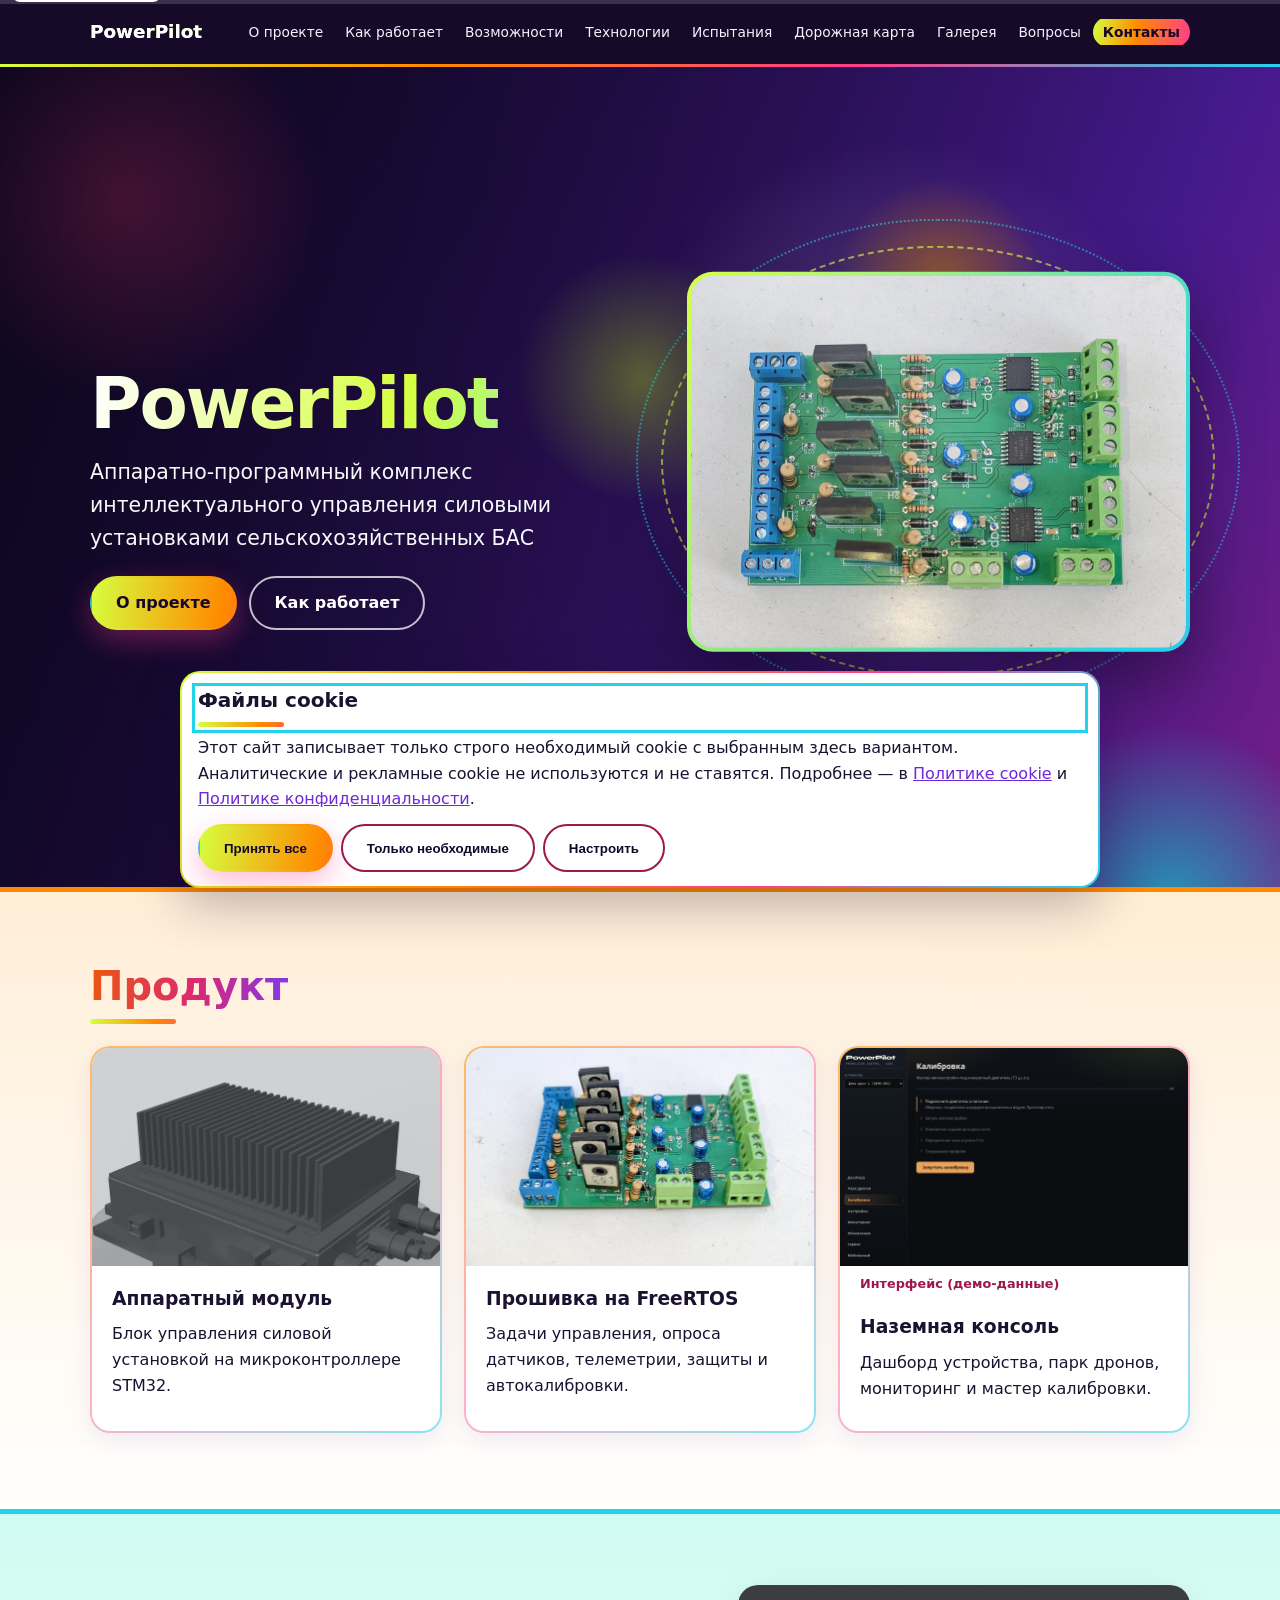
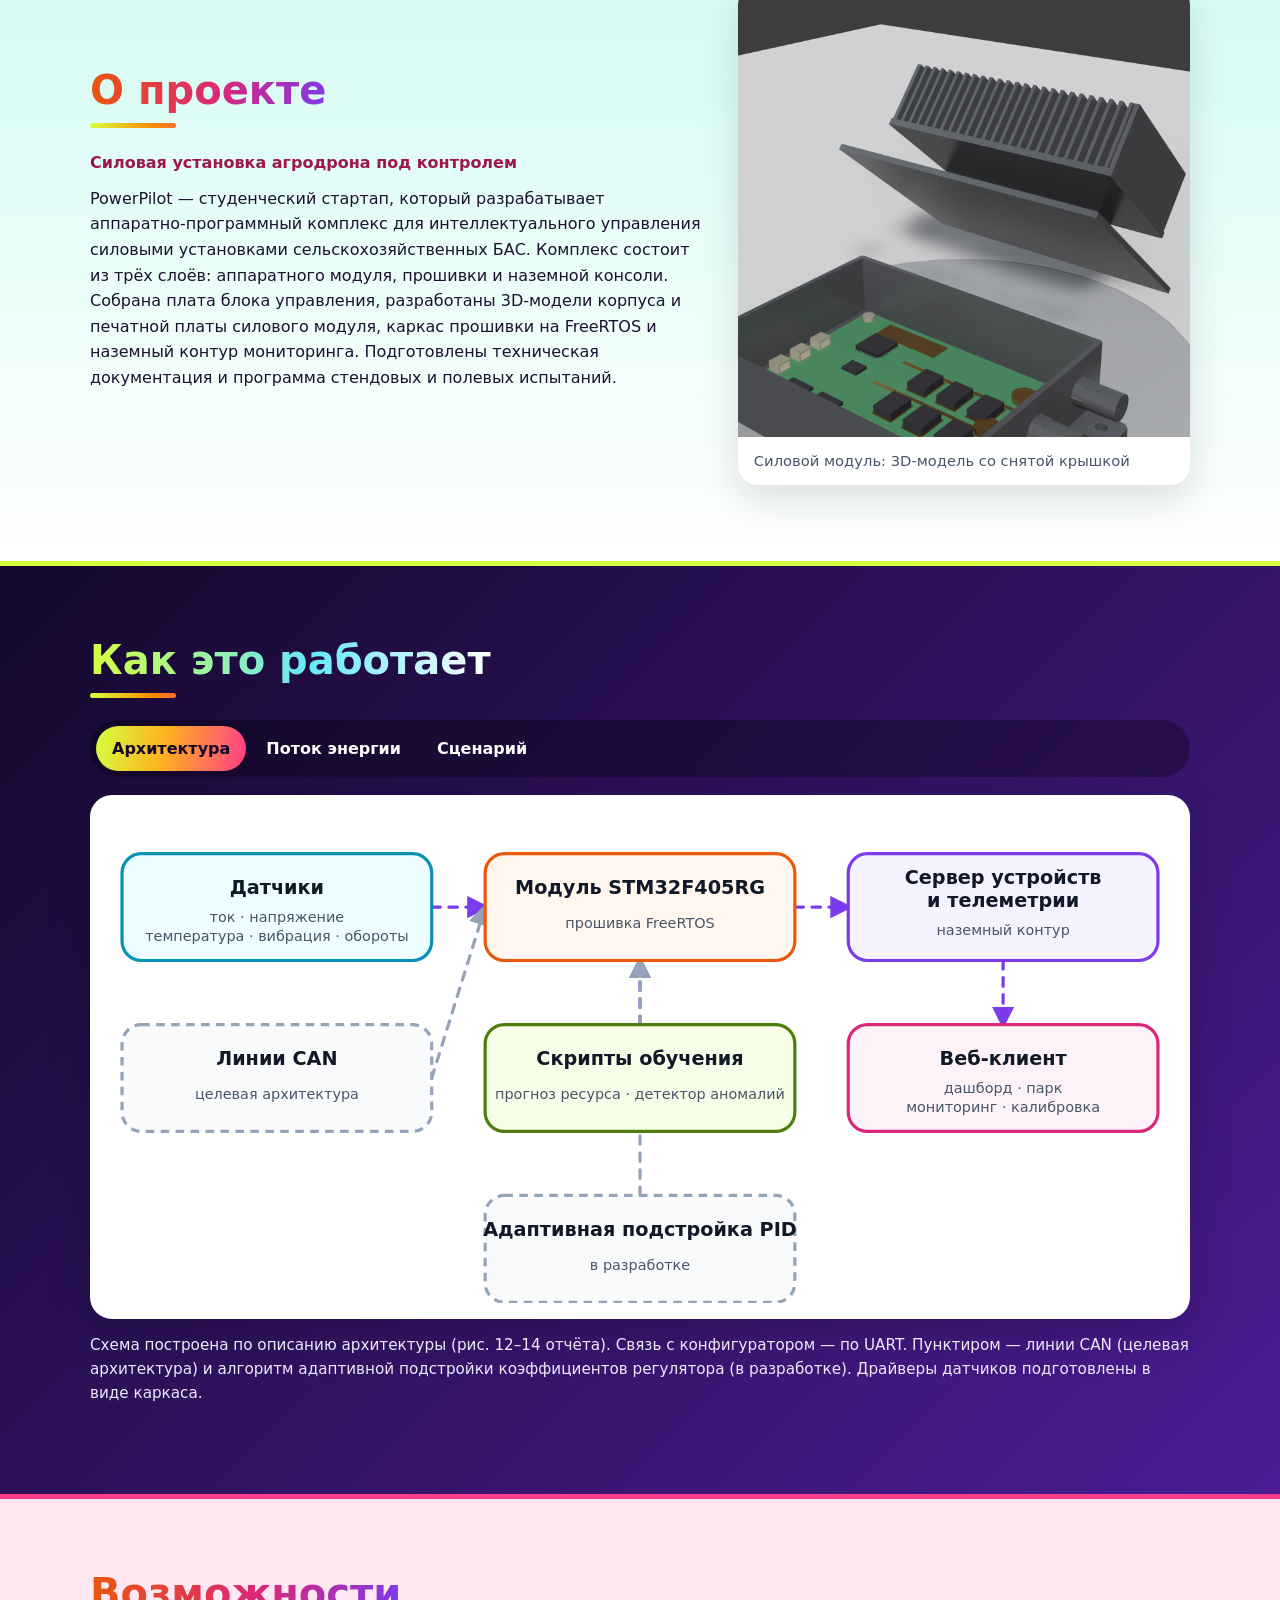
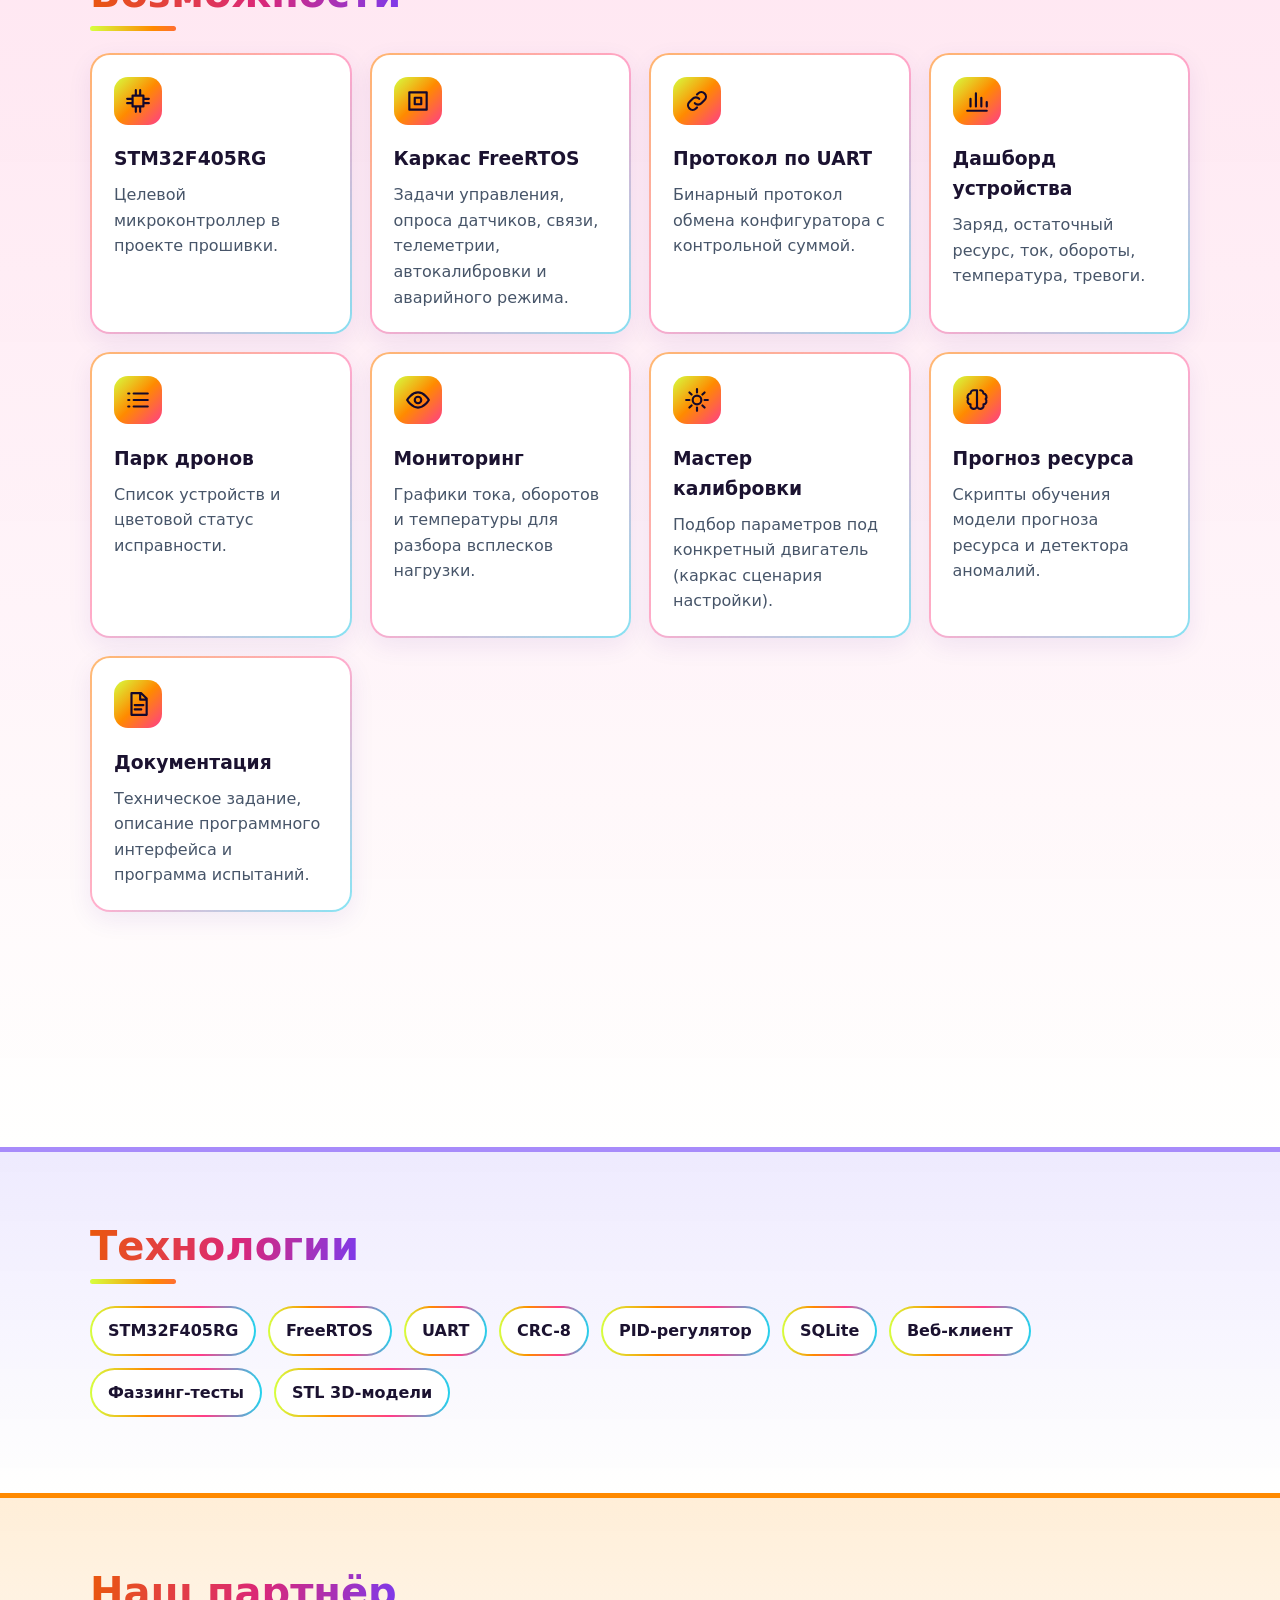
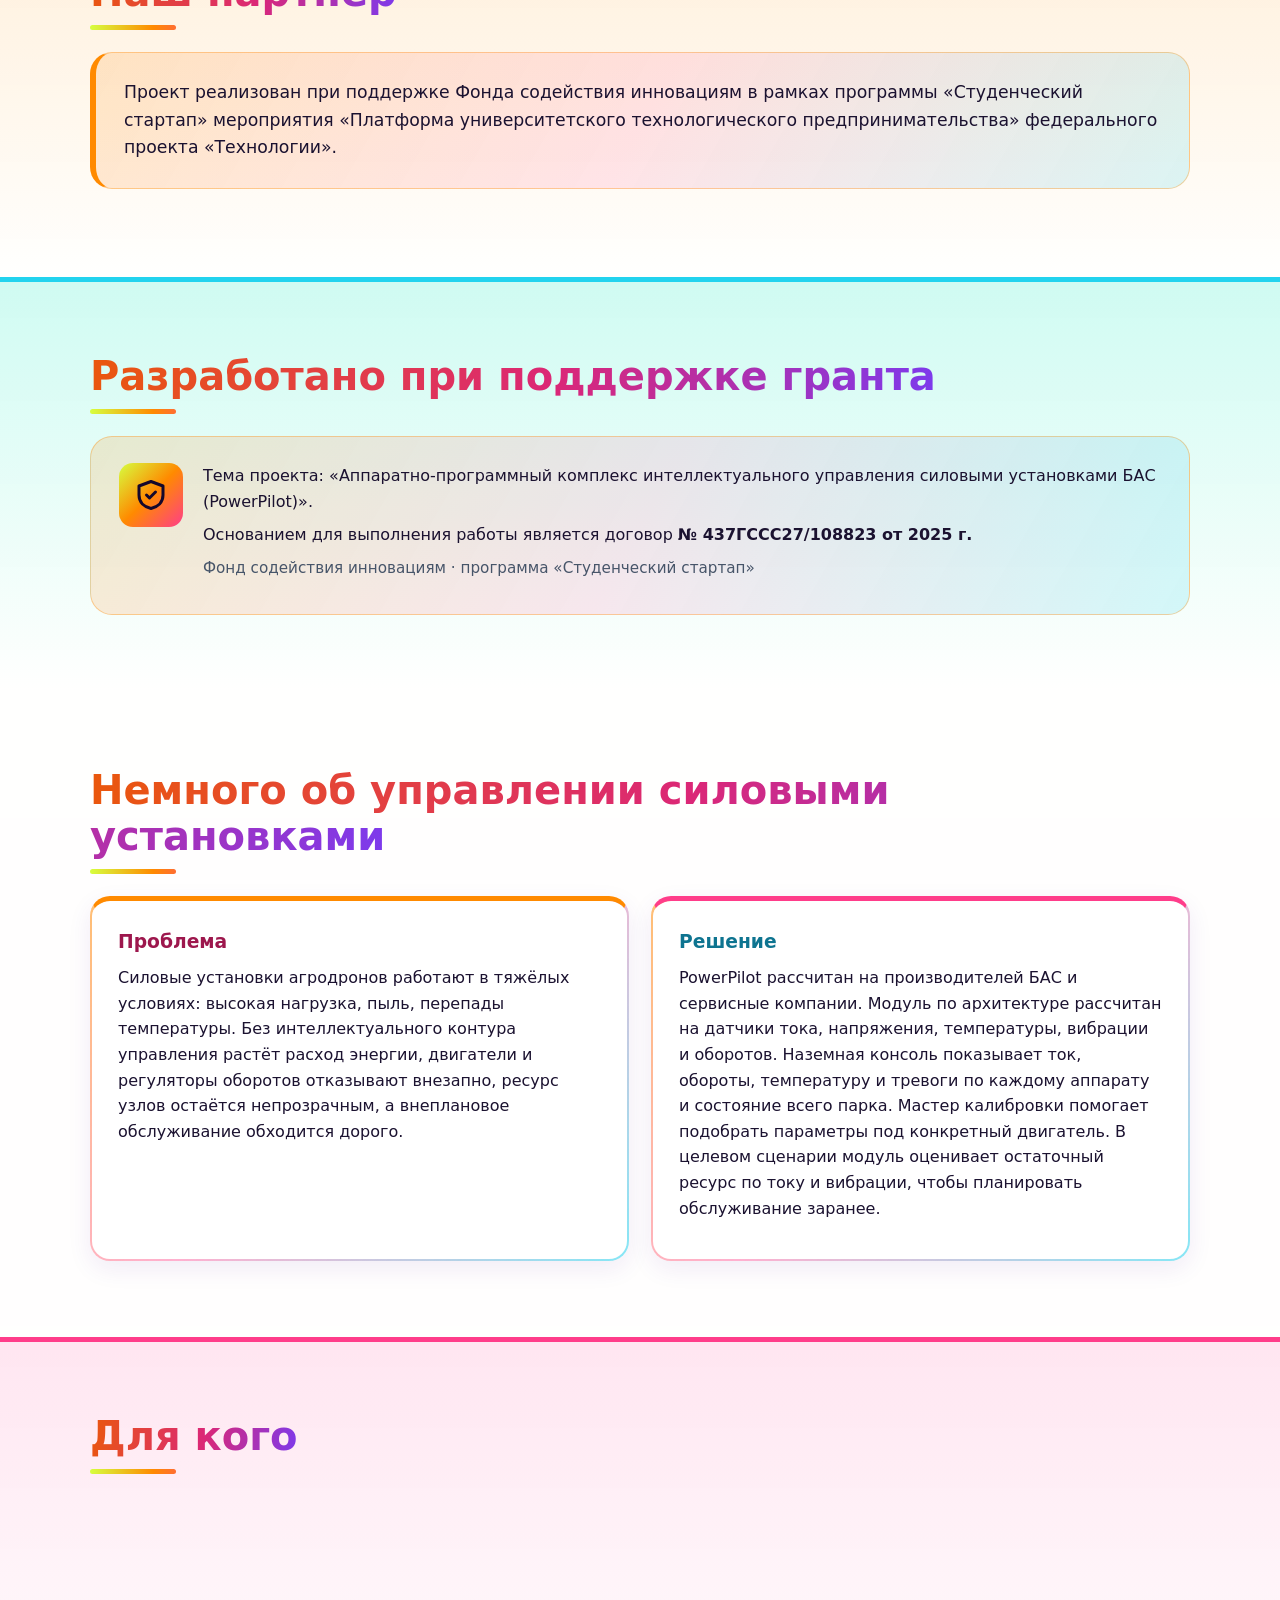
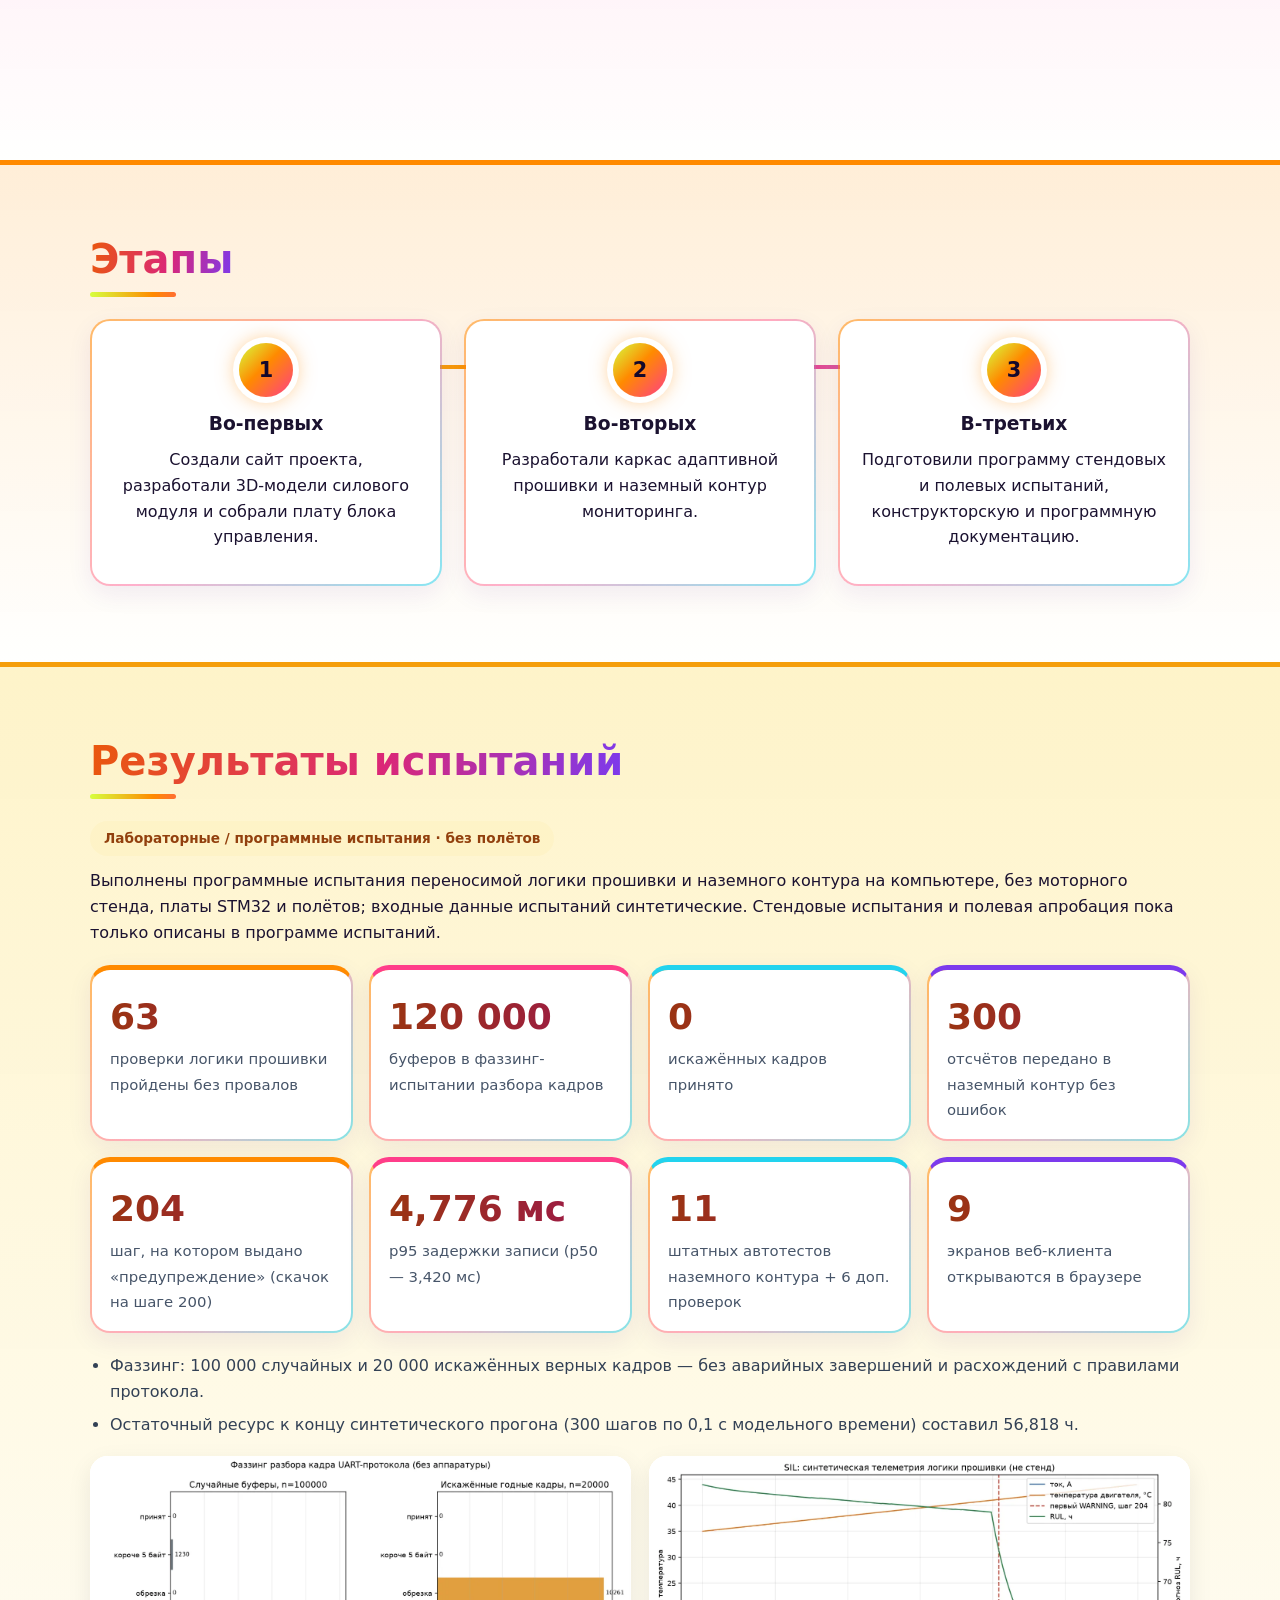
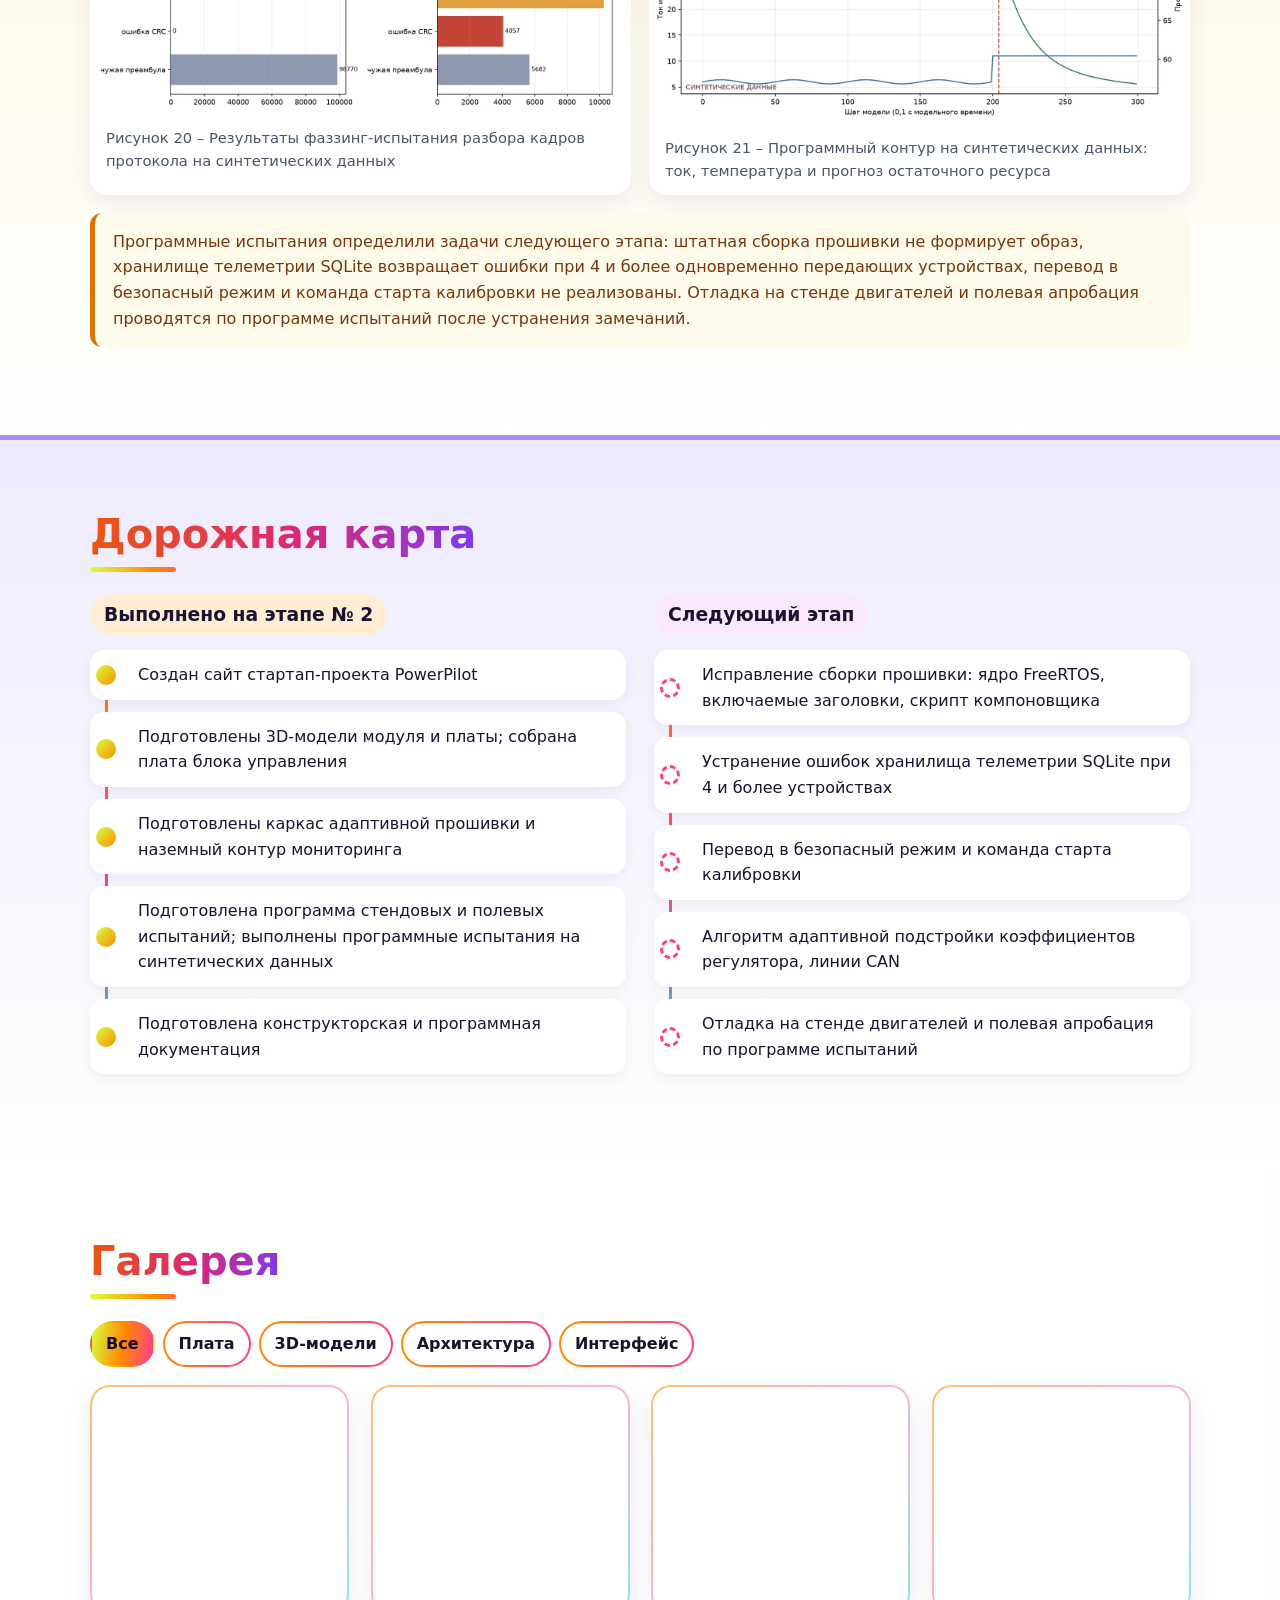
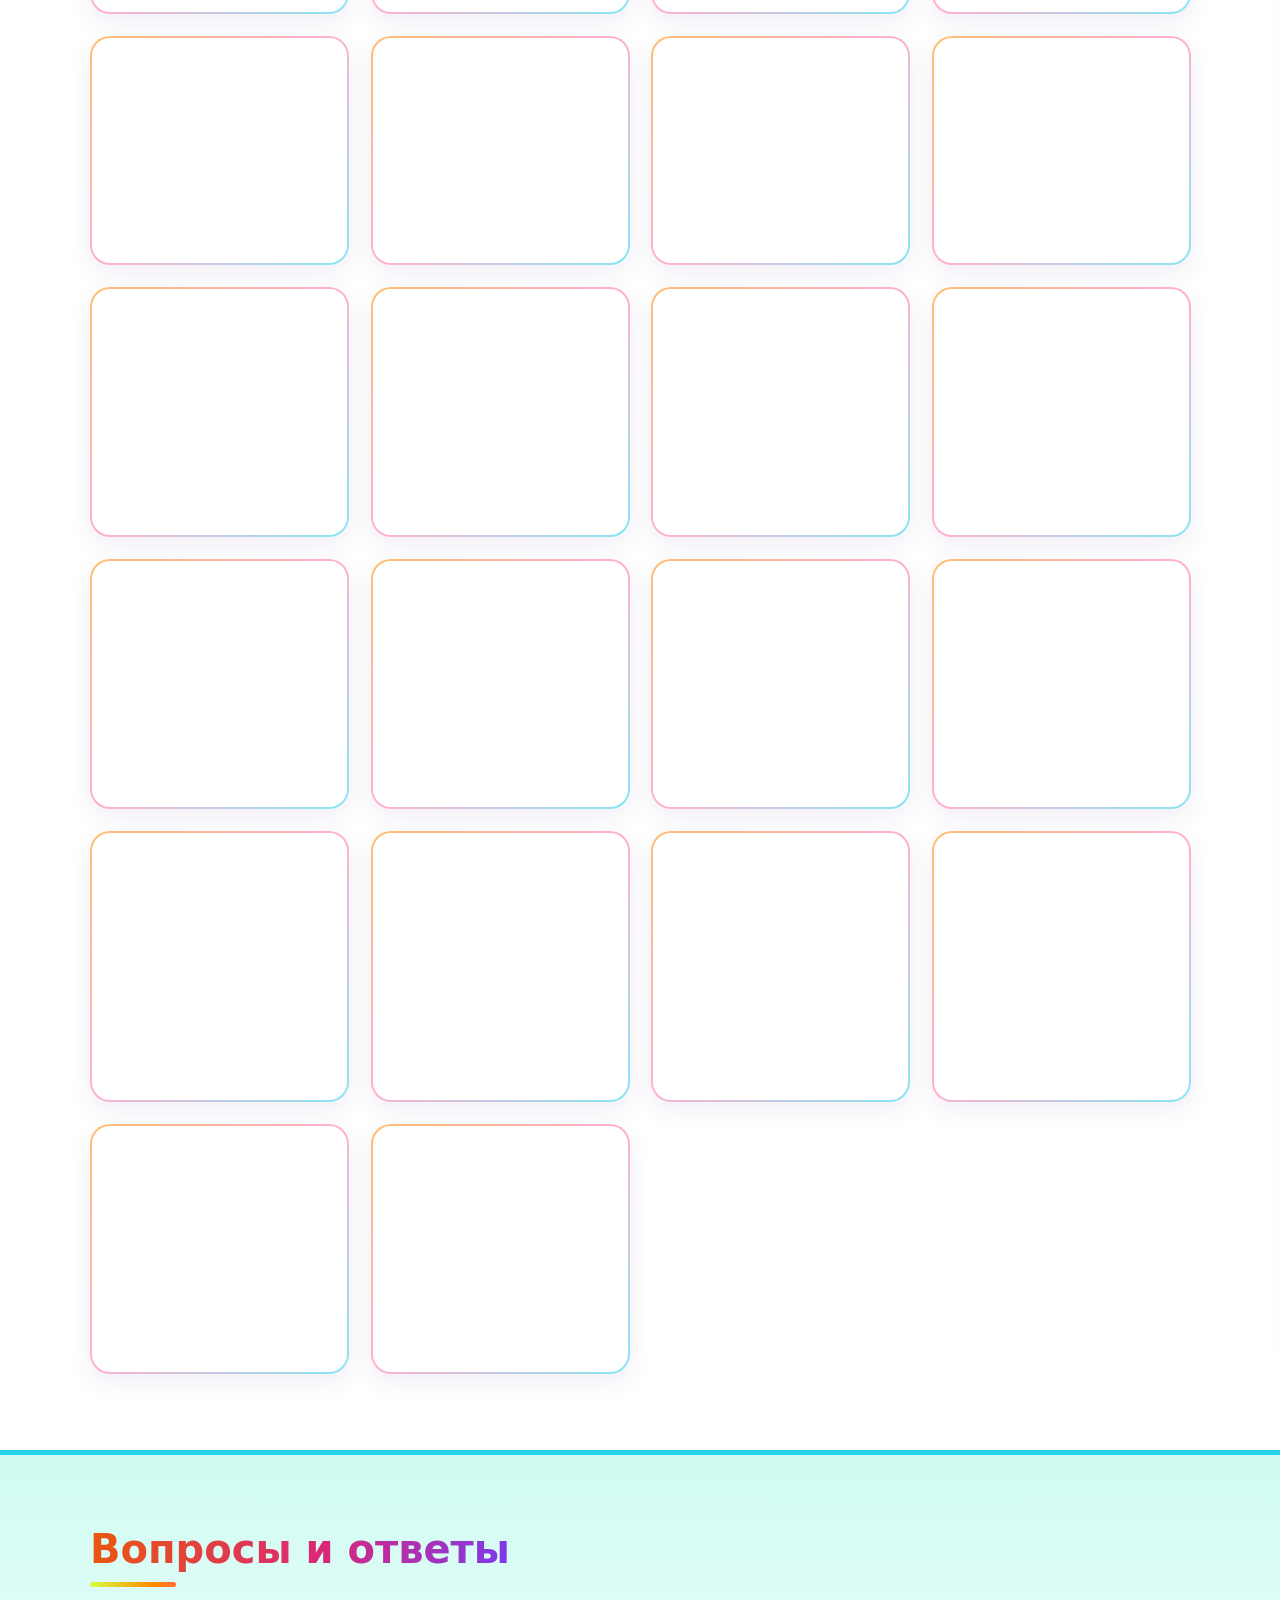
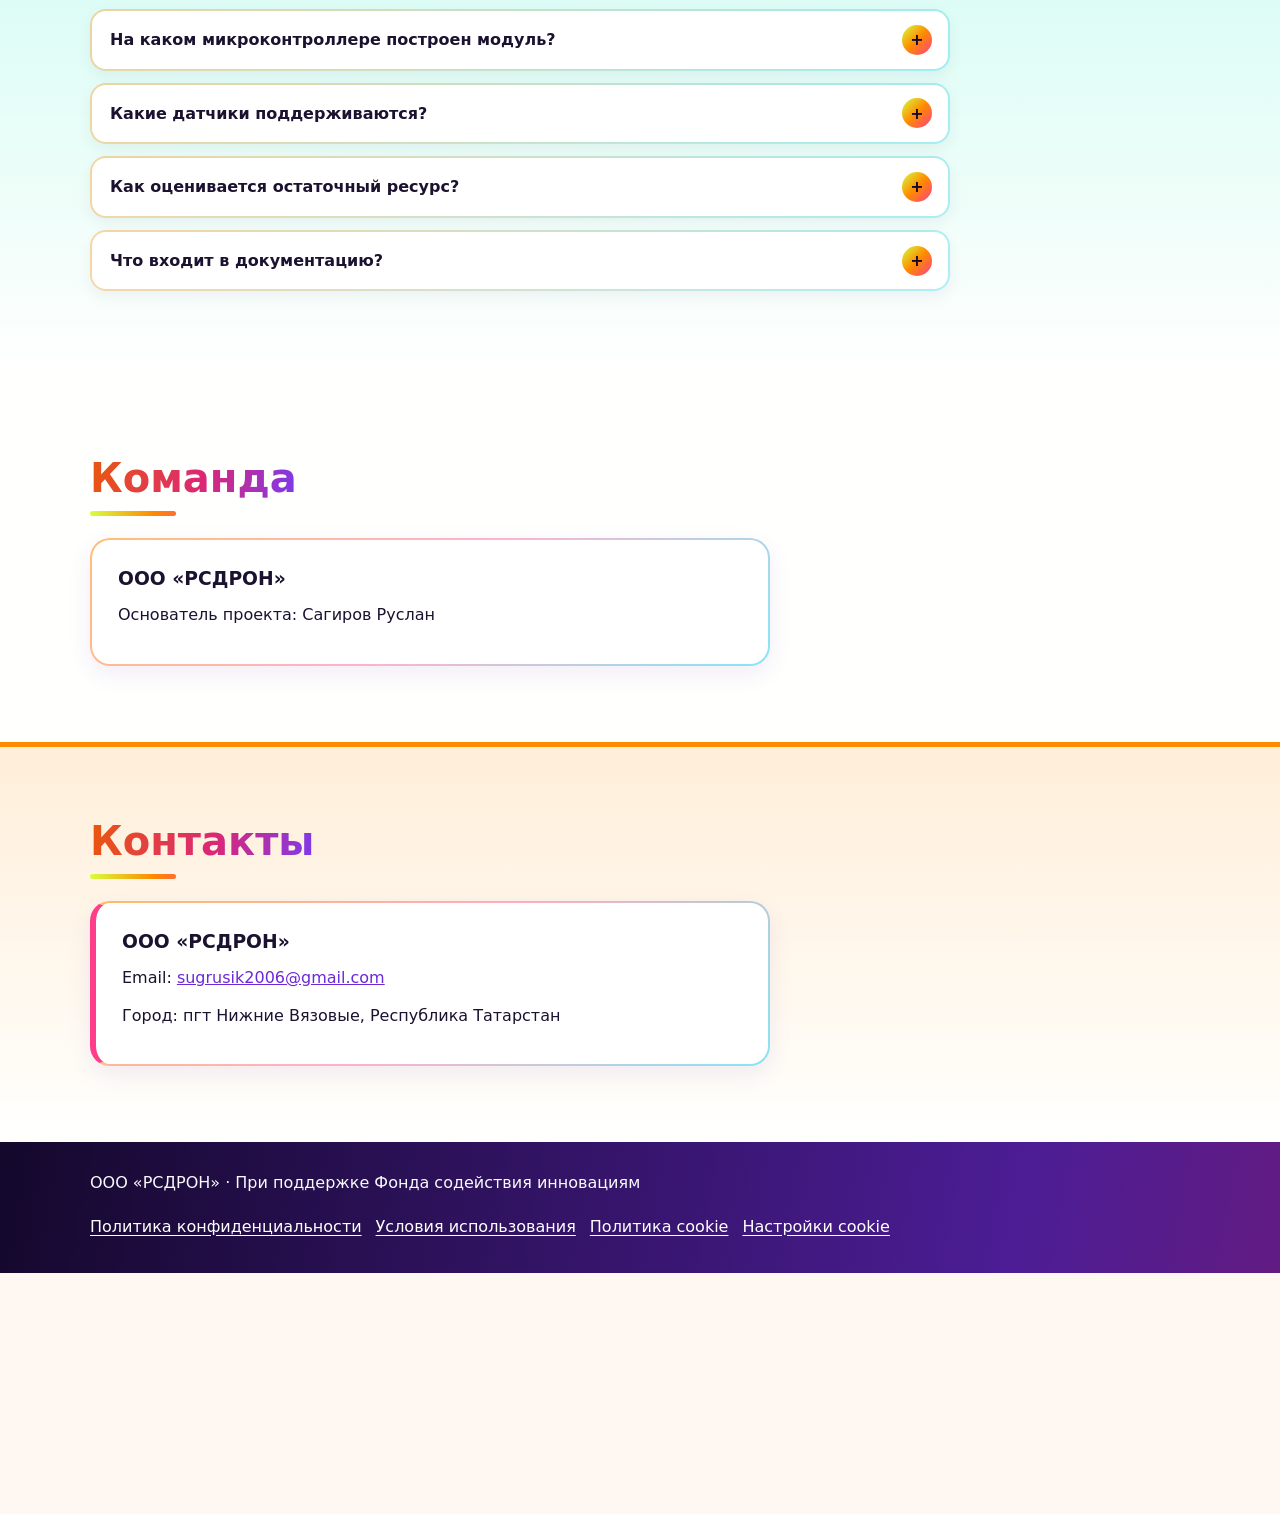
==== commit a857ee4b: "Add Russian privacy, terms, and cookie consent Document only the data this static site actually hand" ====
--- a/index.html
+++ b/index.html
@@ -439,7 +439,17 @@
   </div>
 </section>
 </main>
-<footer><div class="wrap">ООО «РСДРОН» · При поддержке Фонда содействия инновациям</div></footer>
+<footer>
+  <div class="wrap footer-in">
+    <p>ООО «РСДРОН» · При поддержке Фонда содействия инновациям</p>
+    <nav class="legal-nav" aria-label="Правовая информация">
+      <a href="privacy.html">Политика конфиденциальности</a>
+      <a href="terms.html">Условия использования</a>
+      <a href="cookies.html">Политика cookie</a>
+      <button type="button" class="js-cookie-settings">Настройки cookie</button>
+    </nav>
+  </div>
+</footer>
 <div id="lb" hidden>
   <button type="button" class="lb-x" aria-label="Закрыть">×</button>
   <button type="button" class="lb-prev" aria-label="Предыдущее изображение">‹</button>
--- a/style.css
+++ b/style.css
@@ -502,6 +502,47 @@
   background: linear-gradient(100deg, #14082c, #4c1d95, #9d174d, #9a3412);
   background-size: 240% 100%; animation: grad 16s ease infinite;
 }
+.footer-in { display: flex; flex-wrap: wrap; gap: 12px 24px; align-items: center; justify-content: space-between; }
+.footer-in p { margin: 0; }
+.legal-nav { display: flex; flex-wrap: wrap; gap: 8px 14px; align-items: center; }
+.legal-nav a, .legal-nav button {
+  color: #fff; background: none; border: 0; padding: 6px 0; font: inherit; cursor: pointer;
+  text-decoration: underline; text-underline-offset: 3px;
+}
+.legal { padding: 32px 0 64px; }
+.legal-card {
+  background: rgba(255, 255, 255, .96); color: var(--ink); border-radius: 22px;
+  padding: 28px 22px 36px; box-shadow: 0 12px 40px rgba(20, 8, 44, .08);
+}
+.legal-card h1 { font-size: clamp(1.7rem, 3vw, 2.4rem); }
+.legal-card h2 { font-size: 1.28rem; margin: 1.35em 0 .4em; }
+.legal-card h2::after { width: 52px; height: 4px; }
+.legal-card ul { margin: 0 0 12px; padding-left: 1.2em; }
+.legal-date { color: var(--muted); }
+.table-scroll { overflow-x: auto; margin: 12px 0 18px; }
+.legal-card table { width: 100%; border-collapse: collapse; font-size: .95rem; }
+.legal-card th, .legal-card td { border: 1px solid #e9d5ff; padding: 8px 10px; text-align: left; vertical-align: top; }
+.legal-card th { background: #faf5ff; }
+.cookie-banner { position: fixed; left: 0; right: 0; bottom: 0; z-index: 60; padding: 12px; }
+.cookie-card {
+  max-width: 920px; margin: 0 auto; color: var(--ink); border-radius: 20px; padding: 16px 16px 14px;
+  max-height: min(70vh, 540px); overflow: auto;
+  background:
+    linear-gradient(#fff, #fff) padding-box,
+    linear-gradient(120deg, var(--lime), var(--amber), var(--magenta), var(--cyan)) border-box;
+  border: 2px solid transparent;
+  box-shadow: 0 16px 50px rgba(20, 8, 44, .28);
+}
+.cookie-card h2 { margin: 0 0 8px; font-size: 1.25rem; color: var(--ink); }
+.cookie-card p { margin: 0 0 12px; }
+.cookie-actions, .cookie-panel { display: flex; flex-wrap: wrap; gap: 8px; }
+.cookie-panel { margin-top: 12px; }
+.cookie-panel p, .cookie-panel label { flex: 1 1 100%; }
+.cookie-panel label { display: flex; gap: 10px; align-items: flex-start; margin: 0; }
+.cookie-panel input { width: 1.15rem; height: 1.15rem; margin-top: 3px; flex: none; }
+.cookie-banner .btn { margin: 0; }
+.cookie-banner .btn-ghost { background: #fff; color: var(--night); border-color: #9d174d; box-shadow: none; }
+.cookie-banner .btn-ghost:hover { background: #fff1f2; color: var(--night); }
 
 #lb {
   position: fixed; inset: 0; z-index: 100; background: rgba(8, 4, 20, .92);
@@ -547,6 +588,8 @@
   .step { text-align: left; padding-left: 78px; }
   .step .n { position: absolute; left: 0; top: 18px; margin: 0; }
   .lb-prev, .lb-next { top: auto; bottom: 16px; transform: none; }
+  .cookie-actions { flex-direction: column; }
+  .cookie-actions .btn { width: 100%; }
   #lb { padding: 60px 16px 78px; }
 }
 @media (prefers-reduced-motion: reduce) {
